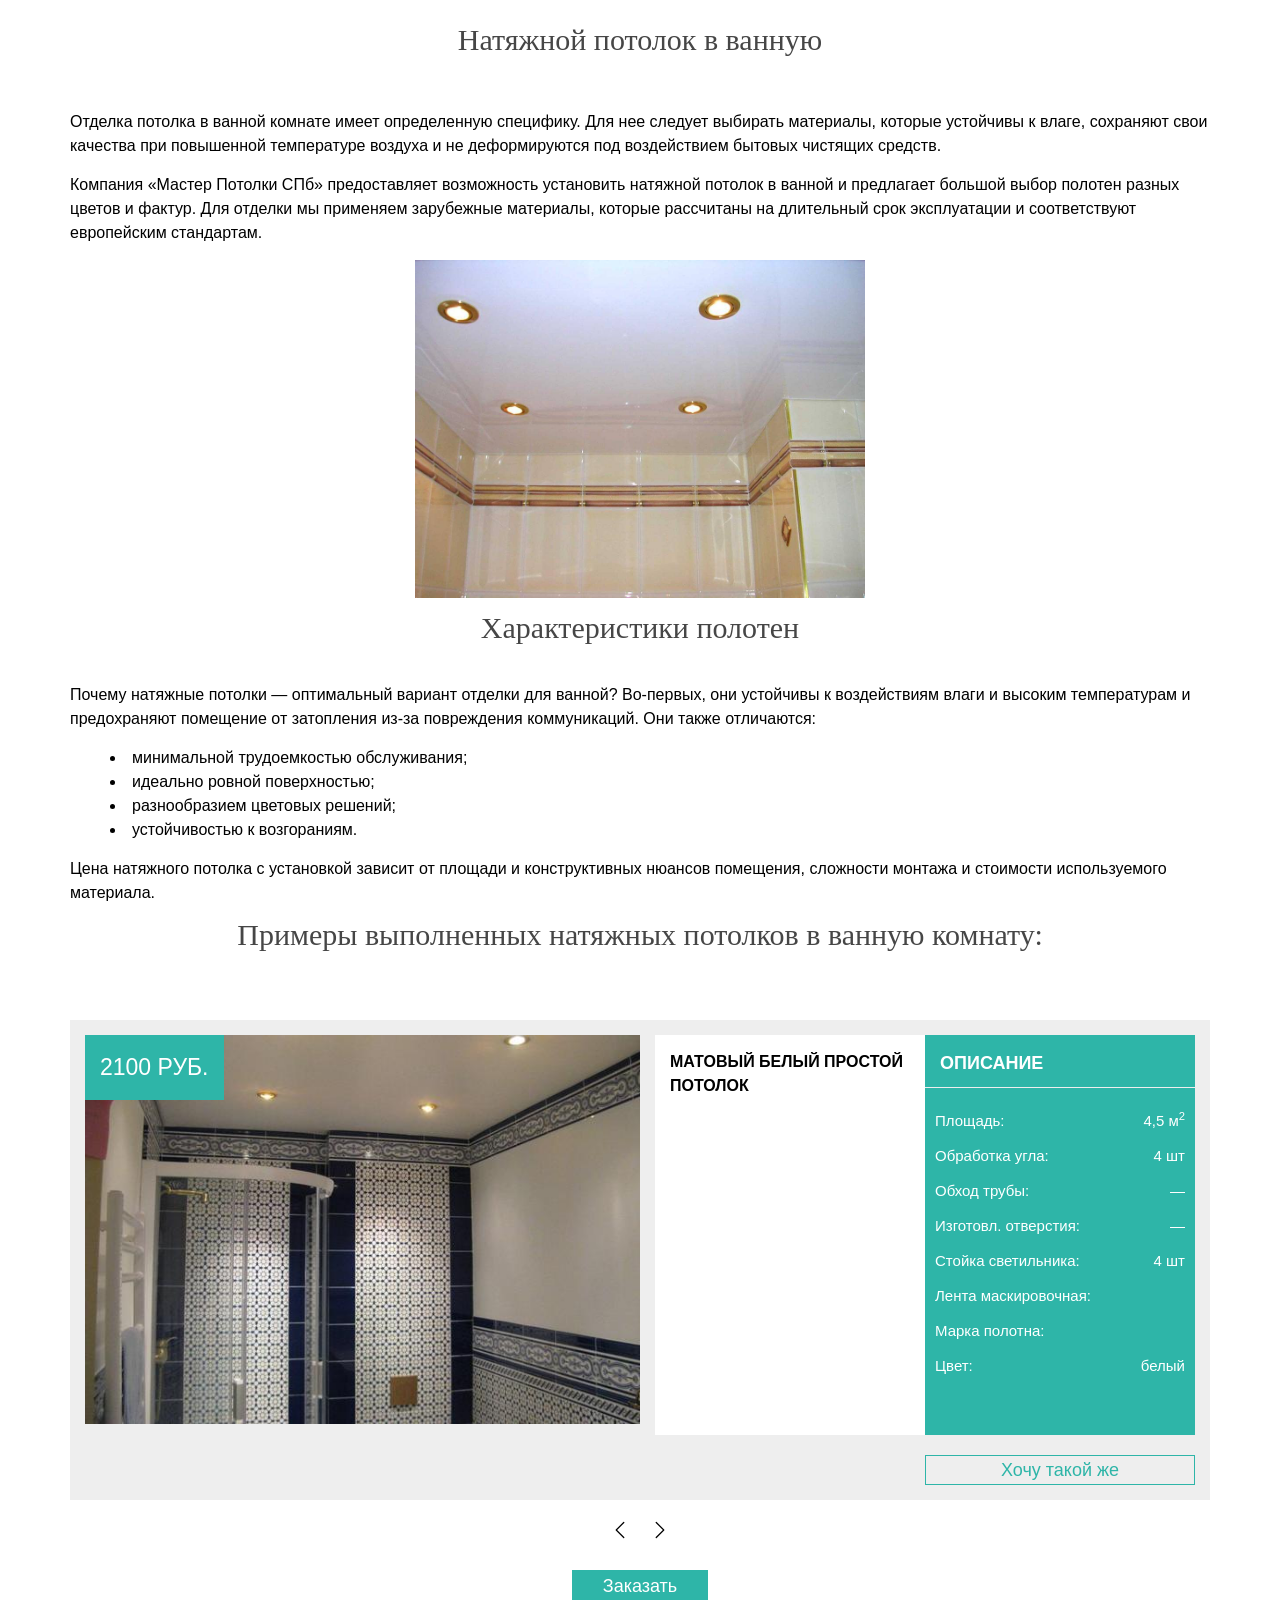
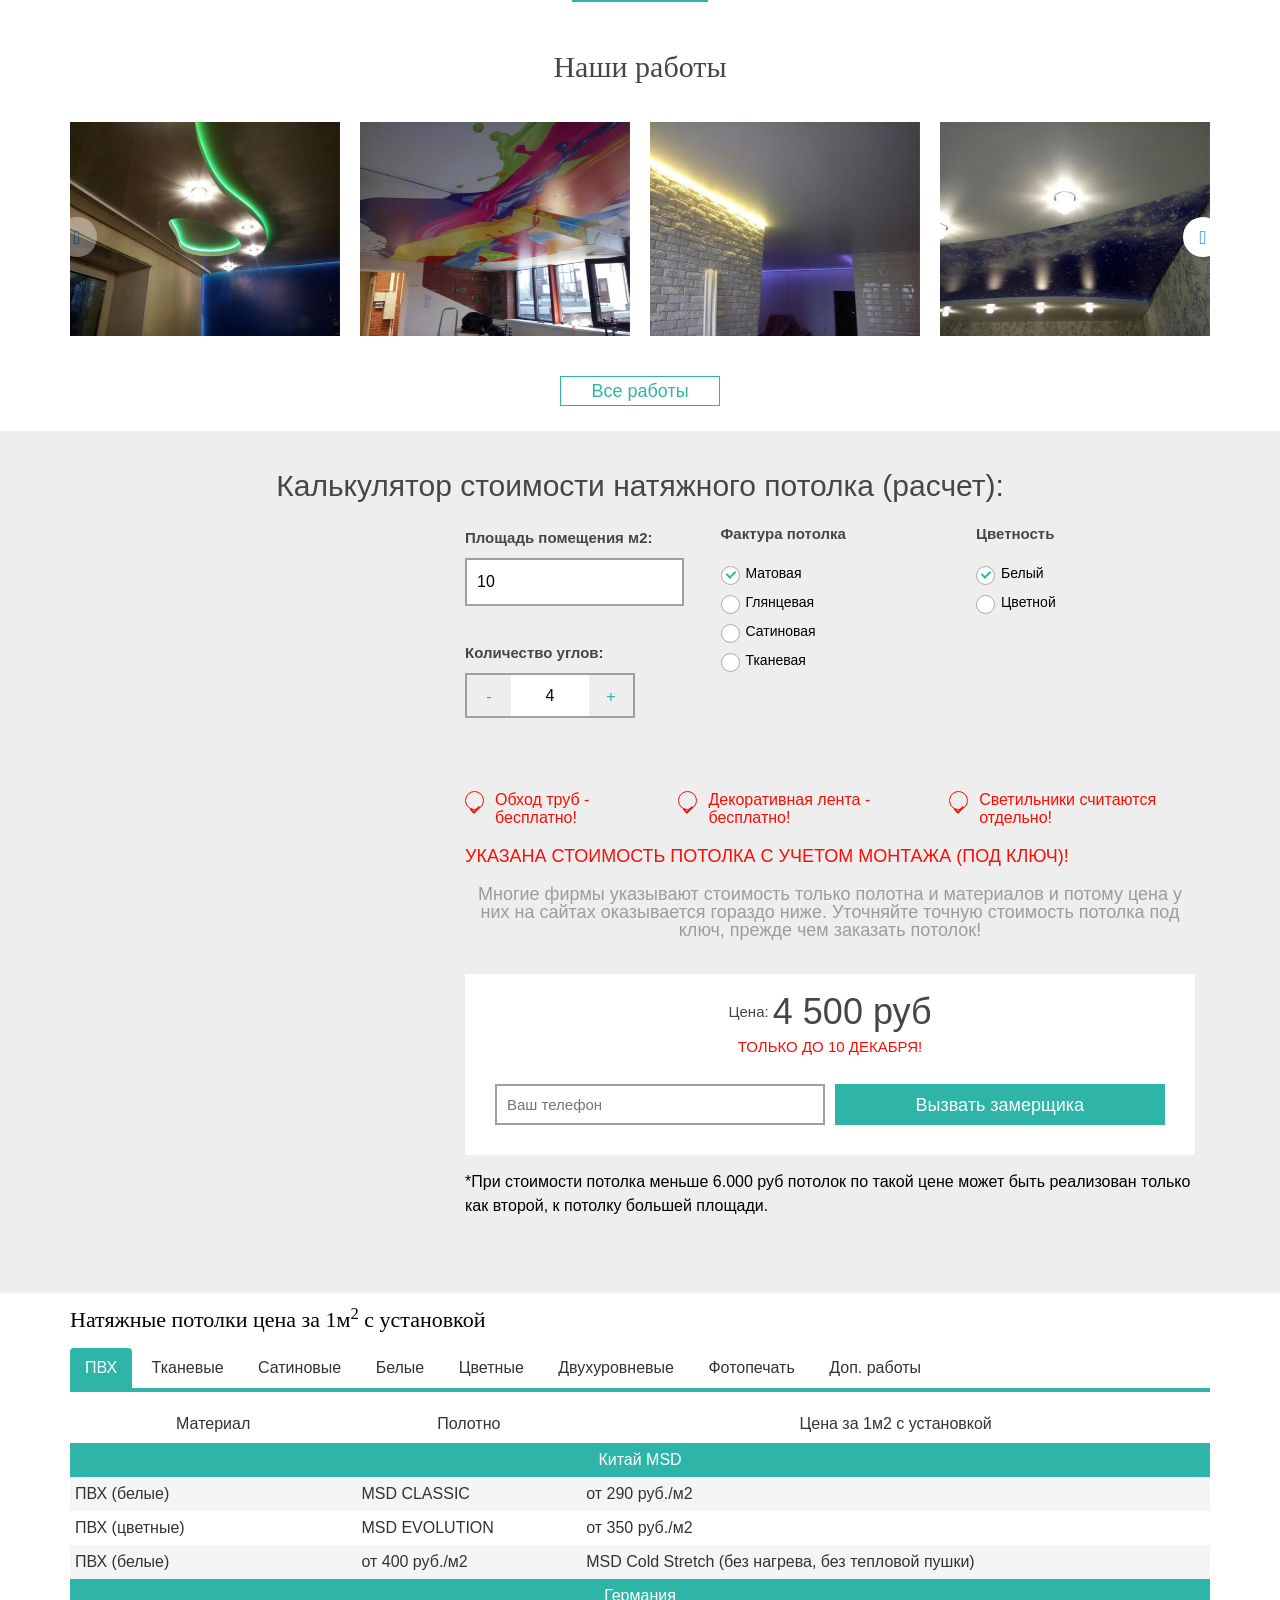
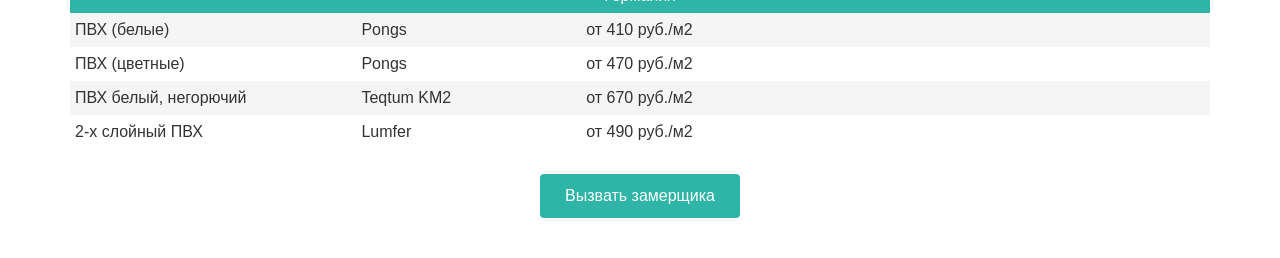
==== index.html @ 941442d9 "Initial commit" ====
<!DOCTYPE html>
<!-- saved from url=(0053)https://natyazhnoy-potolokpro.ru/pomeshheniya/vannaya -->
<html lang="ru" class="no-js">
  <head>
    <meta http-equiv="Content-Type" content="text/html; charset=UTF-8" />

    <meta content="IE=edge" http-equiv="X-UA-Compatible" />
    <meta
      name="viewport"
      content="width=device-width, initial-scale=1, maximum-scale=1, user-scalable=no"
    />
    <title>Натяжной потолок в ванную недорого в СПБ с установкой</title>
    <meta
      name="description"
      content="Цена за 1м2 натяжных потолков в ванную с установкой в СПБ недорого"
    />
    <meta name="keywords" content="" />
    <meta name="author" content="Redream" />
    <meta name="copyright" content="Redream" />

    <link href="https://natyazhnoy-potolokpro.ru/favicon.ico" rel="icon" />

    <link href="./index_files/bootstrap.min.css" rel="stylesheet" />
    <link href="./index_files/swiper.min.css" rel="stylesheet" />
    <link href="./index_files/style.min.css" rel="stylesheet" />
    <link href="./index_files/calc.css" rel="stylesheet" />
    <link href="./index_files/materialdesignicons.min.css" rel="stylesheet" />
    <link href="./index_files/magnific-popup.css" rel="stylesheet" />

    <!-- //// -->
    <link
      rel="stylesheet"
      href="https://cdn.jsdelivr.net/npm/@fancyapps/ui@5.0/dist/fancybox/fancybox.css"
    />
    <link rel="stylesheet" href="https://cdn.jsdelivr.net/npm/swiper@9/swiper-bundle.min.css" />
    <link href="./newEdits/newedits.css" rel="stylesheet" />

    <!--<base href="https://natyazhnoy-potolokpro.ru/">-->
    <base href="." />
    <meta name="yandex-verification" content="c0b6a944aae92f94" />
    <!-- Global site tag (gtag.js) - Google Analytics -->
    <script type="text/javascript" async="" src="./index_files/analytics.js.Без названия"></script>
    <script async="" src="./index_files/fbevents.js.Без названия"></script>
    <script type="text/javascript" async="" src="./index_files/watch.js.Без названия"></script>
    <script async="" src="./index_files/js"></script>
    <script>
      window.dataLayer = window.dataLayer || [];
      function gtag() {
        dataLayer.push(arguments);
      }
      gtag('js', new Date());

      gtag('config', 'UA-150911971-1');
    </script>

    <!-- Yandex.Metrika counter -->
    <script type="text/javascript">
      (function (d, w, c) {
        (w[c] = w[c] || []).push(function () {
          try {
            w.yaCounter45935634 = new Ya.Metrika({
              id: 45935634,
              clickmap: true,
              trackLinks: true,
              accurateTrackBounce: true,
              webvisor: true,
            });
          } catch (e) {}
        });

        var n = d.getElementsByTagName('script')[0],
          s = d.createElement('script'),
          f = function () {
            n.parentNode.insertBefore(s, n);
          };
        s.type = 'text/javascript';
        s.async = true;
        s.src = 'https://mc.yandex.ru/metrika/watch.js';

        if (w.opera == '[object Opera]') {
          d.addEventListener('DOMContentLoaded', f, false);
        } else {
          f();
        }
      })(document, window, 'yandex_metrika_callbacks');
    </script>
    <noscript
      ><div>
        <img
          src="https://mc.yandex.ru/watch/45935634"
          style="position: absolute; left: -9999px"
          alt=""
        /></div
    ></noscript>
    <!-- /Yandex.Metrika counter -->
    <script src="./index_files/MJZ4xuV2MN" async=""></script>
    <link rel="stylesheet" href="./index_files/default.css" type="text/css" />
    <link rel="stylesheet" href="./index_files/widget.css" class="jv-css" />
  </head>

  <body>
    <!-- Catalog category -->
    <section class="catalog_category">
      <div class="container">
        <h1>Натяжной потолок в ванную</h1>
        <div class="row mb-3">
          <div class="col-md-12">
            <p>
              Отделка потолка в ванной комнате имеет определенную специфику. Для нее следует
              выбирать материалы, которые устойчивы к влаге, сохраняют свои качества при повышенной
              температуре воздуха и не деформируются под воздействием бытовых чистящих средств.
            </p>
            <p>
              Компания «Мастер Потолки СПб» предоставляет возможность установить
              <span>натяжной потолок в ванной</span
              ><span>
                и предлагает большой выбор полотен разных цветов и фактур. Для отделки мы применяем
                зарубежные материалы, которые рассчитаны на длительный срок эксплуатации и
                соответствуют европейским стандартам.</span
              >
            </p>
            <p>
              <span
                ><img
                  style="margin: 10px auto; vertical-align: middle; display: block"
                  src="./index_files/v-vannuyu.jpg"
                  alt="Натяжной потолок в ванную недорого в Санкт-Петербурге"
                  width="450"
                  height="338"
              /></span>
            </p>
            <h2>Характеристики полотен</h2>
            <p>
              Почему натяжные потолки — оптимальный вариант отделки для ванной? Во-первых, они
              устойчивы к воздействиям влаги и высоким температурам и предохраняют помещение от
              затопления из-за повреждения коммуникаций. Они также отличаются:
            </p>
            <ul>
              <li>минимальной трудоемкостью обслуживания;</li>
              <li>идеально ровной поверхностью;</li>
              <li>разнообразием цветовых решений;</li>
              <li>устойчивостью к возгораниям.</li>
            </ul>
            <p>
              Цена натяжного потолка с установкой зависит от площади и конструктивных нюансов
              помещения, сложности монтажа и стоимости используемого материала.
            </p>
            <h2>Примеры выполненных натяжных потолков в ванную комнату:</h2>
          </div>
        </div>
        <div class="catalog-slider slider--js swiper">
          <div class="swiper-wrapper">
            <div class="catalog-slider__slide swiper-slide">
              <div class="row item">
                <div class="col-md-6 col-sm-7 col-xs-12 left">
                  <img
                    src="./index_files/4cfce6a7124fe1b1a6b019fbce377c91.63345ba8b0cc2a087f22432ecaa62e51.jpg"
                    alt="Цена за 1м2 натяжных потолков в ванную с установкой в СПБ недорого"
                  />

                  <div class="price">2100 РУБ.</div>
                </div>

                <div class="col-md-3 col-sm-5 col-xs-12 center">
                  <div class="inner">
                    <div class="header">Матовый белый простой потолок</div>

                    <div class="content">
                      <!--<div class="title">-->
                      <!--	Схема комнаты:-->
                      <!--</div>-->

                      <!--<img src="" alt="Цена за 1м2 натяжных потолков в ванную с установкой в СПБ недорого">-->

                      <!---->

                      <p></p>
                    </div>
                  </div>
                </div>

                <div class="col-md-3 col-sm-12 col-xs-12 right">
                  <div class="inner">
                    <div class="header">Описание</div>

                    <div class="content">
                      <table class="parameters">
                        <tbody>
                          <tr>
                            <td class="param">Площадь:</td>

                            <td class="val">4,5 м<sup>2</sup></td>
                          </tr>

                          <tr>
                            <td class="param">Обработка угла:</td>

                            <td class="val">4 шт</td>
                          </tr>

                          <tr>
                            <td class="param">Обход трубы:</td>

                            <td class="val">—</td>
                          </tr>

                          <tr>
                            <td class="param">Изготовл. отверстия:</td>

                            <td class="val">—</td>
                          </tr>

                          <tr>
                            <td class="param">Стойка светильника:</td>

                            <td class="val">4 шт</td>
                          </tr>

                          <tr>
                            <td class="param">Лента маскировочная:</td>

                            <td class="val"></td>
                          </tr>

                          <tr>
                            <td class="param">Марка полотна:</td>

                            <td class="val"></td>
                          </tr>

                          <tr>
                            <td class="param">Цвет:</td>

                            <td class="val">белый</td>
                          </tr>
                        </tbody>
                      </table>
                    </div>
                  </div>
                  <a href="#" class="btn">Хочу такой же</a>
                </div>
              </div>
            </div>
            <div class="catalog-slider__slide swiper-slide">
              <div class="row item">
                <div class="col-md-6 col-sm-7 col-xs-12 left">
                  <img
                    src="./index_files/4cfce6a7124fe1b1a6b019fbce377c91.63345ba8b0cc2a087f22432ecaa62e51.jpg"
                    alt="Цена за 1м2 натяжных потолков в ванную с установкой в СПБ недорого"
                  />

                  <div class="price">2100 РУБ.</div>
                </div>

                <div class="col-md-3 col-sm-5 col-xs-12 center">
                  <div class="inner">
                    <div class="header">Матовый белый простой потолок</div>

                    <div class="content">
                      <!--<div class="title">-->
                      <!--	Схема комнаты:-->
                      <!--</div>-->

                      <!--<img src="" alt="Цена за 1м2 натяжных потолков в ванную с установкой в СПБ недорого">-->

                      <!---->

                      <p></p>
                    </div>
                  </div>
                </div>

                <div class="col-md-3 col-sm-12 col-xs-12 right">
                  <div class="inner">
                    <div class="header">Описание</div>

                    <div class="content">
                      <table class="parameters">
                        <tbody>
                          <tr>
                            <td class="param">Площадь:</td>

                            <td class="val">4,5 м<sup>2</sup></td>
                          </tr>

                          <tr>
                            <td class="param">Обработка угла:</td>

                            <td class="val">4 шт</td>
                          </tr>

                          <tr>
                            <td class="param">Обход трубы:</td>

                            <td class="val">—</td>
                          </tr>

                          <tr>
                            <td class="param">Изготовл. отверстия:</td>

                            <td class="val">—</td>
                          </tr>

                          <tr>
                            <td class="param">Стойка светильника:</td>

                            <td class="val">4 шт</td>
                          </tr>

                          <tr>
                            <td class="param">Лента маскировочная:</td>

                            <td class="val"></td>
                          </tr>

                          <tr>
                            <td class="param">Марка полотна:</td>

                            <td class="val"></td>
                          </tr>

                          <tr>
                            <td class="param">Цвет:</td>

                            <td class="val">белый</td>
                          </tr>
                        </tbody>
                      </table>
                    </div>
                  </div>
                  <a href="#" class="btn">Хочу такой же</a>
                </div>
              </div>
            </div>
            <div class="catalog-slider__slide swiper-slide">
              <div class="row item">
                <div class="col-md-6 col-sm-7 col-xs-12 left">
                  <img
                    src="./index_files/4cfce6a7124fe1b1a6b019fbce377c91.63345ba8b0cc2a087f22432ecaa62e51.jpg"
                    alt="Цена за 1м2 натяжных потолков в ванную с установкой в СПБ недорого"
                  />

                  <div class="price">2100 РУБ.</div>
                </div>

                <div class="col-md-3 col-sm-5 col-xs-12 center">
                  <div class="inner">
                    <div class="header">Матовый белый простой потолок</div>

                    <div class="content">
                      <!--<div class="title">-->
                      <!--	Схема комнаты:-->
                      <!--</div>-->

                      <!--<img src="" alt="Цена за 1м2 натяжных потолков в ванную с установкой в СПБ недорого">-->

                      <!---->

                      <p></p>
                    </div>
                  </div>
                </div>

                <div class="col-md-3 col-sm-12 col-xs-12 right">
                  <div class="inner">
                    <div class="header">Описание</div>

                    <div class="content">
                      <table class="parameters">
                        <tbody>
                          <tr>
                            <td class="param">Площадь:</td>

                            <td class="val">4,5 м<sup>2</sup></td>
                          </tr>

                          <tr>
                            <td class="param">Обработка угла:</td>

                            <td class="val">4 шт</td>
                          </tr>

                          <tr>
                            <td class="param">Обход трубы:</td>

                            <td class="val">—</td>
                          </tr>

                          <tr>
                            <td class="param">Изготовл. отверстия:</td>

                            <td class="val">—</td>
                          </tr>

                          <tr>
                            <td class="param">Стойка светильника:</td>

                            <td class="val">4 шт</td>
                          </tr>

                          <tr>
                            <td class="param">Лента маскировочная:</td>

                            <td class="val"></td>
                          </tr>

                          <tr>
                            <td class="param">Марка полотна:</td>

                            <td class="val"></td>
                          </tr>

                          <tr>
                            <td class="param">Цвет:</td>

                            <td class="val">белый</td>
                          </tr>
                        </tbody>
                      </table>
                    </div>
                  </div>
                  <a href="#" class="btn">Хочу такой же</a>
                </div>
              </div>
            </div>
            <div class="catalog-slider__slide swiper-slide">
              <div class="row item">
                <div class="col-md-6 col-sm-7 col-xs-12 left">
                  <img
                    src="./index_files/4cfce6a7124fe1b1a6b019fbce377c91.63345ba8b0cc2a087f22432ecaa62e51.jpg"
                    alt="Цена за 1м2 натяжных потолков в ванную с установкой в СПБ недорого"
                  />

                  <div class="price">2100 РУБ.</div>
                </div>

                <div class="col-md-3 col-sm-5 col-xs-12 center">
                  <div class="inner">
                    <div class="header">Матовый белый простой потолок</div>

                    <div class="content">
                      <!--<div class="title">-->
                      <!--	Схема комнаты:-->
                      <!--</div>-->

                      <!--<img src="" alt="Цена за 1м2 натяжных потолков в ванную с установкой в СПБ недорого">-->

                      <!---->

                      <p></p>
                    </div>
                  </div>
                </div>

                <div class="col-md-3 col-sm-12 col-xs-12 right">
                  <div class="inner">
                    <div class="header">Описание</div>

                    <div class="content">
                      <table class="parameters">
                        <tbody>
                          <tr>
                            <td class="param">Площадь:</td>

                            <td class="val">4,5 м<sup>2</sup></td>
                          </tr>

                          <tr>
                            <td class="param">Обработка угла:</td>

                            <td class="val">4 шт</td>
                          </tr>

                          <tr>
                            <td class="param">Обход трубы:</td>

                            <td class="val">—</td>
                          </tr>

                          <tr>
                            <td class="param">Изготовл. отверстия:</td>

                            <td class="val">—</td>
                          </tr>

                          <tr>
                            <td class="param">Стойка светильника:</td>

                            <td class="val">4 шт</td>
                          </tr>

                          <tr>
                            <td class="param">Лента маскировочная:</td>

                            <td class="val"></td>
                          </tr>

                          <tr>
                            <td class="param">Марка полотна:</td>

                            <td class="val"></td>
                          </tr>

                          <tr>
                            <td class="param">Цвет:</td>

                            <td class="val">белый</td>
                          </tr>
                        </tbody>
                      </table>
                    </div>
                  </div>
                  <a href="#" class="btn">Хочу такой же</a>
                </div>
              </div>
            </div>
            <div class="catalog-slider__slide swiper-slide">
              <div class="row item">
                <div class="col-md-6 col-sm-7 col-xs-12 left">
                  <img
                    src="./index_files/4cfce6a7124fe1b1a6b019fbce377c91.63345ba8b0cc2a087f22432ecaa62e51.jpg"
                    alt="Цена за 1м2 натяжных потолков в ванную с установкой в СПБ недорого"
                  />

                  <div class="price">2100 РУБ.</div>
                </div>

                <div class="col-md-3 col-sm-5 col-xs-12 center">
                  <div class="inner">
                    <div class="header">Матовый белый простой потолок</div>

                    <div class="content">
                      <!--<div class="title">-->
                      <!--	Схема комнаты:-->
                      <!--</div>-->

                      <!--<img src="" alt="Цена за 1м2 натяжных потолков в ванную с установкой в СПБ недорого">-->

                      <!---->

                      <p></p>
                    </div>
                  </div>
                </div>

                <div class="col-md-3 col-sm-12 col-xs-12 right">
                  <div class="inner">
                    <div class="header">Описание</div>

                    <div class="content">
                      <table class="parameters">
                        <tbody>
                          <tr>
                            <td class="param">Площадь:</td>

                            <td class="val">4,5 м<sup>2</sup></td>
                          </tr>

                          <tr>
                            <td class="param">Обработка угла:</td>

                            <td class="val">4 шт</td>
                          </tr>

                          <tr>
                            <td class="param">Обход трубы:</td>

                            <td class="val">—</td>
                          </tr>

                          <tr>
                            <td class="param">Изготовл. отверстия:</td>

                            <td class="val">—</td>
                          </tr>

                          <tr>
                            <td class="param">Стойка светильника:</td>

                            <td class="val">4 шт</td>
                          </tr>

                          <tr>
                            <td class="param">Лента маскировочная:</td>

                            <td class="val"></td>
                          </tr>

                          <tr>
                            <td class="param">Марка полотна:</td>

                            <td class="val"></td>
                          </tr>

                          <tr>
                            <td class="param">Цвет:</td>

                            <td class="val">белый</td>
                          </tr>
                        </tbody>
                      </table>
                    </div>
                  </div>
                  <a href="#" class="btn">Хочу такой же</a>
                </div>
              </div>
            </div>
          </div>
          <div class="arrow-wrap">
            <div class="swiper-button-prev">
              <svg
                xmlns="http://www.w3.org/2000/svg"
                width="16"
                height="16"
                fill="currentColor"
                class="bi bi-chevron-left"
                viewBox="0 0 16 16"
              >
                <path
                  fill-rule="evenodd"
                  d="M11.354 1.646a.5.5 0 0 1 0 .708L5.707 8l5.647 5.646a.5.5 0 0 1-.708.708l-6-6a.5.5 0 0 1 0-.708l6-6a.5.5 0 0 1 .708 0z"
                />
              </svg>
            </div>
            <div class="swiper-button-next">
              <svg
                xmlns="http://www.w3.org/2000/svg"
                width="16"
                height="16"
                fill="currentColor"
                class="bi bi-chevron-right"
                viewBox="0 0 16 16"
              >
                <path
                  fill-rule="evenodd"
                  d="M4.646 1.646a.5.5 0 0 1 .708 0l6 6a.5.5 0 0 1 0 .708l-6 6a.5.5 0 0 1-.708-.708L10.293 8 4.646 2.354a.5.5 0 0 1 0-.708z"
                />
              </svg>
            </div>
          </div>
        </div>

        <div class="clearfix"></div>
        <div class="text-center">
          <a
            href="https://natyazhnoy-potolokpro.ru/#"
            data-target="#callMaster"
            data-toggle="modal"
            class="btn-inverse"
            >Заказать</a
          >
        </div>
      </div>
    </section>

    <section class="our_works_block">
      <div class="container">
        <div class="row">
          <div class="col-md-12">
            <h2>Наши работы</h2>

            <div class="main_gallery-items">
              <div id="our_works_block_slider" class="swiper gallery--js">
                <div class="swiper-wrapper">
                  <div class="swiper-slide">
                    <div class="main_gallery-item">
                      <div class="main_gallery-image">
                        <a
                          href="#"
                          data-src="./index_files/ce4563c3bd846f60669fdedd5b8ff0fe.0141cc71f81391c58540a6870e0c7f7e.jpeg"
                          data-fancybox="gallery"
                        >
                          <div class="overlay"></div>
                          <img
                            src="./index_files/ce4563c3bd846f60669fdedd5b8ff0fe.0141cc71f81391c58540a6870e0c7f7e.jpeg"
                            alt="Цена за 1м2 натяжных потолков в ванную с установкой в СПБ недорого"
                          />
                        </a>
                      </div>
                    </div>
                  </div>
                  <div class="swiper-slide">
                    <div class="main_gallery-item">
                      <div class="main_gallery-image">
                        <a
                          href="#"
                          data-src="./index_files/e0914fab1d094b6f2c1822d8d6fe92b2.0141cc71f81391c58540a6870e0c7f7e.jpeg"
                          data-fancybox="gallery"
                        >
                          <div class="overlay"></div>
                          <img
                            src="./index_files/e0914fab1d094b6f2c1822d8d6fe92b2.0141cc71f81391c58540a6870e0c7f7e.jpeg"
                            alt="Цена за 1м2 натяжных потолков в ванную с установкой в СПБ недорого"
                          />
                        </a>
                      </div>
                    </div>
                  </div>
                  <div class="swiper-slide">
                    <div class="main_gallery-item">
                      <div class="main_gallery-image">
                        <a
                          href="#"
                          data-src="./index_files/f602509c322f281b75539b0d3c6f5475.0141cc71f81391c58540a6870e0c7f7e.jpeg"
                          data-fancybox="gallery"
                        >
                          <div class="overlay"></div>
                          <img
                            src="./index_files/f602509c322f281b75539b0d3c6f5475.0141cc71f81391c58540a6870e0c7f7e.jpeg"
                            alt="Цена за 1м2 натяжных потолков в ванную с установкой в СПБ недорого"
                          />
                        </a>
                      </div>
                    </div>
                  </div>
                  <div class="swiper-slide swiper-slide-prev">
                    <div class="main_gallery-item">
                      <div class="main_gallery-image">
                        <a
                          href="#"
                          data-src="./index_files/3acfc786411c1feda73f85318f6a943b.0141cc71f81391c58540a6870e0c7f7e.jpeg"
                          data-fancybox="gallery"
                        >
                          <div class="overlay"></div>
                          <img
                            src="./index_files/3acfc786411c1feda73f85318f6a943b.0141cc71f81391c58540a6870e0c7f7e.jpeg"
                            alt="Цена за 1м2 натяжных потолков в ванную с установкой в СПБ недорого"
                          />
                        </a>
                      </div>
                    </div>
                  </div>
                  <div class="swiper-slide swiper-slide-active">
                    <div class="main_gallery-item">
                      <div class="main_gallery-image">
                        <a
                          href="#"
                          data-src="./index_files/de4a76f1b9fd52dbff403a83273be3df.0141cc71f81391c58540a6870e0c7f7e.jpeg"
                          data-fancybox="gallery"
                        >
                          <div class="overlay"></div>
                          <img
                            src="./index_files/de4a76f1b9fd52dbff403a83273be3df.0141cc71f81391c58540a6870e0c7f7e.jpeg"
                            alt="Цена за 1м2 натяжных потолков в ванную с установкой в СПБ недорого"
                          />
                        </a>
                      </div>
                    </div>
                  </div>
                  <div class="swiper-slide swiper-slide-next">
                    <div class="main_gallery-item">
                      <div class="main_gallery-image">
                        <a
                          href="#"
                          data-src="./index_files/7300c5b30916264d608248e9179e4140.0141cc71f81391c58540a6870e0c7f7e.jpeg"
                          data-fancybox="gallery"
                        >
                          <div class="overlay"></div>
                          <img
                            src="./index_files/7300c5b30916264d608248e9179e4140.0141cc71f81391c58540a6870e0c7f7e.jpeg"
                            alt="Цена за 1м2 натяжных потолков в ванную с установкой в СПБ недорого"
                          />
                        </a>
                      </div>
                    </div>
                  </div>
                  <div class="swiper-slide">
                    <div class="main_gallery-item">
                      <div class="main_gallery-image">
                        <a
                          href="#"
                          data-src="./index_files/3d0ccbb0332c4ecaf6edca7713f2d55d.6446edebc97d2d11dcd580a999b6dd2b.png"
                          data-fancybox="gallery"
                        >
                          <div class="overlay"></div>
                          <img
                            src="./index_files/3d0ccbb0332c4ecaf6edca7713f2d55d.6446edebc97d2d11dcd580a999b6dd2b.png"
                            alt="Цена за 1м2 натяжных потолков в ванную с установкой в СПБ недорого"
                          />
                        </a>
                      </div>
                    </div>
                  </div>
                  <div class="swiper-slide">
                    <div class="main_gallery-item">
                      <div class="main_gallery-image">
                        <a
                          href="#"
                          data-src="./index_files/262f10b68cfb868863eb3b930edc800a.0141cc71f81391c58540a6870e0c7f7e.jpeg"
                          data-fancybox="gallery"
                        >
                          <div class="overlay"></div>
                          <img
                            src="./index_files/262f10b68cfb868863eb3b930edc800a.0141cc71f81391c58540a6870e0c7f7e.jpeg"
                            alt="Цена за 1м2 натяжных потолков в ванную с установкой в СПБ недорого"
                          />
                        </a>
                      </div>
                    </div>
                  </div>
                  <div class="swiper-slide">
                    <div class="main_gallery-item">
                      <div class="main_gallery-image">
                        <a
                          href="#"
                          data-src="./index_files/3fe5df27f3e5cda6295c83e48b53dfe2.0f221ab419657ae5fa1dc0394efa7f09.jpg"
                          data-fancybox="gallery"
                        >
                          <div class="overlay"></div>
                          <img
                            src="./index_files/3fe5df27f3e5cda6295c83e48b53dfe2.0f221ab419657ae5fa1dc0394efa7f09.jpg"
                            alt="Цена за 1м2 натяжных потолков в ванную с установкой в СПБ недорого"
                          />
                        </a>
                      </div>
                    </div>
                  </div>
                  <div class="swiper-slide">
                    <div class="main_gallery-item">
                      <div class="main_gallery-image">
                        <a
                          href="#"
                          data-src="./index_files/dcecba4c6e6f00f40b487aca0460cefe.0141cc71f81391c58540a6870e0c7f7e.jpeg"
                          data-fancybox="gallery"
                        >
                          <div class="overlay"></div>
                          <img
                            src="./index_files/dcecba4c6e6f00f40b487aca0460cefe.0141cc71f81391c58540a6870e0c7f7e.jpeg"
                            alt="Цена за 1м2 натяжных потолков в ванную с установкой в СПБ недорого"
                          />
                        </a>
                      </div>
                    </div>
                  </div>
                </div>
                <div class="swiper-button-next"><i class="mdi mdi-arrow-right"></i></div>
                <div class="swiper-button-prev"><i class="mdi mdi-arrow-left"></i></div>
              </div>
            </div>

            <div class="more">
              <a href="https://natyazhnoy-potolokpro.ru/nashi-rabotyi" class="btn">Все работы</a>
            </div>
          </div>
        </div>
      </div>
    </section>
    <!-- # Our works carousel block -->

    <!--calculator-->
    <section class="calc" id="calculator">
      <div class="container">
        <div class="row">
          <div class="col-lg-12 col-sm-12 col-xs-12">
            <h5 class="section-title">Калькулятор стоимости натяжного потолка (расчет):</h5>

            <div class="col-lg-4 col-sm-6 col-xs-12">
              <div
                id="js-calc-image"
                class="calc__image"
                data="textureMatteWhite"
                style="background-image: url(/img/calc/textureMatteWhite.jpg)"
              ></div>
              <p class="calc__description">Пример потолка</p>
            </div>

            <div class="col-lg-8 col-sm-6 col-xs-12">
              <div class="calc__wrapper">
                <form id="js-calc-form" class="calc__form">
                  <div class="calc__row">
                    <div class="calc__input-wrap">
                      <label for="in1" class="calc__label">Площадь помещения м2:</label>
                      <input id="in1" value="10" class="calc__input" />
                    </div>

                    <div class="calc__amount js-corners" data-cost="80">
                      <label class="calc__label" for="in2">Количество углов:</label>
                      <input id="in2" value="4" class="calc__input" />
                      <a
                        href="https://natyazhnoy-potolokpro.ru/#"
                        onclick="calcMinus(this);return false"
                        class="calc__input-minus"
                        data="in2"
                        >-</a
                      >
                      <a
                        href="https://natyazhnoy-potolokpro.ru/#"
                        onclick="calcPlus(this);return false"
                        class="calc__input-plus"
                        data="in2"
                        >+</a
                      >
                    </div>
                  </div>
                  <div class="calc__row">
                    <label class="calc__label">Фактура потолка</label>
                    <div class="calc__radio">
                      <div class="calc__radio-wrapper">
                        <input
                          id="radMat1"
                          checked="checked"
                          type="radio"
                          name="texture"
                          value="textureMatte"
                        />
                        <label for="radMat1" class="calc__radio-label">Матовая</label>
                      </div>
                      <div class="calc__radio-wrapper">
                        <input id="radMat2" type="radio" name="texture" value="textureGloss" />
                        <label for="radMat2" class="calc__radio-label">Глянцевая</label>
                      </div>
                      <div class="calc__radio-wrapper">
                        <input id="radMat3" type="radio" name="texture" value="textureSatin" />
                        <label for="radMat3" class="calc__radio-label">Сатиновая</label>
                      </div>
                      <div class="calc__radio-wrapper">
                        <input id="radMat4" type="radio" name="texture" value="textureCloth" />
                        <label for="radMat4" class="calc__radio-label">Тканевая</label>
                      </div>
                    </div>
                  </div>

                  <div class="calc__row">
                    <label class="calc__label">Цветность</label>
                    <div class="calc__radio">
                      <div class="calc__radio-wrapper">
                        <input
                          id="radColor1"
                          checked="checked"
                          type="radio"
                          name="color"
                          value="White"
                        />
                        <label for="radColor1" class="calc__radio-label">Белый</label>
                      </div>

                      <div class="calc__radio-wrapper">
                        <input id="radColor2" type="radio" name="color" value="Color" />
                        <label for="radColor2" class="calc__radio-label">Цветной</label>
                      </div>
                    </div>
                  </div>
                </form>
              </div>
            </div>

            <div class="col-lg-8 col-lg-offset-4 col-sm-12 col-xs-12">
              <div class="calc__info">
                <ul>
                  <li>Обход труб - бесплатно!</li>
                  <li>Декоративная лента - бесплатно!</li>
                  <li>Светильники считаются отдельно!</li>
                </ul>

                <div class="calc__info-alarm">
                  УКАЗАНА СТОИМОСТЬ ПОТОЛКА С УЧЕТОМ МОНТАЖА (ПОД КЛЮЧ)!
                </div>

                <div class="calc__info-notice">
                  Многие фирмы указывают стоимость только полотна и материалов и потому цена у них
                  на сайтах оказывается гораздо ниже. Уточняйте точную стоимость потолка под ключ,
                  прежде чем заказать потолок!
                </div>
              </div>
              <div class="calc__res">
                <span class="calc__res-title">Цена:</span>
                <div class="calc__price">
                  <span id="js-calc-price">4&nbsp;500</span>
                  <span class="rub">руб</span>
                </div>
                <div class="calc__res-alarm">только до <span class="js-calc-date"></span>!</div>

                <div class="calc__res-form">
                  <form
                    action="https://natyazhnoy-potolokpro.ru/pomeshheniya/vannaya"
                    method="post"
                    class="calс_form ajax_form af_example"
                  >
                    <input type="hidden" name="area" value="10" />
                    <input type="hidden" name="corner" value="4" />
                    <input type="hidden" name="texture" value="Матовая" />
                    <input type="hidden" name="color" value="Белый" />
                    <input type="hidden" name="calc_price" value="4500" />

                    <span class="error_calc_form_phone"></span>
                    <input
                      type="text"
                      name="calc_form_phone"
                      id="af_phone"
                      placeholder="Ваш телефон"
                      class="phone"
                    />

                    <button type="submit" class="btn submit">Вызвать замерщика</button>

                    <input
                      type="hidden"
                      name="af_action"
                      value="001d5e4003ba6a51f0e6deab0a883cdb"
                    />
                  </form>
                </div>
              </div>
              <p>
                *При стоимости потолка меньше 6.000 руб потолок по такой цене может быть реализован
                только как второй, к потолку большей площади.
              </p>
              <p></p>
            </div>
          </div>
        </div>
      </div>
    </section>

    <div class="section-brand-name">
      <div class="container">
        <h3>Натяжные потолки цена за 1м<sup>2</sup> с установкой</h3>

        <div class="pricetable r-tabs tabs">
          <div class="toggle-show">
            <span class="show">Расскрыть</span>
            <span class="hide">Скрыть</span>
          </div>
          <ul class="r-tabs-nav tabs__caption">
            <li class="r-tabs-tab tabs__btn active">
              <div class="r-tabs-anchor">ПВХ</div>
            </li>
            <li class="r-tabs-tab r-tabs-state-default tabs__btn">
              <div class="r-tabs-anchor">Тканевые</div>
            </li>
            <li class="r-tabs-tab r-tabs-state-default tabs__btn">
              <div class="r-tabs-anchor">Сатиновые</div>
            </li>
            <li class="r-tabs-tab r-tabs-state-default tabs__btn">
              <div class="r-tabs-anchor">Белые</div>
            </li>
            <li class="r-tabs-tab r-tabs-state-default tabs__btn">
              <div class="r-tabs-anchor">Цветные</div>
            </li>
            <li class="r-tabs-state-default r-tabs-tab tabs__btn">
              <div class="r-tabs-anchor">Двухуровневые</div>
            </li>
            <li class="r-tabs-tab r-tabs-state-default tabs__btn">
              <div class="r-tabs-anchor">Фотопечать</div>
            </li>
            <li class="r-tabs-tab r-tabs-state-default tabs__btn">
              <div class="r-tabs-anchor">Доп. работы</div>
            </li>
          </ul>

          <div id="tab-1" class="r-tabs-panel tabs__content active" style="display: block">
            <div class="newpricetable">
              <div class="priceblock_left">
                <div class="tablewrap">
                  <table>
                    <thead>
                      <tr class="tableizer-firstrow">
                        <th>Материал</th>
                        <th>Полотно</th>
                        <th>Цена за 1м2 с установкой</th>
                      </tr>
                    </thead>
                    <tbody>
                      <tr class="subname">
                        <td colspan="4">Китай MSD</td>
                      </tr>
                      <tr class="grey_tr">
                        <td>ПВХ (белые)</td>
                        <td>MSD CLASSIC</td>
                        <td>от 290 руб./м2</td>
                      </tr>
                      <tr>
                        <td>ПВХ (цветные)</td>
                        <td>MSD EVOLUTION</td>
                        <td>от 350 руб./м2</td>
                      </tr>
                      <tr class="grey_tr">
                        <td>ПВХ (белые)</td>
                        <td>от 400 руб./м2</td>
                        <td>MSD Cold Stretch (без нагрева, без тепловой пушки)</td>
                      </tr>
                      <tr class="subname">
                        <td colspan="4">Германия</td>
                      </tr>
                      <tr class="grey_tr">
                        <td>ПВХ (белые)</td>
                        <td>Pongs</td>
                        <td>от 410 руб./м2</td>
                      </tr>
                      <tr>
                        <td>ПВХ (цветные)</td>
                        <td>Pongs</td>
                        <td>от 470 руб./м2</td>
                      </tr>
                      <tr class="grey_tr">
                        <td>ПВХ белый, негорючий</td>
                        <td>Teqtum KM2</td>
                        <td>от 670 руб./м2</td>
                      </tr>
                      <tr>
                        <td>2-х слойный ПВХ</td>
                        <td>Lumfer</td>
                        <td>от 490 руб./м2</td>
                      </tr>
                    </tbody>
                  </table>
                </div>

                <div class="pricer_link">
                  <a href="#" class="online focus" rel="form-modal">Вызвать замерщика</a>
                </div>
              </div>
            </div>
          </div>

          <div
            id="tab-2"
            class="r-tabs-panel r-tabs-state-default tabs__content"
            style="display: none"
          >
            <div class="newpricetable">
              <div class="priceblock_left">
                <div class="tablewrap">
                  <table class="tableizer-table">
                    <thead>
                      <tr class="tableizer-firstrow">
                        <th>Материал</th>
                        <th>Полотно</th>
                        <th>Цена за 1м2 с установкой</th>
                      </tr>
                    </thead>
                    <tbody>
                      <tr class="subname">
                        <td colspan="4">Германия</td>
                      </tr>
                      <tr class="grey_tr">
                        <td>Ткань</td>
                        <td>Descor</td>
                        <td>от 670 руб./м2</td>
                      </tr>
                      <tr class="subname">
                        <td colspan="4">Франция</td>
                      </tr>
                      <tr class="grey_tr">
                        <td>Ткань</td>
                        <td>Clipso</td>
                        <td>от 2590 руб./м2</td>
                      </tr>
                    </tbody>
                  </table>
                </div>
              </div>
            </div>
          </div>

          <div
            id="tab-3"
            class="r-tabs-panel r-tabs-state-default tabs__content"
            style="display: none"
          >
            <div class="newpricetable">
              <div class="priceblock_left">
                <div class="tablewrap">
                  <table class="tableizer-table">
                    <thead>
                      <tr class="tableizer-firstrow">
                        <th>Материал</th>
                        <th>Полотно</th>
                        <th>Цена за 1м2 с установкой</th>
                      </tr>
                    </thead>
                    <tbody>
                      <tr class="subname">
                        <td colspan="4">Китай</td>
                      </tr>
                      <tr class="grey_tr">
                        <td>ПВХ (белые)</td>
                        <td>MSD PREMIUM</td>
                        <td>от 290 руб./м2</td>
                      </tr>
                      <tr>
                        <td>ПВХ (цветные)</td>
                        <td>MSD EVOLUTION</td>
                        <td>от 350 руб./м2</td>
                      </tr>
                      <tr class="grey_tr">
                        <td>ПВХ (белые)</td>
                        <td>MSD Cold Stretch (без нагрева, без тепловой пушки)</td>
                        <td>от 400 руб./м2</td>
                      </tr>
                      <tr class="subname">
                        <td colspan="4">Германия</td>
                      </tr>
                      <tr class="grey_tr">
                        <td>ПВХ (белые)</td>
                        <td>Pongs</td>
                        <td>от 410 руб./м2</td>
                      </tr>
                      <tr>
                        <td>ПВХ (цветные)</td>
                        <td>Pongs</td>
                        <td>от 470 руб./м2</td>
                      </tr>
                    </tbody>
                  </table>
                </div>
              </div>
            </div>
          </div>

          <div
            id="tab-4"
            class="r-tabs-panel r-tabs-state-default tabs__content"
            style="display: none"
          >
            <div class="newpricetable">
              <div class="priceblock_left">
                <div class="tablewrap">
                  <table class="tableizer-table">
                    <thead>
                      <tr class="tableizer-firstrow">
                        <th>Материал</th>
                        <th>Полотно</th>
                        <th>Цена за 1м2 с установкой</th>
                      </tr>
                    </thead>
                    <tbody>
                      <tr class="subname">
                        <td colspan="4">Китай</td>
                      </tr>
                      <tr class="grey_tr">
                        <td>ПВХ (белые)</td>
                        <td>MSD Classic</td>
                        <td>от 290 руб./м2</td>
                      </tr>
                      <tr>
                        <td>ПВХ (белые)</td>
                        <td>MSD Evolution</td>
                        <td>от 350 руб./м2</td>
                      </tr>
                      <tr class="grey_tr">
                        <td>ПВХ (белые)</td>
                        <td>MSD Cold Stretch (без нагрева, без тепловой пушки)</td>
                        <td>от 400 руб./м2</td>
                      </tr>
                      <tr class="subname">
                        <td colspan="4">Германия</td>
                      </tr>
                      <tr class="grey_tr">
                        <td>ПВХ (белые)</td>
                        <td>Pongs</td>
                        <td>от 410 руб./м2</td>
                      </tr>
                      <tr>
                        <td>Ткань (белые, цветные)</td>
                        <td>Descor</td>
                        <td>от 590 руб./м2</td>
                      </tr>
                      <tr class="subname">
                        <td colspan="4">Франция</td>
                      </tr>
                      <tr class="grey_tr">
                        <td>Ткань (белые, цветные)</td>
                        <td>от 1290 руб./м2</td>
                        <td>Clipso</td>
                      </tr>
                    </tbody>
                  </table>
                </div>
              </div>
            </div>
          </div>

          <div
            id="tab-5"
            class="r-tabs-panel r-tabs-state-default tabs__content"
            style="display: none"
          >
            <div class="newpricetable">
              <div class="priceblock_left">
                <div class="tablewrap">
                  <table class="tableizer-table">
                    <thead>
                      <tr class="tableizer-firstrow">
                        <th>Материал</th>
                        <th>Полотно</th>
                        <th>Цена за 1м2 с установкой</th>
                      </tr>
                    </thead>
                    <tbody>
                      <tr class="subname">
                        <td colspan="4">Китай</td>
                      </tr>
                      <tr class="grey_tr">
                        <td>ПВХ (цветные)</td>
                        <td>MSD PREMIUM</td>
                        <td>от 350 руб./м2</td>
                      </tr>
                      <tr class="subname">
                        <td colspan="4">Германия</td>
                      </tr>
                      <tr class="grey_tr">
                        <td>ПВХ (цветные)</td>
                        <td>Pongs</td>
                        <td>от 470 руб./м2</td>
                      </tr>
                      <tr>
                        <td>Ткань (белые, цветные)</td>
                        <td>Descor</td>
                        <td>от 590 руб./м2</td>
                      </tr>
                      <tr class="subname">
                        <td colspan="4">Франция</td>
                      </tr>
                      <tr class="grey_tr">
                        <td>Ткань (белые, цветные)</td>
                        <td>Clipso</td>
                        <td>от 1290 руб./м2</td>
                      </tr>
                    </tbody>
                  </table>
                </div>
              </div>
            </div>
          </div>

          <div id="tab-6" class="r-tabs-state-default r-tabs-panel tabs__content">
            <div class="newpricetable">
              <div class="priceblock_left">
                <div class="tablewrap">
                  <table class="tableizer-table">
                    <thead>
                      <tr class="tableizer-firstrow">
                        <th>Конструкция</th>
                        <th>Цена за 1 м.п. с установкой</th>
                      </tr>
                    </thead>
                    <tbody>
                      <tr class="grey_tr">
                        <td>Парящий натяжной потолок с подсветкой</td>
                        <td>700 руб./м.п.</td>
                      </tr>
                      <tr>
                        <td>Переход на другой уровень без подсветки</td>
                        <td>1400 руб./м.п.</td>
                      </tr>
                      <tr class="grey_tr">
                        <td>Переход на другой уровень с подсветкой</td>
                        <td>1750 руб./м.п.</td>
                      </tr>
                    </tbody>
                  </table>
                </div>
              </div>
            </div>
          </div>

          <div
            id="tab-7"
            class="r-tabs-panel r-tabs-state-default tabs__content"
            style="display: none"
          >
            <div class="newpricetable">
              <div class="priceblock_left">
                <div class="tablewrap">
                  <table class="tableizer-table">
                    <thead>
                      <tr class="tableizer-firstrow">
                        <th>Вид полотна</th>
                        <th>Цена за 1м2 с установкой</th>
                      </tr>
                    </thead>
                    <tbody>
                      <tr class="grey_tr">
                        <td>Фотопечать на тканевых потолках</td>
                        <td>от 1500 руб.</td>
                      </tr>
                      <tr>
                        <td>Фотопечать на ПВХ</td>
                        <td>от 1500 руб.</td>
                      </tr>
                      <tr class="grey_tr">
                        <td>Фотопечать на глянцевых полотнах</td>
                        <td>от 1500 руб.</td>
                      </tr>
                      <tr>
                        <td>Фотопечать на матовых полотнах</td>
                        <td>от 1500 руб.</td>
                      </tr>
                    </tbody>
                  </table>
                </div>
              </div>
            </div>
          </div>

          <div
            id="tab-8"
            class="r-tabs-panel r-tabs-state-default tabs__content"
            style="display: none"
          >
            <div class="newpricetable">
              <div class="priceblock_left">
                <div class="tablewrap">
                  <table class="tableizer-table">
                    <tbody>
                      <tr>
                        <th>Наименование</th>

                        <th>Стоимость</th>
                      </tr>
                      <tr class="grey_tr">
                        <td>Обработка углов</td>

                        <td>от 52 руб./шт.</td>
                      </tr>
                      <tr>
                        <td>Закладная для точечного светильника</td>

                        <td>от 227 руб./шт.</td>
                      </tr>
                      <tr class="grey_tr">
                        <td>Крепление для люстры</td>

                        <td>от 162 руб./шт.</td>
                      </tr>
                      <tr>
                        <td>Разводка электропроводки</td>

                        <td>от 71 руб./м.п.</td>
                      </tr>
                      <tr class="grey_tr">
                        <td>Обвод трубы</td>

                        <td>от 195 руб./шт.</td>
                      </tr>
                      <tr>
                        <td>Установка вентиляционной решетки</td>

                        <td>от 227 руб./шт.</td>
                      </tr>
                      <tr class="grey_tr">
                        <td>Установка потолочного карниза</td>

                        <td>от 195 руб./м.п.</td>
                      </tr>
                      <tr>
                        <td>Крепление по плитке</td>

                        <td>от 162 руб./м.п.</td>
                      </tr>
                      <tr class="grey_tr">
                        <td>Установка точечного светильника</td>

                        <td>от 84 руб./шт.</td>
                      </tr>
                      <tr>
                        <td>Установка люстры</td>

                        <td>от 260 руб./шт.</td>
                      </tr>
                      <tr class="grey_tr">
                        <td>Установка светодиодной ленты</td>

                        <td>от 110 руб./м.п.</td>
                      </tr>

                      <tr>
                        <td>Обход кондиционера</td>

                        <td>от 170 руб./п.м.</td>
                      </tr>
                      <tr class="grey_tr">
                        <td>Натяжка потолка</td>

                        <td>от 150 руб./м2</td>
                      </tr>
                      <tr>
                        <td>Гардина ПК-5/установка</td>

                        <td>от 490 руб./п.м.</td>
                      </tr>
                      <tr class="grey_tr">
                        <td>Световые линии Flexy</td>

                        <td>от 1900 руб./2 п.м.</td>
                      </tr>
                    </tbody>
                  </table>
                  <div class="primech">
                    *ПОЛНАЯ СТОИМОСТЬ ВАШИХ ПОТОЛКОВ "ПОД КЛЮЧ" ОПРЕДЕЛЯЕТСЯ СПЕЦИАЛИСТОМ ПРИ ВЫЕЗДЕ
                    НА ОБЪЕКТ И ПРОВЕДЕНИЯ СООТВЕТСТВУЮЩИХ ЗАМЕРОВ
                  </div>
                </div>
              </div>
            </div>
          </div>
        </div>
      </div>
    </div>

    <!-- Modal callback window -->
    <div id="callback" class="callback_modal_window modal fade">
      <div class="modal-dialog">
        <div class="modal-content">
          <div class="modal-header">
            <button aria-hidden="true" class="close" data-dismiss="modal" type="button">×</button>
            <h4 class="modal-title">Заказать обратный звонок</h4>
          </div>
          <div class="modal-body">
            <form
              action="https://natyazhnoy-potolokpro.ru/pomeshheniya/vannaya"
              method="post"
              class="callback_modal_form ajax_form af_example"
            >
              <input
                type="text"
                id="af_callback_modal_name"
                class="name"
                name="name"
                value=""
                placeholder="Ваше имя"
              />

              <span class="error_callback_modal_form_name"></span>
              <input
                type="text"
                id="af_callback_modal_form_name"
                name="callback_modal_form_name"
                value=""
                placeholder="Ваше имя"
              />

              <span class="error_callback_modal_form_phone"></span>
              <input
                type="text"
                id="af_callback_modal_form_phone"
                name="callback_modal_form_phone"
                value=""
                placeholder="Ваш телефон"
                class="phone"
              />

              <button type="submit" class="btn-inverse submit">Отправить</button>

              <input type="hidden" name="af_action" value="24b4d84c610aa95347678549addcea8f" />
            </form>
          </div>
        </div>
      </div>
    </div>
    <!-- # Modal callback window -->

    <!-- Modal callMaster window -->
    <div id="callMaster" class="call_master_modal modal fade">
      <div class="modal-dialog">
        <div class="modal-content">
          <div class="modal-header">
            <button aria-hidden="true" class="close" data-dismiss="modal" type="button">×</button>
            <h4 class="modal-title">Вызов замерщика</h4>
          </div>
          <div class="modal-body">
            <form
              action="https://natyazhnoy-potolokpro.ru/pomeshheniya/vannaya"
              method="post"
              class="cost__form ajax_form af_example"
            >
              <!-- <input type="text" id="af_call_master_name" class="name" name="name" value="" placeholder="Ваше имя"/> -->

              <!-- <span class="error_call_master_modal_name"></span> -->
              <input
                type="text"
                id="af_call_master_modal_name"
                name="call_master_modal_name"
                value=""
                placeholder="Ваше имя"
              />

              <!-- <span class="error_call_master_modal_phone"></span> -->
              <input
                type="text"
                id="af_call_master_modal_phone"
                name="call_master_modal_phone"
                value=""
                placeholder="Ваш телефон"
                class="phone"
              />

              <button type="submit" class="submit">Отправить</button>

              <input type="hidden" name="af_action" value="bfb061ab81de4a3b482b9115364c5270" />
            </form>
          </div>
        </div>
      </div>
    </div>
    <!-- # Modal callMaster window -->

    <script src="https://cdn.jsdelivr.net/npm/@fancyapps/ui@5.0/dist/fancybox/fancybox.umd.js"></script>
    <script src="https://cdn.jsdelivr.net/npm/swiper@9/swiper-bundle.min.js"></script>
    <script src="./index_files/jquery-1.12.4.min.js.Без названия"></script>
    <script src="./index_files/bootstrap.min.js.Без названия"></script>
    <script src="./index_files/maskedinput.min.js.Без названия"></script>
    <!-- <script src="./index_files/swiper.min.js.Без названия"></script> -->
    <script src="./index_files/jquery.magnific-popup.min.js.Без названия"></script>
    <script src="./index_files/main.js.Без названия"></script>
    <script src="./index_files/calc.js.Без названия"></script>

    <!-- ////// -->
    <script src="./newEdits/newScripts.js"></script>
  </body>
</html>
---- index_files/style.min.css ----
@font-face{font-family:'Roboto Condensed';font-style:italic;font-weight:300;src:local('Roboto Condensed Light Italic'),local('RobotoCondensed-LightItalic'),url(https://fonts.gstatic.com/s/robotocondensed/v16/ieVg2ZhZI2eCN5jzbjEETS9weq8-19eDpCEYag.ttf) format('truetype')}
@font-face{font-family:'Roboto Condensed';font-style:italic;font-weight:400;src:local('Roboto Condensed Italic'),local('RobotoCondensed-Italic'),url(https://fonts.gstatic.com/s/robotocondensed/v16/ieVj2ZhZI2eCN5jzbjEETS9weq8-19e7CA.ttf) format('truetype')}
@font-face{font-family:'Roboto Condensed';font-style:italic;font-weight:700;src:local('Roboto Condensed Bold Italic'),local('RobotoCondensed-BoldItalic'),url(https://fonts.gstatic.com/s/robotocondensed/v16/ieVg2ZhZI2eCN5jzbjEETS9weq8-19eDtCYYag.ttf) format('truetype')}
@font-face{font-family:'Roboto Condensed';font-style:normal;font-weight:300;src:local('Roboto Condensed Light'),local('RobotoCondensed-Light'),url(https://fonts.gstatic.com/s/robotocondensed/v16/ieVi2ZhZI2eCN5jzbjEETS9weq8-33mZKCM.ttf) format('truetype')}
@font-face{font-family:'Roboto Condensed';font-style:normal;font-weight:400;src:local('Roboto Condensed'),local('RobotoCondensed-Regular'),url(https://fonts.gstatic.com/s/robotocondensed/v16/ieVl2ZhZI2eCN5jzbjEETS9weq8-59U.ttf) format('truetype')}
@font-face{font-family:'Roboto Condensed';font-style:normal;font-weight:700;src:local('Roboto Condensed Bold'),local('RobotoCondensed-Bold'),url(https://fonts.gstatic.com/s/robotocondensed/v16/ieVi2ZhZI2eCN5jzbjEETS9weq8-32meKCM.ttf) format('truetype')}
.pt-1{padding-top:10px}.pt-2{padding-top:20px}.pt-3{padding-top:30px}.pt-4{padding-top:40px}
.pt-5{padding-top:50px}.pt-6{padding-top:60px}.pt-7{padding-top:70px}.pt-8{padding-top:80px}
.pt-9{padding-top:90px}.pt-10{padding-top:100px}.pb-1{padding-bottom:10px}.pb-2{padding-bottom:20px}
.pb-3{padding-bottom:30px}.pb-4{padding-bottom:40px}.pb-5{padding-bottom:50px}.pb-6{padding-bottom:60px}
.pb-7{padding-bottom:70px}.pb-8{padding-bottom:80px}.pb-9{padding-bottom:90px}.pb-10{padding-bottom:100px}
.pl-1{padding-left:10px}.pl-2{padding-left:20px}.pl-3{padding-left:30px}.pl-4{padding-left:40px}
.pl-5{padding-left:50px}.pl-6{padding-left:60px}.pl-7{padding-left:70px}.pl-8{padding-left:80px}
.pl-9{padding-left:90px}.pl-10{padding-left:100px}.pr-1{padding-right:10px}.pr-2{padding-right:20px}
.pr-3{padding-right:30px}.pr-4{padding-right:40px}.pr-5{padding-right:50px}.pr-6{padding-right:60px}
.pr-7{padding-right:70px}.pr-8{padding-right:80px}.pr-9{padding-right:90px}.pr-10{padding-right:100px}
.mt-1{margin-top:10px}.mt-2{margin-top:20px}.mt-3{margin-top:30px}.mt-4{margin-top:40px}
.mt-5{margin-top:50px}.mt-6{margin-top:60px}.mt-7{margin-top:70px}.mt-8{margin-top:80px}
.mt-9{margin-top:90px}.mt-10{margin-top:100px}.mb-1{margin-bottom:10px}.mb-2{margin-bottom:20px}
.mb-3{margin-bottom:30px}.mb-4{margin-bottom:40px}.mb-5{margin-bottom:50px}.mb-6{margin-bottom:60px}
.mb-7{margin-bottom:70px}.mb-8{margin-bottom:80px}.mb-9{margin-bottom:90px}.mb-10{margin-bottom:100px}
.ml-1{margin-left:10px}.ml-2{margin-left:20px}.ml-3{margin-left:30px}.ml-4{margin-left:40px}
.ml-5{margin-left:50px}.ml-6{margin-left:60px}.ml-7{margin-left:70px}.ml-8{margin-left:80px}
.ml-9{margin-left:90px}.ml-10{margin-left:100px}.mr-1{margin-right:10px}.mr-2{margin-right:20px}
.mr-3{margin-right:30px}.mr-4{margin-right:40px}.mr-5{margin-right:50px}.mr-6{margin-right:60px}
.mr-7{margin-right:70px}.mr-8{margin-right:80px}.mr-9{margin-right:90px}.mr-10{margin-right:100px}
.subcategories{
	display: grid;
	grid-template-columns: repeat(4, 1fr);
	grid-gap: 38px;
	    padding-bottom: 50px;
		   padding-top: 50px;
}
.subcategory{
	padding:10px 0px 0 0px;
	    -webkit-box-shadow: 0 2px 10px rgba(0,0,0,0.2);
    box-shadow: 0 2px 10px rgba(0,0,0,0.2);
}
.subcategory img{
	width: 100%;
    padding: 10px;
}
.subcategory .subtitle {
    font-weight: bold;
	padding:0 10px;
}
.subcategory button{
	padding: 10px 20px;
	    border: none;
		 font-weight: bold;
    width: 100%;
	color:#60b2a8;
	background-color:#fff;
	 -webkit-box-shadow: 0 2px 10px rgba(0,0,0,0.2);
    box-shadow: 0 2px 10px rgba(0,0,0,0.2);
}
.subcategory.hide{
	display:none;
}
.containerItem{
	display:grid;
	    grid-gap: 50px;
	grid-template-columns: 2.5fr 1.5fr;
}
.containerItem .flex_spec{
	display:flex;
	justify-content:space-between;
	padding: 20px 0;
       border-bottom: 2px solid #f3f2f2;
}.containerItem .flex_spec div:first-child{
	color:#c5c5c5;
	
}.containerItem .specifications .titlee{
	font-weight:bold;
	font-size:1.5rem;
}.containerItem .block_price>div{
	    background-color: #eee;
		border-radius:5px;
		padding:30px 40px;
}.containerItem .block_price{
	    padding:17px;
}.containerItem .block_price .titlee{
	   padding:0;
	   margin:0;
}
.containerItem .price{
	font-weight:bold;
	font-size:3rem;
	margin: 0;
}.containerItem .subImg{
	display:grid;
	grid-template-columns: repeat(6, 1fr);
	grid-gap:7px;
	cursor:pointer;
}.containerItem .subImg img{
	width:100%;
}.containerItem .subImg div{
	border:1px solid #eee;
}.containerItem .mainImg{
	display: flex;
    justify-content: center;
}.containerItem .mainImg img{
	    width: 86%;
    height: 100%;
    padding-top: 21px;

}

.containerItem .grid_spec{
	display:grid;
	grid-template-columns: 30% 70%;
	padding: 20px 0;
       border-bottom: 2px solid #f3f2f2;
}.containerItem .grid_spec div:first-child{
	color:#c5c5c5;
	
}
.contt_add{
	    display: flex;
    -webkit-box-shadow: 0 2px 10px rgba(0,0,0,0.2);
    box-shadow: 0 2px 10px rgba(0,0,0,0.2);
    border: 0;
    margin-top: 25px;
}
.contt_add:first-child{
    margin-top: 0;
}.contt_add img{
        padding: 14px 19px;
}.contt_plus{
	    display: flex;
}
.contt_plus img{
        padding: 14px 20px 14px 0;
}
.containerItem .btn-inverse.reverse{
	    background-color: transparent;
    color: #000;
    border-color: #000;
}

.boldSed{
		font-weight:bold;
	font-size:1.5rem;
}
.containerItem .block_price button{
	    width:100%;
		    height: 50px;
    border-radius: 5px;
	    -webkit-box-shadow: 0 2px 10px rgba(0,0,0,0.2);
    box-shadow: 0 2px 10px rgba(0,0,0,0.2);
}
.reviews__page{display:-webkit-box;display:-ms-flexbox;display:flex}@media only screen and (max-width:991px){.reviews__page{-webkit-box-orient:vertical;-webkit-box-direction:normal;-ms-flex-direction:column;flex-direction:column}
}.reviews__page .reviews__item{-webkit-box-flex:0;-ms-flex:0 1 50%;flex:0 1 50%;margin-bottom:0}
.reviews__page .reviews__bottom{-webkit-box-orient:horizontal;-webkit-box-direction:normal;-ms-flex-direction:row;flex-direction:row}
.reviews__photos{padding:85px 0 110px;-webkit-box-flex:0;-ms-flex:0 1 50%;flex:0 1 50%;background-color:#f6f6f6;position:relative;overflow:hidden}
@media only screen and (max-width:991px){.reviews__photos{padding-top:0;padding-bottom:65px;border-radius:5px 5px 0 0}
}.reviews .reviews__blur-bg{position:absolute;background-repeat:no-repeat;height:calc(100% + 10px);top:-5px;left:-15px;width:calc(100% + 30px);background-size:cover;z-index:0;-webkit-filter:blur(11px);filter:blur(11px)}
.reviews__photos-main{height:320px}.reviews__photos-main .swiper-container{height:100%}
@media only screen and (max-width:767px){.reviews__photos-main{height:280px}}.reviews__photos-main img{height:100%;width:100%;-o-object-fit:cover;object-fit:cover}
.reviews__thumbs{position:absolute;bottom:15px;left:10px;width:calc(100% - 20px)}
.reviews__thumbs .swiper-slide{width:72px;margin-right:18px;border:2px solid transparent}
.reviews__thumbs .swiper-slide._active{border-color:#60b2a8}.reviews h1{font-family:Arial;font-size:36px;font-weight:bold;color:#000;text-align:left}
@media only screen and (max-width:767px){.reviews h1{font-size:26px}}.reviews__wrapper{margin-top:40px;-webkit-column-count:2;column-count:2;-webkit-column-gap:34px;column-gap:34px}
@media only screen and (max-width:767px){.reviews__wrapper{-webkit-column-count:1;column-count:1;-webkit-column-gap:0;column-gap:0;margin-top:20px}
}.reviews__item{background-color:#f6f6f6;-webkit-box-shadow:0 1px 2px 0 rgba(0,0,0,0.14);box-shadow:0 1px 2px 0 rgba(0,0,0,0.14);border-radius:5px;-webkit-column-break-inside:avoid;break-inside:avoid;padding:75px 35px 50px;margin-bottom:34px;position:relative;z-index:0}
.reviews__item--lg{padding-top:250px}.reviews__item--lg:after{content:"";position:absolute;z-index:-1;top:0;left:0;width:100%;height:337px;background-size:cover;background-image:-webkit-gradient(linear,left bottom,left top,from(#f6f6f6),to(rgba(238,238,238,0)));background-image:linear-gradient(to top,#f6f6f6,rgba(238,238,238,0))}
@media only screen and (max-width:991px){.reviews__item--lg{padding-top:220px}}@media only screen and (max-width:991px){.reviews__item{padding:60px 30px 40px}
}@media only screen and (max-width:767px){.reviews__item{margin-bottom:20px}}.reviews__bg{background-repeat:no-repeat;background-size:100% 335px;z-index:-2;position:absolute;width:calc(100% - 1px);height:calc(100% - 1px);top:1px;left:1px;border-radius:5px 5px 0 0}
.reviews__header{margin-bottom:30px;font-family:Arial;font-size:14px;font-weight:bold;font-style:normal;font-stretch:normal;line-height:1.3;color:#000;position:relative;display:-webkit-box;display:-ms-flexbox;display:flex;-webkit-box-align:end;-ms-flex-align:end;align-items:flex-end}
.reviews__quote{background:url(/assets/svg/quote.svg);background-size:cover;background-repeat:no-repeat;width:59px;-webkit-box-flex:0;-ms-flex:0 0 59px;flex:0 0 59px;height:46px;margin-right:18px}
.reviews__title{padding-top:8px}.reviews__text p{font-size:14px}.reviews__bottom{background:0;margin-top:30px;padding:0;display:-webkit-box;display:-ms-flexbox;display:flex;-webkit-box-align:center;-ms-flex-align:center;align-items:center;-webkit-box-pack:justify;-ms-flex-pack:justify;justify-content:space-between;-webkit-box-orient:horizontal;-webkit-box-direction:reverse;-ms-flex-direction:row-reverse;flex-direction:row-reverse}
@media only screen and (max-width:991px){.reviews__bottom{-webkit-box-orient:vertical;-webkit-box-direction:normal;-ms-flex-direction:column;flex-direction:column;-webkit-box-align:start;-ms-flex-align:start;align-items:flex-start}
}.reviews__link{font-family:Arial;font-size:14px;font-weight:normal;text-align:center;color:#5cb2a8}
.reviews__form-block{border-radius:5px;-webkit-box-shadow:0 1px 2px 0 rgba(0,0,0,0.14);box-shadow:0 1px 2px 0 rgba(0,0,0,0.14);background-color:#f6f6f6;padding:95px 80px;margin:30px 0}
@media only screen and (max-width:767px){.reviews__form-block{padding:38px 40px}}
.reviews__form-text{text-align:left}@media only screen and (max-width:991px){.reviews__form-text{text-align:center}
}.reviews__form-text h2{font-size:42px;font-weight:bold;margin-bottom:15px;text-align:left;line-height:1em;color:#000;font-family:Arial}
@media only screen and (max-width:767px){.reviews__form-text h2{font-size:22px;text-align:center}
}@media only screen and (max-width:991px){.reviews__form-text h2{text-align:center}
}.reviews__form-text p{line-height:1.6em}@media only screen and (max-width:991px){.reviews__form-text p{font-size:14px;line-height:1.4em}
}.reviews__form .submit{margin:20px 0 0 0;width:46%}@media only screen and (max-width:767px){.reviews__form .submit{margin-top:14px;width:100%}
}.reviews__form input{height:46px}.reviews__form input,.reviews__form textarea{border-radius:4px;background-color:#fff;font-size:12px;color:#000;margin:0;width:46%;display:block}
@media only screen and (max-width:767px){.reviews__form input,.reviews__form textarea{width:100%}
}.reviews__form input.error,.reviews__form textarea.error{border-color:#e95c53 !important}
.reviews__form textarea{position:absolute;right:0;top:0;height:180px;resize:none}
@media only screen and (max-width:767px){.reviews__form textarea{position:static;margin-top:14px;height:auto}
}.reviews__form input+input{margin:20px 0 0 0}@media only screen and (max-width:767px){.reviews__form input+input{margin-top:14px}
}.cost{background-color:#60b2a8;color:#fff;padding:140px 0;position:relative;overflow:hidden}
@media only screen and (max-width:991px){.cost{padding:60px 0 140px}}@media only screen and (max-width:767px){.cost{padding:40px 10px 100px}
}.cost .container{position:relative}.cost h2.cost__title{color:#fff;font-size:43px;font-weight:bold;line-height:normal;margin-bottom:20px;font-family:Arial;text-align:left}
@media only screen and (max-width:991px){.cost h2.cost__title{text-align:center;max-width:80%;margin:auto}
}@media only screen and (max-width:991px){.cost h2.cost__title{font-size:27px}}.cost__descr{font-size:19px}
@media only screen and (max-width:991px){.cost__descr{text-align:center;margin-bottom:30px}
}.cost__form{border-radius:6px;border:8px solid #429b91;display:-webkit-box;display:-ms-flexbox;display:flex;background-color:#429b91;margin-top:35px;max-width:460px;margin:0 auto}
@media only screen and (max-width:767px){.cost__form{display:-webkit-box;display:-ms-flexbox;display:flex;-webkit-box-orient:vertical;-webkit-box-direction:normal;-ms-flex-direction:column;flex-direction:column}
}.cost__form input{border-radius:4px;background-color:#fff;margin:0;max-width:160px;font-family:Arial;font-size:14px;color:#000;border-color:#d6d6d6}
.cost__form input.error{border-color:#e95c53 !important}.cost__form input:first-child{border-radius:4px 0 0 4px}
@media only screen and (max-width:767px){.cost__form input:first-child{border-radius:4px 4px 0 0;border-bottom:0}
}.cost__form input:nth-child(2){border-radius:0;border-left-width:0}@media only screen and (max-width:767px){.cost__form input:nth-child(2){border-radius:0;border-left-width:2px}
}@media only screen and (max-width:767px){.cost__form input{max-width:100%}}.cost__form button{background-color:#000;color:#fff;width:100%;border-radius:0 5px 5px 0;border:0;padding:10px 0;margin:0 !important}
@media only screen and (max-width:767px){.cost__form button{border-radius:0 0 5px 5px}
}.cost__text{font-family:Arial;font-size:23px;font-weight:bold;font-style:italic;line-height:1.26;letter-spacing:normal;color:#000;margin-bottom:20px;max-width:250px;position:relative;z-index:0}
.cost__text:after{content:"";position:absolute;background:url(/assets/svg/quote-italic.svg);background-size:cover;background-repeat:no-repeat;width:130px;height:86px;z-index:-1;top:-70px;right:-20px}
.cost__text p{color:#fff;font-weight:normal}@media only screen and (max-width:991px){.cost__text{margin-top:150px}
}@media only screen and (max-width:767px){.cost__text{margin-top:60px;max-width:200px;font-size:21px}
.cost__text:after{top:-35px;right:-40px}}.cost__img{position:absolute;bottom:-140px;right:0;height:470px;z-index:2}
@media only screen and (max-width:991px){.cost__img{height:355px;right:120px}}@media only screen and (max-width:767px){.cost__img{height:310px;right:-40px}
}.reviews-author{display:-webkit-box;display:-ms-flexbox;display:flex;-webkit-box-align:center;-ms-flex-align:center;align-items:center;position:relative}
@media only screen and (max-width:991px){.reviews-author{margin-top:30px}}.reviews-author:before{content:"";position:absolute;width:20px;height:20px;background-color:#fff;border-radius:50%;overflow:hidden;left:50px;top:0}
@media only screen and (max-width:767px){.reviews-author:before{left:40px}}.reviews-author:after{content:"";position:absolute;top:6px;background:url(/assets/svg/vk.svg);width:10px;height:10px;background-size:cover;background-repeat:no-repeat;left:55px;margin:auto}
@media only screen and (max-width:767px){.reviews-author:after{left:45px}}.reviews-author__img{width:64px;height:64px;-o-object-fit:cover;object-fit:cover;border-radius:50%;overflow:hidden;margin-right:20px;-webkit-box-flex:0;-ms-flex:0 0 64px;flex:0 0 64px}
@media only screen and (max-width:767px){.reviews-author__img{-webkit-box-flex:0;-ms-flex:0 0 53px;flex:0 0 53px;width:53px;height:53px}
}.reviews-author__data{display:-webkit-box;display:-ms-flexbox;display:flex;-webkit-box-orient:vertical;-webkit-box-direction:normal;-ms-flex-direction:column;flex-direction:column}
.reviews-author__name{color:#5cb2a8;font-size:14px;font-weight:bold;font-style:normal}
.reviews-author__date{opacity:.2;font-family:Arial;font-size:14px;font-weight:normal;color:#000}
.reviews-slider .mdi{color:#fff;font-size:36px;line-height:40px;font-weight:100;-webkit-transition:.3s;transition:.3s}
.reviews-slider .navigation{width:100%;height:40px;z-index:2;text-align:right;position:absolute;top:50%}
@media only screen and (max-width:767px){.reviews-slider .navigation{top:20%}}.reviews-slider .swiper-button-next,.reviews-slider .swiper-button-prev{position:absolute;top:0;right:0;background-image:none;color:#fff;font-size:19px;width:40px;height:40px;margin-top:0;text-align:center;line-height:40px;-webkit-transition:.3s;transition:.3s}
.reviews-slider__item{padding:100px 0;position:relative;z-index:0;height:510px}@media only screen and (max-width:767px){.reviews-slider__item{padding:40px 0;height:auto}
}.reviews-slider__item:after{content:"";position:absolute;z-index:-1;background-color:rgba(0,0,0,0.25);width:100%;height:100%;top:0;left:0}
.reviews-slider .reviews__blur-bg{height:calc(100% + 10px);position:absolute;top:-5px;left:-5px;width:calc(100% + 10px);background-size:cover;z-index:-1;-webkit-filter:blur(11px);filter:blur(11px)}
.reviews-slider__content{display:-webkit-box;display:-ms-flexbox;display:flex;-webkit-box-align:center;-ms-flex-align:center;align-items:center;-webkit-box-pack:justify;-ms-flex-pack:justify;justify-content:space-between}
@media only screen and (max-width:767px){.reviews-slider__content{-webkit-box-orient:vertical;-webkit-box-direction:normal;-ms-flex-direction:column;flex-direction:column;padding:0 40px}
}.reviews-slider__review{margin-left:100px;position:relative}.reviews-slider__review:after{content:"";position:absolute;top:25px;left:-105px;background:url(/assets/svg/quote.svg);background-size:cover;background-repeat:no-repeat;width:59px;height:46px;z-index:-1}
@media only screen and (max-width:767px){.reviews-slider__review:after{content:none}
}@media only screen and (max-width:767px){.reviews-slider__review{margin-left:0}}
.reviews-slider__img{border-radius:5px;background-color:#d8d8d8;height:290px;width:300px;-webkit-box-flex:0;-ms-flex:0 0 300px;flex:0 0 300px;-o-object-fit:cover;object-fit:cover}
@media only screen and (max-width:991px){.reviews-slider__img{-webkit-box-flex:0;-ms-flex:0 1 275px;flex:0 1 275px;width:275px}
}@media only screen and (max-width:767px){.reviews-slider__img{max-width:400px;width:100%;-webkit-box-flex:0;-ms-flex:0 0 240px;flex:0 0 240px}
}.reviews-slider__text{font-family:Arial;font-size:16px;font-weight:normal;font-style:normal;font-stretch:normal;line-height:1.56;letter-spacing:normal;color:#fff;position:relative}
@media only screen and (max-width:767px){.reviews-slider__text p{font-size:14px}}
.reviews-slider__link{color:#5cb2a8}@media only screen and (max-width:767px){.reviews-slider__link{font-size:14px}
}.reviews-slider__author .reviews-author__name{color:#fff}.reviews-slider__more{width:170px;margin:auto;position:absolute;bottom:40px;left:0;right:0}
.reviews-slider__more .btn{color:#fff;border-color:rgba(255,255,255,0.3);border-radius:3px;font-size:16px;font-family:Arial;padding:0 5px}
@media only screen and (max-width:767px){.reviews-slider__more .btn{display:none}
}html,body{font-family:"Arial","Times New Roman",Helvetica,sans-serif;font-size:16px;line-height:1.5;color:#000}
*::-moz-selection{background:#6d6d6d;color:#fff}*::selection{background:#6d6d6d;color:#fff}
*::-moz-selection{background:#6d6d6d;color:#fff}h1,h2,h3,h4{font-family:"Times New Roman"}
h1{font-size:24px;margin:15px 0}h2,h3,h4{font-size:22px;margin:15px 0}p{font-size:16px;line-height:1.5;margin:15px 0}
ul{margin:15px 0}ol,ul{list-style-position:inside}img{max-width:100%}a{text-decoration:none;outline:0;-webkit-transition:.3s;transition:.3s}
a:focus{text-decoration:none}a:active{text-decoration:none}a:hover{text-decoration:none}
.flex{display:-webkit-box;display:-ms-flexbox;display:flex;-webkit-box-pack:center;-ms-flex-pack:center;justify-content:center;-webkit-box-align:stretch;-ms-flex-align:stretch;align-items:stretch;-ms-flex-wrap:wrap;flex-wrap:wrap}
.clear:before{display:table;content:" "}.clear:after{display:table;content:" ";clear:both}
.content-block p{font-size:16px}p.justifyfull{text-align:justify}p.justifyright{text-align:right}
p.justifyleft{text-align:left}.content-block ol,ul li{font-size:16px}section{padding:25px 0}
.section-title,h1,h2{text-align:center;margin:0 0 25px 0;line-height:1;font-size:30px;font-weight:normal;color:#464646;position:relative}
.btn{display:inline-block;background:0;border:1px solid #2eb5a8;padding:0 30px;font-size:18px;-webkit-transition:.2s;transition:.2s;color:#2eb5a8;margin-top:20px;margin-bottom:0;font-weight:400;line-height:28px;text-align:center;white-space:nowrap;vertical-align:middle;cursor:pointer;-webkit-user-select:none;-moz-user-select:none;-ms-user-select:none;user-select:none;border-radius:0}
.btn:hover{background:#2eb5a8;color:#fff}.btn--flat{border-radius:5px;background-color:#60b2a8;text-transform:uppercase;font-size:14px;font-weight:bold;color:#fff;padding:8px 15px}
.btn-inverse{display:inline-block;background:#2eb5a8;border:1px solid #2eb5a8;padding:0 30px;font-size:18px;-webkit-transition:.2s;transition:.2s;color:#fff;margin-top:20px;margin-bottom:0;font-weight:400;line-height:30px;text-align:center;white-space:nowrap;vertical-align:middle;cursor:pointer;-webkit-user-select:none;-moz-user-select:none;-ms-user-select:none;user-select:none;border-radius:0}
.btn-inverse:hover{background:transparent;border:1px solid #2eb5a8;color:#2eb5a8}
.navbar{position:relative;min-height:50px;width:100%;margin-bottom:0;border-radius:0;background-color:#fff;border:0;-webkit-box-shadow:0 2px 10px rgba(0,0,0,0.2);box-shadow:0 2px 10px rgba(0,0,0,0.2)}
.navbar .navbar-header img.logo_nav{display:none;float:left;max-width:110px;margin:5px 5px 4px 10px}
.navbar .navbar-collapse{padding-right:0;padding-left:0}.navbar .navbar-collapse ul.nav>li>a:focus,.navbar .navbar-collapse ul.nav .nav>li>a:hover{text-decoration:none;color:#2eb5a8;background-color:transparent}
.navbar .navbar-collapse ul.nav.navbar-nav{margin:0}.navbar .navbar-collapse ul.nav.nav-justified li{float:none !important}
.navbar .navbar-collapse ul.nav.nav-justified li a a.mob-drop{display:none}.navbar .navbar-collapse ul.nav.nav-justified li.category{line-height:30px;font-size:14px;text-align:center}
.navbar .navbar-collapse ul.nav.nav-justified>li a.mob-drop{display:none}.navbar .navbar-collapse ul.nav.nav-justified>li>a{position:relative;color:#000;text-transform:uppercase;font-weight:600;padding:0 12px;line-height:60px;white-space:nowrap;font-size:15px}
.navbar .navbar-collapse ul.nav.nav-justified>li>a:hover{background:transparent;color:#2eb5a8}
.navbar .navbar-collapse ul.nav.nav-justified>li>a .mdi{font-size:36px;position:relative;top:5px}
.navbar .navbar-collapse ul.nav.nav-justified>li.active>a{background:transparent;color:#2eb5a8}
.navbar .navbar-collapse ul.nav.nav-justified>li.active>a:hover{background:transparent;color:#2eb5a8}
.navbar.to_top{position:fixed;top:0;left:0;width:100%;z-index:20;-webkit-box-shadow:0 2px 10px rgba(0,0,0,0.2);box-shadow:0 2px 10px rgba(0,0,0,0.2);border:0}
@media only screen and (max-width:767px){.navbar.to_top .navbar-header img.logo_nav{display:block}
}.navbar .nav-justified>.in>a,.navbar .nav-justified>.in>a:focus,.navbar .nav-justified>.in>a:hover{background-color:transparent;color:#2eb5a8}
.navbar .navbar-nav>.in>a,.navbar .navbar .navbar-nav>.in>a:focus,.navbar .navbar .navbar-nav>.in>a:hover{background:transparent;color:#2eb5a8}
.navbar .navbar-toggle{position:relative;float:right;padding:9px 10px;margin-top:8px;margin-right:15px;margin-bottom:8px;background-color:transparent;background-image:none;border:1px solid transparent;border-radius:4px;-webkit-transition:.3s;transition:.3s}
.navbar .navbar-toggle .icon-bar{background-color:#fff}.navbar .navbar-toggle:hover{background-color:transparent;color:#2eb5a8}
.navbar .dropdown-menu{position:absolute;top:100%;left:0;z-index:1000;visibility:hidden;opacity:0;float:left;min-width:200px;padding:0;margin:0;font-size:14px;text-align:left;list-style:none;background-color:transparent;background-clip:padding-box;border:0;border-radius:5px;-webkit-box-shadow:0 6px 12px rgba(0,0,0,0.175);box-shadow:0 6px 12px rgba(0,0,0,0.175)}
.navbar .has_children>.dropdown-menu>.has_children>.dropdown-menu{position:absolute;top:-2px;left:100%;z-index:1000;display:none;float:left;min-width:160px;padding:0;margin:0;font-size:14px;text-align:left;list-style:none;background-color:#eee;background-clip:padding-box;border:1px solid #ccc;border-radius:4px;-webkit-box-shadow:0 6px 12px rgba(0,0,0,0.175);box-shadow:0 6px 12px rgba(0,0,0,0.175)}
.navbar .has_children.in>.dropdown-menu{display:block;visibility:visible;opacity:1}
.navbar .dropdown-menu>li>a{display:block;padding:3px 20px;clear:both;font-weight:400;color:#1c1c1c;white-space:nowrap;line-height:2}
.navbar .dropdown-menu li{border-bottom:1px solid #cecece;background:#eee}.navbar .dropdown-menu li.active{background:#393939;pointer-events:none}
.navbar .dropdown-menu li.active>a{color:#fff;background:#2eb5a8}.navbar .dropdown-menu li.active>a:hover{color:#fff;background:#2eb5a8}
.navbar .dropdown-menu li:last-child{border-bottom:0}.navbar .dropdown-menu>li>a:focus,.navbar .dropdown-menu>li>a:hover{text-decoration:none;background-color:#2eb5a8;color:#fff}
.navbar li.has_children ul.dropdown-menu>li span{-webkit-transform:rotate(270deg);transform:rotate(270deg)}
@media only screen and (max-width:1199px){.navbar .navbar-collapse ul.nav.nav-justified>li>a{font-size:14px;padding:0 5px}
}@media only screen and (max-width:991px){.navbar .navbar-collapse ul.nav.nav-justified>li>a{font-size:11px;padding:0 5px}
}@media only screen and (max-width:767px){.navbar .navbar-collapse{max-height:83vh}
.navbar .navbar-collapse ul.nav.nav-justified{padding-top:10px;background:#2eb5a8}
.navbar .navbar-collapse ul.nav.nav-justified>li>a{font-size:12px;line-height:40px;color:#fff}
.navbar .navbar-collapse ul.nav.nav-justified>li>a:hover{background:transparent;color:#6d6d6d}
.navbar .navbar-collapse ul.nav.nav-justified>li a.mob-drop{display:block;position:absolute;width:40px;top:0;right:0;border-left:1px solid #33c9bb}
.navbar .navbar-collapse ul.nav.nav-justified>li.has_children>a.dropdown-toggle{padding:0 40px}
.navbar .navbar-collapse ul.nav.nav-justified>li.has_children>a.dropdown-toggle span.caret{display:none}
.navbar .navbar-collapse ul.nav.nav-justified>li.active>a{background:transparent;color:#6d6d6d}
.navbar .navbar-collapse ul.nav.nav-justified>li.active>a:hover{background:transparent;color:#6d6d6d}
.navbar .navbar-toggle{background-color:#2eb5a8 !important}.navbar .navbar-toggle .icon-bar{background-color:#fff}
.navbar .navbar-toggle:hover{background-color:#19645d !important}.navbar .dropdown-menu:before{display:none}
.navbar-nav .in .dropdown-menu{background-color:#eee;position:static;float:none;width:auto;margin-top:0;border:0;-webkit-box-shadow:none;box-shadow:none;top:auto;left:auto}
.navbar .navbar-nav .in .dropdown-menu>li>a{color:#9f9f9f;font-size:14px}.navbar .navbar-nav .in .dropdown-menu>li>a:hover{background-color:#fff}
.navbar .navbar-nav .in .dropdown-menu>li.active>a:hover{background-color:#393939}
}.header_top{height:30px;line-height:30px;background:#2eb5a8}.header_top ul{padding-left:9px;margin:0;list-style:none}
.header_top ul li{display:inline-block;margin-right:15px;color:#fff;font-size:14px}
.header_top ul li:last-child{margin-right:0}.header_top ul li .mdi{font-size:24px;display:block;float:left;line-height:30px;height:30px;margin-right:7px}
.header_top ul li a{color:inherit}.header_top ul li a:hover{text-decoration:underline}
@media only screen and (max-width:767px){.header_top ul{padding-left:9px;margin:0;list-style:none}
.header_top ul li{font-size:12px;margin-right:7px}.header_top ul li .mdi{margin-right:5px;font-size:18px}
}.header_mid{background:#eee;min-height:100px}.header_mid .container{position:relative}
.header_mid .logo{padding:12px 10px 0 20px}.header_mid .cost_calculation{text-align:center;padding-top:15px}
.header_mid .cost_calculation span{display:block;color:#6d6d6d;font-weight:500}.header_mid .cost_calculation .btn-inverse{margin:15px 0}
.header_mid .info{padding-top:12px;text-align:right}.header_mid .info ul{list-style:none;margin:0;padding:0}
.header_mid .info ul li.phone a{font-size:25px;font-weight:bold;color:#464646}.header_mid .info ul li.phone a:hover{color:#2eb5a8}
.header_mid .info ul li.phone .mdi{font-size:24px;color:#2eb5a8}.header_mid .info ul li .callback{color:#2eb5a8;display:inline-block;padding-bottom:2px;border-bottom:2px dashed #2eb5a8;font-weight:bold}
.header_mid .info ul li .callback:hover{border-bottom:2px solid #2eb5a8}@media only screen and (max-width:1199px){.header_mid .info{padding-top:20px}
.header_mid .info ul li.phone a{font-size:20px}}@media only screen and (max-width:991px){.header_mid .logo{padding:29px 10px 0 20px}
.header_mid .cost_calculation span{line-height:1}.header_mid .info{padding-top:26px}
.header_mid .info ul li.phone a{font-size:19px}}@media only screen and (max-width:767px){.header_mid .logo{padding:5px 15px 0 15px}
.header_mid .logo img{margin:0 auto;max-width:160px}.header_mid .cost_calculation{padding-top:12px}
.header_mid .cost_calculation span{line-height:1}.header_mid .cost_calculation .btn-inverse{margin:10px 0;padding:0 15px;font-size:15px;line-height:24px}
.header_mid .info{padding-top:5px;padding-bottom:11px;text-align:center}.header_mid .info ul li.phone a{font-size:16px}
}section.banner{padding:20px 0;color:#000;border-bottom:1px solid #9f9f9f}section.banner h1{font-size:32px;font-weight:500;padding:0 10px}
section.banner ul.B_crumbBox{list-style:none;padding:0 10px;margin:0;color:#1c1c1c}
section.banner ul.B_crumbBox li{display:inline-block;color:#2eb5a8;font-size:16px}
section.banner ul.B_crumbBox li a{color:#1c1c1c}section.banner ul.B_crumbBox li a:hover{text-decoration:underline}
section.main_slider_block{padding:0}section.main_slider_block .swiper-container{width:100%;height:350px}
section.main_slider_block .swiper-container .swiper-slide{text-align:center;background:#eee;display:-webkit-box;display:-ms-flexbox;display:flex;-webkit-box-pack:center;-ms-flex-pack:center;justify-content:center;-webkit-box-align:center;-ms-flex-align:center;align-items:center}
section.main_slider_block .swiper-container .swiper-slide .caption{color:#fff;font-weight:bold;text-align:left;padding:0 40px}
section.main_slider_block .swiper-container .swiper-slide .caption .title{font-size:30px;text-transform:uppercase}
section.main_slider_block .swiper-container .swiper-slide .caption .sub_title{font-size:18px;max-width:600px;margin-top:35px}
section.main_slider_block .swiper-container .swiper-slide .caption .btn{background:transparent;border:1px solid #fff;line-height:38px;color:#fff;text-transform:uppercase}
section.main_slider_block .swiper-container .swiper-slide .caption .btn:hover{border:1px solid #2eb5a8;color:#2eb5a8}
section.main_slider_block .swiper-container .swiper-button-next,section.main_slider_block .swiper-container .swiper-button-prev{background-image:none;display:block;width:50px;height:50px;text-align:center}
section.main_slider_block .swiper-container .swiper-button-next .mdi,section.main_slider_block .swiper-container .swiper-button-prev .mdi{color:#fff;font-size:36px;line-height:48px;font-weight:100;-webkit-transition:.3s;transition:.3s}
section.main_slider_block .swiper-container .swiper-button-next .mdi:hover,section.main_slider_block .swiper-container .swiper-button-prev .mdi:hover{color:#2eb5a8}
section.main_slider_block .swiper-container .swiper-button-prev{left:20px}section.main_slider_block .swiper-container .swiper-button-next{right:20px}
section.products_types{padding:25px 0}section.products_types .item{margin-bottom:30px}
section.products_types .item .des{position:absolute;bottom:0;left:0;width:100%;text-align:center;text-transform:uppercase;padding:0 15px}
section.products_types .item .des .title{height:30px;line-height:30px;background:#eee}
section.products_types .item .des .title a{color:#000}section.products_types .item .des .title a:hover{text-decoration:underline}
section.products_types .item .des .price{height:30px;line-height:30px;background:#2eb5a8;color:#fff;position:relative}
section.products_types .item .des .price:before{content:"";display:block;width:10px;height:10px;position:absolute;left:50%;bottom:100%;margin-left:-8px;border:8px solid transparent;border-bottom:7px solid #2eb5a8}
.offer-one{margin:25px 0;padding:70px 0;text-align:center;background:url(/img/offer-one-bg.jpg);position:relative}
.offer-one:before{content:"";display:block;width:100%;height:40px;position:absolute;top:0;left:0;background:url(/img/ruler_top.png) repeat-x}
.offer-one:after{content:"";display:block;width:100%;height:40px;position:absolute;bottom:0;left:0;background:url(/img/ruler_btm.png) repeat-x}
.offer-one h2{font-size:28px;font-weight:bold;font-family:Arial}.offer-one h3{font-family:Arial;color:#1c1c1c;font-size:18px}
section.products_types_btn_block{padding:25px 0}section.products_types_btn_block .products_types_btn_block-nav{padding-left:15px;text-align:center}
section.products_types_btn_block .products_types_btn_block-nav a.products_types_btn_block-nav-item{display:inline-block;margin-right:20px;color:#2eb5a8;line-height:28px;padding:0 20px;border:2px solid #2eb5a8;background:transparent;margin-bottom:20px}
section.products_types_btn_block .products_types_btn_block-nav a.products_types_btn_block-nav-item:hover,section.products_types_btn_block .products_types_btn_block-nav a.products_types_btn_block-nav-item:focus{background:#2eb5a8;color:#fff}
section.products_types_btn_block .products_types_btn_block-nav a.products_types_btn_block-nav-item:last-child{margin-right:0}
section.products_types_btn_block .products_types_btn_block-nav a.products_types_btn_block-nav-item.active{background:#2eb5a8;color:#fff}
@media only screen and (max-width:991px){section.products_types_btn_block .products_types_btn_block-nav{margin-bottom:30px}
section.products_types_btn_block .products_types_btn_block-nav a.products_types_btn_block-nav-item{margin-right:15px;margin-bottom:10px}
}@media only screen and (max-width:767px){section.products_types_btn_block .products_types_btn_block-nav{margin-bottom:15px}
section.products_types_btn_block .products_types_btn_block-nav a.products_types_btn_block-nav-item{margin-right:10px;line-height:22px;padding:0 20px;margin-bottom:10px;font-size:14px}
}section.our_works_block{padding:25px 0}section.our_works_block .section-title,section.our_works_block h1,section.our_works_block h2{margin-bottom:40px}
section.our_works_block .swiper-container{width:100%}section.our_works_block .swiper-container .swiper-slide{width:25%;padding-left:15px;padding-right:15px}
section.our_works_block .swiper-container .swiper-button-next,section.our_works_block .swiper-container .swiper-button-prev{background-image:none;background:#fff;font-size:19px;width:40px;height:40px;border-radius:50%;text-align:center;line-height:40px;-webkit-transition:.3s;transition:.3s}
section.our_works_block .swiper-container .swiper-button-next .mdi,section.our_works_block .swiper-container .swiper-button-prev .mdi{color:#6d6d6d;font-size:36px;line-height:40px;font-weight:100;-webkit-transition:.3s;transition:.3s}
section.our_works_block .swiper-container .swiper-button-next .mdi:hover,section.our_works_block .swiper-container .swiper-button-prev .mdi:hover{color:#2eb5a8}
section.our_works_block .swiper-container .swiper-button-prev{right:auto;left:0}section.our_works_block .swiper-container .swiper-button-next{right:0;left:auto}
section.our_works_block .swiper-container .swiper-button-next.swiper-button-disabled,section.our_works_block .swiper-container .swiper-button-prev.swiper-button-disabled{opacity:.8}
section.our_works_block .swiper-container .swiper-button-next.swiper-button-disabled:hover .mdi,section.our_works_block .swiper-container .swiper-button-prev.swiper-button-disabled:hover .mdi{color:#2eb5a8}
section.our_works_block .main_gallery-items{padding:0;margin:0;list-style:none}section.our_works_block .main_gallery-items .main_gallery-item{margin-bottom:20px}
section.our_works_block .main_gallery-items .main_gallery-item .main_gallery-image{position:relative}
section.our_works_block .main_gallery-items .main_gallery-item .main_gallery-image a .overlay{position:absolute;top:0;left:0;bottom:0;right:0;background:rgba(89,89,89,0.8);-webkit-transition:all 350ms ease-in;transition:all 350ms ease-in;opacity:0}
section.our_works_block .main_gallery-items .main_gallery-item .main_gallery-image a:hover{opacity:.6}
section.our_works_block .more{text-align:center}@media only screen and (max-width:991px){section.our_works_block .swiper-container .swiper-slide{width:33.333%}
}@media only screen and (max-width:767px){section.our_works_block .swiper-container .swiper-slide{width:100%}
}section.main_testimonials{margin:25px 0;padding:70px 0;background:url(/img/testimonials/testimonials_bg.jpg) center center no-repeat}
section.main_testimonials .swiper-container{width:100%}section.main_testimonials .swiper-container .swiper-slide{text-align:left;display:-webkit-box;display:-ms-flexbox;display:flex;-webkit-box-pack:center;-ms-flex-pack:center;justify-content:center;-webkit-box-align:center;-ms-flex-align:center;align-items:center}
section.main_testimonials .swiper-container .navigation{width:100%;height:40px;z-index:2;text-align:right;position:relative}
section.main_testimonials .swiper-container .navigation .swiper-button-next,section.main_testimonials .swiper-container .navigation .swiper-button-prev{position:absolute;top:0;right:0;background-image:none;color:#fff;font-size:19px;width:40px;height:40px;margin-top:0;text-align:center;line-height:40px;-webkit-transition:.3s;transition:.3s}
section.main_testimonials .swiper-container .navigation .swiper-button-next .mdi,section.main_testimonials .swiper-container .navigation .swiper-button-prev .mdi{color:#fff;font-size:36px;line-height:40px;font-weight:100;-webkit-transition:.3s;transition:.3s}
section.main_testimonials .swiper-container .navigation .swiper-button-next .mdi:hover,section.main_testimonials .swiper-container .navigation .swiper-button-prev .mdi:hover{color:#2eb5a8}
section.main_testimonials .swiper-container .navigation .swiper-button-prev{right:40px;left:auto}
section.main_testimonials .swiper-container .navigation .swiper-button-next{right:0;left:auto}
section.main_testimonials .item{color:#fff}section.main_testimonials .item .photo_block .photo{width:160px;height:160px;border-radius:50%;overflow:hidden}
section.main_testimonials .item .des .text{position:relative;margin-bottom:30px}section.main_testimonials .item .des .text p{color:inherit}
section.main_testimonials .item .des .text:after{content:"";display:block;height:2px;width:60px;position:absolute;top:100%;left:0;margin-top:15px;background:#2eb5a8}
section.main_testimonials .item .des .author{margin-bottom:10px;font-weight:bold}
@media only screen and (max-width:991px){section.main_testimonials{margin:30px 0;padding:30px 0}
section.main_testimonials .item .photo_block .photo{width:140px;height:140px}section.main_testimonials .item .des .text p{font-size:14px}
}@media only screen and (max-width:767px){section.main_testimonials{margin:15px 0;padding:15px 0}
section.main_testimonials .swiper-container{width:100%}section.main_testimonials .swiper-container .swiper-slide{text-align:left;display:-webkit-box;display:-ms-flexbox;display:flex;-webkit-box-pack:center;-ms-flex-pack:center;justify-content:center;-webkit-box-align:center;-ms-flex-align:center;align-items:center}
section.main_testimonials .swiper-container .navigation{width:100%;height:40px;z-index:2;text-align:right;position:relative}
section.main_testimonials .swiper-container .navigation .swiper-button-next,section.main_testimonials .swiper-container .navigation .swiper-button-prev{position:absolute;top:0;right:0;background-image:none;color:#fff;font-size:19px;width:40px;height:40px;margin-top:0;text-align:center;line-height:40px;-webkit-transition:.3s;transition:.3s}
section.main_testimonials .swiper-container .navigation .swiper-button-next .mdi,section.main_testimonials .swiper-container .navigation .swiper-button-prev .mdi{color:#fff;font-size:36px;line-height:40px;font-weight:100;-webkit-transition:.3s;transition:.3s}
section.main_testimonials .swiper-container .navigation .swiper-button-next .mdi:hover,section.main_testimonials .swiper-container .navigation .swiper-button-prev .mdi:hover{color:#2eb5a8}
section.main_testimonials .swiper-container .navigation .swiper-button-prev{right:40px;left:auto}
section.main_testimonials .swiper-container .navigation .swiper-button-next{right:0;left:auto}
section.main_testimonials .item{color:#fff}section.main_testimonials .item .photo_block .photo{width:160px;height:160px;border-radius:50%;overflow:hidden}
section.main_testimonials .item .des .text{position:relative;margin-bottom:30px}section.main_testimonials .item .des .text p{color:inherit}
section.main_testimonials .item .des .text:after{content:"";display:block;height:2px;width:60px;position:absolute;top:100%;left:0;margin-top:15px;background:#2eb5a8}
section.main_testimonials .item .des .author{margin-bottom:10px;font-weight:bold}
}section.testimonials{padding:25px 0}section.testimonials .item{padding:20px 5px 20px 5px;border:1px solid #eee;margin-bottom:40px;-webkit-box-shadow:0 2px 10px rgba(0,0,0,0.2);box-shadow:0 2px 10px rgba(0,0,0,0.2)}
section.testimonials .item .photo_block{position:relative}section.testimonials .item .des .text p{color:inherit}
section.testimonials .item .des .author{margin-bottom:25px;color:#2eb5a8;font-size:18px}
section.testimonials .item .des .author .avatar{float:left;width:80px;height:80px;margin-right:30px;border-radius:50%;overflow:hidden;border:2px solid #fff;-webkit-box-shadow:0 2px 10px rgba(0,0,0,0.4);box-shadow:0 2px 10px rgba(0,0,0,0.4)}
section.testimonials .item .des .author span.name{display:inline-block;margin-top:10px;text-transform:uppercase;color:#2eb5a8;font-weight:bold}
section.testimonials .item .des .author .addition{display:block;font-size:16px;color:#9f9f9f}
section.testimonials .item .btn{margin-top:10px}section.testimonials .write_testimonial form.write_testimonial_form input{border-radius:0;border:2px solid #9f9f9f}
section.testimonials .write_testimonial form.write_testimonial_form input:focus{border:2px solid #2eb5a8}
section.testimonials .write_testimonial form.write_testimonial_form textarea{border-radius:0;border:2px solid #9f9f9f}
section.testimonials .write_testimonial form.write_testimonial_form textarea:focus{border:2px solid #2eb5a8}
@media only screen and (max-width:991px){section.testimonials .item .photo_block{margin-bottom:15px}
}@media only screen and (max-width:767px){section.testimonials .item .photo_block{margin-bottom:15px}
section.testimonials .item .des .text p{font-size:14px}section.testimonials .item .des .author{font-size:16px;margin-bottom:20px}
section.testimonials .item .des .author .avatar{width:70px;height:70px;margin-right:20px}
section.testimonials .item .des .author span.name{font-size:16px}section.testimonials .item .des .author .addition{font-size:14px;line-height:1}
}section.testimonials_item{padding:25px 0}section.testimonials_item .section-title,section.testimonials_item h1,section.testimonials_item h2{margin-bottom:40px}
section.testimonials_item .top{background:#eee;padding-top:10px;padding-bottom:10px;margin-bottom:30px}
section.testimonials_item .top .avatar{float:left;width:80px;height:80px;margin-right:30px;border-radius:50%;overflow:hidden;border:2px solid #fff;-webkit-box-shadow:0 2px 10px rgba(0,0,0,0.4);box-shadow:0 2px 10px rgba(0,0,0,0.4)}
section.testimonials_item .top span.name{display:inline-block;margin-top:10px;text-transform:uppercase;color:#2eb5a8;font-weight:bold}
section.testimonials_item .top span.date{display:inline-block;margin-top:10px;color:#6d6d6d}
section.testimonials_item .top .work_type .header{font-weight:bold;text-transform:uppercase;margin-top:5px}
section.testimonials_item .gallery{margin-bottom:30px}section.testimonials_item .gallery .header{font-weight:bold;text-transform:uppercase}
section.testimonials_item .gallery ul.thumbs{padding:0;margin:15px 0;list-style:none}
section.testimonials_item .gallery ul.thumbs li{display:inline-block;max-width:100px;margin-right:15px;padding:3px;border:1px solid #eee}
section.testimonials_item .gallery ul.thumbs li a img{max-width:100px;opacity:.8}
section.testimonials_item .gallery ul.thumbs li a:hover img{opacity:1}section.testimonials_item .text{margin-bottom:30px}
section.testimonials_item .text .title{text-transform:uppercase}@media only screen and (max-width:767px){section.testimonials_item .top .author{margin-bottom:20px}
section.testimonials_item .top .work_type .header{margin-top:0}section.testimonials_item .gallery{margin-bottom:30px}
section.testimonials_item .gallery .header{font-weight:bold;text-transform:uppercase}
section.testimonials_item .gallery ul.thumbs{padding:0;margin:15px 0;list-style:none}
section.testimonials_item .gallery ul.thumbs li{margin-right:8px;margin-bottom:10px}
section.testimonials_item .gallery ul.thumbs li a img{max-width:100%}}section.our_works{padding:25px 0}
section.our_works .section-title,section.our_works h1,section.our_works h2{margin-bottom:40px}
section.our_works .item{margin-bottom:30px}section.our_works .item .our_works_block{position:relative;display:inline-block}
section.our_works .item .our_works_block a .overlay{position:absolute;top:0;left:0;bottom:0;right:0;background:rgba(89,89,89,0.8);-webkit-transition:all 350ms ease-in;transition:all 350ms ease-in;opacity:0}
section.our_works .item .our_works_block a:hover{opacity:.6}section.our_works .item .our_works_block .title{position:absolute;left:0;bottom:0;width:100%;height:45px;line-height:1.2;background:#1c1c1c;color:#eee;padding:5px 10px}
section.our_works .item .our_works_block .title a{color:inherit}section.our_works .back_to_catalog{padding:0 15px 15px 15px}
section.our_works .back_to_catalog a{color:#2eb5a8;cursor:pointer}section.our_works .back_to_catalog a:hover{color:#1e786f}
section.price{padding:25px 0}section.price .section-title,section.price h1,section.price h2{margin-bottom:40px}
section.price table.price{width:48%;margin:0 15px 30px 15px}section.price table.price tr:nth-child(2n+1){background:#eee}
section.price table.price tr th{padding:5px;text-align:center;background:#2eb5a8;color:#fff;text-transform:uppercase}
section.price table.price tr td{padding:5px;font-size:18px}@media only screen and (max-width:991px){section.price table.price{width:100%;margin:0 0 30px 0}
}section.catalog{padding:25px 0}section.catalog .section-title,section.catalog h1,section.catalog h2{margin-bottom:40px}
section.catalog_category{padding:25px 0}section.catalog_category .section-title,section.catalog_category h1,section.catalog_category h2{margin-bottom:40px}
section.catalog_category .item{background:#eee;padding-top:15px;padding-bottom:15px;margin-bottom:30px}
section.catalog_category .item .left{padding-right:0;position:relative}section.catalog_category .item .left .price{position:absolute;top:0;left:15px;padding:15px;background:#2eb5a8;color:#fff;font-size:23px}
section.catalog_category .item .center{padding-right:0}section.catalog_category .item .center .inner{background:#fff;height:400px;padding:15px}
section.catalog_category .item .center .inner .header{font-weight:bold;margin-bottom:30px;text-transform:uppercase}
section.catalog_category .item .center .inner .content .title{margin-bottom:15px}
section.catalog_category .item .right{padding-left:0}section.catalog_category .item .right .inner{background:#2eb5a8;height:400px;color:#fff}
section.catalog_category .item .right .inner .header{background:#2eb5a8;padding:15px;font-size:18px;color:#fff;text-transform:uppercase;font-weight:bold;padding-bottom:10px;border-bottom:1px solid #eee}
section.catalog_category .item .right .inner .content{padding:15px 10px}section.catalog_category .item .right .inner .content table{width:100%;table-layout:fixed}
section.catalog_category .item .right .inner .content table tr td{font-size:15px;line-height:35px}
section.catalog_category .item .right .inner .content table tr td.param{white-space:nowrap;overflow:hidden;text-overflow:ellipsis}
section.catalog_category .item .right .inner .content table tr td.val{text-align:right;width:85px}
@media only screen and (max-width:1199px){section.catalog_category .item .center .inner{height:330px}
section.catalog_category .item .center .inner .header{font-size:14px;margin-bottom:20px}
section.catalog_category .item .center .inner .content .title{margin-bottom:15px}
section.catalog_category .item .right .inner{height:330px}section.catalog_category .item .right .inner .header{font-size:16px}
section.catalog_category .item .right .inner .content table tr td{line-height:26px;font-size:14px}
}@media only screen and (max-width:991px){section.catalog_category .item .center{padding-right:15px;padding-bottom:15px}
section.catalog_category .item .center .inner{height:297px}section.catalog_category .item .center .inner .header{font-size:14px;margin-bottom:20px}
section.catalog_category .item .center .inner .content .title{margin-bottom:15px}
section.catalog_category .item .right{padding-left:15px}section.catalog_category .item .right .inner{height:330px}
section.catalog_category .item .right .inner .header{font-size:16px}section.catalog_category .item .right .inner .content table tr{border-bottom:1px solid #46d0c3}
section.catalog_category .item .right .inner .content table tr td{line-height:26px;font-size:14px}
section.catalog_category .item .right .inner .content table tr td.val{width:auto}
}@media only screen and (max-width:767px){section.catalog_category .item .left{padding-right:15px}
section.catalog_category .item .center{padding-right:15px;padding-bottom:15px}section.catalog_category .item .center .inner{height:265px}
section.catalog_category .item .center .inner .header{font-size:14px;margin-bottom:20px}
section.catalog_category .item .center .inner .content .title{margin-bottom:15px}
section.catalog_category .item .right{padding-left:15px}section.catalog_category .item .right .inner{height:330px}
section.catalog_category .item .right .inner .header{font-size:16px}section.catalog_category .item .right .inner .content table tr{border-bottom:1px solid #46d0c3}
section.catalog_category .item .right .inner .content table tr td{line-height:26px;font-size:14px}
}section.articles{padding:25px 0}section.articles .section-title,section.articles h1,section.articles h2{margin-bottom:40px}
section.articles .article_items{display:-webkit-box;display:-ms-flexbox;display:flex;-ms-flex-wrap:wrap;flex-wrap:wrap}
section.articles .article_items .article_item{margin-bottom:20px}section.articles .article_items .article_item .body h4{font-size:18px;margin:10px 0;font-weight:bold}
section.articles .article_items .article_item .body h4 a{color:#6d6d6d}section.articles .article_items .article_item .body h4 a:hover{color:#2eb5a8}
section.articles .article_items .article_item .body .annotation{font-size:14px}section.articles .article_items .article_item .body p{margin:10px 0}
section.article_item{padding:25px 0}section.article_item .section-title,section.article_item h1,section.article_item h2{margin-bottom:40px}
section.article_item .content p:first-of-type{margin-top:0}section.article_item .content img.photo{display:block;float:left;padding:4px 20px 10px 0;max-width:400px}
@media only screen and (max-width:767px){section.article_item img.photo{max-width:100%}
}section.map{padding:25px 0;background:url(/img/offer-one-bg.jpg)}section.map #map{margin:25px 0;height:300px}
section.contact{padding:25px 0}section.contact .header{font-size:18px;text-transform:uppercase;margin-bottom:30px;color:#2eb5a8}
section.contact .contact_info{margin-bottom:30px}section.contact .contact_info ul{list-style:none;padding:0;margin:0}
section.contact .contact_info ul li a{color:inherit}section.contact .contact_info ul li a:hover{color:#2eb5a8}
section.contact .contact_info .info_block{margin-bottom:20px}section.contact .contact_info .info_block .title{text-transform:uppercase;font-family:Arial;color:#9f9f9f;font-weight:bold;font-size:16px}
section.contact .write_us .header{margin-bottom:10px}section.contact .write_us form.contact_form input{border-radius:0;border:2px solid #9f9f9f}
section.contact .write_us form.contact_form input:focus{border:2px solid #2eb5a8}
section.contact .write_us form.contact_form textarea{border-radius:0;border:2px solid #9f9f9f}
section.contact .write_us form.contact_form textarea:focus{border:2px solid #2eb5a8}
form input{height:auto;margin:0 0 5px;padding:10px;border-radius:0;border:2px solid #9f9f9f;width:100%;outline:0;-webkit-transition:.3s;transition:.3s}
form input:focus{border:2px solid #2eb5a8}form input.name{display:none !important}
form textarea{height:auto;margin:0 0 5px;padding:10px;border-radius:0;border:2px solid #9f9f9f;width:100%;outline:0;resize:vertical;-webkit-transition:.3s;transition:.3s}
form textarea:focus{border:2px solid #2eb5a8}form .submit{-webkit-transition:.3s;transition:.3s;display:block;margin:15px auto 0}
.ajax_form .error{color:#e95c53 !important}.ajax_form span{height:20px;display:block}
.callback_modal_window .modal-dialog{max-width:450px}.callback_modal_window .modal-dialog form .submit{margin:15px auto}
.call_master_modal .modal-dialog{max-width:400px}.call_master_modal .modal-dialog form .submit{margin:15px auto}
.back-to-top{cursor:pointer;position:fixed;width:50px;height:50px;bottom:20px;right:20px;display:none;font-size:27px;border-radius:100%;opacity:.8;background:#fff;color:#6d6d6d;border:2px solid #6d6d6d;-webkit-transition:.3s;transition:.3s;padding:0}
.back-to-top:hover{background:#6d6d6d;opacity:1;color:#fff;border:2px solid #a0a0a0}
.back-to-top span{line-height:47px;width:47px;margin:0 auto}.back-to-topfocus{color:#6d6d6d}
.footer{background-color:#3e4141;overflow:hidden}.footer__top{padding:55px 0;display:-webkit-box;display:-ms-flexbox;display:flex;-webkit-box-pack:justify;-ms-flex-pack:justify;justify-content:space-between}
@media only screen and (max-width:991px){.footer__top{-ms-flex-wrap:wrap;flex-wrap:wrap;padding:35px 0}
}@media only screen and (max-width:767px){.footer__top{-webkit-box-orient:vertical;-webkit-box-direction:normal;-ms-flex-direction:column;flex-direction:column}
}@media only screen and (max-width:991px){.footer__block:first-child{width:50%}.footer__block:last-child{width:100%}
.footer__block:last-child .footer__title{display:none}}@media only screen and (max-width:767px){.footer__block{width:100% !important}
}@media only screen and (max-width:767px){.footer__block+.footer__block{margin-top:25px}
}.footer__title{color:rgba(255,255,255,0.3);margin-bottom:30px;font-size:13px;font-weight:bold;letter-spacing:1.1px;text-transform:uppercase}
@media only screen and (max-width:767px){.footer__title{margin-bottom:20px}}.footer__menu{-webkit-column-count:2;column-count:2;-webkit-column-gap:80px;column-gap:80px}
.footer__menu-link{color:#fff;display:block;margin-bottom:15px;font-family:Arial;font-size:14px;font-weight:normal}
.footer__menu-link:hover{color:#2eb5a8}.footer__socials{-webkit-box-orient:vertical;-webkit-box-direction:normal;-ms-flex-direction:column;flex-direction:column;display:-webkit-box;display:-ms-flexbox;display:flex}
@media only screen and (max-width:767px){.footer__socials{-webkit-box-orient:horizontal;-webkit-box-direction:normal;-ms-flex-direction:row;flex-direction:row}
}.footer__social-item{height:55px;border-radius:5px;border:1px solid rgba(255,255,255,0.2);padding:15px;display:-webkit-box;display:-ms-flexbox;display:flex;-webkit-box-align:center;-ms-flex-align:center;align-items:center;-webkit-box-pack:justify;-ms-flex-pack:justify;justify-content:space-between;width:160px}
.footer__social-item img{width:30px;margin-right:15px}.footer__social-item:hover{border-color:#fff}
.footer__social-item+.footer__social-item{margin-top:10px}@media only screen and (max-width:767px){.footer__social-item+.footer__social-item{margin-top:0;margin-left:10px}
}.footer__social-text{color:#fff;font-size:12px;margin:0;line-height:1em}.footer__wrapper{display:-webkit-box;display:-ms-flexbox;display:flex;-webkit-box-align:center;-ms-flex-align:center;align-items:center;-webkit-box-pack:justify;-ms-flex-pack:justify;justify-content:space-between}
@media only screen and (max-width:767px){.footer__wrapper{-webkit-box-orient:vertical;-webkit-box-direction:normal;-ms-flex-direction:column;flex-direction:column}
}.footer__wrapper img{width:120px}.footer__copy{color:rgba(255,255,255,0.3);font-family:Arial;font-size:14px;font-weight:normal}
@media only screen and (max-width:767px){.footer__copy{margin-top:20px;text-align:center}
}.footer__bottom{padding:25px 0;border-top:1px solid #555}.footer__contacts{display:-webkit-box;display:-ms-flexbox;display:flex;-webkit-box-orient:vertical;-webkit-box-direction:normal;-ms-flex-direction:column;flex-direction:column}
@media only screen and (max-width:767px){.footer__contacts{-webkit-box-align:center;-ms-flex-align:center;align-items:center}
}@media only screen and (max-width:991px){.footer__contacts-wrap{padding-top:35px;margin-top:35px;display:-webkit-box;display:-ms-flexbox;display:flex;-webkit-box-pack:justify;-ms-flex-pack:justify;justify-content:space-between;-webkit-box-align:center;-ms-flex-align:center;align-items:center;position:relative}
.footer__contacts-wrap:before{content:"";width:200%;left:-50%;top:0;background-color:#555;height:1px;position:absolute}
}@media only screen and (max-width:767px){.footer__contacts-wrap{-webkit-box-orient:vertical;-webkit-box-direction:normal;-ms-flex-direction:column;flex-direction:column;margin-top:0;padding-top:15px}
.footer__contacts-wrap:before{content:none}}.footer__phone{font-family:Arial;font-size:24px;font-weight:bold;color:#fff}
.footer__phone:hover{color:rgba(255,255,255,0.6)}.footer__address{font-family:Arial;font-size:14px;color:#fff;margin:0}
.footer__email{font-family:Arial;font-size:14px;color:#5cb2a8;text-decoration:underline}
.footer__email:hover{color:#5cb2a8}.footer__btn{text-transform:none;font-weight:normal;height:44px}
@media only screen and (max-width:991px){.footer__btn{margin-top:0}}@media only screen and (max-width:767px){.footer__btn{margin-top:20px}
}
---- index_files/calc.css ----
.calc {
  padding: 40px 0 60px;
  background-color: #eeeeee; }
  .calc__image {
    background-repeat: no-repeat;
    background-size: cover;
    background-position: center center;
    min-height: 350px;
    height: 100%;
    width: 100%; }
  .calc__description {
    color: #9b9ba3;
    font: italic 17px/1em Arial;
    margin: 14px 0;
    text-align: center;
    display: none; }
  .calc__form {
    display: -webkit-box;
    display: -ms-flexbox;
    display: flex;
    -webkit-box-pack: justify;
        -ms-flex-pack: justify;
            justify-content: space-between; }
    @media screen and (max-width: 1200px) {
      .calc__form {
        -webkit-box-orient: vertical;
        -webkit-box-direction: normal;
            -ms-flex-direction: column;
                flex-direction: column;
        margin-bottom: 40px; } }
  .calc__row {
    display: -webkit-box;
    display: -ms-flexbox;
    display: flex;
    -webkit-box-orient: vertical;
    -webkit-box-direction: normal;
        -ms-flex-direction: column;
            flex-direction: column;
    -ms-flex-line-pack: center;
        align-content: center;
    -webkit-box-pack: start;
        -ms-flex-pack: start;
            justify-content: flex-start;
    width: 30%; }
    @media screen and (max-width: 1200px) {
      .calc__row {
        width: 100%; } 
    }
  @media screen and (max-width: 1200px) {
    .calc__row + .calc__row {
      margin-top: 20px; } }
  .calc__label {
    font: bold 15px/1em Arial;
    color: #464646; }
  .calc__input {
    display: block;
    border: 2px solid #9f9f9f;
    padding: 10px;
    text-align: left;
    margin-top: 8px;
    -webkit-transition: .3s ease-in;
    transition: .3s ease-in;
    background-color: #fff; }
    .calc__input:active {
      border-color: #b9b9b9; }
  .calc__amount {
    width: 170px;
    position: relative;
    margin-top: 30px; }
    .calc__amount input {
      text-align: center;
      padding: 13px 60px;
      height: 45px; }
  .calc__input-plus {
    background-color: #eeeeee;
    padding: 10px;
    color: #2eb5a8;
    position: absolute;
    top: 34px;
    width: 44px;
    right: 2px;
    height: 41px;
    text-align: center;
    cursor: pointer; }
  .calc__input-minus {
    position: absolute;
    top: 34px;
    width: 44px;
    left: 2px;
    height: 41px;
    text-align: center;
    background-color: #eeeeee;
    padding: 10px;
    color: #2eb5a8;
    cursor: pointer; }
  .calc__radio {
    margin-top: 10px; }
  .calc__radio-wrapper {
    margin: 5px 0; }
    .calc__radio-wrapper input {
      position: absolute;
      left: -9999px; }
      .calc__radio-wrapper input:checked ~ label:after {
        opacity: 1; }
  .calc__radio-label {
    font: 14px/1em Arial;
    padding-left: 25px;
    position: relative;
    cursor: pointer;
    margin: 2px 0; }
    .calc__radio-label:before {
      content: '';
      position: absolute;
      display: inline-block;
      vertical-align: middle;
      width: 19px;
      height: 19px;
      left: 0;
      background-color: #fff;
      border-radius: 50%;
      cursor: pointer;
      border: 1px solid #ababab; }
    .calc__radio-label:after {
      content: '';
      position: absolute;
      top: calc(50% - 4px);
      width: 6px;
      left: 7px;
      height: 9px;
      border: solid #2eb5a8;
      border-width: 0 2px 2px 0;
      -webkit-transform: rotate(45deg);
              transform: rotate(45deg);
      opacity: 0; }
  .calc__info {
    margin: -100px 0 35px 0;
    color: #fa0e04;
    font: 18px/1em Arial; }
    .calc__info ul {
      padding: 0;
      display: -webkit-box;
      display: -ms-flexbox;
      display: flex;
      -webkit-box-align: center;
          -ms-flex-align: center;
              align-items: center;
      -webkit-box-pack: start;
          -ms-flex-pack: start;
              justify-content: flex-start; }
      .calc__info ul li + li {
        margin-left: 30px; }
      .calc__info ul li {
        list-style: none;
        padding-left: 30px;
        position: relative; }
        .calc__info ul li:after {
          content: '';
          left: 0;
          top: 0;
          position: absolute;
          border-radius: 50%;
          border: 1px solid #fa0e04;
          width: 19px;
          height: 19px; }
        .calc__info ul li:before {
          content: '';
          position: absolute;
          top: calc(50% - 5px);
          width: 6px;
          left: 7px;
          height: 9px;
          border: solid #fa0e04;
          border-width: 0 2px 2px 0;
          -webkit-transform: rotate(45deg);
                  transform: rotate(45deg); }
                  
                  
    @media screen and (max-width: 1200px) {
        .calc__info {
            margin-top: 0;
        }
      .calc__info ul {
        display: block; }
        .calc__info ul li + li {
          margin-left: 0;
          margin-top: 10px; } }
  .calc__info-alarm {
    text-transform: uppercase;
    margin: 20px 0; }
  .calc__info-notice {
    color: #9b9ba3;
    text-align: center; }
    @media screen and (max-width: 768px) {
      .calc__info-notice {
        text-align: left; } }
  .calc__res {
    background-color: #fff;
    padding: 30px;
    color: #464646;
    text-align: center;
    font: 15px/1em Arial; }
  .calc__res-title {
    display: inline-block;
    vertical-align: bottom; }
  .calc__price {
    display: inline-block;
    vertical-align: bottom;
    font-size: 36px; }
  .calc__res-alarm {
    text-transform: uppercase;
    color: #fa0e04;
    margin-top: 20px; }
  .calc__res-form .ajax_form {
    margin-top: 30px;
    display: -webkit-box;
    display: -ms-flexbox;
    display: flex;
    -webkit-box-pack: justify;
        -ms-flex-pack: justify;
            justify-content: space-between;
    -webkit-box-align: center;
        -ms-flex-align: center;
            align-items: center; }
    .calc__res-form .ajax_form input[type="text"] {
      width: 50%;
      margin: 0; }
    .calc__res-form .ajax_form button {
      background-color: #2eb5a8;
      color: #fff;
      border: 1px solid #2eb5a8;
      height: 41px;
      width: 50%;
      margin: 0 0 0 10px; }
      .calc__res-form .ajax_form button:hover {
        color: #fff; }
    @media screen and (max-width: 768px) {
      .calc__res-form .ajax_form {
        -webkit-box-orient: vertical;
        -webkit-box-direction: normal;
            -ms-flex-direction: column;
                flex-direction: column;
        margin-top: 10px; }
        .calc__res-form .ajax_form button {
          margin-top: 30px;
          margin-left: 0;
          width: 100%; }
        .calc__res-form .ajax_form input[type="text"] {
          width: 100%; } }
          
  

.advantages {
  margin: 40px 0; }
  .advantages__item {
    display: -webkit-box;
    display: -ms-flexbox;
    display: flex;
    -webkit-box-align: center;
        -ms-flex-align: center;
            align-items: center;
    -webkit-box-pack: start;
        -ms-flex-pack: start;
            justify-content: flex-start;
    padding: 10px;
    height: 110px;
    border: 1px solid #e6e6e6; }
  .advantages__icon {
    -webkit-box-flex: 0;
        -ms-flex: 0 0 80px;
            flex: 0 0 80px;
    margin-right: 10px; }
    .advantages__icon img {
      max-width: 70px;
      max-height: 100%;
      margin:auto;
      display: block; }
  .advantages__text {
    font-size: 19px;
        line-height: 1.1em;
    color: #464646; }  
    @media screen and (max-width: 768px) {
        .main_slider_block .swiper-slide {
            background: none!important;
        }
        .advantages__item {
            margin-top: 20px;
        }
    }
---- newEdits/newedits.css ----
.catalog-slider {
  padding-bottom: 50px;
}

.catalog-slider__slide {
  background-color: #eee;
  padding-top: 15px;
  padding-bottom: 15px;
  margin-bottom: 30px;
  padding-right: 15px;
  padding-left: 15px;
  margin-bottom: 0;
}

.catalog-slider__slide a {
  width: 100%;
}

section.catalog_category .item {
  background: transparent;
  padding-top: 0;
  padding-bottom: 0;
  margin-bottom: 0;
}

.arrow-wrap {
  display: flex;
  align-items: center;
  justify-content: center;
  position: absolute;
  left: 50%;
  transform: translateX(-50%);
  bottom: 0;
}

.arrow-wrap .swiper-button-prev,
.arrow-wrap .swiper-button-next {
  position: static;
  display: flex;
  align-items: center;
  justify-content: center;
  margin-top: 0;
  color: #000;
  font-size: 20px;
  background-image: none;
  transition: all 0.36s ease-in-out;
  width: 40px;
  height: 40px;
}

.arrow-wrap .swiper-button-prev:after,
.arrow-wrap .swiper-button-next:after {
  content: 'unset';
}

.arrow-wrap .swiper-button-prev svg,
.arrow-wrap .swiper-button-next svg {
  fill: currentColor;
  display: inline-block;
  height: 1em;
  width: 1em;
}

.arrow-wrap .swiper-button-prev:hover,
.arrow-wrap .swiper-button-next:hover {
  color: #fff;
  background-color: #2eb5a8;
}

/*newtabs*/
.r-tabs .r-tabs-nav {
  margin: 0;
  padding: 0;
  border-bottom: 4px #2eb5a8 solid;
  display: none;
}

.r-tabs .r-tabs-tab {
  display: inline-block;
  margin: 0;
  list-style: none;
}

.r-tabs .r-tabs-panel {
  padding: 15px 0;
  display: none;
}

.r-tabs .r-tabs-accordion-title {
  display: none;
}

.r-tabs .r-tabs-panel.r-tabs-state-active {
  display: block;
}

.toggle-show {
  transition: all 0.36s ease-in-out;
  display: none;
  padding: 8px 15px;
  border-radius: 4px 4px 0 0;
  text-decoration: none;
  background: transparent;
  color: #333;
  cursor: pointer;
  border-bottom: 2px solid #2eb5a8;
  position: relative;
}

.toggle-show:after {
  content: '';
  position: absolute;
  display: block;
  right: 10px;
  top: 50%;
  width: 14px;
  height: 14px;
  transform: translateY(-50%);
  background-image: url("data:image/svg+xml,%3Csvg xmlns='http://www.w3.org/2000/svg' width='16' height='16' fill='currentColor' class='bi bi-chevron-down' viewBox='0 0 16 16'%3E%3Cpath fill-rule='evenodd' d='M1.646 4.646a.5.5 0 0 1 .708 0L8 10.293l5.646-5.647a.5.5 0 0 1 .708.708l-6 6a.5.5 0 0 1-.708 0l-6-6a.5.5 0 0 1 0-.708z'/%3E%3C/svg%3E");
  background-repeat: no-repeat;
  background-position: center;
  background-size: contain;
  transition: all 0.36s ease-in-out;
}

.toggle-show:hover,
.toggle-show.active {
  background-color: #2eb5a8;
  color: #fff;
}

.toggle-show.active:after {
  transform: translateY(-50%) rotateX(180deg);
}

/* Accordion responsive breakpoint */
@media only screen and (max-width: 768px) {
  .toggle-show {
    display: block;
  }
  .r-tabs .r-tabs-nav li {
    width: 100%;
  }
  .r-tabs .r-tabs-nav li .r-tabs-anchor {
    border-radius: 0;
  }
  .r-tabs .r-tabs-accordion-title {
    display: block;
  }
}

@media only screen and (min-width: 768px) {
  .r-tabs-nav {
    display: block !important;
  }
}

.r-tabs .r-tabs-nav li div {
  display: block;
  padding: 8px 15px;
  border-radius: 4px 4px 0 0;
  text-decoration: none;
  background: transparent;
  color: #333;
  cursor: pointer;
}

.r-tabs .r-tabs-nav li.active div {
  color: #fff;
  background: #2eb5a8;
}

.newpricetable:after {
  display: table;
  clear: both;
  content: '';
}

.priceblock_left {
  float: left;
  width: 100%;
}

.priceblock_left table {
  width: 100%;
}

.priceblock_left td,
.priceblock_left th {
  padding: 5px;
  font-size: 16px;
  color: #333;
  vertical-align: top;
  text-align: left;
}

.priceblock_left th {
  text-align: center;
  background: transparent;
  color: #333;
  font-weight: normal;
  border-bottom: 2px #fff solid;
  vertical-align: middle;
}

@media only screen and (max-width: 768px) {
  .priceblock_left td,
  .priceblock_left th {
    font-size: 14px;
  }
}

.subname {
  text-align: center;
}

.priceblock_left .subname td {
  text-align: center;
  color: #fff;
  background: #2eb5a8;
}

.priceblock_left tr.grey_tr {
  background-color: #f5f5f5;
}

.pricer_link {
  text-align: center;
  margin: 25px 0;
}

.pricer_link a {
  display: inline-block;
  background: #2eb5a8;
  border-radius: 4px;
  text-decoration: none;
  padding: 10px 25px;
  color: #fff;
}

.pricewrap {
  position: absolute;
  top: 110px;
  left: 50px;
  z-index: 100;
  text-shadow: 0px 4px 4px rgba(0, 0, 0, 0.25);
  color: #000;
  font-size: 20px;
  font-weight: 900;
  text-transform: uppercase;
}

.pricenum {
  color: #ff0000;
  text-shadow: 0px 4px 4px rgba(0, 0, 0, 0.25);
  font-size: 36px;
  font-weight: 700;
  line-height: 50px;
}

.pricenum span {
  font-size: 48px;
}

@media only screen and (max-width: 768px) {
  .priceblock_left,
  .priceblock_right {
    width: 100%;
  }

  .r-tabs-accordion-title > a {
    margin: 0 0 5px;
    border-radius: 4px;
    display: block;
    padding: 8px 15px;
    text-decoration: none;
    background: transparent;
    color: #333;
  }

  .r-tabs-state-active > a {
    color: #fff;
    background: #2eb5a8;
  }

  .r-tabs .r-tabs-panel {
    padding: 5px 0;
  }
}

.main_gallery-items .swiper-button-prev,
.main_gallery-items .swiper-button-next {
  background: #fff;
  font-size: 19px;
  width: 40px;
  height: 40px;
  border-radius: 50%;
}

.main_gallery-items .swiper-button-prev:after,
.main_gallery-items .swiper-button-next:after {
  content: unset;
}

.main_gallery-items .swiper-button-prev {
  right: auto;
  left: -13px;
}
.main_gallery-items .swiper-button-next {
  right: -13px;
  left: auto;
}
---- index_files/default.css ----
@import url('./lib/jquery.jgrowl.min.css');
.af-message-success { background-color: green !important; }
.af-message-error { background-color: brown !important; }
.af-message-info { background-color: black !important; }
.ajax_form.af_example {
    width: 100%;
}
.ajax_form.af_example .controls input,
.ajax_form.af_example .controls textarea {
    width: 100%;
}
.ajax_form .error {
    color: brown;
}
@media screen and (min-width: 320px) {
    .ajax_form.af_example .controls button[type="submit"] {
        float: right;
    }
}
@media screen and (max-width: 320px) {
    .ajax_form.af_example .controls button {
        width: 100%;
        margin-top: 5px;
    }
}
---- index_files/widget.css ----
jdiv,jdiv *{font-family:system-ui,-apple-system,Arial,sans-serif}jdiv *{font-feature-settings:normal!important}jdiv button,jdiv input,jdiv optgroup,jdiv option,jdiv select,jdiv textarea{font-family:system-ui,-apple-system,Arial,sans-serif}body.jivo-block-scroll{zoom:1!important;max-width:100%;overflow:hidden;overflow-x:hidden!important}.jivo-tablet-overlay body:after{background-color:hsla(0,0%,100%,.8);bottom:0;content:"";display:block;height:100%!important;left:0;position:fixed;right:0;top:0;width:100%!important;z-index:2147483646!important}div#jivo-iframe-container{-webkit-backface-visibility:hidden;backface-visibility:hidden;background:transparent!important;bottom:0!important;height:0!important;margin:0;max-height:100%!important;min-height:0!important;overflow:hidden!important;padding:0;position:fixed!important;top:auto;transition:none;width:0!important}html.jivo-site-full-block{zoom:1!important;height:100%!important;max-width:100%;overflow-x:hidden;position:relative!important;width:100%!important}html.jivo-site-full-block body{zoom:1!important;height:auto!important;margin:0!important;max-width:100%!important;overflow-x:hidden!important;padding:0!important;position:relative!important;z-index:auto!important}iframe#jivo_container{background:transparent!important;bottom:0!important;display:block!important;height:0!important;opacity:0;position:relative!important;top:0!important;visibility:hidden;width:0!important;z-index:0!important}div#jivo_action{-webkit-touch-callout:none!important;bottom:0!important;direction:ltr!important;display:block;left:-10px!important;max-height:none!important;overflow:visible;position:absolute!important;right:0!important;top:0!important;user-select:none!important;-webkit-user-select:none!important;-moz-user-select:none!important;-ms-user-select:none!important}div#jivo_action:hover{opacity:.9!important}.jivo_cobrowsing_element{border:6px solid #c8f70c;border-radius:6px;box-shadow:0 3px 11px rgba(0,0,0,.2);-webkit-box-shadow:0 3px 11px rgba(0,0,0,.2);box-sizing:content-box!important;min-height:auto!important;pointer-events:none;position:absolute;z-index:199998}.jivo_cobrowsing_element .jivo_cobrowsing_element_inner{background-color:rgba(200,247,12,.15);height:100%;width:100%}.jivo_cobrowsing_tooltip{display:block;min-height:auto!important;position:absolute;width:300px;z-index:199999}.jivo_cobrowsing_tooltip #jivo_action{display:block;height:15px!important;left:-30px;position:absolute;top:0;z-index:auto}.jivo_cobrowsing_tooltip #jivo_action #jivo_close_button{cursor:pointer;display:block;height:25px;width:25px}.jivo_cobrowsing_tooltip>jdiv{background-color:#18c139;border:0;border-radius:8px!important;color:#fff;display:block;font-size:13px;padding:10px}.jivo_cobrowsing_tooltip>jdiv:after{border-left:9px solid transparent;border-right:9px solid transparent;border-top:9px solid #3cb868;bottom:-9px;content:" ";height:0;left:50%;margin-left:-9px;position:absolute;width:0}.jivo_cobrowsing_tooltip>jdiv.jivo-top:after{border-bottom:9px solid #3cb868;border-top-color:transparent;bottom:auto;top:-17px}.jivo_cobrowsing_tooltip>jdiv.jivo-top.jivo-left #jivo_action{left:auto;right:-45px!important}.jivo_cobrowsing_tooltip>jdiv.jivo-left #jivo_action{left:auto;right:-30px!important}.jivo_cobrowsing_tooltip>jdiv.jivo-left:after{left:20px;margin:0}.jivo_cobrowsing_tooltip>jdiv.jivo-right:after{left:auto;margin:0;right:20px}.jivo_cobrowsing_tooltip>jdiv .jivo_cobrowsing_tooltip_agent{color:#fff!important;display:block;font-weight:700;padding-bottom:2px}.jivo_cobrowsing_tooltip>jdiv .jivo_cobrowsing_tooltip_text{word-wrap:break-word;color:#fff!important;display:block;overflow:hidden}.jivo_cobrowsing_tooltip>jdiv .jivo_cobrowsing_tooltip_avatar{float:left;width:40px}.jivo_cobrowsing_tooltip>jdiv .jivo_cobrowsing_tooltip_avatar>jdiv{float:left}#jivo_copyright{-webkit-font-smoothing:antialiased;-moz-font-smoothing:antialiased;font-smoothing:antialiased;background-color:#414243;border-radius:4px;color:#fff;cursor:pointer;display:none;font-size:12px;font-weight:400;line-height:14px;min-height:18px!important;padding:11px 15px;position:fixed;z-index:2147483647}#jivo_copyright a{color:#54d181;text-decoration:none}#jivo_copyright #jivosite-copyright{display:inline-block;height:18px;margin:0 0 -4px 5px;width:26px}#jivo_copyright #jivo_copyright_corner{height:0;position:absolute;width:0}#jivo_copyright #jivo_copyright_corner.jivo-top{border-bottom:5px solid #414243;border-left:5px solid transparent;border-right:5px solid transparent;left:10px;top:-5px}#jivo_copyright #jivo_copyright_corner.jivo-bottom{border-left:5px solid transparent;border-right:5px solid transparent;border-top:5px solid #414243;bottom:-5px;right:10px}#jivo_copyright #jivo_copyright_corner.jivo-left{border-bottom:5px solid transparent;border-right:5px solid #414243;border-top:5px solid transparent;left:-5px;margin-top:-3px;top:50%}#jivo_copyright #jivo_copyright_corner.jivo-right{border-bottom:5px solid transparent;border-left:5px solid #414243;border-top:5px solid transparent;margin-top:-3px;right:-5px;top:50%}.globalClass_b4d0 a,.globalClass_b4d0 form,.globalClass_b4d0 iframe,.globalClass_b4d0 input,.globalClass_b4d0 svg,.globalClass_b4d0 textarea{clip:auto!important;word-wrap:normal!important;zoom:normal!important;animation:0s none!important;-webkit-backface-visibility:visible!important;backface-visibility:visible!important;background:none!important;border:0!important;bottom:auto!important;box-shadow:none!important;box-sizing:content-box!important;caption-side:top!important;clear:none!important;cursor:auto!important;direction:ltr!important;display:inline!important;filter:none!important;flex:none!important;font-style:normal!important;font-weight:400!important;height:auto!important;-webkit-hyphens:manual!important;hyphens:manual!important;image-rendering:auto!important;justify-content:flex-start!important;left:auto!important;letter-spacing:normal!important;line-height:normal!important;margin:0!important;max-height:none!important;max-width:none!important;min-height:0!important;min-width:0!important;-o-object-fit:fill!important;object-fit:fill!important;opacity:1!important;order:1!important;orphans:2!important;outline:0 none!important;overflow:visible!important;padding:0!important;perspective:none!important;pointer-events:auto!important;position:static!important;resize:none!important;right:auto!important;text-align:left!important;text-decoration:none!important;text-indent:0!important;text-overflow:clip!important;text-shadow:none!important;text-transform:none!important;top:auto!important;transform:none!important;transition:all 0s ease 0s!important;unicode-bidi:normal!important;-webkit-user-select:auto!important;-moz-user-select:auto!important;user-select:auto!important;vertical-align:baseline!important;white-space:normal!important;width:auto!important;word-break:normal!important;word-spacing:normal!important;z-index:auto!important}.globalClass_b4d0 form jdiv{z-index:auto!important}.globalClass_b4d0 a{-webkit-text-size-adjust:inherit!important}.globalClass_b4d0 :after,.globalClass_b4d0 :before{content:none}@supports (-ms-ime-align:auto) and (color:unset){.globalClass_b4d0{position:-ms-device-fixed}}jdiv{clip:auto;word-wrap:normal;zoom:normal;font-feature-settings:normal!important;-webkit-text-size-adjust:inherit;-webkit-font-smoothing:antialiased;-webkit-text-fill-color:currentColor;animation:0s none;-webkit-backface-visibility:visible;backface-visibility:visible;background:none;border:0;bottom:auto;box-shadow:none;box-sizing:content-box;caption-side:top;clear:none;cursor:auto;direction:ltr;display:inline;filter:none!important;flex:none;font-weight:400;height:auto;-webkit-hyphens:manual;hyphens:manual;image-rendering:auto;justify-content:flex-start;left:auto;letter-spacing:normal;line-height:normal;margin:0;max-height:none;max-width:none;min-height:0;min-width:0;-o-object-fit:fill;object-fit:fill;opacity:1;order:1;orphans:2;outline:0 none;overflow:visible;padding:0;perspective:none;position:static;resize:none;right:auto;text-align:left;text-decoration:none;text-indent:0;text-overflow:clip;text-shadow:none;text-transform:none;top:auto;transform:none;transition:all 0s ease 0s;unicode-bidi:normal;-webkit-user-select:none;-moz-user-select:none;user-select:none;vertical-align:baseline;white-space:normal;width:auto;word-break:normal;word-spacing:normal;z-index:auto}jdiv:after,jdiv:before{box-sizing:inherit}.globalClass_b4d0 input[type=text]:focus{background-color:transparent!important}.pseudoHeight_f77b{bottom:0;left:0;position:fixed;right:0;top:0;visibility:hidden;width:auto}jdiv.jivoMouseTrack_d00f{-webkit-touch-callout:none!important;background-color:transparent!important;bottom:0!important;display:none;height:auto!important;left:-300px!important;max-height:none!important;opacity:0!important;position:fixed!important;right:-300px!important;top:-200px!important;transform:none!important;-webkit-user-select:none!important;-moz-user-select:none!important;-o-user-select:none!important;user-select:none!important;width:auto!important;z-index:2147483647!important}.player_bd85{display:block;height:0;opacity:0;overflow:hidden;position:absolute;width:0}@keyframes WidgetContainer_OPEN_WIDGET_aa10{0%{bottom:0;display:block;height:var(--jheight,496px);left:var(--jlabelleft,auto);opacity:0;position:fixed;right:var(--jlabelright,auto);transform:translateY(calc(100% - 40px));width:var(--jlabelwidth);z-index:2147483646}10%{bottom:0;display:block;height:var(--jheight,496px);left:var(--jlabelleft,auto);opacity:1;position:fixed;right:var(--jlabelright,auto);transform:translateY(calc(100% - 40px));width:var(--jlabelwidth);z-index:2147483646}99%{width:336px}to{bottom:0;display:block;height:var(--jheight,496px);left:var(--jlabelleft,auto);opacity:1;position:fixed;right:var(--jright,--jlabelright);transform:translateY(0);width:336px;z-index:2147483646}}@keyframes WidgetContainer_CLOSE_WIDGET_d5ec{0%{bottom:0;display:block;height:var(--jheight,496px);left:var(--jlabelleft,auto);opacity:1;position:fixed;right:var(--jright,--jlabelright);transform:translateY(0);width:336px;z-index:2147483646}90%{bottom:0;display:block;height:var(--jheight,496px);left:var(--jlabelleft,auto);opacity:1;position:fixed;right:var(--jlabelright,auto);transform:translateY(calc(100% - 40px));width:var(--jlabelwidth,336px);z-index:2147483646}to{bottom:0;display:block;height:var(--jheight,496px);left:var(--jlabelleft,auto);opacity:0;position:fixed;right:var(--jlabelright,auto);transform:translateY(100%);width:var(--jlabelwidth);z-index:2147483646}}@keyframes Label_MINIMIZE_WIDGET_d179{0%{opacity:0}to{opacity:0}}@keyframes Label_MAXIMIZE_WIDGET_afc6{0%{opacity:0}to{opacity:0}}@keyframes Label_OPEN_WIDGET_bad3{0%{opacity:1}10%{opacity:0}to{opacity:0}}@keyframes Label_CLOSE_WIDGET_abc3{0%{opacity:0}60%{opacity:0}to{opacity:1}}@keyframes WidgetContainer_MAXIMIZE_WIDGET_a1fd{0%{bottom:0;height:var(--jheight,496px);left:var(--jleft,auto);position:fixed;right:var(--jright,auto);transform:translateY(calc(100% - 70px));width:336px;z-index:2147483646}to{bottom:0;height:var(--jheight,496px);left:var(--jleft,auto);position:fixed;right:var(--jright,auto);transform:translateY(0);width:336px;z-index:2147483646}}@keyframes WidgetContainer_MINIMIZE_WIDGET_c918{0%{bottom:0;height:var(--jheight,496px);left:var(--jleft,auto);position:fixed;right:var(--jright,auto);transform:translateY(0);width:336px;z-index:2147483646}to{bottom:0;height:var(--jheight,496px);left:var(--jleft,auto);position:fixed;right:var(--jright,auto);transform:translateY(calc(100% - 70px));width:336px;z-index:2147483646}}@keyframes WidgetContainer_MIN_WIDGET_a4a8{0%{bottom:0;height:var(--jheight,496px);left:var(--jleft,auto);position:fixed;right:var(--jright,auto);transform:translateY(calc(100% - 70px));width:336px;z-index:2147483646}to{bottom:0;height:var(--jheight,496px);left:var(--jleft,auto);position:fixed;right:var(--jright,auto);transform:translateY(calc(100% - 70px));width:336px;z-index:2147483646}}@keyframes WidgetContainer_OPEN_WIDGET_efad{0%{bottom:0;display:block;height:var(--jheight,496px);left:var(--jlabelleft,auto);opacity:0;position:fixed;right:var(--jlabelright,auto);transform:translateY(calc(100% - 40px));width:var(--jlabelwidth);z-index:2147483646}10%{bottom:0;display:block;height:var(--jheight,496px);left:var(--jlabelleft,auto);opacity:1;position:fixed;right:var(--jlabelright,auto);transform:translateY(calc(100% - 40px));width:var(--jlabelwidth);z-index:2147483646}to{bottom:0;display:block;height:var(--jheight,496px);left:var(--jleft,--jlabelleft);opacity:1;position:fixed;right:var(--jlabelright,auto);transform:translateY(0);width:336px;z-index:2147483646}}@keyframes WidgetContainer_CLOSE_WIDGET_ee3f{0%{bottom:0;display:block;height:var(--jheight,496px);left:var(--jleft,--jlabelleft);opacity:1;position:fixed;right:var(--jlabelright,auto);transform:translateY(0);width:336px;z-index:2147483646}90%{bottom:0;display:block;height:var(--jheight,496px);left:var(--jlabelleft,auto);opacity:1;position:fixed;right:var(--jlabelright,auto);transform:translateY(calc(100% - 40px));width:var(--jlabelwidth);z-index:2147483646}to{bottom:0;display:block;height:var(--jheight,496px);left:var(--jlabelleft,auto);opacity:0;position:fixed;right:var(--jlabelright,auto);transform:translateY(100%);width:var(--jlabelwidth);z-index:2147483646}}@keyframes Label_MINIMIZE_WIDGET_cc59{0%{opacity:0}to{opacity:0}}@keyframes Label_MAXIMIZE_WIDGET_db60{0%{opacity:0}to{opacity:0}}@keyframes Label_OPEN_WIDGET_b7af{0%{opacity:1}10%{opacity:0}to{opacity:0}}@keyframes Label_CLOSE_WIDGET_e94d{0%{opacity:0}60%{opacity:0}to{opacity:1}}@keyframes WidgetContainer_MAXIMIZE_WIDGET_d944{0%{bottom:0;height:var(--jheight,496px);left:var(--jleft,auto);position:fixed;right:var(--jright,auto);transform:translateY(calc(100% - 70px));width:336px;z-index:2147483646}to{bottom:0;height:var(--jheight,496px);left:var(--jleft,auto);position:fixed;right:var(--jright,auto);transform:translateY(0);width:336px;z-index:2147483646}}@keyframes WidgetContainer_MINIMIZE_WIDGET_ee18{0%{bottom:0;height:var(--jheight,496px);left:var(--jleft,auto);position:fixed;right:var(--jright,auto);transform:translateY(0);width:336px;z-index:2147483646}to{bottom:0;height:var(--jheight,496px);left:var(--jleft,auto);position:fixed;right:var(--jright,auto);transform:translateY(calc(100% - 70px));width:336px;z-index:2147483646}}@keyframes WidgetContainer_MIN_WIDGET_c27a{0%{bottom:0;height:var(--jheight,496px);left:var(--jleft,auto);position:fixed;right:var(--jright,auto);transform:translateY(calc(100% - 70px));width:336px;z-index:2147483646}to{bottom:0;height:var(--jheight,496px);left:var(--jleft,auto);position:fixed;right:var(--jright,auto);transform:translateY(calc(100% - 70px));width:336px;z-index:2147483646}}@keyframes Label_OPEN_WIDGET_eba4{0%{opacity:1}10%{opacity:0}to{opacity:0}}@keyframes Label_CLOSE_WIDGET_cecd{0%{opacity:0}50%{opacity:0}to{opacity:1}}@keyframes Label_MINIMIZE_WIDGET_bdf7{0%{opacity:0}to{opacity:0}}@keyframes Label_MIN_WIDGET_ccbf{0%{opacity:0}to{opacity:0}}@keyframes Label_MAXIMIZE_WIDGET_c020{0%{opacity:0}to{opacity:0}}@keyframes WidgetContainer_OPEN_WIDGET_a659{0%{bottom:var(--jbottom,auto);height:var(--jlabelwidth,496px);left:var(--jlabelleft,auto);opacity:0;position:fixed;right:var(--jright,auto);transform:translateX(-120%) translateY(0);width:var(--jlabelwidth,336px);z-index:2147483646}10%{bottom:var(--jbottom,auto);height:var(--jlabelwidth,496px);left:var(--jlabelleft,auto);opacity:1;position:fixed;right:var(--jright,auto);transform:translateX(-100%) translateY(0);width:var(--jlabelwidth,336px);z-index:2147483646}to{bottom:0;height:var(--jheight,496px);left:var(--jleft,auto);opacity:1;position:fixed;right:var(--jright,auto);transform:translateX(0) translateY(0);width:336px;z-index:2147483646}}@keyframes WidgetContainer_CLOSE_WIDGET_ab8d{0%{bottom:0;height:var(--jheight,496px);left:var(--jleft,auto);opacity:1;position:fixed;right:var(--jright,auto);transform:translateX(0) translateY(0);width:336px;z-index:2147483646}90%{bottom:var(--jbottom,auto);height:var(--jlabelwidth,496px);left:var(--jlabelleft,auto);opacity:0;position:fixed;right:var(--jright,auto);transform:translateX(-100%) translateY(0);width:var(--jlabelwidth,336px);z-index:2147483646}99%{height:40px}to{bottom:var(--jbottom,auto);height:40px;left:var(--jlabelleft,auto);opacity:0;position:fixed;right:var(--jright,auto);transform:translateX(-120%) translateY(0);width:var(--jlabelwidth,336px);z-index:2147483646}}@keyframes WidgetContainer_MAXIMIZE_WIDGET_ef76{0%{bottom:0;height:var(--jheight,496px);left:var(--jleft,auto);position:fixed;right:var(--jright,auto);transform:translateY(calc(100% - 70px));width:336px;z-index:2147483646}to{bottom:0;height:var(--jheight,496px);left:var(--jleft,auto);position:fixed;right:var(--jright,auto);transform:translateY(0);width:336px;z-index:2147483646}}@keyframes WidgetContainer_MINIMIZE_WIDGET_ccac{0%{bottom:0;height:var(--jheight,496px);left:var(--jleft,auto);position:fixed;right:var(--jright,auto);transform:translateY(0);width:336px;z-index:2147483646}to{bottom:0;height:var(--jheight,496px);left:var(--jleft,auto);position:fixed;right:var(--jright,auto);transform:translateY(calc(100% - 70px));width:336px;z-index:2147483646}}@keyframes WidgetContainer_MIN_WIDGET_d723{0%{bottom:0;height:var(--jheight,496px);left:var(--jleft,auto);position:fixed;right:var(--jright,auto);transform:translateY(calc(100% - 70px));width:336px;z-index:2147483646}to{bottom:0;height:var(--jheight,496px);left:var(--jleft,auto);position:fixed;right:var(--jright,auto);transform:translateY(calc(100% - 70px));width:336px;z-index:2147483646}}@keyframes Label_OPEN_WIDGET_e275{0%{opacity:1}10%{opacity:0}to{opacity:0}}@keyframes Label_CLOSE_WIDGET_d6c0{0%{opacity:0}60%{opacity:0}to{opacity:1}}@keyframes Label_MINIMIZE_WIDGET_ae1c{0%{opacity:0}to{opacity:0}}@keyframes Label_MIN_WIDGET_b79b{0%{opacity:0}to{opacity:0}}@keyframes Label_MAXIMIZE_WIDGET_be75{0%{opacity:0}to{opacity:0}}@keyframes WidgetContainer_OPEN_WIDGET_c2f5{0%{bottom:var(--jbottom,auto);height:var(--jlabelwidth,496px);left:var(--jleft,auto);opacity:0;position:fixed;right:var(--jlabelright,auto);transform:translateX(120%) translateY(0);width:var(--jlabelwidth,336px);z-index:2147483646}10%{bottom:var(--jbottom,auto);height:var(--jlabelwidth,496px);left:var(--jleft,auto);opacity:1;position:fixed;right:var(--jlabelright,auto);transform:translateX(100%) translateY(0);width:var(--jlabelwidth,336px);z-index:2147483646}to{bottom:0;height:var(--jheight,496px);left:var(--jleft,auto);opacity:1;position:fixed;right:var(--jright,auto);transform:translateX(0) translateY(0);width:336px;z-index:2147483646}}@keyframes WidgetContainer_CLOSE_WIDGET_bfe2{0%{bottom:0;height:var(--jheight,496px);left:var(--jleft,auto);opacity:1;position:fixed;right:var(--jright,auto);transform:translateX(0) translateY(0);width:336px;z-index:2147483646}90%{bottom:var(--jbottom,auto);height:var(--jlabelwidth,496px);left:var(--jleft,auto);opacity:0;position:fixed;right:var(--jlabelright,auto);transform:translateX(100%) translateY(0);width:var(--jlabelwidth,336px);z-index:2147483646}to{bottom:var(--jbottom,auto);height:var(--jlabelwidth,496px);left:var(--jleft,auto);opacity:0;position:fixed;right:var(--jlabelright,-100%);transform:translateX(120%) translateY(0);width:var(--jlabelwidth,336px);z-index:2147483646}}@keyframes WidgetContainer_MAXIMIZE_WIDGET_e2eb{0%{bottom:0;height:var(--jheight,496px);left:auto;position:fixed;right:var(--jright,auto);transform:translateY(calc(100% - 70px));width:336px;z-index:2147483646}to{bottom:0;height:var(--jheight,496px);left:auto;position:fixed;right:var(--jright,auto);transform:translateY(0);width:336px;z-index:2147483646}}@keyframes WidgetContainer_MINIMIZE_WIDGET_d9f0{0%{bottom:0;height:var(--jheight,496px);left:var(--jleft,auto);position:fixed;right:var(--jright,auto);transform:translateY(0);width:336px;z-index:2147483646}to{bottom:0;height:var(--jheight,496px);left:var(--jleft,auto);position:fixed;right:var(--jright,auto);transform:translateY(calc(100% - 70px));width:336px;z-index:2147483646}}@keyframes WidgetContainer_MIN_WIDGET_f5e0{0%{bottom:0;height:var(--jheight,496px);left:var(--jleft,auto);position:fixed;right:var(--jright,auto);transform:translateY(calc(100% - 70px));width:336px;z-index:2147483646}to{bottom:0;height:var(--jheight,496px);left:var(--jleft,auto);position:fixed;right:var(--jright,auto);transform:translateY(calc(100% - 70px));width:336px;z-index:2147483646}}@keyframes WidgetContainer_OPEN_WIDGET_da3a{0%{bottom:0;height:var(--jheight,496px);left:var(--jleft,auto);opacity:0;position:fixed;right:var(--jright,30px);transform:translateY(0);width:336px;z-index:2147483646}to{bottom:0;height:var(--jheight,496px);left:var(--jleft,auto);opacity:1;position:fixed;right:var(--jright,30px);transform:translateY(0);width:336px;z-index:2147483646}}@keyframes WidgetContainer_CLOSE_WIDGET_c284{0%{bottom:0;height:var(--jheight,496px);left:var(--jleft,auto);opacity:1;position:fixed;right:var(--jright,30px);transform:translateY(0);width:336px;z-index:2147483646}90%{bottom:0;height:var(--jheight,496px);left:var(--jleft,auto);opacity:0;position:fixed;right:var(--jright,30px);transform:translateY(0);width:336px;z-index:2147483646}to{bottom:0;height:var(--jheight,496px);left:var(--jleft,auto);opacity:0;position:fixed;right:var(--jright,30px);transform:translateY(120%);width:336px;z-index:2147483646}}@keyframes WidgetContainer_MAXIMIZE_WIDGET_da38{0%{bottom:0;height:var(--jheight,496px);left:var(--jleft,auto);position:fixed;right:var(--jright,30px);transform:translateY(calc(100% - 70px));width:336px;z-index:2147483646}to{bottom:0;height:var(--jheight,496px);left:var(--jleft,auto);position:fixed;right:var(--jright,30px);transform:translateY(0);width:336px;z-index:2147483646}}@keyframes WidgetContainer_MINIMIZE_WIDGET_e89a{0%{bottom:0;height:var(--jheight,496px);left:var(--jleft,auto);opacity:0;position:fixed;right:var(--jright,30px);transform:translateY(0);width:336px;z-index:2147483646}to{bottom:0;height:var(--jheight,496px);left:var(--jleft,auto);opacity:0;position:fixed;right:var(--jright,30px);transform:translateY(100%);width:336px;z-index:2147483646}}@keyframes WidgetContainer_MIN_WIDGET_e04b{0%{bottom:0;height:var(--jheight,496px);left:var(--jleft,auto);opacity:0;position:fixed;right:var(--jright,30px);transform:translateY(100%);width:336px;z-index:2147483646}to{bottom:0;height:var(--jheight,496px);left:var(--jleft,auto);opacity:0;position:fixed;right:var(--jright,30px);transform:translateY(100%);width:336px;z-index:2147483646}}@keyframes WidgetContainer_OPEN_WIDGET_a7e7{0%{bottom:0;display:block;opacity:1;position:fixed;transform:translateY(0);width:336px;z-index:2147483646}to{bottom:0;display:block;opacity:1;position:fixed;transform:translateY(0);width:336px;z-index:2147483646}}@keyframes WidgetContainer_CLOSE_WIDGET_c6ca{0%{bottom:0;opacity:0;position:fixed;transform:translateY(120%);width:336px;z-index:2147483646}to{bottom:0;opacity:0;position:fixed;transform:translateY(120%);width:336px;z-index:2147483646}}@keyframes WidgetContainer_MAXIMIZE_WIDGET_f5fa{0%{bottom:0;position:fixed;transform:translateY(0);width:336px;z-index:2147483646}to{bottom:0;position:fixed;transform:translateY(0);width:336px;z-index:2147483646}}@keyframes WidgetContainer_MINIMIZE_WIDGET_d189{0%{bottom:0;position:fixed;transform:translateY(426px);transform:translateY(calc(100% - 70px));width:336px;z-index:2147483646}to{bottom:0;position:fixed;transform:translateY(426px);transform:translateY(calc(100% - 70px));width:336px;z-index:2147483646}}@keyframes Label_OPEN_WIDGET_cd86{0%{opacity:0}to{opacity:0}}@keyframes Label_CLOSE_WIDGET_cc98{0%{opacity:1}to{opacity:1}}.container_b7ed{display:block;position:relative}.wrapper_c8cd{height:32px;overflow:hidden;position:absolute;width:100%;z-index:-1}.wrapper_c8cd.__show_e97c{z-index:0}.main_aec4{align-items:center;display:flex;font-size:14px;height:32px;justify-content:center;transform:translateY(-32px);transition:transform .45s ease-in-out}.offline_f9ab{background:#91a1af;color:#e4ebf0;transform:translateY(0);transition-delay:.2s}.reconnect_a37a{background:#f1f0f0;color:#222d38;transform:translateY(-32px);transition-delay:.8s}.reconnect_a37a .icon_e41b{background-position:50%;background-repeat:no-repeat;height:12px;margin-left:3px;width:14px}.vkIcon_e17c path,.vkIcon_e17c svg{fill:#507299!important}.fbIcon_a91b path,.fbIcon_a91b svg{fill:#0084ff!important}.telegramIcon_bbd8 path,.telegramIcon_bbd8 svg{fill:#39afe2!important}.viberIcon_abe8 path,.viberIcon_abe8 svg{fill:#fff!important}.message-textIcon_ad67 path,.message-textIcon_ad67 svg{fill:#05b24b!important}.phone-outgoingIcon_c14a path,.phone-outgoingIcon_c14a svg{fill:#4185f2!important}.phoneIcon_defc path,.phoneIcon_defc svg{fill:#0076ff!important}.stand_a6e3{height:19px;width:19px}.standBig_d15b,.stand_a6e3{background-position:50% 50%;background-repeat:no-repeat;background-size:100% 100%;display:block}.standBig_d15b{height:40px;width:40px}@keyframes showmessage_f1d0{0%{opacity:0}to{opacity:1}}.main_f6df{-webkit-font-smoothing:antialiased;-moz-osx-font-smoothing:antialiased;display:block;font-size:15px!important}.main_f6df .message_b213:last-child{animation:showmessage_f1d0 .2s forwards;opacity:0}.main_f6df a{color:#fff;-webkit-user-select:text;-moz-user-select:text;user-select:text}.main_f6df.__mobile_dc2f .message_b213{animation:none}.main_f6df.__mobile_dc2f .message_b213 .text_fae5{font-size:16px!important}.main_f6df.__mobile_dc2f .message_b213:last-child{max-height:inherit;opacity:1}.message_b213{word-wrap:break-word;display:flex;line-height:0;margin-bottom:2px;max-width:100%;min-width:40px;overflow:hidden;position:relative;text-indent:0;-webkit-user-select:text;-moz-user-select:text;user-select:text}.message_b213:after,.message_b213:before{content:""!important;display:table}.message_b213.__alone_dd2f{background-color:transparent!important;padding-right:0}.message_b213.__alone_dd2f .text_fae5{display:block;height:66px}.message_b213.__alone_dd2f .textWrap_b2b8{margin-bottom:20px;max-width:100%;padding-bottom:0;padding-left:0}.textWrap_b2b8{-webkit-text-size-adjust:inherit;-moz-text-size-adjust:inherit;text-size-adjust:inherit;display:inline-block;line-height:19.6px;max-width:100%;padding:12px 16px}.textWrap_b2b8,.textWrap_b2b8 .text_fae5{word-wrap:break-word;box-sizing:border-box}.textWrap_b2b8 .text_fae5{-webkit-text-size-adjust:inherit;-moz-text-size-adjust:inherit;text-size-adjust:inherit;font-size:15px!important;line-height:inherit;overflow:hidden;text-indent:0;-webkit-user-select:text;-moz-user-select:text;user-select:text;vertical-align:middle}.__client_d184 .message_b213{border-radius:12px!important;clear:both;color:#fff!important;float:right}.__client_d184 .message_b213 .textWrap_b2b8,.__client_d184 .message_b213 .text_fae5{color:#fff!important;text-align:left}.__client_d184 .message_b213 a{color:#fff!important}.__client_d184 ._green_ce4e{background-color:#18c139}.__client_d184 ._grey_b245{background-color:#445669}.__client_d184 ._blue_bc72{background-color:#0b82f7}.__agent_deea .message_b213{background-color:#f1f0f0;border-radius:12px!important;clear:both;color:#222d38!important;float:left;text-align:left}.__agent_deea .message_b213 .text_fae5{color:#222d38!important}.__agent_deea .message_b213.__alone_dd2f .textWrap_b2b8{margin-bottom:0;padding-right:50px}.__agent_deea .message_b213.__alone_dd2f .time_b7db{bottom:0;right:5px}.__agent_deea a,.__agent_deea a em,.__agent_deea a strong{color:#0044d3!important}.__agent_deea .time_b7db,.__client_d184 .time_b7db{bottom:-8px;display:inline-flex;float:right;font-size:12px;padding-left:6px;position:relative}.__agent_deea .message_b213 a,.__client_d184 .message_b213 a{cursor:pointer!important;display:inline-block!important;max-width:100%!important;text-decoration:underline!important;text-overflow:ellipsis!important;-webkit-user-select:text!important;-moz-user-select:text!important;user-select:text!important;word-break:break-all!important}.__agent_deea .message_b213 a:has(img),.__client_d184 .message_b213 a:has(img){display:block!important}.__agent_deea .message_b213 strong,.__client_d184 .message_b213 strong{color:#222d38!important;font-weight:700!important}.__agent_deea .message_b213 em,.__client_d184 .message_b213 em{color:#222d38!important;font-style:italic!important}.__agent_deea .message_b213.__deleted_e826 .text_fae5,.__client_d184 .message_b213.__deleted_e826 .text_fae5{color:#959da5!important}.__agent_deea .message_b213.__edited_db4e .text_fae5,.__client_d184 .message_b213.__edited_db4e .text_fae5{min-width:100px}.editedText_dbdf{color:#9fabb7;display:inline-block;font-size:12px;margin-left:5px;vertical-align:middle}.time_b7db{color:#fff9;font-size:11px;white-space:nowrap}.__agent_deea .time_b7db{color:#9d9e9f}.__alone_dd2f .time_b7db{background:rgba(0,0,0,.5);border-radius:6px!important;bottom:2px;color:#fff;padding:3px 5px;position:absolute;right:6px}.avatar_be3a{box-sizing:content-box!important;display:table-cell;line-height:15px;padding-right:10px;position:relative;vertical-align:middle;width:40px}.avatar_be3a._chatStyle_e0c5{border:none;display:block;padding:0!important;width:32px}.avatar_be3a._chatStyle_e0c5 .avatarItem_c75f{border:none}.avatar_be3a._chatStyle_e0c5 .avatarListImg_f13a{display:block;opacity:1!important}.avatar_be3a._chatStyle_e0c5 .avatarImg_f5ad,.avatar_be3a._chatStyle_e0c5 .darkAvatar_c8a8,.avatar_be3a._chatStyle_e0c5 .lightAvatar_dddc{height:32px;width:32px}.avatar_be3a._width1_dcd0{width:32px}.avatar_be3a._width2_bf7c{width:49px}.avatar_be3a._width3_e100{width:56px}.avatar_be3a._connected_e7b9:after{background:url("data:image/svg+xml;charset=utf-8,%3Csvg width='20' height='20' xmlns='http://www.w3.org/2000/svg'%3E%3Cg fill='none' fill-rule='evenodd'%3E%3Ccircle fill='%2300D376' cx='10' cy='10' r='10'/%3E%3Cpath d='M13.67 11.326a1.341 1.341 0 0 0-.97-.396c-.38 0-.752.145-1.032.42a2.264 2.264 0 0 0-.581.906c-.458-.046-1.241-.282-2.165-1.212-.892-.907-1.124-1.7-1.178-2.164.356-.1.682-.29.946-.542a1.43 1.43 0 0 0 .457-.983 1.307 1.307 0 0 0-.372-.983l-.993-1.006A1.223 1.223 0 0 0 6.898 5a1.36 1.36 0 0 0-.938.381l-.156.153c-.209.19-.372.419-.48.67-.016.038-.45.991-.288 1.708.032.106.768 2.583 2.576 4.405 1.8 1.83 4.266 2.6 4.382 2.637.124.03.264.046.411.046.628 0 1.295-.267 1.319-.274.263-.107.496-.26.706-.45l.155-.153c.52-.495.558-1.303.077-1.79l-.993-1.007z' fill='%23FFF' fill-rule='nonzero'/%3E%3C/g%3E%3C/svg%3E") 0 0 no-repeat;background-size:20px 20px;bottom:13px;content:""!important;height:20px;position:absolute;right:8px;width:20px;z-index:4}.avatar_be3a._expanded_decc{display:table-cell;height:54px;line-height:15px;position:relative;vertical-align:middle}.avatar_be3a._expanded_decc .darkAvatar_c8a8._width1_dcd0,.avatar_be3a._expanded_decc .lightAvatar_dddc._width1_dcd0{background-repeat:no-repeat;border-radius:50%!important;float:none;height:35px;margin-right:10px;margin-top:1px;width:35px}.avatar_be3a._expanded_decc .avatarImg_f5ad{border-radius:50%!important;float:none;height:40px;margin-right:10px;width:40px}.avatar_be3a._mobile_c1ce{padding:18px 0;vertical-align:top}.avatar_be3a._mobile_c1ce .darkAvatar_c8a8,.avatar_be3a._mobile_c1ce .lightAvatar_dddc{height:32px;margin-top:0;width:32px}.avatar_be3a._mobile_c1ce .avatarImg_f5ad{height:32px;width:32px}.avatar_be3a._mobile_c1ce._width3_e100{padding-right:6px!important}.avatar_be3a._tablet_f1e0{padding-right:16px}.avatarListImg_f13a{display:block;height:32px;width:32px}.avatarImg_f5ad,.avatarListImg_f13a{background-position:50% 50%;background-size:100% 100%}.avatarImg_f5ad{border-radius:50%!important;display:inline-block;float:none;height:40px;margin-right:10px;width:40px}.avatarImg_f5ad.__isBot_e4ab{background:#fff url([data-uri]) 50% 50% no-repeat;background-size:contain;border-radius:100%}.darkAvatar_c8a8,.lightAvatar_dddc{background-repeat:no-repeat;background-size:contain;border-radius:20px!important;display:block;float:none;height:40px;position:relative;width:40px}.lightAvatar_dddc{background-image:url("data:image/svg+xml;charset=utf-8,%3Csvg xmlns='http://www.w3.org/2000/svg' xmlns:xlink='http://www.w3.org/1999/xlink' width='36' height='36'%3E%3Cdefs%3E%3Ccircle id='a' cx='18' cy='18' r='18'/%3E%3C/defs%3E%3Cg fill='none' fill-rule='evenodd'%3E%3Cmask id='b' fill='%23fff'%3E%3Cuse xlink:href='%23a'/%3E%3C/mask%3E%3Cuse fill='%23FFF' opacity='.12' xlink:href='%23a'/%3E%3Cpath fill='%23FFF' fill-rule='nonzero' d='M27.588 29.805h-1.891a3.783 3.783 0 0 1-3.783-3.783v-1.215c.837-.995 1.437-2.171 1.81-3.414.039-.21.24-.313.375-.457.724-.725.866-1.946.323-2.816-.074-.132-.207-.247-.2-.41 0-1.11.006-2.22-.001-3.329-.03-1.338-.412-2.73-1.35-3.72-.758-.801-1.798-1.278-2.87-1.482-1.357-.259-2.775-.246-4.118.096-1.163.294-2.257.975-2.933 1.986-.598.878-.86 1.945-.905 2.996-.017 1.128-.004 2.26-.007 3.39.025.227-.167.38-.253.568-.512.928-.287 2.192.535 2.867.209.144.248.407.324.633a9.148 9.148 0 0 0 1.704 3.051v1.256a3.783 3.783 0 0 1-3.782 3.783H8.674S5.246 30.751 3 35.479v1.892a1.89 1.89 0 0 0 1.891 1.89h26.48a1.89 1.89 0 0 0 1.891-1.89v-1.892c-2.246-4.728-5.674-5.674-5.674-5.674z' mask='url(%23b)' opacity='.18'/%3E%3C/g%3E%3C/svg%3E")}.darkAvatar_c8a8{background-image:url("data:image/svg+xml;charset=utf-8,%3Csvg xmlns='http://www.w3.org/2000/svg' xmlns:xlink='http://www.w3.org/1999/xlink' width='36' height='36'%3E%3Cdefs%3E%3Ccircle id='a' cx='18' cy='18' r='18'/%3E%3C/defs%3E%3Cg fill='none' fill-rule='evenodd'%3E%3Cmask id='b' fill='%23fff'%3E%3Cuse xlink:href='%23a'/%3E%3C/mask%3E%3Cuse fill='%23191D2E' opacity='.1' xlink:href='%23a'/%3E%3Cpath fill='%23BFC0C5' fill-rule='nonzero' d='M27.588 29.805h-1.891a3.783 3.783 0 0 1-3.783-3.783v-1.215c.837-.995 1.437-2.171 1.81-3.414.039-.21.24-.313.375-.457.724-.725.866-1.946.323-2.816-.074-.132-.207-.247-.2-.41 0-1.11.006-2.22-.001-3.329-.03-1.338-.412-2.73-1.35-3.72-.758-.801-1.798-1.278-2.87-1.482-1.357-.259-2.775-.246-4.118.096-1.163.294-2.257.975-2.933 1.986-.598.878-.86 1.945-.905 2.996-.017 1.128-.004 2.26-.007 3.39.025.227-.167.38-.253.568-.512.928-.287 2.192.535 2.867.209.144.248.407.324.633a9.148 9.148 0 0 0 1.704 3.051v1.256a3.783 3.783 0 0 1-3.782 3.783H8.674S5.246 30.751 3 35.479v1.892a1.89 1.89 0 0 0 1.891 1.89h26.48a1.89 1.89 0 0 0 1.891-1.89v-1.892c-2.246-4.728-5.674-5.674-5.674-5.674z' mask='url(%23b)'/%3E%3C/g%3E%3C/svg%3E")}.darkAvatar_c8a8 .onlineBadge_dca4{border-color:#fff}.avatarList_d730{display:block;padding-left:17px;position:relative;width:71px}.avatarList_d730 .avatarItem_c75f{background-size:100% 100%;border:2px solid #383345;border-radius:50%!important;box-sizing:border-box;float:left;height:32px;margin-left:-19px;overflow:hidden;position:relative;width:32px;z-index:2}.avatarList_d730 .avatarItem_c75f .avatarListImg_f13a{height:28px;opacity:.75;width:28px}.avatarList_d730 .avatarItem_c75f:first-child{z-index:3}.avatarList_d730 .avatarItem_c75f:first-child .avatarListImg_f13a{opacity:1}.avatarList_d730 .avatarItem_c75f:last-child{z-index:1}.avatarList_d730 .avatarItem_c75f:last-child .avatarListImg_f13a{opacity:.5}.dotsItem_a944{background:none;background-color:hsla(0,0%,100%,.3);border:2px solid #383345;border-radius:50%!important;color:#fff;float:left;height:32px;line-height:32px;margin-left:-19px;overflow:hidden;position:relative;text-align:center;vertical-align:middle;width:32px;z-index:1}.dotsItem_a944 jdiv{color:#fff;display:inline-block;font-size:18px;line-height:0;opacity:1;padding-left:7px;padding-top:11px;vertical-align:top}.dotsItem_a944._light_b1f6{background-color:rgba(0,0,0,.2)}.dotsItem_a944._light_b1f6 jdiv{opacity:.7}.dotsItem_a944._dark_a651{background-color:hsla(0,0%,100%,.3)}.botIcon_b5bd{background:#fff url([data-uri]) 50% 50% no-repeat;background-size:contain;border-radius:100%;display:block;height:32px;margin-left:-2px;overflow:hidden;position:relative;width:32px}.botIcon_b5bd.__header_bf25{background-position:0 50%;background-repeat:no-repeat;background-size:40px 40px;border-radius:50%!important;display:table-cell;height:40px;margin-left:0;vertical-align:middle;width:50px}.botIcon_b5bd.__header_bf25 .img_ddfb{background-size:40px 40px;height:40px;width:40px}.botIcon_b5bd .img_ddfb{background-size:100% 100%;border-radius:50px!important;display:inline-block;height:32px;width:32px}.onlineBadge_dca4{background-color:#18c139;border:2px solid #676767;border-radius:999px;height:8px;position:absolute;right:0;top:1px;width:8px;z-index:1}.container_d3c9{display:block;position:relative}.countryMobileWrap_dbc2,.inputWrap_b840{background-color:transparent;border:1px solid;border-radius:4px!important;box-sizing:border-box!important;color:#222d38;display:block;white-space:nowrap}.countryMobileWrap_dbc2 .iconSelect_f3d1{position:absolute;right:6px;top:0;z-index:-1}.__alone_eb03 .flagIcon_e6ed,.__alone_eb03 .flagWrap_c3dc,.__alone_eb03 .inputWrap_b840 .flagIcon_e6ed{cursor:default}.flagWrap_c3dc{position:relative;vertical-align:top}.flagIcon_e6ed,.flagWrap_c3dc{cursor:pointer;display:inline-block}.flagIcon_e6ed{background-position:50%;background-repeat:no-repeat;background-size:20px 20px;border:1px solid #d5e1e9;box-sizing:border-box;height:15px;line-height:45px;margin-left:10px;vertical-align:middle;width:20px}.flagIcon_e6ed:first-child{margin-top:0!important}.flagIcon_e6ed.list_e9f8{margin-top:7px!important;vertical-align:top}.flagArrow_f28f{cursor:pointer;font-size:9px;margin-left:3px}.flagArrow_f28f,.phoneCodeWrap_f3cb{color:#222d38;display:inline-block;vertical-align:top}.phoneCodeWrap_f3cb{cursor:text;font-size:15px;margin-right:2px;padding:0 5px}.phoneInput_a953{border:none!important;display:inline-block;float:none!important;height:100%;margin:0 0 0 -4px;outline:none;padding:0;vertical-align:top;width:130px}.phoneInput_a953::-moz-placeholder{-webkit-text-fill-color:#9fabb7!important;color:#9fabb7!important;font-size:100%!important;opacity:1!important;text-align:left!important}.phoneInput_a953::placeholder{-webkit-text-fill-color:#9fabb7!important;color:#9fabb7!important;font-size:100%!important;opacity:1!important;text-align:left!important}.phoneInput_a953:focus{background-color:initial!important}.phoneInput_a953:focus,.phoneInput_a953:hover{border:none!important;box-shadow:none!important;color:#292b35!important}.phoneInput_a953::-ms-clear{display:none}.countryWrap_cd22{background-color:#fff;border:1px solid #dee4e9;border-radius:3px!important;box-shadow:0 5px 10px 0 rgba(0,0,0,.17);display:none;height:auto;left:0;max-height:125px;padding-bottom:5px;padding-top:5px;position:absolute;-webkit-user-select:none;-moz-user-select:none;user-select:none}.countrySelect_dc77{color:rgba(0,0,0,.87)}.countrySelect_dc77,.countryTabletSelect_bc05{-webkit-appearance:none;background:transparent;border:none;font-size:16px;height:40px;line-height:2em;outline:0 none;padding:6px 0 4px;width:100%}.countryTabletSelect_bc05{color:transparent;left:0;position:absolute;top:0}.rail_afd2{width:4px!important}._isScroll_aea3{height:125px}.listItem_db23{cursor:pointer;display:block;font-size:0;height:32px;line-height:32px}.listItem_db23:hover{background-color:#f2f2f2}.countryName_cd63{color:#3b3c3d;margin-left:10px;max-width:135px;overflow:hidden;text-overflow:ellipsis;white-space:nowrap}.countryCode_f1c0,.countryName_cd63{cursor:pointer;display:inline-block;font-size:13px;line-height:32px}.countryCode_f1c0{color:#bfbfbf;margin-left:5px;vertical-align:top}.__singleMod_d4ee{padding-top:43px}.__singleMod_d4ee .inputWrap_b840{border-color:transparent transparent #ccc;border-radius:0!important;height:43px;position:relative}.__singleMod_d4ee .inputWrap_b840.__error_a0cb{border-bottom-color:#f01420!important}.__singleMod_d4ee .inputWrap_b840.__focused_dc08:not(.__error_a0cb),.__singleMod_d4ee .inputWrap_b840:hover:not(.__error_a0cb){border-bottom-color:#18c139!important}.__singleMod_d4ee .inputWrap_b840.__focused_dc08:not(.__error_a0cb)._grey_df66,.__singleMod_d4ee .inputWrap_b840:hover:not(.__error_a0cb)._grey_df66{border-bottom-color:#445669!important}.__singleMod_d4ee .inputWrap_b840.__focused_dc08:not(.__error_a0cb)._blue_bb06,.__singleMod_d4ee .inputWrap_b840:hover:not(.__error_a0cb)._blue_bb06{border-bottom-color:#0b82f7!important}.__singleMod_d4ee .inputWrap_b840.__focused_dc08:not(.__error_a0cb) .phoneInput_a953,.__singleMod_d4ee .inputWrap_b840:hover:not(.__error_a0cb) .phoneInput_a953{box-shadow:none}.__singleMod_d4ee .inputWrap_b840.__error_a0cb{border-color:transparent transparent #d00202}.__singleMod_d4ee .listItem_db23 .flagIcon_e6ed{margin-left:10px}.__singleMod_d4ee .flagIcon_e6ed{margin-left:2px}.__singleMod_d4ee .__alone_eb03 .flagIcon_e6ed{margin-top:0!important}.__singleMod_d4ee .flagWrap_c3dc{height:45px;line-height:41px;padding-right:7px}.__singleMod_d4ee .flagWrap_c3dc:before{content:"";display:inline-block;height:100%;vertical-align:middle}.__singleMod_d4ee .flagArrow_f28f{line-height:45px;margin-top:0;vertical-align:middle}.__singleMod_d4ee .phoneCodeWrap_f3cb{font-size:18px;line-height:45px;margin-right:4px}.__singleMod_d4ee .phoneInput_a953{-webkit-text-fill-color:#292b35!important;color:#292b35!important;float:none!important;font-size:18px!important;height:45px!important;-webkit-user-select:text!important;-moz-user-select:text!important;user-select:text!important}.__singleMod_d4ee .phoneInput_a953:-ms-input-placeholder{-webkit-text-fill-color:#9fabb7!important;color:#9fabb7!important}.__singleMod_d4ee .countryWrap_cd22{color:#292b35;left:-2px;right:-2px;top:41px}.__mobile_dca3 .countryMobileWrap_dbc2,.__mobile_dca3 .inputWrap_b840{background-color:transparent;border-radius:0!important;border-width:0 0 1px;border-bottom:1px solid #ccc;box-shadow:none;height:40px;margin-bottom:12px}.__mobile_dca3 .countryMobileWrap_dbc2.__focused_dc08:not(.__error_a0cb),.__mobile_dca3 .countryMobileWrap_dbc2:hover:not(.__error_a0cb),.__mobile_dca3 .inputWrap_b840.__focused_dc08:not(.__error_a0cb),.__mobile_dca3 .inputWrap_b840:hover:not(.__error_a0cb){border-color:#03aa38;box-shadow:none}.__mobile_dca3 .countryMobileWrap_dbc2.__focused_dc08:not(.__error_a0cb) .phoneInput_a953,.__mobile_dca3 .countryMobileWrap_dbc2:hover:not(.__error_a0cb) .phoneInput_a953,.__mobile_dca3 .inputWrap_b840.__focused_dc08:not(.__error_a0cb) .phoneInput_a953,.__mobile_dca3 .inputWrap_b840:hover:not(.__error_a0cb) .phoneInput_a953{box-shadow:none}.__mobile_dca3 .flagWrap_c3dc{height:40px;line-height:50px}.__mobile_dca3 .flagArrow_f28f{float:right;margin-right:5px}.__mobile_dca3 .phoneCodeWrap_f3cb{font-size:16px;line-height:40px;margin:0;padding:0 5px 0 0}.__mobile_dca3 .phoneInput_a953{background:transparent;color:rgba(0,0,0,.87)!important;float:none!important;font-size:16px;height:40px!important;margin:0;-webkit-user-select:text!important;-moz-user-select:text!important;user-select:text!important;width:100%}.__inFormMod_d1a3{background:#fff;border-radius:4px!important}.__inFormMod_d1a3 .inputWrap_b840{border-color:#ccc;display:flex;font-size:15px;height:40px;line-height:40px}.__inFormMod_d1a3 .inputWrap_b840.__focused_dc08,.__inFormMod_d1a3 .inputWrap_b840:focus,.__inFormMod_d1a3 .inputWrap_b840:hover{border-color:#18c139}.__inFormMod_d1a3 .inputWrap_b840.__focused_dc08._grey_df66,.__inFormMod_d1a3 .inputWrap_b840:focus._grey_df66,.__inFormMod_d1a3 .inputWrap_b840:hover._grey_df66{border-color:#445669}.__inFormMod_d1a3 .inputWrap_b840.__focused_dc08._blue_bb06,.__inFormMod_d1a3 .inputWrap_b840:focus._blue_bb06,.__inFormMod_d1a3 .inputWrap_b840:hover._blue_bb06{border-color:#0b82f7}.__inFormMod_d1a3 .inputWrap_b840.__focused_dc08.__error_a0cb,.__inFormMod_d1a3 .inputWrap_b840:focus.__error_a0cb,.__inFormMod_d1a3 .inputWrap_b840:hover.__error_a0cb{border-color:#f01420!important;color:#f01420}.__inFormMod_d1a3 .inputWrap_b840.__error_a0cb{border-color:#f01420;color:#f01420}.__inFormMod_d1a3 .flagIcon_e6ed{margin-top:12px!important;vertical-align:top}.__inFormMod_d1a3 .flagIcon_e6ed.list_e9f8{margin-top:7px!important}.__inFormMod_d1a3 .flagArrow_f28f{margin-top:14px}.__inFormMod_d1a3 .phoneCodeWrap_f3cb{align-content:center;display:inline-flex;flex-wrap:wrap;height:38px}.__inFormMod_d1a3 .phoneInput_a953{background:transparent!important;color:#222d38!important;float:none!important;font-size:15px!important;height:38px!important;line-height:normal;-webkit-user-select:text!important;-moz-user-select:text!important;user-select:text!important;width:calc(100% - 77px)!important}.__inFormMod_d1a3 .phoneInput_a953:-ms-input-placeholder{-webkit-text-fill-color:#9fabb7!important;color:#9fabb7!important}.__inFormMod_d1a3 .countryWrap_cd22{right:34px;top:40px;z-index:5}.__smallTextSize_a30c .phoneCodeWrap_f3cb,.__smallTextSize_a30c .phoneInput_a953{font-size:15px}.__smallTextSize_a30c .flagWrap_c3dc{line-height:51px}.__error_a0cb.inputWrap_b840{border-color:#f84743;box-shadow:0 0 0 rgba(248,71,67,.5)}.__error_a0cb .phoneInput_a953{box-shadow:none}.iconSelect_f3d1{background-position:-2px 50%;background-repeat:no-repeat;cursor:pointer;display:inline-block;height:24px;height:42px;vertical-align:middle;width:16px}.__inFormMod_d1a3 .iconSelect_f3d1{background-position:-5px -7px;height:16px}.button_c0c3{background-color:#18c139;border-radius:4px!important;color:#fff;cursor:pointer;display:block;font-size:15px!important;height:40px;line-height:40px;text-align:center;width:100%}.button_c0c3:hover{background-color:#12a730;box-sizing:border-box}.button_c0c3._disabled_bb5f{cursor:default;opacity:.5}.button_c0c3._medium_c692{font-size:18px;height:48px;line-height:48px}.button_c0c3._medium_c692 .text_a324{font-size:18px;padding-top:14px}.button_c0c3._blue_f64a{background-color:#0b82f7}.button_c0c3._blue_f64a:hover{background-color:#086bcd}.button_c0c3._grey_b699{background-color:#445669}.button_c0c3._grey_b699:hover{background-color:#303f4e}.button_c0c3 .text_a324{color:#fff;cursor:pointer;display:inline-block;font-size:15px;font-weight:400;padding-top:11px}.button_c0c3.__ios_ef4c{line-height:normal}.inputButton_d4c0{border-bottom-right-radius:4px!important;border-top-right-radius:4px!important;cursor:pointer;height:40px;position:absolute;right:0;top:0;width:40px}.inputButton_d4c0.__mobileChat_bc0c{right:3px;top:3px}.inputButton_d4c0.__mobileChat_bc0c,.inputButton_d4c0.__mobileChat_bc0c .buttonIcon_fed7{border-radius:100%!important;height:32px;width:32px}.inputButton_d4c0._disabled_bb5f{cursor:default;opacity:.5}.inputButton_d4c0._disabled_bb5f jdiv{cursor:default}.inputButton_d4c0._green_f6cf{background-color:#18c139}.inputButton_d4c0._green_f6cf:hover{background-color:#12a730}.inputButton_d4c0._blue_f64a{background-color:#0b82f7}.inputButton_d4c0._blue_f64a:hover{background-color:#086bcd}.inputButton_d4c0._grey_b699{background-color:#445669}.inputButton_d4c0._grey_b699:hover{background-color:#303f4e}.inputButton_d4c0._error_a706{background-color:#fff}.buttonIcon_fed7{background-position:50% 50%;background-repeat:no-repeat;background-size:20px 20px;cursor:pointer;display:block;height:40px;position:absolute;width:40px}.closeButton_c51d{cursor:pointer!important;display:block;height:23px!important;margin-left:-34px!important;margin-top:0!important;opacity:1;overflow:visible!important;transition:all .3s cubic-bezier(.39,.24,.21,.99)!important;transition-delay:.3s;width:23px!important}.closeIcon_a2c2{background-repeat:no-repeat;cursor:pointer;display:block;height:28px;opacity:.85;width:28px}.closeIcon_a2c2:hover{opacity:1}.action_dffd{-webkit-touch-callout:none!important;bottom:auto!important;direction:ltr!important;display:block;max-height:none!important;overflow:visible;right:0!important}.action_dffd,.drag_f872{left:0!important;position:absolute!important;top:0!important;-webkit-user-select:none!important;-moz-user-select:none!important;user-select:none!important}.drag_f872{background-color:transparent!important;cursor:move!important;height:70px!important;width:93%!important;z-index:2147483647!important}.drag_f872.__call_e41d{width:79%!important}.popupClose_c9ae{background-position:50% 50%;background-repeat:no-repeat;cursor:pointer;display:block;height:24px;position:absolute;right:14px;top:13px;width:24px}.selectWrap_be29{position:relative}.selectWrap_be29.disabled_a934{opacity:.5}.styledSelectWrap_f98d{display:block;margin-bottom:10px;-webkit-user-select:none;-moz-user-select:none;user-select:none}.nativeSelectWrap_d158{background-color:transparent;border-radius:0;border-width:0 0 1px;border-bottom:1px solid #ccc;box-shadow:none;display:block;height:40px;margin-bottom:12px}.nativeSelectWrap_d158:focus,.nativeSelectWrap_d158:hover{box-shadow:none}.nativeSelectWrap_d158.invalid_b193{border-color:#f84743}.nativeSelectWrap_d158:not(.invalid_b193):focus,.nativeSelectWrap_d158:not(.invalid_b193):hover{border-color:#03aa38}.selectWrap_be29:hover.__green_b6c8 .label_db1a{border-color:#18c139}.selectWrap_be29:hover.__blue_b250 .label_db1a{border-color:#0b82f7}.selectWrap_be29:hover.__grey_c614 .label_db1a{border-color:#445669}.__dark_f5eb .item_d370,.__dark_f5eb .items_bca9,.__dark_f5eb .label_db1a{background:#18171c!important;border:none!important;color:#fff}.label_db1a{color:#222d38;display:block;overflow:hidden;padding-right:32px;text-overflow:ellipsis;white-space:nowrap}.selectWrap_be29:not(.disabled_a934) .label_db1a:hover{cursor:pointer}.heightSmall_d4a5 .label_db1a{font-size:15px;height:39px;line-height:39px}.heightMiddle_fea0 .label_db1a{font-size:15px;height:40px;line-height:40px}.themeFlat_ed65 .label_db1a{border-bottom:1px solid #ccc}.themeInset_f5c9 .label_db1a{background:#fff;border:1px solid #ccc;border-radius:4px!important;padding-left:10px}.themeInset_f5c9 .label_db1a .labelArrow_e626{line-height:40px;right:7px}.themeInset_f5c9 .label_db1a .labelArrow_e626 .iconSelect_d239{height:38px}.invalid_b193 .label_db1a{border-color:#f84743}.selectIsOpen_b2ea .label_db1a{border-bottom-color:transparent}.label_db1a .labelArrow_e626{display:inline-block;font-size:9px;line-height:40px;position:absolute;right:0}.nativeSelect_f06f{-webkit-text-fill-color:#222d38;-webkit-appearance:none;background:transparent;border:none;color:#222d38!important;display:block;font-size:16px;height:40px;line-height:2em;outline:0 none;padding:6px 0 4px;width:100%}.nativeSelect_f06f option{color:#222d38}.items_bca9{background-color:#fff;border:1px solid #dee4e9;border-radius:4px!important;box-shadow:0 5px 10px 0 rgba(0,0,0,.17);box-sizing:border-box!important;display:none;max-height:108px;padding-bottom:5px;padding-top:5px;position:absolute;z-index:99}.items_bca9 .item_d370{color:#222d38!important}.themeFlat_ed65 .items_bca9{border-bottom:1px solid #ccc;left:0;right:0}.themeFlat_ed65 .items_bca9:hover{border-bottom-color:#00c05a}.themeInset_f5c9 .items_bca9{left:0;width:100%}.heightSmall_d4a5 .items_bca9{top:39px}.heightMiddle_fea0 .items_bca9{top:40px}.selectIsOpen_b2ea .items_bca9{display:block}.scroll_e182 .items_bca9{height:108px}.isCallbackPopup_d2b1 .items_bca9{min-width:120px}.item_d370{cursor:pointer;display:block;font-size:15px;height:32px;line-height:32px;overflow:hidden;padding:0 10px;text-overflow:ellipsis;white-space:nowrap}.item_d370:hover{background-color:#f2f2f2}.rail_dd27{width:4px!important}.iconSelect_d239{background-position:0 50%;background-repeat:no-repeat;cursor:pointer;display:inline-block;height:24px;height:40px;vertical-align:middle;width:24px}.nativeSelectWrap_d158 .iconSelect_d239{position:absolute;right:0;top:3px;z-index:-1}.button_a027{background-color:#18c139;border:none;border-radius:4px!important;box-sizing:border-box;color:#fff;display:block;margin:0 auto;min-width:193px;outline:none;overflow:hidden;padding:0 14px;text-align:center;text-decoration:none;text-overflow:ellipsis;-webkit-user-select:none;-moz-user-select:none;user-select:none;vertical-align:top}.button_a027:hover{background-color:#12a730}.button_a027:hover:not(.disabled_bb1c){border-color:#8dc09f;cursor:pointer}.button_a027.disabled_bb1c{cursor:default;opacity:.5}.button_a027.widthFixed_f689{width:272px}.button_a027.widthFluid_e996{box-sizing:border-box;min-width:100%;width:100%}.button_a027.heightSmall_e75b{font-size:15px;height:40px;line-height:40px}.button_a027.heightMiddle_d2ab{font-size:18px;font-weight:400;height:48px;line-height:48px}.button_a027.__green_bc2d{background-color:#18c139}.button_a027.__green_bc2d:hover{background-color:#12a730}.button_a027.__blue_fdde{background-color:#0b82f7}.button_a027.__blue_fdde:hover{background-color:#086bcd}.button_a027.__grey_ad02{background-color:#445669}.button_a027.__grey_ad02:hover{background-color:#303f4e}.nativeButton_c938{background-color:#03aa38;border:0;border-radius:3px;box-shadow:0 2px 2px 0 rgba(3,170,56,.2),0 0 2px 0 rgba(3,170,56,.3);box-sizing:border-box;color:#fff;display:block;font-size:16px;height:50px;outline:0 none;width:100%}.header_da8c{align-items:center;color:#fff;display:flex!important;flex-direction:column;font-size:18px;height:133px;justify-content:center;line-height:24px;max-width:300px;text-align:center;vertical-align:middle;width:300px}.bodyInfo_c880,.body_ed1f{color:#222d38;display:block;padding-top:32px;width:100%}.bodyInfo_c880{display:block;min-height:230px}.bodyInfoChat_a983,.bodyInfo_c880{box-sizing:border-box;margin:auto;position:relative;text-align:center}.bodyInfoChat_a983{height:100%;min-height:100px}.bodyInfoChatText_f4dd{display:block;padding:0 28px}.bodyInfoChatText_f4dd,.bodyInfoText_a23f{font-size:19px;line-height:26px;text-align:center}.bodyInfoText_a23f{left:0;padding:0 12px;position:absolute;top:50%;transform:translateY(-50%)}.periodSelectWrap_c510{display:block;margin-bottom:5px}.inputPhone_dad5{margin-bottom:16px;padding-top:0;z-index:1}.successHeaderIcon_e5dc{background-position:50%;background-repeat:no-repeat;display:block!important;height:100%;width:100%}.tryAgainText_dd7a{color:#545d6b}.tryAgainLink_c4da{display:inline-block;text-decoration:underline}.tryAgainLink_c4da:hover{cursor:pointer;text-decoration:none}.body_b3c3{display:block;width:auto}.message_a9d2{color:#222d38;display:block;font-size:15px;line-height:19.6px;padding-bottom:16px;padding-right:32px;text-align:left}.classNameInputPhone_b50c{margin-bottom:10px;z-index:1}.main_d646{background-color:#f1f0f0;border-bottom:1px solid #d5dade;display:block;padding:16px}.text_ae16{color:#222d38;display:block;font-size:15px;line-height:19.6px;padding-bottom:16px;padding-right:32px}.callBox_e757{display:block;position:relative}.waitBox_a588{text-align:center}.timerBox_a59f,.waitText_bf4c{display:block;text-align:center}.timerBox_a59f{background-color:#18c139;border-radius:25px!important;height:42px;line-height:0;margin:16px auto;width:85px}.timerBox_a59f:before{content:""!important;display:inline-block;height:100%;vertical-align:middle}.timerBox_a59f .count_a24a{color:#222d38;color:#fff;display:inline-block;font-size:15px;font-size:24px;line-height:0;text-align:center;vertical-align:middle}.connectBox_bf4b{margin:16px auto;position:relative}.connectBox_bf4b,.connectIcon_bc57{display:block;height:40px;width:50px}.connectIcon_bc57{background-position:50% 50%;background-repeat:no-repeat;background-size:contain}.pin_f957{background:url("data:image/svg+xml;charset=utf-8,%3Csvg xmlns='http://www.w3.org/2000/svg' width='17' height='9'%3E%3Cpath d='m8.498-.005 8.502 9-16.995.01 8.493-9.01z' fill-rule='evenodd' fill='%23f0eff4'/%3E%3C/svg%3E") 0 0 no-repeat;display:block;height:9px;position:absolute;right:35px;top:-8px;width:17px}@keyframes ochange_fa4f{0%{opacity:0}50%{opacity:1}to{opacity:0}}.pinBox_c90f{left:20px;top:12px;width:50px}.pinBoxBig_e8f5,.pinBox_c90f{display:block;position:absolute}.pinBoxBig_e8f5{left:33px;top:17px;width:75px}.pinBoxBig_e8f5 .pin2_f035{left:20px}.pinBoxBig_e8f5 .pin3_b909{left:35px}.pinBoxBig_e8f5 .pin1_f6b5,.pinBoxBig_e8f5 .pin2_f035,.pinBoxBig_e8f5 .pin3_b909{height:10px;width:10px}.pin1_f6b5,.pin2_f035,.pin3_b909{background:#18c139;border-radius:1000px!important;height:5px;position:absolute;width:5px}.pin1_f6b5{animation-delay:0s;animation-iteration-count:infinite;left:5px}.pin1_f6b5,.pin2_f035{animation-duration:1.5s;animation-name:ochange_fa4f;opacity:0}.pin2_f035{animation-delay:.3s;animation-iteration-count:infinite;left:15px}.pin3_b909{animation-delay:.6s;animation-duration:1.5s;animation-iteration-count:infinite;animation-name:ochange_fa4f;left:25px;opacity:0}.copyright_fb22{background-color:#414243;border-radius:4px!important;box-shadow:0 0 12px 3px rgba(0,0,0,.17);cursor:pointer;display:block;height:40px;line-height:40px!important;padding:0 16px!important;position:absolute}.copyright_fb22._bottom_b698{bottom:50px;right:45px}.copyright_fb22._bottom_b698.__ru_fbdf{right:37px}.copyright_fb22._bottom_b698 :after{background:transparent;bottom:-10px;content:""!important;display:block;height:10px;left:0;right:0}.copyright_fb22._right_e9a6{right:7px;top:33px}.copyright_fb22._right_e9a6.__ru_fbdf{top:26px}.copyright_fb22._right_e9a6 :after{background:transparent;bottom:-5px;content:""!important;display:block;position:absolute;right:-13px;top:-25px;width:15px}.copyright_fb22._left_ce86{left:45px;top:30px}.copyright_fb22._left_ce86.__ru_fbdf{top:26px}.copyright_fb22._left_ce86 :after{background:transparent;bottom:-5px;content:""!important;display:block;position:absolute;right:-13px;top:-25px;width:15px}.hide_e7a8{display:block;height:40px;line-height:40px;padding:0 16px;position:absolute}.logoIcon_ea11{background-repeat:no-repeat;background-size:contain;display:inline-block;height:18px;width:51px}.logoIcon_ea11.__ru_fbdf{width:27px!important}jdiv a.link_d125{box-sizing:border-box!important;color:currentColor;cursor:pointer!important;display:inline-block!important;font-size:13px!important;font-weight:400!important;height:18px!important;line-height:18px!important;margin:11px 0 4px 2px!important;transition:none!important;vertical-align:top!important;white-space:nowrap!important;width:auto!important}jdiv a.link_d125.__ru_fbdf{margin:10px 0 4px!important}jdiv a.link_d125.__ru_fbdf .logoIcon_ea11{margin-top:-1px;width:27px!important}jdiv a.link_d125:hover,jdiv a.link_d125:visited{color:currentColor}jdiv a.link_d125 .logoIcon_ea11{box-sizing:border-box!important;margin-left:2px;vertical-align:top!important}jdiv a.link_d125 .logoIcon_ea11:hover{cursor:pointer!important}.__mobile_df9b jdiv a.link_d125{line-height:normal!important}.text_d6ae{-webkit-font-smoothing:antialiased;color:#fff;cursor:default!important;display:inline-block!important;font-size:13px!important;font-weight:400;line-height:40px!important;transform:translateZ(0)!important;vertical-align:middle!important;white-space:nowrap}.corner_c457{height:0;position:absolute;width:0}._bottom_b698 .corner_c457{border-left:5px solid transparent;border-right:5px solid transparent;border-top:5px solid #414243;bottom:-4px;right:10px}._left_ce86 .corner_c457{border-right:5px solid #414243;left:-4px}._left_ce86 .corner_c457,._right_e9a6 .corner_c457{border-bottom:5px solid transparent;border-top:5px solid transparent;margin-top:-4px;top:50%}._right_e9a6 .corner_c457{border-left:5px solid #414243;right:-4px}.chatCopyright_be17{background:#fff;color:#9fabb7;height:30px;left:0;line-height:30px;overflow:hidden;position:absolute;right:0;text-align:right;top:0;width:100%;z-index:3}.chatCopyright_be17 .text_d6ae{color:#9fabb7;line-height:30px!important}.chatCopyright_be17 a.link_d125{margin-left:2px!important;margin-right:16px!important;margin-top:6px!important}.chatCopyright_be17 a.link_d125.__ru_fbdf{margin-right:15px!important;margin-top:5px!important}.chatCopyright_be17.__tablet_b639{left:0;right:0;width:auto}.chatCopyright_be17.__tablet_b639.__call_c76a{left:0;position:absolute!important;right:0}.chatCopyright_be17.__mobile_df9b{position:fixed}.chatCopyright_be17.__mobile_df9b.__chat_bc53{position:absolute;text-align:center;top:-30px}.chatCopyright_be17.__mobile_df9b.__chat_bc53 a.link_d125{margin-right:0!important}.chatCopyright_be17.__mobile_df9b.__offline_fb75{text-align:right;top:0}.chatCopyright_be17.__mobile_df9b.__offline_fb75 a.link_d125{margin-right:16px!important}.chatCopyright_be17.__mobile_df9b.chatCopyright_be17{top:-30px!important}.chatCopyright_be17.__mobile_df9b.chatCopyright_be17.__top_fac1{bottom:auto;top:70px!important}.chatCopyright_be17.__mobile_df9b.__call_c76a{background:#fff;bottom:0;position:fixed;text-align:center;top:auto!important}.chatCopyright_be17.__mobile_df9b.__call_c76a a.link_d125{margin-right:0!important}.chatCopyright_be17.__mobile_df9b .text_d6ae{line-height:normal!important;padding-top:7px}.chatCopyright_be17.__mobile_df9b a.link_d125{margin-top:-2px!important}.chatCopyright_be17.__hidden_bcd4{opacity:0!important}.customWrap_f87b{display:inline-block;vertical-align:top}.customWrap_f87b a.link_d125.__ru_fbdf{margin:11px 0 4px 2px!important}.main_d516{border-top:1px solid #e6e6e6;bottom:0;box-sizing:border-box;color:#222d38;display:block;font-size:15px;overflow-y:auto;position:absolute;top:0;width:100%}.main_d516.__logo_f8d8{top:30px}.main_d516.__mobile_e72b{position:relative;top:0}.main_d516.__mobile_e72b.__logo_f8d8{padding-bottom:30px}.department_dea2{border-bottom:1px solid #e6e6e6;color:#222d38!important;cursor:pointer;display:block;font-size:15px!important;line-height:normal;overflow:hidden;padding:16px 36px 15px;position:relative;text-overflow:ellipsis}.__mobile_e72b .department_dea2{font-size:16px!important}.department_dea2:hover{background-color:#f5f5f5}.circle_bb5a{border-radius:100px!important;display:block;height:8px;left:17px;margin-top:-4px!important;position:absolute;top:50%;width:8px}.__green_dcf6 .circle_bb5a,.circle_bb5a{background-color:#18c139}.__grey_b698 .circle_bb5a{background-color:#445669}.__blue_ee9f .circle_bb5a{background-color:#0b82f7}.text_bb74{display:block;padding-bottom:12px}.eulaPopup_ff08{-webkit-backface-visibility:hidden;backface-visibility:hidden;background-color:#fff;bottom:0;font-size:15px;left:0;opacity:1;padding:32px;position:absolute;right:0;text-align:center;top:0;transition:top .3s cubic-bezier(.39,.24,.21,.99);z-index:23}.eulaPopup_ff08 jdiv{display:block}.eulaPopup_ff08._mobile_f060{padding:0 0 60px;top:0;transition:none}.eulaPopup_ff08.__static_fcc0{position:relative}.eulaPopup_ff08.__static_fcc0.__call_d184{min-height:auto;position:absolute}.eulaPopup_ff08._tablet_c769{margin:0 auto}.eulaPopup_ff08._tablet_c769.__call_d184{top:70px}.eulaPopup_ff08._tablet_c769 .text_f876{font-size:14px;margin:0 20%;padding-right:0}.eulaPopup_ff08._tablet_c769 .title_e052{margin:0 20%}.eulaPopup_ff08._tablet_c769 .formText_c6cc{font-size:16px!important}.eulaPopup_ff08._tablet_c769 .popupContent_db16{padding-left:0;padding-right:0}.eulaPopup_ff08._tablet_c769 .popupCheckbox_cc77{margin-left:-30px;position:absolute}.eulaPopup_ff08.show-popup_a97a{opacity:1;top:0}.eulaPopup_ff08._mobile_f060{background-color:#f5f9ff;padding-bottom:50px;text-align:center}.eulaPopup_ff08._mobile_f060.__call_d184,.eulaPopup_ff08._mobile_f060.__offlineForm_b8bd{top:70px}.eulaPopup_ff08._mobile_f060.show-popup_a97a{top:-70px}.title_e052{color:#222d38;font-size:18px;line-height:28px;padding-bottom:18px}.formText_c6cc{color:#222d38!important;font-size:15px!important;line-height:18px;padding-bottom:12px}.text_f876{color:#9fabb7;font-size:13px!important;height:100%;line-height:17px;padding:2px 2px 16px 16px;position:relative;text-align:left}.text_f876 a{-webkit-text-fill-color:#579ce0!important;color:#579ce0!important;white-space:nowrap!important}.text_f876 a:focus,.text_f876 a:hover{cursor:pointer!important;text-decoration:underline!important}.popupCheckbox_cc77{float:left;margin-right:14px;padding-bottom:25px}.checkbox_b95c{background-size:16px 16px;border:1px solid #3cb868;border-radius:2px!important;box-shadow:0 0 0 2px rgba(24,193,57,.2);cursor:pointer;height:16px;margin-top:1px;vertical-align:text-bottom;width:16px}.checkbox_b95c._checked_be7e{background:url("data:image/svg+xml;charset=utf-8,%3Csvg xmlns='http://www.w3.org/2000/svg' xmlns:xlink='http://www.w3.org/1999/xlink' width='16' height='16'%3E%3Cdefs%3E%3Cfilter id='a' width='168.8%25' height='178.6%25' x='-34.4%25' y='-25%25' filterUnits='objectBoundingBox'%3E%3CfeMorphology in='SourceAlpha' operator='dilate' radius='.75' result='shadowSpreadOuter1'/%3E%3CfeOffset dy='1' in='shadowSpreadOuter1' result='shadowOffsetOuter1'/%3E%3CfeMorphology in='SourceAlpha' radius='1' result='shadowInner'/%3E%3CfeOffset dy='1' in='shadowInner' result='shadowInner'/%3E%3CfeComposite in='shadowOffsetOuter1' in2='shadowInner' operator='out' result='shadowOffsetOuter1'/%3E%3CfeGaussianBlur in='shadowOffsetOuter1' result='shadowBlurOuter1' stdDeviation='.5'/%3E%3CfeColorMatrix in='shadowBlurOuter1' values='0 0 0 0 0 0 0 0 0 0 0 0 0 0 0 0 0 0 0.15 0'/%3E%3C/filter%3E%3Cpath id='b' d='M4 8.5 7.556 12 12 5'/%3E%3C/defs%3E%3Cg stroke-linecap='round' stroke-linejoin='round' fill='none' fill-rule='evenodd'%3E%3Cuse fill='%23000' filter='url(%23a)' xlink:href='%23b'/%3E%3Cuse stroke='%23FFF' stroke-width='1.5' xlink:href='%23b'/%3E%3C/g%3E%3C/svg%3E") 0 -1px no-repeat;background-color:#3cb868;background-size:contain}._grey_e78a .checkbox_b95c{border-color:#445669;box-shadow:0 0 0 2px hsla(0,4%,67%,.2)}._grey_e78a .checkbox_b95c._checked_be7e{background-color:#445669}._blue_a63f .checkbox_b95c{border-color:#0b82f7;box-shadow:0 0 0 2px rgba(16,155,172,.2)}._blue_a63f .checkbox_b95c._checked_be7e{background-color:#0b82f7}.popupContent_db16{height:100%;min-width:264px;text-align:left}.cancel_c586{bottom:25px;color:#9fabb7;cursor:pointer;display:inline-block;font-size:13px;left:50%;margin-left:-23px;position:absolute;text-decoration:underline}.cancel_c586:hover{color:#303f4e}._mobile_f060 .popupContent_db16{box-sizing:border-box;height:100%;overflow-y:auto;padding:32px 32px 0;text-align:left}._mobile_f060 .formText_c6cc{font-size:16px!important;line-height:22px}._mobile_f060 .checkbox_b95c{height:20px;padding-left:2px;padding-top:0;position:relative;top:-1px;vertical-align:bottom;width:18px}._mobile_f060 .checkbox_b95c svg{height:12px;margin-top:-1px;padding-top:0;width:15px}._mobile_f060 .text_f876{font-size:16px!important;height:auto;line-height:24px;padding-bottom:20px;padding-right:0}._mobile_f060 .title_e052{padding-right:0}._mobile_f060 .cancel_c586{border-bottom:1px dashed #9fabb7;bottom:20px;display:inline-block;font-size:16px;position:absolute;text-decoration:none}._mobile_f060 .scrollText_d41e{height:auto;max-height:none}.__hidden_ec5e{height:0;overflow:hidden;padding:0}.textBlock_ba90{bottom:40px;clear:both;color:#222d38!important;display:block;height:auto;position:absolute;top:50px;width:100%}.textBlock_ba90.__call_d184{top:120px}.scrollText_d41e{color:#222d38!important;display:block;height:100%;padding-right:12px;-webkit-user-select:text;-moz-user-select:text;user-select:text}.rail_adce{width:4px!important}.leaf_fe4d{height:33px;overflow:hidden;position:absolute;width:32px;z-index:6}.leaf_fe4d._bottom_ce01,.leaf_fe4d._left_f5e9,.leaf_fe4d._right_d807{border-radius:0 24px 0 0!important;right:0;top:0;width:33px}.leaf_fe4d._bottom_ce01 .cssLeaf_ea59,.leaf_fe4d._left_f5e9 .cssLeaf_ea59,.leaf_fe4d._right_d807 .cssLeaf_ea59{height:34px!important;overflow:visible;position:absolute;right:0;top:0;width:32px!important}.leaf_fe4d._left_f5e9{height:40px;right:0;top:0;transform:scaleY(-1)}.leaf_fe4d._offline_bc82._left_f5e9,.leaf_fe4d._offline_bc82._right_d807{background:none}.topBox_c59e{display:block;float:right;margin-right:40px;position:relative}.topBox_c59e.__chat_ff34{margin-right:0}.topBox_c59e a,.topBox_c59e jdiv{font-size:14px!important;line-height:19.6px!important}.topBox_c59e a{cursor:pointer!important;text-decoration:underline!important}.topBox_c59e:hover .topPopup_ddc9{display:block}.topIcon_cf85{background-position:50%;background-repeat:no-repeat;background-size:contain;display:block;height:35px;width:54px}.topPopup_ddc9{border-radius:10px;bottom:40px;display:none;padding:8px 12px;position:absolute;right:-11px;width:258px}.topPopup_ddc9.__call_b3e7{right:-49px}.topPopup_ddc9:hover{display:block}.topPopup_ddc9:after{bottom:-15px;content:"";display:block;height:15px;left:0;position:absolute;right:0}.headerBox_ec39{border-top-left-radius:8px!important;border-top-right-radius:35px!important;display:block;height:70px;position:absolute;width:100%}.headerBox_ec39.__mobile_c8f2{border-top-left-radius:0!important;border-top-right-radius:0!important}.hideCorners_d2d2{border-top-left-radius:36px!important;border-top-right-radius:12px!important}.header_c1c0{border-top-right-radius:30px!important;height:70px;line-height:70px;margin:0 16px;opacity:0;position:absolute;right:0;transition:height .15s ease-in,opacity .15s ease;width:304px;z-index:6}.header_c1c0._fadeOut_e454{opacity:0;transition:opacity .15s linear}.header_c1c0 .info_f7a0{float:none;font-size:14px!important;line-height:18px;transition:height .15s ease-in}.header_c1c0._expanded_b517,.header_c1c0._expanded_b517 jdiv{cursor:pointer}.header_c1c0 ._light_c856 .title_b1b2,.header_c1c0._light_c856,.header_c1c0._light_c856 .agentName_da11,.header_c1c0._light_c856 .title_b1b2{color:#f0f1f1!important}.header_c1c0 ._dark_ea4d .title_b1b2,.header_c1c0._dark_ea4d,.header_c1c0._dark_ea4d .agentName_da11,.header_c1c0._dark_ea4d .title_b1b2{color:#222!important}.header_c1c0._offline_c692 .agentName_da11{margin-bottom:0;padding-bottom:0}.header_c1c0._offline_c692 .callMe_c604{right:12px;top:18px}.header_c1c0._offline_c692._mobile_d30f .info_f7a0{max-width:100%}.header_c1c0._offline_c692._mobile_d30f .agentName_da11{display:inline-block;line-height:70px;margin-bottom:0;max-height:100%;max-width:100%;padding-bottom:0}.header_c1c0._offline_c692._mobile_d30f.__ios_b637 .agentName_da11{line-height:normal}.header_c1c0._mobile_d30f{border-radius:0!important;display:block;height:70px;margin:0;top:0;width:100%}.header_c1c0._mobile_d30f._fadeOut_e454{opacity:1;transition:none}.header_c1c0._mobile_d30f .headerContainer_f30a{margin-left:60px;width:calc(100% - 60px)}.header_c1c0._mobile_d30f .headerContainer_f30a.__chatpage_fb0f{margin-left:18px;width:calc(100% - 18px)}.header_c1c0._mobile_d30f._tablet_c126 .closeBox_bd3d{padding-left:9px}.header_c1c0._mobile_d30f .info_f7a0{height:70px;width:auto}.header_c1c0._mobile_d30f .agentName_da11{font-size:16px!important;line-height:normal;margin-bottom:0;overflow:hidden;padding-bottom:3px;width:100%}.header_c1c0._mobile_d30f .agentName_da11.__call_cde7{width:calc(100% - 50px)}.header_c1c0._mobile_d30f .agentName_da11.__call_cde7.__top100_ab9c{width:calc(100% - 95px)}.header_c1c0._mobile_d30f .agentName_da11.__top100_ab9c{width:calc(100% - 70px)}.header_c1c0._mobile_d30f .title_b1b2{font-size:13px!important;line-height:normal;width:calc(100% - 50px)}.header_c1c0._mobile_d30f .callMe_c604{display:block!important;position:absolute!important;right:16px!important;top:16px!important;width:34px!important}.header_c1c0._mobile_d30f .callMe_c604 .callIcon_f070{-webkit-tap-highlight-color:transparent;background-position:50% 50%;background-repeat:no-repeat;background-size:24px 24px;cursor:pointer;outline:0 none}.showContent_d960{opacity:1}.headerContainer_f30a{display:table;table-layout:fixed;top:70px;transition:top .15s linear,opacity .15s linear;width:100%;will-change:top,opacity}.headerContainer_f30a._fade-in_f1dc{opacity:1;top:0}.headerContainer_f30a._fade-out_ef44{opacity:0;top:70px}.agentName_da11{-webkit-line-clamp:2;-webkit-box-orient:vertical;display:-webkit-box;float:none;font-size:15px!important;line-height:18px;margin-bottom:4px;max-height:56px;overflow:hidden;width:95%}.agentName_da11.__agents_b4a9{margin-bottom:0;padding-bottom:0!important;padding-right:12px}.agentName_da11.__call_cde7{padding-right:0!important;width:77%}.agentName_da11.__call_cde7.__top100_ab9c{width:58%}.agentName_da11.__top100_ab9c{width:75%}.info_f7a0{display:table-cell;height:70px;vertical-align:middle}.info_f7a0 .title_b1b2{display:block;font-size:13px!important;line-height:14px;max-height:41px;opacity:.5;overflow:hidden;text-overflow:ellipsis;width:100%}.info_f7a0 .title_b1b2.__call_cde7{width:calc(100% - 50px)}._mobile_d30f .info_f7a0 .title_b1b2{max-height:31px}.callMe_c604{-webkit-tap-highlight-color:transparent;cursor:pointer;display:block;height:34px;outline:0 none;position:absolute;right:12px;top:17px;width:34px;z-index:1}.callMe_c604:hover jdiv{background-image:url("data:image/svg+xml;charset=utf-8,%3Csvg width='34' height='34' xmlns='http://www.w3.org/2000/svg'%3E%3Cg transform='translate(1 1)' fill='none' fill-rule='evenodd'%3E%3Ccircle stroke-opacity='.3' stroke='%23FFF' fill-opacity='.4' fill='%2319212E' cx='16' cy='16' r='16'/%3E%3Cpath d='M4 4h24v24H4z'/%3E%3Cpath d='M22.137 18.857a1.878 1.878 0 0 0-1.357-.555c-.532 0-1.053.203-1.444.587a3.17 3.17 0 0 0-.815 1.27c-.64-.064-2.737-1.395-4.03-2.697-1.248-1.27-2.574-3.38-2.65-4.03.5-.14.956-.406 1.325-.758.39-.374.619-.854.64-1.377a1.83 1.83 0 0 0-.52-1.376l-1.39-1.409A1.713 1.713 0 0 0 10.656 8c-.488 0-.955.192-1.314.534l-.217.213a2.736 2.736 0 0 0-.673.939c-.022.053-.63 1.387-.402 2.39.044.15 1.262 4 4.605 7.168 3.344 3.168 6.973 4.639 7.136 4.692.173.043.369.064.575.064.88 0 1.814-.373 1.846-.384.37-.15.695-.363.988-.63l.218-.213c.727-.694.781-1.825.108-2.508l-1.39-1.408z' fill='%23FFF' fill-rule='nonzero'/%3E%3C/g%3E%3C/svg%3E")}._mobile_d30f .callMe_c604:hover jdiv,._tablet_c126 .callMe_c604:hover jdiv{background-image:url("data:image/svg+xml;charset=utf-8,%3Csvg width='34' height='34' xmlns='http://www.w3.org/2000/svg'%3E%3Cg fill='none' fill-rule='evenodd'%3E%3Cg transform='translate(1 1)'%3E%3Ccircle stroke-opacity='.2' stroke='%23FFF' fill-opacity='.25' fill='%2319212E' cx='16' cy='16' r='16'/%3E%3Cpath d='M4 4h24v24H4z'/%3E%3C/g%3E%3Cpath d='M23.137 19.857a1.878 1.878 0 0 0-1.357-.555c-.532 0-1.053.203-1.444.587a3.17 3.17 0 0 0-.815 1.27c-.64-.064-2.737-1.395-4.03-2.697-1.248-1.27-2.574-3.38-2.65-4.03.5-.14.956-.406 1.325-.758.39-.374.619-.854.64-1.377a1.83 1.83 0 0 0-.52-1.376l-1.39-1.409A1.713 1.713 0 0 0 11.656 9c-.488 0-.955.192-1.314.534l-.217.213a2.736 2.736 0 0 0-.673.939c-.022.053-.63 1.387-.402 2.39.044.15 1.262 4 4.605 7.168 3.344 3.168 6.973 4.639 7.136 4.692.173.043.369.064.575.064.88 0 1.814-.373 1.846-.384.37-.15.695-.363.988-.63l.218-.213c.727-.694.781-1.825.108-2.508l-1.39-1.408z' fill-rule='nonzero' fill='%23FFF'/%3E%3C/g%3E%3C/svg%3E")}._mobile_d30f .callMe_c604:after{bottom:-17px;content:""!important;left:-10px;position:absolute;right:-10px;top:-17px}.callMe_c604 .callIcon_f070{-webkit-tap-highlight-color:transparent;background-image:url("data:image/svg+xml;charset=utf-8,%3Csvg width='34' height='34' xmlns='http://www.w3.org/2000/svg'%3E%3Cg fill='none' fill-rule='evenodd'%3E%3Cg transform='translate(1 1)'%3E%3Ccircle stroke-opacity='.2' stroke='%23FFF' fill-opacity='.25' fill='%2319212E' cx='16' cy='16' r='16'/%3E%3Cpath d='M4 4h24v24H4z'/%3E%3C/g%3E%3Cpath d='M23.137 19.857a1.878 1.878 0 0 0-1.357-.555c-.532 0-1.053.203-1.444.587a3.17 3.17 0 0 0-.815 1.27c-.64-.064-2.737-1.395-4.03-2.697-1.248-1.27-2.574-3.38-2.65-4.03.5-.14.956-.406 1.325-.758.39-.374.619-.854.64-1.377a1.83 1.83 0 0 0-.52-1.376l-1.39-1.409A1.713 1.713 0 0 0 11.656 9c-.488 0-.955.192-1.314.534l-.217.213a2.736 2.736 0 0 0-.673.939c-.022.053-.63 1.387-.402 2.39.044.15 1.262 4 4.605 7.168 3.344 3.168 6.973 4.639 7.136 4.692.173.043.369.064.575.064.88 0 1.814-.373 1.846-.384.37-.15.695-.363.988-.63l.218-.213c.727-.694.781-1.825.108-2.508l-1.39-1.408z' fill-rule='nonzero' fill='%23FFF'/%3E%3C/g%3E%3C/svg%3E");background-position:50% 50%;background-repeat:no-repeat;background-size:100%;cursor:pointer;display:block;height:34px;outline:0 none;width:34px}.closeBox_bd3d{bottom:auto;right:0;width:60px;z-index:4}.closeBox_bd3d,.mobileBack_af33{display:block;height:70px;left:0;position:absolute;top:0}.mobileBack_af33{background-position:50% 50%;background-repeat:no-repeat;background-size:14px 14px;width:100%}.pattern_d0f6{background-position:0 0;background-repeat:repeat;border-top-left-radius:12px!important;border-top-right-radius:36px!important;display:block;height:100%}.visibilityHack_b7f2{visibility:hidden}.menuWrap_f037{display:flex;position:absolute;right:0}.menuButtonWrap_e358{align-items:center;display:flex;height:34px;justify-content:center;position:absolute;right:16px;top:17px;z-index:1}.menuButtonWrap_e358,.menuButtonWrap_e358 .menuIcon_ab66{-webkit-tap-highlight-color:transparent;cursor:pointer;outline:0 none;width:24px}.menuButtonWrap_e358 .menuIcon_ab66{background-position:50% 50%;background-repeat:no-repeat;background-size:100%;display:block;height:24px}.corner_fd5f{border-top-color:#fff;right:13px;top:1px;z-index:2147483647}.corner_fd5f,.corner_fd5f:after{height:0;position:absolute;width:0}.corner_fd5f:after{border-color:transparent transparent #fff #fff;border-style:solid;border-width:10px;box-shadow:-3px 3px 5px 0 rgba(0,0,0,.07);box-sizing:border-box;content:""!important;transform:rotate(135deg);transform-origin:0 0}.topIcon_ea05{display:block;position:absolute;right:16px;top:0;width:54px}.topIcon_ea05.__call_cde7{right:55px}.toDebugPanel_b271{height:24px;left:0;position:absolute;top:0;width:100%}.toDebugPanel_b271._leftButton_a3ed{left:60px;width:calc(100% - 60px)}.toDebugPanel_b271._leftButton_a3ed._rightButton_a6dc{width:calc(100% - 120px)}.toDebugPanel_b271._leftButton_a3ed._topButton_ff9e{width:calc(100% - 170px)}.toDebugPanel_b271._rightButton_a6dc{width:calc(100% - 60px)}.toDebugPanel_b271._topButton_ff9e{width:calc(100% - 110px)}.emojiIcon_f966{background-color:transparent;background-repeat:no-repeat;color:transparent;cursor:pointer;display:inline-block;height:40px;text-align:center;width:40px}.emojiIcon_f966::-moz-selection{background:#81c0ff;color:transparent}.emojiIcon_f966::selection{background:#81c0ff;color:transparent}.emojiIcon_f966:hover{background-color:#f1f0f0}.emojiIcon_f966.emojiMessages_e3a1{cursor:default;height:18px;margin-top:-4px!important;-webkit-user-select:text;-moz-user-select:text;user-select:text;width:18px}.emojiIcon_f966.emojiMessages_e3a1:hover{background-color:transparent}.emojiIcon_f966.__alone_e3e5{font-size:60px;height:60px;line-height:60px;margin-top:0!important;width:60px}.emojiIcon_f966.iconSuccess_deba{background-size:100% 100%;cursor:default;height:20px;margin-left:6px;vertical-align:text-bottom;width:20px}.emojiIcon_f966.iconSuccess_deba,.icon_d18b{background-repeat:no-repeat;display:inline-block}.icon_d18b{-webkit-backface-visibility:hidden;backface-visibility:hidden;background-color:transparent;color:transparent;height:25px;margin-top:8px;overflow:hidden;pointer-events:none;text-indent:0;-webkit-user-select:text;-moz-user-select:text;user-select:text;width:25px}.icon_d18b::-moz-selection{background:#81c0ff;color:transparent!important}.icon_d18b::selection{background:#81c0ff;color:transparent!important}.emojiMessages_e3a1{display:inline-block;font-size:18px;line-height:18px;margin:0 2px;padding:0;vertical-align:middle}.emojiMessages_e3a1 .icon_d18b{color:transparent;height:100%;margin-top:0;overflow:hidden;text-indent:0;-webkit-user-select:text;-moz-user-select:text;user-select:text;width:100%}.main_d171{background-color:#fff;bottom:0;display:block;height:28px;left:0;position:absolute;right:0;z-index:4}.main_d171.__mobile_c3dd{height:30px;text-align:center;top:-30px}.text_d4df{color:#9fabb7;display:inline-block;font-size:13px;padding:7px 16px 5px}.__mobile_c3dd .text_d4df{padding:7px 0 0}.input_fadc{background:#fff;border-top:1px solid #d8dee3;display:block;min-height:106px}.input_fadc.__mobile_b85d{border-top:none;min-height:44px;padding-bottom:6px;padding-right:8px;padding-top:6px}.input_fadc::-ms-clear{display:none;opacity:0}.tdTextarea_cd26{display:block;padding-bottom:45px;position:relative}textarea.inputField_fc58{word-wrap:break-word!important;-webkit-text-fill-color:#222d38!important;border:none!important;border-radius:0!important;box-sizing:border-box!important;display:block!important;float:none!important;height:auto;line-height:20px!important;max-height:90px!important;min-height:40px!important;outline:none!important;overflow:hidden!important;overflow-y:hidden!important;padding:18px 58px 0 16px!important;position:relative;resize:none!important;scrollbar-width:thin!important;-webkit-user-select:text!important;-moz-user-select:text!important;user-select:text!important;white-space:pre-wrap!important;width:336px!important;z-index:2}textarea.inputField_fc58,textarea.inputField_fc58:focus{color:#222d38!important;font-size:15px!important}textarea.inputField_fc58:focus::-moz-placeholder{-webkit-text-fill-color:#9fabb7!important;color:#9fabb7!important;font-size:15px!important;opacity:1!important}textarea.inputField_fc58:focus::placeholder{-webkit-text-fill-color:#9fabb7!important;color:#9fabb7!important;font-size:15px!important;opacity:1!important}textarea.inputField_fc58::-moz-placeholder{-webkit-text-fill-color:#697582!important;color:#697582!important;font-size:15px!important;opacity:1!important}textarea.inputField_fc58::placeholder{-webkit-text-fill-color:#697582!important;color:#697582!important;font-size:15px!important;opacity:1!important}textarea.inputField_fc58::-webkit-scrollbar{width:6px}textarea.inputField_fc58::-webkit-scrollbar-thumb{background-color:#d9d6d6;border-radius:4px!important;cursor:pointer;width:6px}textarea.inputField_fc58::-webkit-scrollbar-button{display:block;height:100%;width:6px}textarea.inputField_fc58::-webkit-input-placeholder{font-size:15px;line-height:inherit;margin:0;padding-top:0}.__mobile_b85d .inputField_fc58{background-color:#f1f0f0!important;border-radius:28px!important;font-size:16px!important;height:38px!important;line-height:normal!important;min-height:44px!important;padding-left:20px!important;padding-top:12px!important;width:100%!important}.__mobile_b85d .inputField_fc58:focus{font-size:16px!important}.__mobile_b85d .inputField_fc58:focus::-moz-placeholder{font-size:16px!important}.__mobile_b85d .inputField_fc58:focus::placeholder{font-size:16px!important}.__mobile_b85d .inputField_fc58::-webkit-scrollbar{width:0}.__mobile_b85d .inputField_fc58::-moz-placeholder{font-size:16px!important}.__mobile_b85d .inputField_fc58::placeholder{font-size:16px!important}.__mobile_b85d .inputField_fc58::-webkit-input-placeholder{font-size:16px!important;line-height:inherit;margin:0;padding-top:0}.__mobile_b85d .sendButton_d4ad{margin-top:-18px!important;right:14px;top:50%}.__mobile_b85d .tdTextarea_cd26{display:block;padding-bottom:0;padding-left:40px;position:relative}.__mobile_b85d .tdTextarea_cd26.__filedisabled_e6c8{padding-left:8px}.windowsPhone_df58{zoom:1}.windowsPhone_df58 .inputField_fc58{background:#d7d7d9;color:#414243;display:inline-block;font-weight:400;margin:0 0 0 10px;padding:10px;text-transform:capitalize;vertical-align:top}.windowsPhone_df58 .inputField_fc58:disabled{color:#414243}.windowsPhone_df58 .input-field_b8d3{line-height:20px;padding:0 10px}.sendButton_d4ad{background-repeat:no-repeat;background-size:98%;cursor:pointer;height:34px;position:absolute;right:13px;top:12px;width:34px;z-index:10}.sendButton_d4ad.__disabled_f671{cursor:default}.socialPanel_b6c4{bottom:16px;height:20px;position:absolute;right:16px}.iconEmoji_c4a1{background-position:cover;background-repeat:no-repeat;cursor:pointer;display:inline-block;height:24px;margin-left:10px;width:24px}.wrapMargin_f3c6,.wrap_f65a{display:block;position:relative}.wrap_f65a{cursor:pointer;height:24px;margin-right:7px;width:24px}.wrap_f65a:hover{background-color:#f1f0f0;border-radius:5px}.wrap_f65a.__disabled_b437{background-color:transparent;cursor:default}.iconFile_f5c6{background-position:cover;background-repeat:no-repeat;cursor:pointer;display:block;height:24px;left:0;position:absolute;top:0;width:24px}.iconFile_f5c6:hover{background-color:#000}.iconAttach2_fa5d{cursor:pointer;display:block;height:24px;left:0;position:relative;position:absolute;top:0;width:24px}.__disabled_b437 .iconAttach2_fa5d{cursor:default!important}.uploadFwrap_e80b{height:100%;left:0;position:relative;position:absolute;top:0;width:24px}input.uploadButton_e200{display:block!important;font-size:0!important;height:100%!important;left:0;margin:0!important;opacity:0!important;padding:0!important;position:absolute;top:0;width:100%!important}input.uploadButton_e200:hover{cursor:pointer!important}.__disabled_b437 input.uploadButton_e200:hover{cursor:default!important}input.uploadButton_e200::-webkit-file-upload-button{cursor:pointer;display:block!important;height:100%!important;left:0;margin:0!important;padding:0!important;position:absolute;top:0;width:100%!important}.__disabled_b437 input.uploadButton_e200::-webkit-file-upload-button{cursor:default!important}.iconEmoji_c814{background-position:50%;background-repeat:no-repeat;cursor:pointer;display:inline-block;height:24px;width:24px}.iconEmoji_c814:hover{background-color:#f1f0f0;border-radius:5px}.iconEmoji_c814.__disabled_eb17{cursor:auto}.iconEmoji_c814.__disabled_eb17:hover{background-color:unset;border-radius:0}.emojiWrap_a178{cursor:pointer;display:block;height:24px;width:24px}@keyframes showPopup_c912{0%{opacity:0;transform:translateY(30px)}to{opacity:1;transform:translateY(0)}}@keyframes hidePopup_aeb9{0%{opacity:1;transform:translateY(0);visibility:visible}to{opacity:0;transform:translateY(30px)}}.popup_acc9{animation:hidePopup_aeb9 .1s;background-color:#fff;border:1px solid #e0e4ed;border-radius:3px!important;box-shadow:0 7px 14px 0 rgba(0,0,0,.12);box-sizing:border-box;display:none;opacity:0;padding:10px;position:relative;text-align:center;top:-220px;transform:translateY(30px);-webkit-user-select:none;-moz-user-select:none;user-select:none;visibility:hidden}.popup_acc9.show_c67c{animation:showPopup_c912 .1s;display:block;opacity:1;transform:translateY(0);visibility:visible}.childrenWrap_cb81{display:block;height:100%;overflow:hidden;width:100%}.pip_de55{border-color:transparent transparent #fff #fff;border-style:solid;border-width:6px;bottom:-11px;box-sizing:border-box;height:0;position:absolute;transform:rotate(-45deg);transform-origin:0 0 0;width:0}.iconMenu_fbe8{background-position:50%;background-repeat:no-repeat;cursor:pointer;display:inline-block;height:24px;margin-right:10px;transform:rotate(180deg);width:24px}.iconMenu_fbe8:hover{background-color:#f1f0f0;border-radius:5px}.iconMenu_fbe8.__disabled_c5fe{cursor:auto!important}.iconMenu_fbe8.__disabled_c5fe:hover{background-color:unset;border-radius:0}.menuWrap_f845{cursor:pointer;display:block;height:24px;width:24px}@keyframes showPopup_c73c{0%{opacity:0;transform:translateY(30px)}to{opacity:1;transform:translateY(0)}}@keyframes hidePopup_a256{0%{opacity:1;transform:translateY(0);visibility:visible}to{opacity:0;transform:translateY(30px)}}.menu_eacc{animation:hidePopup_a256 .1s;background-color:#fff;border:1px solid #e0e4ed;border-radius:3px!important;bottom:34px;box-shadow:0 7px 14px 0 rgba(0,0,0,.12);display:none;left:0;opacity:0;position:absolute;text-align:center;transform:translateY(30px);-webkit-user-select:none;-moz-user-select:none;user-select:none;visibility:hidden;width:255px}.menu_eacc .menuItem_d416{box-sizing:border-box;cursor:pointer!important;display:block;padding:8px 12px;width:255px}.menu_eacc .menuItem_d416 a{color:#222d38;cursor:pointer!important;display:block!important;font-size:15px!important;height:100%!important;line-height:18px!important;text-decoration:none!important;width:100%!important}.menu_eacc .menuItem_d416:hover{background-color:#f1f0f0}.menu_eacc .menuItem_d416:hover+.pip_ab28{border-color:transparent transparent #f1f0f0 #f1f0f0}.menu_eacc.show_d1c9{align-items:center;animation:showPopup_c73c .1s;display:flex;flex-direction:column;justify-content:center;opacity:1;transform:translateY(0);visibility:visible}.pip_ab28{border-color:transparent transparent #fff #fff;border-style:solid;border-width:6px;bottom:-11px;box-sizing:border-box;height:0;left:2px;position:absolute;transform:rotate(-45deg);transform-origin:0 0 0;width:0}.iconPanel_d18f{bottom:16px;display:flex;flex-direction:row;left:10px;position:absolute;width:120px;z-index:10}.iconPanel_d18f.__mobile_bb4a{left:9px;overflow:hidden;width:32px}.socialPanel_cb2a{bottom:16px;height:20px;position:absolute;right:16px}.wrap_cac3{display:block}.socialLink_eb3d{color:#9fabb7;cursor:pointer;display:block;font-size:13px;line-height:normal;text-decoration:none;z-index:1}.socialLink_eb3d:hover{color:#545d6b}.infoText_c77f{color:#222d38;display:block;font-size:15px;line-height:19.6px;padding-bottom:14px;text-align:left}.iconVk_ed6c{background-repeat:no-repeat;cursor:pointer;height:25px;width:25px}.iconFb_a775,.iconSb_dfe7,.iconVk_ed6c{background-position:0 0;background-repeat:no-repeat;background-size:contain;cursor:pointer;display:inline-block;height:16px;width:16px}.iconFb_a775,.iconSb_dfe7{vertical-align:bottom}.iconVk_ed6c{vertical-align:text-top}.box_b9a6 .iframe_da3d{display:block!important;height:74px!important;margin-left:-16px!important;overflow:hidden!important}.box_b9a6 .iframe_da3d.__vk_c1eb{height:30px!important;margin-left:-58px!important}.main_abf8{display:block}.fieldWrap_bc88{display:block;padding-bottom:16px;position:relative}.fieldWrap_bc88 .hint_b59b{color:#697582;font-size:12px;padding-left:11px;position:absolute;top:-8px}jdiv * .inputField_c9e7,jdiv input.inputField_c9e7,jdiv input[type=email].inputField_c9e7,jdiv input[type=tel].inputField_c9e7,jdiv input[type=text].inputField_c9e7{-webkit-text-fill-color:#222d38!important;background-color:#fff!important;border:1px solid #ccc!important;border-radius:4px!important;box-shadow:inset 0 1px 3px 0 rgba(0,0,0,.1)!important;box-sizing:border-box!important;color:#222d38!important;display:block!important;float:none!important;font-size:15px!important;height:40px!important;line-height:normal!important;outline:none!important;padding:0 11px!important;transition:none!important;-webkit-user-select:text!important;-moz-user-select:text!important;user-select:text!important;width:100%!important}jdiv * .inputField_c9e7.__bluredEmpty_c2a1,jdiv input.inputField_c9e7.__bluredEmpty_c2a1,jdiv input[type=email].inputField_c9e7.__bluredEmpty_c2a1,jdiv input[type=tel].inputField_c9e7.__bluredEmpty_c2a1,jdiv input[type=text].inputField_c9e7.__bluredEmpty_c2a1{color:#697582!important}jdiv * .inputField_c9e7.__bluredEmpty_c2a1:-ms-input-placeholder,jdiv input.inputField_c9e7.__bluredEmpty_c2a1:-ms-input-placeholder,jdiv input[type=email].inputField_c9e7.__bluredEmpty_c2a1:-ms-input-placeholder,jdiv input[type=tel].inputField_c9e7.__bluredEmpty_c2a1:-ms-input-placeholder,jdiv input[type=text].inputField_c9e7.__bluredEmpty_c2a1:-ms-input-placeholder{-webkit-text-fill-color:#697582!important;color:#697582!important}jdiv * .inputField_c9e7:focus,jdiv input.inputField_c9e7:focus,jdiv input[type=email].inputField_c9e7:focus,jdiv input[type=tel].inputField_c9e7:focus,jdiv input[type=text].inputField_c9e7:focus{background-color:#fff!important;color:#222d38!important}jdiv * .inputField_c9e7:focus::-moz-placeholder,jdiv input.inputField_c9e7:focus::-moz-placeholder,jdiv input[type=email].inputField_c9e7:focus::-moz-placeholder,jdiv input[type=tel].inputField_c9e7:focus::-moz-placeholder,jdiv input[type=text].inputField_c9e7:focus::-moz-placeholder{-webkit-text-fill-color:#697582!important;color:#697582!important;font-size:15px!important;opacity:1!important}jdiv * .inputField_c9e7:focus::placeholder,jdiv input.inputField_c9e7:focus::placeholder,jdiv input[type=email].inputField_c9e7:focus::placeholder,jdiv input[type=tel].inputField_c9e7:focus::placeholder,jdiv input[type=text].inputField_c9e7:focus::placeholder{-webkit-text-fill-color:#697582!important;color:#697582!important;font-size:15px!important;opacity:1!important}jdiv * .inputField_c9e7::-moz-placeholder,jdiv input.inputField_c9e7::-moz-placeholder,jdiv input[type=email].inputField_c9e7::-moz-placeholder,jdiv input[type=tel].inputField_c9e7::-moz-placeholder,jdiv input[type=text].inputField_c9e7::-moz-placeholder{-webkit-text-fill-color:#697582!important;color:#697582!important;font-size:15px!important;opacity:1!important;text-align:left!important;-moz-transition:none!important;transition:none!important}jdiv * .inputField_c9e7::placeholder,jdiv input.inputField_c9e7::placeholder,jdiv input[type=email].inputField_c9e7::placeholder,jdiv input[type=tel].inputField_c9e7::placeholder,jdiv input[type=text].inputField_c9e7::placeholder{-webkit-text-fill-color:#697582!important;color:#697582!important;font-size:15px!important;opacity:1!important;text-align:left!important;transition:none!important}jdiv * .inputField_c9e7:focus,jdiv * .inputField_c9e7:hover,jdiv input.inputField_c9e7:focus,jdiv input.inputField_c9e7:hover,jdiv input[type=email].inputField_c9e7:focus,jdiv input[type=email].inputField_c9e7:hover,jdiv input[type=tel].inputField_c9e7:focus,jdiv input[type=tel].inputField_c9e7:hover,jdiv input[type=text].inputField_c9e7:focus,jdiv input[type=text].inputField_c9e7:hover{border-color:#18c139!important}jdiv * .inputField_c9e7:focus._grey_bdfe,jdiv * .inputField_c9e7:hover._grey_bdfe,jdiv input.inputField_c9e7:focus._grey_bdfe,jdiv input.inputField_c9e7:hover._grey_bdfe,jdiv input[type=email].inputField_c9e7:focus._grey_bdfe,jdiv input[type=email].inputField_c9e7:hover._grey_bdfe,jdiv input[type=tel].inputField_c9e7:focus._grey_bdfe,jdiv input[type=tel].inputField_c9e7:hover._grey_bdfe,jdiv input[type=text].inputField_c9e7:focus._grey_bdfe,jdiv input[type=text].inputField_c9e7:hover._grey_bdfe{border-color:#445669!important}jdiv * .inputField_c9e7:focus._blue_d714,jdiv * .inputField_c9e7:hover._blue_d714,jdiv input.inputField_c9e7:focus._blue_d714,jdiv input.inputField_c9e7:hover._blue_d714,jdiv input[type=email].inputField_c9e7:focus._blue_d714,jdiv input[type=email].inputField_c9e7:hover._blue_d714,jdiv input[type=tel].inputField_c9e7:focus._blue_d714,jdiv input[type=tel].inputField_c9e7:hover._blue_d714,jdiv input[type=text].inputField_c9e7:focus._blue_d714,jdiv input[type=text].inputField_c9e7:hover._blue_d714{border-color:#0b82f7!important}._error_bd65 jdiv * .inputField_c9e7,._error_bd65 jdiv input.inputField_c9e7,._error_bd65 jdiv input[type=email].inputField_c9e7,._error_bd65 jdiv input[type=tel].inputField_c9e7,._error_bd65 jdiv input[type=text].inputField_c9e7,jdiv * .inputField_c9e7._error_bd65,jdiv * .inputField_c9e7:focus._error_bd65,jdiv * .inputField_c9e7:hover._error_bd65,jdiv input.inputField_c9e7._error_bd65,jdiv input.inputField_c9e7:focus._error_bd65,jdiv input.inputField_c9e7:hover._error_bd65,jdiv input[type=email].inputField_c9e7._error_bd65,jdiv input[type=email].inputField_c9e7:focus._error_bd65,jdiv input[type=email].inputField_c9e7:hover._error_bd65,jdiv input[type=tel].inputField_c9e7._error_bd65,jdiv input[type=tel].inputField_c9e7:focus._error_bd65,jdiv input[type=tel].inputField_c9e7:hover._error_bd65,jdiv input[type=text].inputField_c9e7._error_bd65,jdiv input[type=text].inputField_c9e7:focus._error_bd65,jdiv input[type=text].inputField_c9e7:hover._error_bd65{border-color:#f01420!important;color:#f01420!important}jdiv * .inputField_c9e7.__textarea_e2b6,jdiv input.inputField_c9e7.__textarea_e2b6,jdiv input[type=email].inputField_c9e7.__textarea_e2b6,jdiv input[type=tel].inputField_c9e7.__textarea_e2b6,jdiv input[type=text].inputField_c9e7.__textarea_e2b6{word-wrap:break-word!important;height:78px!important;line-height:20px!important;overflow-y:auto!important;padding:11px!important;resize:none!important;scrollbar-width:thin!important;white-space:pre-wrap!important}jdiv * .inputField_c9e7._disabled_c02e,jdiv input.inputField_c9e7._disabled_c02e,jdiv input[type=email].inputField_c9e7._disabled_c02e,jdiv input[type=tel].inputField_c9e7._disabled_c02e,jdiv input[type=text].inputField_c9e7._disabled_c02e{cursor:default!important;opacity:.5!important}jdiv * .inputField_c9e7.__inputChat_e313,jdiv input.inputField_c9e7.__inputChat_e313,jdiv input[type=email].inputField_c9e7.__inputChat_e313,jdiv input[type=tel].inputField_c9e7.__inputChat_e313,jdiv input[type=text].inputField_c9e7.__inputChat_e313{border-left:none!important;border-radius:0!important;border-right:none!important;border-top:none!important;box-shadow:none!important;color:#000!important;line-height:normal!important;-webkit-user-select:text!important;-moz-user-select:text!important;user-select:text!important}jdiv * .inputField_c9e7.__inputChat_e313._error_bd65,jdiv input.inputField_c9e7.__inputChat_e313._error_bd65,jdiv input[type=email].inputField_c9e7.__inputChat_e313._error_bd65,jdiv input[type=tel].inputField_c9e7.__inputChat_e313._error_bd65,jdiv input[type=text].inputField_c9e7.__inputChat_e313._error_bd65{color:#000!important}jdiv * .inputField_c9e7.__ios_af5e,jdiv input.inputField_c9e7.__ios_af5e,jdiv input[type=email].inputField_c9e7.__ios_af5e,jdiv input[type=tel].inputField_c9e7.__ios_af5e,jdiv input[type=text].inputField_c9e7.__ios_af5e{font-size:16px!important}jdiv * .inputField_c9e7.__emailChat_c197,jdiv input.inputField_c9e7.__emailChat_c197,jdiv input[type=email].inputField_c9e7.__emailChat_c197,jdiv input[type=tel].inputField_c9e7.__emailChat_c197,jdiv input[type=text].inputField_c9e7.__emailChat_c197{padding-right:40px!important}jdiv * .inputField_c9e7.__mobile_dda7,jdiv input.inputField_c9e7.__mobile_dda7,jdiv input[type=email].inputField_c9e7.__mobile_dda7,jdiv input[type=tel].inputField_c9e7.__mobile_dda7,jdiv input[type=text].inputField_c9e7.__mobile_dda7{border-left:none!important;border-radius:0!important;border-right:none!important;border-top:none!important;box-shadow:none!important;font-size:16px!important;line-height:normal!important;-webkit-user-select:text!important;-moz-user-select:text!important;user-select:text!important}jdiv * .inputField_c9e7.__mobile_dda7.__inputChat_e313,jdiv input.inputField_c9e7.__mobile_dda7.__inputChat_e313,jdiv input[type=email].inputField_c9e7.__mobile_dda7.__inputChat_e313,jdiv input[type=tel].inputField_c9e7.__mobile_dda7.__inputChat_e313,jdiv input[type=text].inputField_c9e7.__mobile_dda7.__inputChat_e313{background-color:#fff!important;color:#000!important}jdiv * .inputField_c9e7.__mobile_dda7.__inputChat_e313::-moz-placeholder,jdiv input.inputField_c9e7.__mobile_dda7.__inputChat_e313::-moz-placeholder,jdiv input[type=email].inputField_c9e7.__mobile_dda7.__inputChat_e313::-moz-placeholder,jdiv input[type=tel].inputField_c9e7.__mobile_dda7.__inputChat_e313::-moz-placeholder,jdiv input[type=text].inputField_c9e7.__mobile_dda7.__inputChat_e313::-moz-placeholder{-webkit-text-fill-color:#8e8e8e!important;color:#8e8e8e!important;font-size:16px!important;opacity:1!important}jdiv * .inputField_c9e7.__mobile_dda7.__inputChat_e313::placeholder,jdiv input.inputField_c9e7.__mobile_dda7.__inputChat_e313::placeholder,jdiv input[type=email].inputField_c9e7.__mobile_dda7.__inputChat_e313::placeholder,jdiv input[type=tel].inputField_c9e7.__mobile_dda7.__inputChat_e313::placeholder,jdiv input[type=text].inputField_c9e7.__mobile_dda7.__inputChat_e313::placeholder{-webkit-text-fill-color:#8e8e8e!important;color:#8e8e8e!important;font-size:16px!important;opacity:1!important}jdiv * .inputField_c9e7.__valid_db07,jdiv input.inputField_c9e7.__valid_db07,jdiv input[type=email].inputField_c9e7.__valid_db07,jdiv input[type=tel].inputField_c9e7.__valid_db07,jdiv input[type=text].inputField_c9e7.__valid_db07{padding-right:30px!important;text-overflow:ellipsis!important;white-space:nowrap!important}jdiv * .inputField_c9e7::-ms-clear,jdiv input.inputField_c9e7::-ms-clear,jdiv input[type=email].inputField_c9e7::-ms-clear,jdiv input[type=tel].inputField_c9e7::-ms-clear,jdiv input[type=text].inputField_c9e7::-ms-clear{color:transparent;display:none;opacity:0}.currentItem_e9bb{background-color:#fff;border:1px solid #ccc;border-radius:4px!important;box-shadow:inset 0 2px 3px 0 rgba(0,0,0,.1);color:#222d38;display:block;font-size:15px;height:40px;line-height:40px;overflow:hidden;padding-left:11px;padding-right:30px;position:relative;text-overflow:ellipsis;white-space:nowrap}.currentItem_e9bb:hover{cursor:pointer}.currentItem_e9bb:hover._green_d14f{border-color:#18c139}.currentItem_e9bb:hover._grey_bdfe{border-color:#445669}.currentItem_e9bb:hover._blue_d714{border-color:#0b82f7}.currentItem_e9bb._open_f3a0{border-bottom-color:transparent;border-bottom-left-radius:0!important;border-bottom-right-radius:0!important}.currentItem_e9bb.__mobile_dda7{border-left:none;border-radius:0!important;border-right:none;border-top:none;box-shadow:none;line-height:normal;padding-top:12px}.selectPopup_c9d3{background-color:#fff;border:1px solid #e0e4ed;border-radius:4px!important;box-shadow:0 7px 14px 0 rgba(0,0,0,.12);display:block;left:0;overflow:hidden;position:absolute;right:0;top:0}.selectPopup_c9d3 .itemSelected_d9cf{font-weight:700}.selectPopup_c9d3 .itemSelected_d9cf:last-child,.selectPopup_c9d3 .item_c88b:last-child{border-bottom-left-radius:4px!important;border-bottom-right-radius:4px!important}.selectPopup_c9d3.__scroll_db08{height:126px;max-height:126px;overflow-y:auto}.itemSelected_d9cf,.item_c88b{box-sizing:border-box;color:#222d38;display:block;font-size:15px;height:42px;line-height:22px;max-width:100%;overflow:hidden;padding:10px 16px 10px 11px;text-overflow:ellipsis;white-space:nowrap}.__ios_af5e .itemSelected_d9cf,.__ios_af5e .item_c88b{line-height:normal}.itemSelected_d9cf:hover,.item_c88b:hover{background-color:#f5f5f5;cursor:pointer}.iconSelect_e94d{cursor:pointer;display:block;height:24px;position:absolute;right:5px;top:8px;width:24px}.rail_e859{width:4px!important}.iconValid_e1e6{background-image:url("data:image/svg+xml;charset=utf-8,%3Csvg xmlns='http://www.w3.org/2000/svg' xmlns:xlink='http://www.w3.org/1999/xlink' width='24' height='24'%3E%3Cdefs%3E%3Cpath id='a' d='M0 0h24v24H0z'/%3E%3C/defs%3E%3Cg fill='none' fill-rule='evenodd' transform='rotate(-90 12 12)'%3E%3Cmask id='b' fill='%23fff'%3E%3Cuse xlink:href='%23a'/%3E%3C/mask%3E%3Cg stroke='%2318C139' stroke-linecap='round' stroke-width='1.5' mask='url(%23b)'%3E%3Cpath d='m16.343 17.814-7.657-5.657L12.343 8.5'/%3E%3C/g%3E%3C/g%3E%3C/svg%3E")!important;background-position:50% 50%;background-repeat:no-repeat!important;background-size:24px;display:block;height:24px;position:absolute;right:4px;top:8px;width:24px}.main_b876{display:block;padding:32px 16px 16px;position:relative}.main_b876 form{margin:0}.avatarBox_b810{display:block;margin-bottom:16px;min-height:100px;min-width:100px;position:relative}.iconAnonymous_b965{background-repeat:no-repeat;background-size:100% 100%;bottom:0;display:block;position:absolute;top:0;width:100%}.caption_d844{color:#222d38;display:block;font-size:15px;padding-bottom:16px;padding-left:16px;padding-right:16px;text-align:center}.introducePopup_c55f{background-color:#f1f0f0;border-bottom:1px solid #d5dade;display:block;font-size:15px!important;height:69px;overflow:hidden;padding:16px;position:relative;transition:height .15s cubic-bezier(.39,.24,.21,.99)}.introduceText_ca66{color:#222d38;display:block;font-size:15px!important;padding-bottom:12px}.popupContent_d333{display:block}.__mobile_fbea{padding-bottom:46px}.filled_d4b1{border-color:transparent;color:#fff}.filled_d4b1.__green_a6d4{background-color:#18c139}.filled_d4b1.__blue_a4f1{background-color:#0b82f7}.filled_d4b1.__grey_a6e3{background-color:#445669}.filled_d4b1:hover.__green_a6d4{background-color:#12a730}.filled_d4b1:hover.__blue_a4f1{background-color:#086bcd}.filled_d4b1:hover.__grey_a6e3{background-color:#303f4e}.light_a3f3{border-color:transparent}.light_a3f3.__green_a6d4{background-color:#eafae4;color:#18c139}.light_a3f3.__blue_a4f1{background-color:#e4e9fa;color:#0b82f7}.light_a3f3.__grey_a6e3{background-color:#eee;color:#445669}.light_a3f3:hover.__green_a6d4{border-color:#18c139}.light_a3f3:hover.__blue_a4f1{border-color:#0b82f7}.light_a3f3:hover.__grey_a6e3{border-color:#445669}.outline_a623{background-color:transparent}.outline_a623.__green_a6d4{border-color:#18c139;color:#18c139}.outline_a623.__blue_a4f1{border-color:#0b82f7;color:#0b82f7}.outline_a623.__grey_a6e3{border-color:#445669;color:#445669}.outline_a623:hover.__green_a6d4{background-color:#eafae4}.outline_a623:hover.__blue_a4f1{background-color:#e4e9fa}.outline_a623:hover.__grey_a6e3{background-color:#eee}.subtle_ea37{background-color:#fff;border-color:transparent}.subtle_ea37.__green_a6d4{color:#18c139}.subtle_ea37.__blue_a4f1{color:#0b82f7}.subtle_ea37.__grey_a6e3{color:#445669}.subtle_ea37:hover.__green_a6d4{background-color:#eafae4}.subtle_ea37:hover.__blue_a4f1{background-color:#e4e9fa}.subtle_ea37:hover.__grey_a6e3{background-color:#eee}.white_e756{background-color:#fff;border-color:transparent;color:#222d38}.white_e756.__green_a6d4{color:#18c139}.white_e756.__blue_a4f1{color:#0b82f7}.white_e756.__grey_a6e3{color:#445669}.__xsSize_cde7{font-size:12px;height:30px;padding:0 14px}.__xsSize_cde7.__compact_e128{font-size:12px;height:22px;padding:0 7px}.__smSize_e90b{font-size:14px;height:36px;padding:0 18px}.__smSize_e90b.__compact_e128{font-size:14px;height:26px;padding:0 8px}.__mdSize_a40b{font-size:16px;height:42px;padding:0 22px}.__mdSize_a40b.__compact_e128{font-size:16px;height:30px;padding:0 10px}.__lgSize_ad3d{font-size:18px;height:50px;padding:0 26px}.__lgSize_ad3d.__compact_e128{font-size:18px;height:34px;padding:0 12px}.__xlSize_bac9{font-size:20px;height:60px;padding:0 32px}.__xlSize_bac9.__compact_e128{font-size:20px;height:40px;padding:0 14px}.__xsRadius_d606{border-radius:2px!important}.__smRadius_fa1b{border-radius:4px!important}.__mdRadius_c96e{border-radius:8px!important}.__lgRadius_d367{border-radius:16px!important}.__xlRadius_ed62{border-radius:32px!important}.__uppercase_a451{text-transform:uppercase}.__fullWidth_dbdc{width:100%}.root_bb59{border:1px solid transparent;box-sizing:border-box;cursor:pointer;display:inline-block;line-height:1;position:relative;-webkit-user-select:none;-moz-user-select:none;user-select:none}.root_bb59.__disabled_bf6e,.root_bb59:disabled{background-color:#eee;border-color:transparent;color:#697582;cursor:not-allowed}.root_bb59.__disabled_bf6e:hover,.root_bb59:disabled:hover{background-color:#eee;border-color:transparent}.root_bb59.__disabled_bf6e{pointer-events:none}.root_bb59.__ios_ffe2{line-height:normal}.content_de2d{color:inherit;height:100%;justify-content:center;overflow:hidden;white-space:nowrap}.content_de2d,.icon_aaef{align-items:center;display:flex}.icon_aaef.__left_d72d{margin-right:10px}.icon_aaef.__right_b6c3{margin-left:10px}.default_a4bc{background-color:#fff;border-color:#445669;color:#222d38}.default_a4bc:hover{background-color:#eee}.wrapper_a561{display:inline-block;position:relative;width:100%}jdiv input.root_b4f3,jdiv select.root_b4f3{border-color:rgba(0,0,0,.12)!important;box-sizing:border-box!important;color:rgba(0,0,0,.87)!important;display:block!important;margin-top:8px!important;padding-top:1px!important;text-align:left!important;transition:border-color .1s ease!important;-webkit-user-select:text!important;-moz-user-select:text!important;user-select:text!important;width:100%!important}jdiv input.root_b4f3:-webkit-autofill,jdiv select.root_b4f3:-webkit-autofill{background-color:transparent!important;box-shadow:inset 0 0 0 50px #fff!important}jdiv input.root_b4f3:focus,jdiv select.root_b4f3:focus{outline:none!important}jdiv input.root_b4f3:focus.__green_ad83,jdiv select.root_b4f3:focus.__green_ad83{border-color:#18c139!important}jdiv input.root_b4f3:focus.__grey_d7f5,jdiv select.root_b4f3:focus.__grey_d7f5{border-color:#445669!important}jdiv input.root_b4f3:focus.__blue_a365,jdiv select.root_b4f3:focus.__blue_a365{border-color:#0b82f7!important}jdiv input.root_b4f3:disabled,jdiv select.root_b4f3:disabled{background-color:#f1f3f5!important;color:#909296!important;cursor:not-allowed!important;opacity:.6!important}jdiv input.root_b4f3.__withLabel_a353,jdiv select.root_b4f3.__withLabel_a353{padding-top:4px!important}jdiv input.root_b4f3.__smSize_bb3e,jdiv select.root_b4f3.__smSize_bb3e{font-size:14px!important;height:36px!important;line-height:34px!important;padding-left:12px!important;padding-right:12px!important}jdiv input.root_b4f3.__mdSize_dede,jdiv select.root_b4f3.__mdSize_dede{font-size:16px!important;height:42px!important;line-height:40px!important;padding-left:14px!important;padding-right:14px!important}jdiv input.root_b4f3.__lgSize_cf40,jdiv select.root_b4f3.__lgSize_cf40{font-size:18px!important;height:50px!important;line-height:48px!important;padding-left:16px!important;padding-right:16px!important}jdiv input.root_b4f3.__xlSize_aa7e,jdiv select.root_b4f3.__xlSize_aa7e{font-size:20px!important;height:60px!important;line-height:58px!important;padding-left:20px!important;padding-right:20px!important}jdiv input.root_b4f3.__xsSize_d48f,jdiv select.root_b4f3.__xsSize_d48f{font-size:12px!important;height:30px!important;line-height:28px!important;padding-left:10px!important;padding-right:10px!important}jdiv input.root_b4f3.__xsRadius_c959,jdiv select.root_b4f3.__xsRadius_c959{border-radius:2px!important}jdiv input.root_b4f3.__smRadius_cce0,jdiv select.root_b4f3.__smRadius_cce0{border-radius:4px!important}jdiv input.root_b4f3.__mdRadius_c291,jdiv select.root_b4f3.__mdRadius_c291{border-radius:8px!important}jdiv input.root_b4f3.__lgRadius_a000,jdiv select.root_b4f3.__lgRadius_a000{border-radius:16px!important}jdiv input.root_b4f3.__xlRadius_c4c4,jdiv select.root_b4f3.__xlRadius_c4c4{border-radius:32px!important}jdiv input.root_b4f3.default_ae1a,jdiv select.root_b4f3.default_ae1a{background-color:#fff!important;border:1px solid #ced4da!important}jdiv input.root_b4f3.filled_ee9a,jdiv select.root_b4f3.filled_ee9a{background-color:#f1f3f5!important;border:1px solid transparent!important}jdiv input.root_b4f3.unstyled_e163,jdiv select.root_b4f3.unstyled_e163{background-color:transparent!important;border-width:0!important}jdiv input.root_b4f3.inset_fe07,jdiv select.root_b4f3.inset_fe07{background-color:#fff!important;border-bottom-style:solid!important;border-radius:0!important;border-width:0 0 2px!important}jdiv input.root_b4f3.__active_dd5e+.label_f024,jdiv select.root_b4f3.__active_dd5e+.label_f024{background:#fff;font-size:80%;top:0;transform:translateY(0)}jdiv input.root_b4f3.__active_dd5e:focus+.label_f024.__green_ad83,jdiv select.root_b4f3.__active_dd5e:focus+.label_f024.__green_ad83{color:#18c139}jdiv input.root_b4f3.__active_dd5e:focus+.label_f024.__grey_d7f5,jdiv select.root_b4f3.__active_dd5e:focus+.label_f024.__grey_d7f5{color:#445669}jdiv input.root_b4f3.__active_dd5e:focus+.label_f024.__blue_a365,jdiv select.root_b4f3.__active_dd5e:focus+.label_f024.__blue_a365{color:#0b82f7}jdiv input.root_b4f3.__active_dd5e:focus+.label_f024.__invalid_abb9,jdiv select.root_b4f3.__active_dd5e:focus+.label_f024.__invalid_abb9{border-color:#e54c44!important;color:#e54c44!important}jdiv input.root_b4f3.__invalid_abb9,jdiv input.root_b4f3.__invalid_abb9:focus,jdiv select.root_b4f3.__invalid_abb9,jdiv select.root_b4f3.__invalid_abb9:focus{border-color:#e54c44!important}.label_f024{color:rgba(0,0,0,.6);display:block;font-weight:400;margin:0;max-width:78%;overflow:hidden;padding:0 4px;pointer-events:none;position:absolute;text-overflow:ellipsis;transition:all .25s;white-space:nowrap}.label_f024.__smSize_bb3e{font-size:14px;left:8px;top:18px}.label_f024.__mdSize_dede{font-size:16px;left:10px;top:20px}.label_f024.__lgSize_cf40{font-size:18px;left:14px;top:22px}.label_f024.__xlSize_aa7e{font-size:20px;left:18px;top:24px}.label_f024.__xsSize_d48f{font-size:12px;left:8px;top:16px}.rightSection_b937{align-items:center;bottom:0;display:flex;justify-content:center;pointer-events:none;position:absolute;right:0;top:8px}.error_fb9f{color:#e54c44;display:inline-block;font-size:80%;letter-spacing:.03em;margin-top:4px;position:relative}.error_fb9f.__smSize_bb3e{left:12px}.error_fb9f.__mdSize_dede{left:14px}.error_fb9f.__lgSize_cf40{left:16px}.error_fb9f.__xlSize_aa7e{left:20px}.error_fb9f.__xsSize_d48f{left:10px}.select_f071{-moz-appearance:none;-webkit-appearance:none;cursor:pointer!important}.dropIcon_e725{height:24px;width:24px}.arrow_f713{position:absolute;transform:rotate(45deg);z-index:1}.arrow_f713.__top_c0a6{border-bottom:1px solid transparent;border-left-width:0;border-right:1px solid transparent;border-top-width:0}.arrow_f713.__left_d098{border-bottom-width:0;border-left-width:0;border-right:1px solid transparent;border-top:1px solid transparent}.arrow_f713.__bottom_f15b{border-bottom-width:0;border-left:1px solid transparent;border-right-width:0;border-top:1px solid transparent}.arrow_f713.__right_bcc3{border-bottom:1px solid transparent;border-left:1px solid transparent;border-right-width:0;border-top-width:0}.root_bf36{background-color:#fff;color:#222d38;display:block;outline:0;overflow:hidden;text-decoration:none}.root_bf36.__withBorder_d89c{border:1px solid #e9ecef}.__xsShadow_b577{box-shadow:0 1px 3px rgba(0,0,0,.05),0 1px 2px rgba(0,0,0,.1)}.__smShadow_c0d9{box-shadow:0 1px 3px rgba(0,0,0,.05),0 10px 15px -5px rgba(0,0,0,.05),0 7px 7px -5px rgba(0,0,0,.04)}.__mdShadow_d83c{box-shadow:0 1px 3px rgba(0,0,0,.05),0 20px 25px -5px rgba(0,0,0,.05),0 10px 10px -5px rgba(0,0,0,.04)}.__lgShadow_aab4{box-shadow:0 1px 3px rgba(0,0,0,.05),0 28px 23px -7px rgba(0,0,0,.05),0 12px 12px -7px rgba(0,0,0,.04)}.__xlShadow_b5a3{box-shadow:0 1px 3px rgba(0,0,0,.05),0 36px 28px -7px rgba(0,0,0,.05),0 17px 17px -7px rgba(0,0,0,.04)}.__xsRadius_a445{border-radius:2px!important}.__smRadius_db20{border-radius:4px!important}.__mdRadius_cbbe{border-radius:8px!important}.__lgRadius_f0f4{border-radius:16px!important}.__xlRadius_e503{border-radius:32px!important}.__xsPadding_c61d{padding:10px}.__smPadding_c19f{padding:12px}.__mdPadding_c417{padding:16px}.__lgPadding_c239{padding:20px}.__xlPadding_ce67{padding:24px}input.input_a3f0{cursor:pointer!important}.dropIcon_ac09{height:24px;width:24px}.dropDown_ea7a::-webkit-scrollbar{width:4px}.dropDown_ea7a::-webkit-scrollbar-track{background-color:transparent}.dropDown_ea7a::-webkit-scrollbar-thumb{border-radius:30px;box-shadow:inset 0 0 4px #c4c4c4}.root_a7cf{border-radius:4px;cursor:pointer}.root_a7cf.__hovered_aa2e{background-color:#f5f5f5}.__blue_bbc2{color:#0b82f7}.__blue_bbc2.__selected_d42d,.__blue_bbc2:not(.__withinSelected_a3fb).__hovered_aa2e{background-color:#e4e9fa}.__green_d83b{color:#18c139}.__green_d83b.__selected_d42d,.__green_d83b:not(.__withinSelected_a3fb).__hovered_aa2e{background-color:#eafae4}.__grey_ab4f{color:#445669}.__grey_ab4f.__selected_d42d,.__grey_ab4f:not(.__withinSelected_a3fb).__hovered_aa2e{background-color:#eee}.__disabled_d797{background-color:#f1f3f5;color:#909296;cursor:not-allowed;opacity:.6}.__xsSize_f6f2{font-size:12px;padding:6px 10px}.__smSize_e6d8{font-size:14px;padding:8px 12px}.__mdSize_fb68{font-size:16px;padding:10px 16px}.__lgSize_c486{font-size:18px;padding:12px 20px}.__xlSize_f375{font-size:20px;padding:16px 24px}.__xsRadius_f735{border-radius:2px}.__smRadius_ce30{border-radius:4px}.__mdRadius_d842{border-radius:8px}.__lgRadius_c3c2{border-radius:16px}.__xlRadius_c14d{border-radius:32px}.wrapper_f031{display:block;overflow:hidden;position:relative}.wrapper_f031.__mobile_b31b{position:unset}.container_fbba{display:block;padding:32px 16px 16px;position:relative}.helloBox_cc33{display:flex;justify-content:center;margin-bottom:20px;margin-top:20px}.__mobile_b31b{padding-bottom:46px}form.form_b32d{display:block!important;margin-bottom:2px!important}form.form_b32d>*{margin-bottom:18px}form.form_b32d>:last-child{margin-bottom:0}.selectItem_bc19{color:#222d38;cursor:pointer;font-size:14px;max-width:100%;overflow:hidden;padding:8px 12px;text-overflow:ellipsis;white-space:nowrap}.selectItem_bc19.__selected_d59e{font-weight:700}.selectItem_bc19.__hovered_d717{background-color:#f5f5f5}.icon_c437{background-color:#fff;background-repeat:no-repeat;background-size:100% 100%;height:32px;width:32px}.overriddenTextareaRightSection_e956{top:12px!important}jdiv textarea.root_f49c{word-wrap:break-word!important;-webkit-text-fill-color:unset!important;border-color:rgba(0,0,0,.12)!important;box-sizing:border-box!important;color:rgba(0,0,0,.87)!important;display:block!important;line-height:1.2!important;margin-top:8px!important;min-height:36px!important;overflow-y:auto!important;padding:10px 14px!important;resize:none!important;text-align:left!important;transition:border-color .1s ease!important;-webkit-user-select:text!important;-moz-user-select:text!important;user-select:text!important;white-space:pre-wrap!important;width:100%!important}jdiv textarea.root_f49c::-webkit-scrollbar{width:4px}jdiv textarea.root_f49c::-webkit-scrollbar-track{background-color:transparent}jdiv textarea.root_f49c::-webkit-scrollbar-thumb{border-radius:30px;box-shadow:inset 0 0 4px #c4c4c4}jdiv textarea.root_f49c:not(.__isIos_f781){-webkit-text-size-adjust:none!important}jdiv textarea.root_f49c:disabled{background-color:#f1f3f5!important;color:#909296!important;cursor:not-allowed!important;opacity:.6!important}jdiv textarea.root_f49c:focus{outline:none!important}jdiv textarea.root_f49c:focus.__green_e7ef{border-color:#18c139!important}jdiv textarea.root_f49c:focus.__grey_a02a{border-color:#445669!important}jdiv textarea.root_f49c:focus.__blue_a25b{border-color:#0b82f7!important}jdiv textarea.root_f49c.__xsRadius_b0fd{border-radius:2px!important}jdiv textarea.root_f49c.__smRadius_bf99{border-radius:4px!important}jdiv textarea.root_f49c.__mdRadius_ea51{border-radius:8px!important}jdiv textarea.root_f49c.__lgRadius_fba7{border-radius:16px!important}jdiv textarea.root_f49c.__xlRadius_e839{border-radius:32px!important}jdiv textarea.root_f49c.__xsSize_ca11{font-size:12px!important}jdiv textarea.root_f49c.__smSize_e23b{font-size:14px!important}jdiv textarea.root_f49c.__mdSize_a15b{font-size:16px!important}jdiv textarea.root_f49c.__lgSize_e028{font-size:18px!important}jdiv textarea.root_f49c.__xlSize_ab21{font-size:20px!important}jdiv textarea.root_f49c.default_ee8f{background-color:#fff!important;border:1px solid #ced4da!important}jdiv textarea.root_f49c.filled_d69f{background-color:#f1f3f5!important;border:1px solid transparent!important}jdiv textarea.root_f49c.unstyled_f52b{background-color:transparent!important;border-width:0!important;min-height:28px!important}jdiv textarea.root_f49c.unstyled_f52b.label_e834{width:100%}jdiv textarea.root_f49c.inset_bddc{background-color:#fff!important;border-bottom-style:solid!important;border-radius:0!important;border-width:0 0 2px!important}jdiv textarea.root_f49c.__active_a558+.label_e834{background:#fff;font-size:80%;left:10px;padding:0 4px;top:0;transform:translateY(0)}jdiv textarea.root_f49c.inset_bddc.__active_a558+.label_e834,jdiv textarea.root_f49c.unstyled_f52b.__active_a558+.label_e834{width:100%}jdiv textarea.root_f49c.__active_a558:focus+.label_e834.__green_e7ef{color:#18c139}jdiv textarea.root_f49c.__active_a558:focus+.label_e834.__grey_a02a{color:#445669}jdiv textarea.root_f49c.__active_a558:focus+.label_e834.__blue_a25b{color:#0b82f7}jdiv textarea.root_f49c.__active_a558:focus+.label_e834.__invalid_c8eb{border-color:#e54c44!important;color:#e54c44!important}jdiv textarea.root_f49c.__invalid_c8eb,jdiv textarea.root_f49c.__invalid_c8eb:focus{border-color:#e54c44!important}.label_e834{color:rgba(0,0,0,.6);display:block;font-weight:400;margin:0;max-width:88%;overflow:hidden;pointer-events:none;position:absolute;text-overflow:ellipsis;transition:all .25s;white-space:nowrap}.label_e834.__smSize_e23b{font-size:14px;left:14px;top:18px}.label_e834.__mdSize_a15b{font-size:16px;left:14px;top:20px}.label_e834.__lgSize_e028{font-size:18px;left:18px;top:22px}.label_e834.__xlSize_ab21{font-size:20px;left:22px;top:24px}.label_e834.__xsSize_ca11{font-size:12px;left:12px;top:16px}.rightSection_cb69{align-items:flex-start;bottom:0;display:flex;justify-content:center;pointer-events:none;position:absolute;right:0;top:18px}.error_c317{color:#e54c44;display:inline-block;font-size:80%;letter-spacing:.03em;margin-top:4px;position:relative}.error_c317.__xsSize_ca11{left:12px}.error_c317.__smSize_e23b{left:14px}.error_c317.__mdSize_a15b{left:16px}.error_c317.__lgSize_e028{left:18px}.error_c317.__xlSize_ab21{left:22px}.main_ba3b{box-sizing:border-box;position:absolute;top:0;transition:opacity .1s ease-in;width:100%;will-change:opacity}.main_ba3b .container_e684{padding-top:10px}.main_ba3b.__ad_d27e .container_e684{padding-top:40px}.main_ba3b.__mobile_ea5b{height:auto}.main_ba3b.__mobile_ea5b .container_e684{padding-bottom:0;padding-top:16px}.main_ba3b.__mobile_ea5b .container_e684.__ad_d27e{padding-bottom:16px}.wrap_a15a{bottom:0;height:100%;max-height:100%;overflow:hidden;position:absolute;width:100%}.container_e684{bottom:0;display:block;padding-bottom:10px;position:relative;transform:translateY(0);transition:transform .2s cubic-bezier(0,.76,.28,1);will-change:transform}.container_e684.__tablet_c3a1{padding-bottom:30px}.scroll_a22b .rail_e1b7{background-color:#f1f0f0;opacity:1;z-index:5}.scroll_a22b .rail_e1b7:hover jdiv{background-color:#d6d4d4!important}.scrollWrap_ed9d{background:linear-gradient(180deg,#fff,#f2f1f4)}.avatarShadow_dfa6{bottom:34px;display:none;height:32px;margin-left:16px;position:fixed;width:32px;z-index:1}.avatarShadow_dfa6.__show_a8e4{display:block}.avatarShadow_dfa6.__mobile_ea5b{bottom:24px;margin-left:16px}.moreBox_a36d{background:#fff;border:1px solid #e0e5e9;border-radius:36px!important;bottom:-40px;box-shadow:0 2px 10px rgba(0,0,0,.2);display:block;height:35px;opacity:.5;position:absolute;right:12px;transition:bottom .15s ease,opacity .15s ease;width:35px;z-index:10}.moreBox_a36d.__show_dbdd{bottom:12px;opacity:1}.moreBox_a36d.__mobile_f963.__show_dbdd{bottom:24px}.moreBtn_ccf0{background-position:5px 6px;background-repeat:no-repeat;background-size:24px 24px;cursor:pointer;display:block;height:35px;width:35px}.moreBadge_b3d3{background-color:#f61414;border:2px solid #fff;border-radius:8px!important;display:none;height:8px;position:absolute;right:0;top:1px;width:8px}.main_f372,.moreBadge_b3d3.__show_dbdd{display:block}.main_f372{color:#697582;font-size:15px;margin:24px 0;text-align:center}.main_b169{box-sizing:border-box;clear:both;color:#fff;display:block;margin-bottom:16px;padding-right:10px;position:relative}.main_b169._mobile_b82e{-webkit-text-size-adjust:none;-moz-text-size-adjust:none;text-size-adjust:none;margin-bottom:16px;margin-left:60px;margin-right:10px;padding:0}.main_b169._transparent_ef5e .content_cc09{background:transparent}.main_b169._noagent_f46a{margin-left:0;padding-right:20px}.main_b169._noagent_f46a .content_cc09{float:none;margin-left:16px;max-width:none}._mobile_b82e .main_b169._noagent_f46a .content_cc09{max-width:80%}.main_b169:after{clear:both;content:" "!important;display:block;font-size:0;height:0;visibility:hidden}.main_b169.__fullWidth_b033 .content_cc09{max-width:80%!important}.content_cc09{border-radius:12px!important;display:block;float:left;margin-left:55px;max-width:248px;position:relative;width:80%}._mobile_b82e .content_cc09{margin-left:0}.avatarBox_a3de{bottom:8px;display:block;left:16px;position:absolute}.avatarBox_a3de.__isAnimated_a645{visibility:hidden}.time_c492{color:#9fabb7;font-size:11px;line-height:0;position:absolute;right:23px;top:50%}._mobile_b82e._agentName_dc30{margin-top:7px}._mobile_b82e .agentName_c0e7{margin-left:0}._mobile_b82e .avatarBox_a3de{bottom:8px;left:-44px}._mobile_b82e .time_c492{bottom:-13px;display:block;left:0;margin-left:20px;max-width:80%;right:auto;text-align:right;top:auto;width:80%}._mobile_b82e .content_cc09{max-width:100%}.agentName_c0e7{-webkit-box-orient:vertical;-webkit-line-clamp:2;color:#9fabb7;display:-webkit-box;font-size:13px;margin-bottom:5px;margin-left:62px;max-width:70%;overflow:hidden;text-overflow:ellipsis;word-break:break-word}.botBadge_bfb0{background-color:#b7b7b7;border-radius:3px;color:#fff;display:inline-block;font-size:11px;margin-left:6px;padding:2px 6px;vertical-align:top}.main_c55a{-webkit-text-size-adjust:none;-moz-text-size-adjust:none;text-size-adjust:none;box-sizing:border-box;clear:both;color:#414243;display:block;margin-bottom:16px!important;padding-right:14px;position:relative}.main_c55a._mobile_f0fa{margin-left:65px}.main_c55a:after{clear:both;content:" "!important;display:block;font-size:0;height:0;visibility:hidden}.main_c55a.__fullWidth_eccc .content_eea3{max-width:80%!important}.content_eea3{float:right;max-width:253px;width:80%}._mobile_f0fa .content_eea3{margin-right:6px;max-width:auto;width:100%}.__green_ed2f .message_ea42{background-color:#18c139}.__grey_a17c .message_ea42{background-color:#445669}.__blue_aa85 .message_ea42{background-color:#0b82f7}.time_aa95{color:#9fabb7;font-size:11px;left:20px;line-height:0;position:absolute;top:50%}.time_aa95._mobile_f0fa{bottom:-13px;left:auto;right:20px;top:auto}jdiv.baseBox_cfcc{align-items:flex-end;display:flex}.icon_b3c5{background-position:50%;background-repeat:no-repeat;height:12px;margin-bottom:1px;margin-left:3px;width:14px}.sendErrorMessage_da63{clear:both;color:#f01420;display:block;font-size:13px;margin-right:12px;padding-bottom:9px;text-align:right}.resend_b978{color:#f01420;cursor:pointer;font-size:13px;text-decoration:underline}a.imageLink_dc30{display:block!important;margin-bottom:5px!important;margin-top:5px!important;min-width:120px!important;position:relative!important}a.imageLink_dc30 .image_e165{border-radius:12px!important;cursor:pointer;max-height:500px;max-width:100%}a.imageLink_dc30 .mediaType_c9af{background:rgba(0,0,0,.5);border-radius:6px!important;color:#fff;display:block;font-size:11px;left:5px;padding:3px 5px;position:absolute;text-decoration:none!important;top:5px}.list_e4a5{color:inherit;display:flex;width:100%}.list_e4a5 jdiv{color:inherit;-webkit-user-select:text;-moz-user-select:text;user-select:text}.list_e4a5 .bullet_ebb6{display:inline-flex;padding-right:4px}.list_e4a5 .listText_d61c{display:inline-flex;max-width:-moz-fit-content;max-width:fit-content;padding-right:8px}.title_bc2f{color:inherit;display:block;font-size:16px;font-weight:700;overflow:hidden;text-overflow:ellipsis}.title_bc2f+br{display:none}.block_dca3{border-left:2px solid rgba(0,0,0,.38);display:block;padding-left:4px}.strong_dc38{font-weight:700}.em_bc83{font-style:italic}.em_bc83,.strong_dc38{color:inherit;display:inline;-webkit-user-select:text;-moz-user-select:text;user-select:text}.main_eeaf{background-color:#f1f0f0;border-radius:12px!important;display:block;padding:16px}.message_f1ce{display:block;position:relative}.successIcon_fb79{background-image:url("data:image/svg+xml;charset=utf-8,%3Csvg id='img.icon.svg' xmlns='http://www.w3.org/2000/svg' viewBox='0 0 24 31'%3E%3Cstyle%3E.st4{fill:%23bc9d24}%3C/style%3E%3Cpath id='Rounded_Rectangle_41' d='M2 0h20c1.1 0 2 .9 2 2v27c0 1.1-.9 2-2 2H2c-1.1 0-2-.9-2-2V2C0 .9.9 0 2 0z' style='fill:%23ffdb4d'/%3E%3Cpath d='M6 6h12M6 9h12M6 12h7' style='fill:none;stroke:%23d8b119'/%3E%3Cpath d='m13 22 3 3 5-5' style='fill:none;stroke:%23bc9d24'/%3E%3Cpath class='st4' d='M8 21.1v3.4H6.8V16h3.3c.9 0 1.6.2 2.1.7s.8 1.1.8 1.9c0 .8-.3 1.4-.8 1.9s-1.2.7-2.1.7H8zm0-.9h2.1c.6 0 1-.2 1.3-.5s.4-.7.4-1.2-.1-.9-.4-1.2c-.3-.3-.7-.5-1.3-.5H8v3.4z' style='enable-background:new'/%3E%3Cpath class='st4' d='M6 22.1h3.9v1.1H6z'/%3E%3C/svg%3E");display:block;display:none;height:31px;left:0;position:absolute;top:0;width:24px}.rubleIcon_b68a{background-repeat:no-repeat;background-size:contain;display:inline-block;height:11px;margin-left:2px;width:11px}.text_ed02{color:#697582;display:inline-block;margin-right:.3em}.info_b2ae{font-size:15px;line-height:18px}.productName_b0ec{color:#222d38;display:inline-block;max-width:100%;text-overflow:ellipsis;word-break:break-word}.amountWrap_d30e{color:#222d38;display:inline-block;margin-right:3px;white-space:nowrap}.amount_e714{display:inline-block;margin-left:3px}.amountWrap_d30e,.amount_e714,.productName_b0ec,.text_ed02{-webkit-user-select:text;-moz-user-select:text;user-select:text}a.actionBtn_fdac{background-color:#ffd633!important;border-radius:4px!important;color:#000!important;cursor:pointer!important;display:block!important;font-size:20px!important;margin:16px auto!important;outline:0!important;text-align:center!important;text-decoration:none!important;transition:all .1s ease-out 0s!important;width:168px!important}a.actionBtn_fdac jdiv{cursor:pointer}a.actionBtn_fdac:hover{background-color:#f7c708!important}a.actionBtn_fdac:active{background-color:#fc0!important}a.actionBtn_fdac.__error_ef84{opacity:.6!important}._tinkoff_bce9 .actionBtn_fdac{margin-bottom:0!important}._tinkoff_bce9 .actionText_db66{padding-bottom:12px!important}.actionText_db66{display:block;font-size:20px;padding-bottom:2px;padding-top:12px;text-align:center}.successText_cff2{display:none}.__success_b45a .info_b2ae{display:block;padding-left:35px}.__success_b45a .successIcon_fb79{display:block}.__success_b45a .actionBtn_fdac{display:none!important}.__success_b45a .successText_cff2{color:#222d38;display:inline-block}.main_e70c{background-color:#f1f0f0;border-radius:12px!important;display:block;padding:16px 16px 20px}.main_e70c.__mobile_c33e{padding:13px 16px 20px}.main_e70c.__mobile_c33e .text_e1be{font-size:16px;line-height:normal}.main_e70c .error_cb6a{color:#f01420;padding-bottom:0;padding-top:8px}.error_cb6a,.text_e1be{word-wrap:break-word;color:#222d38;display:block;font-size:14px;line-height:18px;padding-bottom:10px;-webkit-user-select:text;-moz-user-select:text;user-select:text}.showBtn_b480{border-radius:4px!important;box-sizing:content-box!important;color:#fff;cursor:pointer;display:block;font-size:15px;height:30px;padding-top:10px;text-align:center;width:100%}.showBtn_b480.__disabled_b6ad{background-color:#939da3!important;cursor:default}.__green_b82f .showBtn_b480{background-color:#18c139}.__green_b82f .showBtn_b480:hover{background-color:#12a730}.__blue_f0f7 .showBtn_b480{background-color:#0b82f7}.__blue_f0f7 .showBtn_b480:hover{background-color:#086bcd}.__grey_c99a .showBtn_b480{background-color:#445669}.__grey_c99a .showBtn_b480:hover{background-color:#303f4e}.time_fe2f{bottom:6px;color:#9d9e9f;font-size:11px;position:absolute;right:6px}.main_bc5c{display:block;padding-bottom:32px;padding-top:16px}.main_bc5c~.main_bc5c{padding-bottom:16px;padding-top:0}.main_bc5c+:not(.main_bc5c){padding-top:16px}.avatar_e4d7{background:#eef1f5;background:url("data:image/svg+xml;charset=utf-8,%3Csvg xmlns='http://www.w3.org/2000/svg' xmlns:xlink='http://www.w3.org/1999/xlink' width='36' height='36'%3E%3Cdefs%3E%3Ccircle id='a' cx='18' cy='18' r='18'/%3E%3C/defs%3E%3Cg fill='none' fill-rule='evenodd'%3E%3Cmask id='b' fill='%23fff'%3E%3Cuse xlink:href='%23a'/%3E%3C/mask%3E%3Cuse fill='%23191D2E' opacity='.1' xlink:href='%23a'/%3E%3Cpath fill='%23BFC0C5' fill-rule='nonzero' d='M27.588 29.805h-1.891a3.783 3.783 0 0 1-3.783-3.783v-1.215c.837-.995 1.437-2.171 1.81-3.414.039-.21.24-.313.375-.457.724-.725.866-1.946.323-2.816-.074-.132-.207-.247-.2-.41 0-1.11.006-2.22-.001-3.329-.03-1.338-.412-2.73-1.35-3.72-.758-.801-1.798-1.278-2.87-1.482-1.357-.259-2.775-.246-4.118.096-1.163.294-2.257.975-2.933 1.986-.598.878-.86 1.945-.905 2.996-.017 1.128-.004 2.26-.007 3.39.025.227-.167.38-.253.568-.512.928-.287 2.192.535 2.867.209.144.248.407.324.633a9.148 9.148 0 0 0 1.704 3.051v1.256a3.783 3.783 0 0 1-3.782 3.783H8.674S5.246 30.751 3 35.479v1.892a1.89 1.89 0 0 0 1.891 1.89h26.48a1.89 1.89 0 0 0 1.891-1.89v-1.892c-2.246-4.728-5.674-5.674-5.674-5.674z' mask='url(%23b)'/%3E%3C/g%3E%3C/svg%3E") 50% 0 no-repeat;border-radius:24px!important;display:block;height:43px;margin:0 auto 4px;overflow:hidden;text-align:center;width:43px}.avatar_e4d7 .img_bef3{background-position:50% 50%;background-size:100% 100%;display:inline-block;height:43px;width:43px}.text_b154{color:#697582;display:block;font-size:15px;line-height:20px;margin:0 auto;max-width:260px;text-align:center;word-break:break-word}._mobile_cf44 .text_b154{font-size:16px;max-width:80%}.main_f0a0{display:block;margin-left:16px;margin-right:16px;padding-bottom:16px;text-align:center}.text_d059{-webkit-font-smoothing:antialiased;box-sizing:content-box!important;color:#697582;display:inline-block;font-size:15px;line-height:normal;max-width:250px;padding-left:30px;padding-right:30px;text-align:center;-webkit-user-select:text;-moz-user-select:text;user-select:text}.__mobile_c019{margin:0 auto;width:100%}.__mobile_c019 .text_d059{-webkit-text-size-adjust:auto;-moz-text-size-adjust:auto;text-size-adjust:auto;color:#697582;display:inline-block;font-size:16px;margin:0;max-width:auto;padding:0 30px;text-align:center}.__mobile_c019.__callEnd_c2d5,.__mobile_c019.__callMessageStart_dff8,.__mobile_c019.__delayedCallSuccess_a6b0{background:none transparent}.__mobile_c019.__callMessageStart_dff8 .callIcon_b5df,.__mobile_c019.__delayedCallSuccess_a6b0 .callIcon_b5df{margin-top:-2px;vertical-align:middle;width:14px}.callIcon_b5df{display:inline-block;height:16px;margin-right:5px;vertical-align:middle;width:16px}.main_c11d{clear:both;display:block;padding-bottom:16px;text-align:center}.main_c11d.__mobile_ed6b .text_ea2b{font-size:16px;max-width:70%;padding:18px 15px}.main_c11d.__mobile_ed6b .text_ea2b.__bot_c0d0{padding-bottom:0}.__social_a405{background:transparent;color:#48494a}.__social_a405 .text_ea2b{max-width:275px;padding:8px}.text_ea2b{color:#697582;display:inline-block;font-size:15px;line-height:18px;line-height:20px;max-width:250px;padding-left:30px;padding-right:30px;text-align:center;-webkit-user-select:text;-moz-user-select:text;user-select:text;word-break:break-word}.text_ea2b,.text_ea2b:hover{box-sizing:content-box!important}.text_ea2b a{color:#0044d3!important;cursor:pointer!important;text-decoration:none;-webkit-user-select:text!important;-moz-user-select:text!important;user-select:text!important;word-break:break-all!important}.text_ea2b a:focus,.text_ea2b a:hover{color:#0044d3;text-decoration:underline!important}.wrapper_bfb0{background-color:#f1f0f0;border-radius:12px!important;color:#222d38;margin-bottom:16px;margin-left:22px;margin-right:22px}.spacer_a88c{display:block}.__xsH_a27d{height:10px;min-height:10px}.__smH_dde2{height:12px;min-height:12px}.__mdH_b501{height:16px;min-height:16px}.__lgH_dcd3{height:20px;min-height:20px}.__xlH_e13f{height:24px;min-height:24px}.__xsW_cc5d{min-width:10px;width:10px}.__smW_d9d6{min-width:12px;width:12px}.__mdW_be45{min-width:16px;width:16px}.__lgW_cd51{min-width:20px;width:20px}.__xlW_ab20{min-width:24px;width:24px}.wrapper_fe5b{border-radius:12px!important;color:#222d38;margin-bottom:16px;margin-left:22px;margin-right:22px}.wrapper_fe5b.__green_c5bd{box-shadow:0 3px 10px 0 rgba(0,0,0,.08),0 0 1px 0 rgba(0,0,0,.22),inset 0 2px 0 0 #18c139!important}.wrapper_fe5b.__blue_b8bc{box-shadow:0 3px 10px 0 rgba(0,0,0,.08),0 0 1px 0 rgba(0,0,0,.22),inset 0 2px 0 0 #0b82f7!important}.wrapper_fe5b.__grey_e4b6{box-shadow:0 3px 10px 0 rgba(0,0,0,.08),0 0 1px 0 rgba(0,0,0,.22),inset 0 2px 0 0 #445669!important}.validateIcon_b573{background-color:#fff;background-repeat:no-repeat;background-size:100% 100%;height:32px;width:32px}.text_aacd{-webkit-text-size-adjust:none;-moz-text-size-adjust:none;text-size-adjust:none;color:#222d38!important;display:inline-block;font-size:15px;line-height:18px;-webkit-user-select:text!important;-moz-user-select:text!important;user-select:text!important}.main_af61{background-color:#f1f0f0;border-radius:12px!important;box-sizing:border-box;color:#222d38;display:block;min-height:71px;min-width:234px;padding:16px;position:relative;text-align:left}.main_af61 .time_eca9{background:none;bottom:4px;color:#9d9e9f;left:auto;right:6px;top:auto}.main_af61._preview_fcf7{background-color:transparent!important;min-height:20px;padding:0}.main_af61._preview_fcf7 .time_eca9{background:rgba(0,0,0,.5);color:#fff}.main_af61._client_f698{background-color:#18c139;text-align:right}.main_af61._client_f698 .time_eca9{color:#fff}.main_af61._client_f698._green_be12{background-color:#18c139}.main_af61._client_f698._grey_add5{background-color:#445669}.main_af61._client_f698._blue_c724{background-color:#0b82f7}.main_af61._client_f698 .previewLink_cb41{float:right}.main_af61 video{background:#f1f0f0;border-radius:12px!important;overflow:hidden}.mediaIcon_c68f{background-color:#fff;border-radius:100px!important;display:block;float:left;height:38px;opacity:1;overflow:hidden;width:38px}.mediaIcon_c68f._uploading_c282{cursor:pointer;opacity:.5}.mediaIcon_c68f .iconMedia_f7e5{position:relative}.mediaIcon_c68f .iconMedia_f7e5 svg{left:50%;margin-left:-12px;position:absolute;top:7px}.mediaComplete_de02{display:block;font-size:13px;line-height:18px;padding-right:8px;-webkit-user-select:text;-moz-user-select:text;user-select:text}.mediaComplete_de02 a{color:#fff!important;text-decoration:underline!important}.mediaComplete_de02 a:hover{cursor:pointer!important}.mediaComplete_de02._agent_ccdc a{color:#222d38!important}._mobile_a332 .mediaComplete_de02{font-size:13px;line-height:normal}._mobile_a332 .mediaComplete_de02 a{font-size:15px}.mediaText_d7bc{display:block;padding-left:52px;text-align:left}.mediaFname_b08a{display:block;font-size:15px;line-height:18px;max-width:95%;overflow:hidden;padding-bottom:4px;text-overflow:ellipsis;-webkit-user-select:text;-moz-user-select:text;user-select:text;white-space:nowrap}._mobile_a332 .mediaFname_b08a{font-size:16px;line-height:normal}.locationLink_eb1d{display:block;font-size:15px;line-height:16px;padding-bottom:4px;-webkit-user-select:text;-moz-user-select:text;user-select:text}.locationLink_eb1d>a{cursor:pointer!important;word-break:break-all!important}.mediaPerc_f7f1{color:#545d6b;font-size:11px;min-height:17px;padding-bottom:12px}._client_f698 .mediaComplete_de02,._client_f698 .mediaFname_b08a,._client_f698 .mediaPerc_f7f1{color:#fff}.iconError_ee37,.iconUpload_f744{display:block;height:24px;width:24px}.iconError_ee37,.iconError_ee37:first-child,.iconUpload_f744,.iconUpload_f744:first-child{margin-left:7px!important;margin-top:7px!important}.iconError_ee37._hidden_ca38,.iconUpload_f744._hidden_ca38{display:none}.iconLoading_f5c8{cursor:pointer;display:block;height:24px;left:9px;margin-left:0!important;margin-top:0!important;position:absolute;top:9px;width:24px}.loaderCont_f568{border-radius:100%!important;display:none;height:42px;margin:-2px auto 0 -2px;position:relative;transform:rotate(-90deg);transform-origin:50% 50%;width:42px}.loaderCont_f568._uploading_c282{display:block}.loaderCont_f568 circle{stroke-dashoffset:0;stroke-width:4px;stroke-dashoffset:119;transition:stroke-dashoffset .1s linear}.loaderCont_f568 circle.loaderBar_b24d{zoom:1}a.previewLink_cb41{display:inline-block!important;font-size:0!important;line-height:0!important;max-width:100%!important;position:relative!important;text-align:right}a.previewLink_cb41 .time_eca9{bottom:6px;left:auto;right:6px;top:auto}.previewMediaPhoto_a614{border:1px solid #e6ebf2;border-radius:12px!important;cursor:pointer;display:inline-block;margin:0 auto;max-height:500px;max-width:100%}.mediaWrapper_f86b{background:#fff;display:inline-flex;min-height:40px;min-width:80px;position:relative}.mediaWrapper_f86b a.previewLink_cb41{cursor:pointer!important;position:static!important}.clientMediaWrapper_b540{display:flex;justify-content:flex-end;min-height:45px;position:relative}.overlayText_f770,.time_eca9{background:rgba(0,0,0,.5);border-radius:6px!important;color:#fff;display:block;font-size:11px;left:5px;padding:3px 5px;position:absolute;top:5px;z-index:1}.playIcon_fcb5{background:url("data:image/svg+xml;charset=utf-8,%3Csvg xmlns='http://www.w3.org/2000/svg' fill='none' viewBox='0 0 56 56'%3E%3Ccircle cx='28' cy='28' r='28' fill='%23000' opacity='.5'/%3E%3Cpath fill='%23fff' d='M21.36 16.36 39.64 28 21.36 39.64V16.36z'/%3E%3C/svg%3E") 50% 50% no-repeat;background-size:50px 50px;cursor:pointer;display:block;height:100%;position:absolute;top:0;width:100%;z-index:2}.linkWrap_d387{display:block;padding-bottom:12px;position:relative}.linkWrap_d387 .link_d738 a{color:#0044d3!important;cursor:pointer!important;text-decoration:underline!important;word-break:break-all!important}.link_d738,.text_b57c,.title_d740{color:rgba(0,0,0,.87);display:block;font-size:15px;line-height:19.6px;margin-bottom:8px!important}.text_b57c{font-size:12px}.contentWrap_bf31{display:block;position:relative}.contentWrap_bf31:before{background-color:rgba(0,0,0,.38);border-radius:10px;bottom:0;content:"";display:block;position:absolute;top:0;width:2px}a.content_f48b{cursor:pointer!important;display:block!important;margin-bottom:8px!important;padding-left:12px!important}a.content_f48b jdiv{cursor:pointer}.imgWrap_b9b8{background-color:grey;border-radius:10px;cursor:pointer!important}.imgWrap_b9b8 img{display:block;max-height:200px;max-width:100%}.time_e3cd{bottom:-8px;color:rgba(0,0,0,.6);float:right;font-size:12px;padding-left:6px;position:relative}@keyframes fadeOut_bfe1{0%{display:block;height:40px;opacity:1}99%{height:40px;opacity:0}}.box_f3ca{clear:both;display:block;margin:0 26px}.box_f3ca:after,.box_f3ca:before{clear:both;content:" ";display:block;font-size:0;height:0;visibility:hidden}.box_f3ca.__tablet_bc54{margin:0 auto;max-width:70%}.box_f3ca.__noanim_db0d .content_bfce,.box_f3ca.__noanim_db0d .introduceText_ad04,.box_f3ca.__noanim_db0d .mainWrap_fa36,.box_f3ca.__noanim_db0d .main_ba94,.box_f3ca.__noanim_db0d .socialText_f2ac,.box_f3ca.__noanim_db0d .successMessage_f307{animation:none;transition:none}.overlay_dab5{cursor:pointer;display:block;height:60px;left:0;position:absolute;right:0;top:0;z-index:2}.main_ba94,.successMessage_f307{border-radius:12px!important;padding:14px 16px;position:relative}.mainWrap_fa36{background-color:#fff;border-radius:12px!important;display:block;margin-left:-10px;margin-right:-10px;opacity:1;overflow:hidden;padding-bottom:12px!important;padding-left:10px;padding-right:10px;position:relative;will-change:height,opacity}.mainWrap_fa36.__show_dbdc{display:block;height:auto}.mainWrap_fa36.__focus_b63b{height:auto}.mainWrap_fa36.__submited_a00f{transition:none}.main_ba94{background-color:#fff;border-radius:12px!important;box-sizing:content-box!important;display:block;height:41px;margin-bottom:14px;overflow:hidden;padding:16px 16px 14px;transition:height .2s ease-out;will-change:height,transform,opacity}.main_ba94.__show_dbdc{display:block;transform:translateY(0)}.main_ba94.__focus_b63b{height:auto}.main_ba94.__submited_a00f{animation:none;color:#222d38;overflow:visible;transform:none}.main_ba94.__green_bc92{box-shadow:0 3px 10px 0 rgba(0,0,0,.08),0 0 1px 0 rgba(0,0,0,.22),inset 0 2px 0 0 #18c139}.main_ba94.__blue_e445{box-shadow:0 3px 10px 0 rgba(0,0,0,.08),0 0 1px 0 rgba(0,0,0,.22),inset 0 2px 0 0 #0b82f7}.main_ba94.__grey_fbc4{box-shadow:0 3px 10px 0 rgba(0,0,0,.08),0 0 1px 0 rgba(0,0,0,.22),inset 0 2px 0 0 #445669}.successMessage_f307{color:#697582;font-size:15px;line-height:20px;padding-bottom:12px}.introduceText_ad04,.successMessage_f307{background:transparent;display:block;text-align:center}.introduceText_ad04{will-change:height}.introduceText_ad04 .content_bfce{color:#697582;display:block;font-size:15px;line-height:20px;padding:0 16px 14px;text-align:center}.introduceText_ad04.__show_dbdc,.introduceText_ad04.__submited_a00f{display:block}.socialText_f2ac{color:#697582;font-size:15px;line-height:19.6px;padding:0 16px 14px;text-align:center;-webkit-user-select:text!important;-moz-user-select:text!important;user-select:text!important}.socialText_f2ac,.socialText_f2ac.__show_dbdc{display:block;opacity:1}.socialText_f2ac .link_a9f3{color:#0044d3!important}.socialText_f2ac .link_a9f3:hover{cursor:pointer!important;text-decoration:underline!important}.boxFb_c55c{border-radius:4px!important;color:#222d38!important;display:inline-block;font-size:15px;padding:3px 5px;vertical-align:middle}.boxFb_c55c:hover{background-color:#dcdcdc;border-radius:4px;cursor:pointer}.boxFb_c55c:first-of-type{margin-right:8px!important}.step_bbab{color:#9fabb7;display:block;font-size:12px;height:21px;text-align:right}.inputWrap_e224{display:block;position:relative}.iconFb_fb7a,.iconVk_a38f{cursor:pointer;display:inline-block;height:15px;vertical-align:text-top;width:16px}.iconFb_fb7a{margin-top:1px!important}.animateBlock_e421{background:transparent;display:block;height:0;overflow:hidden;text-align:center;transition:height .2s ease-out 0s;will-change:height}.buttonWrapper_d80e{bottom:14px;display:none;height:40px;left:16px;opacity:0;overflow:hidden;position:relative;position:absolute;right:16px;transition:opacity .2s ease-out;will-change:opacity;z-index:1}.buttonWrapper_d80e.__show_dbdc{bottom:14px;display:block;opacity:1}.buttonWrapper_d80e.__fadeOut_f59c{display:block;height:0}.submitSuccess_ed2b{align-items:center;background-color:#f4f4f4;border:none;border-radius:4px!important;box-sizing:border-box;color:#697582;display:flex;font-size:15px!important;height:40px;justify-content:center;margin:0 auto;min-width:193px;outline:none;overflow:hidden;padding:0 14px;text-align:center;text-decoration:none;text-overflow:ellipsis;-webkit-user-select:none;-moz-user-select:none;user-select:none;width:100%;z-index:1}.submitSuccess_ed2b jdiv:first-child{margin-left:4px;margin-top:0!important}.main_edc0{display:block;margin-bottom:12px;padding:0 16px;text-align:right}.main_edc0:after{clear:both;content:"";display:table}.main_edc0.__hide_d467{display:none!important}.button_c60e{background:#fff;border-radius:20px!important;box-shadow:0 10px 15px -3px rgba(0,0,0,.1),0 0 6px -2px rgba(0,0,0,.05);box-sizing:border-box;color:rgba(0,0,0,.87);cursor:pointer;display:inline-block;font-size:15px!important;line-height:19.6px;margin-bottom:6px;margin-left:8px;max-width:98%;min-height:34px;overflow:hidden;padding:8px 16px;position:relative;text-align:right;text-overflow:ellipsis;-webkit-user-select:text;-moz-user-select:text;user-select:text;white-space:pre}.button_c60e jdiv{cursor:pointer!important}.__ios_ce7a .button_c60e{line-height:normal}.__green_d4d1 .button_c60e{box-shadow:0 10px 15px -3px rgba(0,0,0,.1),0 0 6px -2px rgba(0,0,0,.05),inset 0 0 0 1px #12a730;color:#12a730}.__green_d4d1 .button_c60e:hover{background:linear-gradient(315deg,#12a730,#36df57);box-shadow:0 10px 15px -3px rgba(0,0,0,.1),0 0 6px -2px rgba(0,0,0,.05);color:#fff}.__blue_ef6a .button_c60e{box-shadow:0 10px 15px -3px rgba(0,0,0,.1),0 0 6px -2px rgba(0,0,0,.05),inset 0 0 0 1px #086bcd;color:#086bcd}.__blue_ef6a .button_c60e:hover{background:linear-gradient(315deg,#086bcd,#29a0ff);box-shadow:0 10px 15px -3px rgba(0,0,0,.1),0 0 6px -2px rgba(0,0,0,.05);color:#fff}.__grey_c96f .button_c60e{box-shadow:0 10px 15px -3px rgba(0,0,0,.1),0 0 6px -2px rgba(0,0,0,.05),inset 0 0 0 1px #445669;color:#445669}.__grey_c96f .button_c60e:hover{background:linear-gradient(315deg,#304255,#6c7e91);box-shadow:0 10px 15px -3px rgba(0,0,0,.1),0 0 6px -2px rgba(0,0,0,.05);color:#fff}.__mobile_a924 .button_c60e{font-size:16px!important}.button_c60e>jdiv{cursor:pointer!important}.button_c60e:hover{border:none;cursor:pointer;outline:none}.button_c60e.__bot_aa55{overflow:visible;white-space:normal}.text_fa04,.wrap_ca2c{display:block}.text_fa04{word-wrap:break-word;line-height:19.6px;max-width:100%;padding:12px 16px;-webkit-user-select:text;-moz-user-select:text;user-select:text}.buttonsWrap_b788{display:block;text-align:right}.button_aab1{background-color:#18c139;border-radius:4px;box-sizing:border-box;color:#fff;cursor:pointer;display:inline-block;font-size:15px;margin-bottom:6px;padding:8px;position:relative;text-align:center;-webkit-user-select:text;-moz-user-select:text;user-select:text;width:100%}.button_aab1._disabled_f552{cursor:default;opacity:.5}.linkIcon_b597{display:inline-block;height:16px;position:relative;top:4px;width:16px}.linkIcon_b597 .icon_adc8{background-size:100% 100%;cursor:pointer;display:block;height:16px;width:16px}.main_addf{background-color:#fff;border-radius:12px!important;box-sizing:content-box!important;display:block;margin-bottom:16px!important;margin:0 26px 14px;overflow:hidden;padding:16px;transition:all .2s ease-out;will-change:height,transform,opacity}.main_addf.__green_b2ab{box-shadow:0 3px 10px 0 rgba(0,0,0,.08),0 0 1px 0 rgba(0,0,0,.22),inset 0 2px 0 0 #18c139}.main_addf.__blue_a760{box-shadow:0 3px 10px 0 rgba(0,0,0,.08),0 0 1px 0 rgba(0,0,0,.22),inset 0 2px 0 0 #0b82f7}.main_addf.__grey_cbf8{box-shadow:0 3px 10px 0 rgba(0,0,0,.08),0 0 1px 0 rgba(0,0,0,.22),inset 0 2px 0 0 #445669}.main_addf jdiv{color:#222d38;display:block!important;font-size:15px;line-height:19.6px}.main_addf.__ios_dd10 .text_a6fa,.main_addf.__ios_dd10 .title_fc3c,.main_addf.__ios_dd10 textarea{-webkit-text-size-adjust:inherit!important;-moz-text-size-adjust:inherit!important;text-size-adjust:inherit!important;line-height:inherit!important}.main_addf.__ios_dd10 .label_d4e0{line-height:normal!important}.main_addf.__tablet_e43a{box-sizing:border-box!important;margin:0 auto;max-width:70%;min-width:284px}.main_addf.__hide_a2ad{opacity:0}.main_addf a{cursor:pointer!important;text-decoration:underline!important}.title_fc3c{font-weight:700;padding-bottom:8px}.text_a6fa{padding-bottom:0;-webkit-user-select:text;-moz-user-select:text;user-select:text;word-break:break-word}.formBlock_d71a{margin-top:16px;position:relative}.formBlock_d71a .label_d4e0{background:#fff!important;color:#697582;font-size:13px;left:8px;opacity:0;position:absolute;top:-10px;width:100%;z-index:1}.formBlock_d71a .label_d4e0.__show_ebd9{opacity:1}.formBlock_d71a .button_b3cd{color:#fff}.rateBlock_dcb1{height:40px}.close_a536{position:absolute;right:8px;top:10px}.closeIcon_ceb2{background-position:50%;background-repeat:no-repeat;cursor:pointer;height:24px;width:24px}.iconBox_f35b{height:33px;padding-top:8px}.iconBox_f35b .icon_df0b{cursor:pointer;display:inline-block!important;height:33px;opacity:.8;padding-right:21px;transform:scale(1);width:33px}.iconBox_f35b .icon_df0b.__star_bf5f{filter:grayscale(0)!important}.iconBox_f35b .icon_df0b.__selected_fce6{cursor:default}.iconBox_f35b .icon_df0b.__selected_fce6,.iconBox_f35b .icon_df0b:focus,.iconBox_f35b .icon_df0b:hover{filter:none!important;opacity:1}.iconBox_f35b .icon_df0b.__selected_fce6.__star_bf5f~.icon_df0b>jdiv,.iconBox_f35b .icon_df0b:focus.__star_bf5f~.icon_df0b>jdiv,.iconBox_f35b .icon_df0b:hover.__star_bf5f~.icon_df0b>jdiv{filter:grayscale(1)!important}.iconBox_f35b .icon_df0b.__selected_fce6 .iconDown_f784,.iconBox_f35b .icon_df0b.__selected_fce6 .iconSmile_bfe3,.iconBox_f35b .icon_df0b.__selected_fce6 .iconUp_d889,.iconBox_f35b .icon_df0b:focus .iconDown_f784,.iconBox_f35b .icon_df0b:focus .iconSmile_bfe3,.iconBox_f35b .icon_df0b:focus .iconUp_d889,.iconBox_f35b .icon_df0b:hover .iconDown_f784,.iconBox_f35b .icon_df0b:hover .iconSmile_bfe3,.iconBox_f35b .icon_df0b:hover .iconUp_d889{opacity:1;transform:scale(1.1)}.iconBox_f35b .icon_df0b:last-child{padding-right:0}.iconDown_f784,.iconSmile_bfe3,.iconUp_d889{background-repeat:no-repeat;background-size:contain;cursor:pointer;height:33px;transition:transform .1s ease-out;width:33px}.__mobile_be7d .iconDown_f784,.__mobile_be7d .iconSmile_bfe3,.__mobile_be7d .iconUp_d889,.__tablet_e43a .iconDown_f784,.__tablet_e43a .iconSmile_bfe3,.__tablet_e43a .iconUp_d889{transition:none}.iconUp_d889{background-position:center 0}.iconDown_f784{margin-top:8px!important}.formBlock_d71a textarea.inputField_c012{-webkit-text-fill-color:#222d38!important;-webkit-text-size-adjust:none;-moz-text-size-adjust:none;text-size-adjust:none;border-bottom:1px solid #ccc!important;box-sizing:border-box!important;display:block!important;font-size:15px!important;line-height:19.6px!important;margin-bottom:12px!important;max-height:45px!important;padding:12px 8px!important;scrollbar-width:thin!important;white-space:pre-wrap!important;width:100%!important;word-break:break-all!important}.formBlock_d71a textarea.inputField_c012::-moz-placeholder{-webkit-text-fill-color:#8e8e8e!important;color:#8e8e8e!important;opacity:1!important}.formBlock_d71a textarea.inputField_c012::placeholder{-webkit-text-fill-color:#8e8e8e!important;color:#8e8e8e!important;opacity:1!important}.formBlock_d71a textarea.inputField_c012::-webkit-scrollbar{width:6px}.formBlock_d71a textarea.inputField_c012::-webkit-scrollbar-thumb{background-color:#d9d6d6;border-radius:4px!important;cursor:pointer;width:6px}.formBlock_d71a textarea.inputField_c012::-webkit-scrollbar-button{display:block;height:100%;width:6px}.formBlock_d71a textarea.inputField_c012::-webkit-input-placeholder{font-size:15px;line-height:inherit;margin:0;padding-top:0}.__mobile_be7d .formBlock_d71a textarea.inputField_c012{font-size:16px!important;line-height:normal!important}.scrollForm_a409{height:37px;left:16px;line-height:36px;margin:0 auto;opacity:1;position:absolute;right:16px;text-align:center;top:16px;transition:top .15s linear 0s,opacity .15s linear 0s!important;vertical-align:middle;will-change:top,opacity;z-index:4}.scrollForm_a409.__ad_cc52{top:36px}.scrollForm_a409.__hide_facf{opacity:0;top:-40px!important}.scrollForm_a409.__mobile_d6dc,.scrollForm_a409.__mobile_d6dc.__ad_cc52{top:12px}.scrollForm_a409.__mobile_d6dc .textToForm_a655{line-height:normal}.textToForm_a655{background-color:#fff;border-radius:20px!important;box-shadow:0 4px 8px 0 rgba(0,0,0,.1),0 0 1px 0 rgba(0,0,0,.25);color:#0044d3;cursor:pointer;display:inline-block;font-size:15px;line-height:19px;padding:8px 16px;text-align:center}.wrap_c9a0{background:#fff;bottom:0;display:block;left:0;min-width:336px;padding-top:45px;position:absolute;right:0;text-align:center;top:0;z-index:23}.wrap_c9a0 iframe{border:none;height:74px!important;margin:0 auto}.textBox_edbd{display:flex;flex-wrap:wrap;justify-content:center}.text_efb4{color:#24292e;display:block;font-size:15px;line-height:19px;max-width:260px;padding-bottom:16px;text-align:center}.iconHeader_bcb9{background-size:100%!important;display:block;height:52px;margin-left:151px;padding-bottom:26px;width:54px}.iconHeader_bcb9.__vk_f7f6{background:url("data:image/svg+xml;charset=utf-8,%3Csvg id='vk_icon.svg' xmlns='http://www.w3.org/2000/svg' width='63.906' height='61'%3E%3Cstyle%3E.cls-1{fill:%23d3d8de;fill-rule:evenodd}%3C/style%3E%3Cpath class='cls-1' fill='%23d3d8de' d='M534.7 460.039a1.206 1.206 0 0 1 0-2.411h8.6a1.218 1.218 0 0 1 1.2 1.205 1.158 1.158 0 0 1-1.2 1.206h-8.6ZM555.8 464v-7.076a3.448 3.448 0 0 0-1-2.512 4.1 4.1 0 0 0-2.8-1.1h-26a3.348 3.348 0 0 0-3.7 3.617v42.905h33.5V495h2.2v10.958a5.936 5.936 0 0 1-1.7 4.22 5.8 5.8 0 0 1-4.3 1.809c-10.4-.1-18.4-.1-25.9 0h-.1a6.113 6.113 0 0 1-4.3-1.709 6 6 0 0 1-1.7-4.32v-49.034a5.63 5.63 0 0 1 5.9-5.924h26a6.446 6.446 0 0 1 4.4 1.809 5.936 5.936 0 0 1 1.7 4.22V464h-2.2Zm-33.5 41.958a3.649 3.649 0 0 0 1 2.713 3.919 3.919 0 0 0 2.8 1.105c7.5 0 15.5-.1 25.9 0a3.855 3.855 0 0 0 2.7-1.105 3.57 3.57 0 0 0 1-2.613v-3.918h-33.4v3.818Zm16.7 1.708a1.608 1.608 0 1 1 1.6-1.608 1.583 1.583 0 0 1-1.6 1.608Z' transform='translate(-520 -451)'/%3E%3Cpath id='icon_vk.svg' class='cls-1' fill='%23d3d8de' d='M572.925 483.226a1.05 1.05 0 0 0-.047-.091 7.22 7.22 0 0 0-1.393-1.614l-.014-.015-.007-.007-.008-.007h-.007c-.311-.3-.508-.5-.59-.6a.562.562 0 0 1-.1-.592 5.489 5.489 0 0 1 .656-.957q.3-.387.473-.62 1.262-1.68 1.094-2.147l-.044-.073a.425.425 0 0 0-.226-.121 1.158 1.158 0 0 0-.466-.018l-2.1.015a.268.268 0 0 0-.146 0l-.1.022-.036.018-.029.022a.33.33 0 0 0-.081.077.479.479 0 0 0-.072.128 12.049 12.049 0 0 1-.78 1.643q-.27.453-.5.785a3.724 3.724 0 0 1-.379.489 2.542 2.542 0 0 1-.277.252.27.27 0 0 1-.189.081l-.124-.03a.481.481 0 0 1-.164-.179.794.794 0 0 1-.084-.284c-.015-.115-.023-.213-.026-.3s0-.2 0-.351.007-.253.007-.307c0-.185 0-.385.011-.6s.014-.388.019-.515.007-.26.007-.4a1.683 1.683 0 0 0-.026-.332 1.163 1.163 0 0 0-.076-.234.4.4 0 0 0-.149-.175.852.852 0 0 0-.245-.1 6.989 6.989 0 0 0-2.726.08.988.988 0 0 0-.277.219c-.087.107-.1.166-.036.175a.893.893 0 0 1 .619.314l.044.088a1.392 1.392 0 0 1 .1.336 3.433 3.433 0 0 1 .066.533 5.757 5.757 0 0 1 0 .913q-.036.379-.069.591a1.18 1.18 0 0 1-.1.344 1.638 1.638 0 0 1-.087.16.125.125 0 0 1-.037.037.55.55 0 0 1-.2.036.46.46 0 0 1-.247-.1 1.778 1.778 0 0 1-.3-.281 3.771 3.771 0 0 1-.353-.5q-.2-.323-.408-.76l-.117-.212c-.073-.136-.172-.334-.3-.595s-.238-.512-.335-.756a.478.478 0 0 0-.175-.233l-.036-.022a.507.507 0 0 0-.117-.062.774.774 0 0 0-.168-.048l-2 .015a.508.508 0 0 0-.415.138l-.029.044a.235.235 0 0 0-.022.117.562.562 0 0 0 .044.2q.437 1.031.951 1.987t.892 1.54q.379.585.773 1.1c.262.346.436.567.521.665s.152.17.2.219l.182.175a4.256 4.256 0 0 0 .514.42 8.782 8.782 0 0 0 .75.482 4.084 4.084 0 0 0 .959.387 3.313 3.313 0 0 0 1.064.121h.838a.582.582 0 0 0 .386-.161l.029-.037a.47.47 0 0 0 .055-.135.739.739 0 0 0 .026-.2 2.374 2.374 0 0 1 .047-.566 1.487 1.487 0 0 1 .124-.38.923.923 0 0 1 .156-.215.606.606 0 0 1 .125-.106.366.366 0 0 1 .058-.026.463.463 0 0 1 .412.113 2.418 2.418 0 0 1 .444.424q.209.252.5.566a3.439 3.439 0 0 0 .511.467l.145.088a1.84 1.84 0 0 0 .379.161.818.818 0 0 0 .409.036l1.865-.029a.852.852 0 0 0 .43-.091.366.366 0 0 0 .183-.2.575.575 0 0 0 0-.249.91.91 0 0 0-.029-.19Z' transform='translate(-520 -451)'/%3E%3Cpath fill='none' stroke='%23d3d8de' stroke-width='2' d='M580.9 491h-29.969a2 2 0 0 1-2-2v-5.154l-4.391-4.511 4.391-3.759V470a2 2 0 0 1 2-2H580.9a2 2 0 0 1 2 2v19a2 2 0 0 1-2 2Z' transform='translate(-520 -451)' style='fill:none;stroke:%23d3d8de;stroke-width:2px;fill-rule:evenodd'/%3E%3C/svg%3E") 0 0 no-repeat}.iconHeader_bcb9.__fb_add8{background:url("data:image/svg+xml;charset=utf-8,%3Csvg xmlns='http://www.w3.org/2000/svg' width='63.906' height='61'%3E%3Cpath d='M534.7 460.039a1.206 1.206 0 0 1 0-2.411h8.6a1.218 1.218 0 0 1 1.2 1.205 1.158 1.158 0 0 1-1.2 1.206h-8.6ZM555.8 464v-7.076a3.448 3.448 0 0 0-1-2.512 4.1 4.1 0 0 0-2.8-1.1h-26a3.348 3.348 0 0 0-3.7 3.617v42.905h33.5V495h2.2v10.958a5.936 5.936 0 0 1-1.7 4.22 5.8 5.8 0 0 1-4.3 1.809c-10.4-.1-18.4-.1-25.9 0h-.1a6.113 6.113 0 0 1-4.3-1.709 6 6 0 0 1-1.7-4.32v-49.034a5.63 5.63 0 0 1 5.9-5.924h26a6.446 6.446 0 0 1 4.4 1.809 5.936 5.936 0 0 1 1.7 4.22V464h-2.2Zm-33.5 41.958a3.649 3.649 0 0 0 1 2.713 3.919 3.919 0 0 0 2.8 1.105c7.5 0 15.5-.1 25.9 0a3.855 3.855 0 0 0 2.7-1.105 3.57 3.57 0 0 0 1-2.613v-3.918h-33.4v3.818Zm16.7 1.708a1.608 1.608 0 1 1 1.6-1.608 1.583 1.583 0 0 1-1.6 1.608Z' transform='translate(-520 -451)' style='fill-rule:evenodd;fill:%23d3d8de'/%3E%3Cpath d='m556 484 9.714-7.467 2.286 3.734 8-4.267-9.714 8-2.429-3.467Z' transform='translate(-520 -451)' style='fill:%23c6ccd3;fill-rule:evenodd'/%3E%3Cpath d='M580.9 491h-29.969a2 2 0 0 1-2-2v-5.154l-4.391-4.511 4.391-3.759V470a2 2 0 0 1 2-2H580.9a2 2 0 0 1 2 2v19a2 2 0 0 1-2 2Z' transform='translate(-520 -451)' style='fill:none;stroke:%23d3d8de;stroke-width:2px;fill-rule:evenodd'/%3E%3C/svg%3E") 0 no-repeat}.linkBox_d907{bottom:20px;left:0;position:absolute;right:0;text-align:center}.link_ed5d{color:#959da5;cursor:pointer;display:inline-block;font-size:15px;text-decoration:underline}.link_ed5d:focus,.link_ed5d:hover{color:#697582}.qrWrap_af62{align-content:center;align-items:center;border:2px solid #fff;cursor:pointer;display:flex;height:188px;justify-content:center;text-align:center;transform:scale(1);transition:transform .2s ease-in;width:188px;z-index:1}.qrWrap_af62 canvas{height:100%!important;width:100%!important}.qrWrap_af62.__zoomed_f157{transform:scale(1.5) translateY(-20px)}.main_ac38{background-color:#fff;border-top-left-radius:10px!important;border-top-right-radius:33px!important;box-shadow:0 20px 40px 8px rgba(0,0,0,.25);display:block;height:100%;position:relative;width:100%}.main_ac38.__static_ea58{height:auto!important}.main_ac38.__static_ea58 .header_e042{position:static}.main_ac38.__static_ea58 .body_dab6{position:relative;top:0}.noShadow_bda4{box-shadow:none}.mobile_b810{background-color:#fff;bottom:0;display:block;height:100%;left:0;position:absolute!important;right:0;top:0;width:100%}.mobile_b810 .header_e042{width:100%}.mobile_b810 .body_dab6{bottom:0;height:auto!important;left:0;opacity:1;overflow-y:auto;position:absolute!important;top:70px;width:100%}.mobile_b810 .input_b200{opacity:0;width:100%;z-index:3}.mobile_b810 .popup_b19c{width:100%}.header_e042{border-top-left-radius:8px!important;border-top-right-radius:33px!important;height:70px;top:0;z-index:5}.body_dab6,.header_e042{left:0;position:absolute;width:100%}.body_dab6{bottom:0;height:auto!important;opacity:0;top:70px;transition:opacity .3s cubic-bezier(.39,.24,.21,.99)}.body_dab6 .show_e56a{opacity:1}.input_b200{background-color:#fff;bottom:0;height:auto!important;left:0;opacity:0;position:absolute;width:336px;z-index:4}.input_b200 .show_e56a{opacity:1}.popup_b19c{height:auto;width:336px}.popupFull_adcb,.popup_b19c{position:absolute;top:70px;z-index:20}.popupFull_adcb{bottom:0;width:100%}.show_e56a{opacity:1!important}.hide_de26{opacity:0!important}.headerBox_dfe1{height:70px!important}.fadeIn_faa0{opacity:1}.fadeIn_faa0,.fadeOut_f2b1{transition:opacity .3s cubic-bezier(.39,.24,.21,.99)}.fadeOut_f2b1{opacity:0}.loading_b4c5{align-items:center;display:flex;flex-direction:column;height:100%;justify-content:center;width:100%}.wrap_d725{background-color:transparent!important;cursor:move!important;height:70px!important;left:0!important;position:absolute!important;top:0!important;-webkit-user-select:none!important;-moz-user-select:none!important;user-select:none!important;width:93%!important;z-index:2147483647!important}.wrap_d725.__short_cbcd{width:79%!important}.wrap_d725.__short_cbcd.__abTop_d9b0{width:60%!important}.wrap_d725.__abTop_d9b0{width:74%!important}.wrap_d725.__active_d22f{bottom:-1000px!important;height:auto!important;left:-1000px!important;right:-1000px!important;top:-1000px!important;width:auto!important}.wrap_d725.__active_d22f.__abTop_d9b0{width:auto!important}.wrap_ed47{-webkit-touch-callout:none!important;bottom:auto!important;direction:ltr!important;display:none;height:70px;left:0!important;max-height:none!important;overflow:visible;position:absolute!important;right:0!important;top:0!important;-webkit-user-select:none!important;-moz-user-select:none!important;user-select:none!important}.wrap_ed47.__call_d140{height:31px!important}.wrap_ed47.__show_cdf0{display:block}.closeButton_cb37{cursor:pointer!important;display:block;height:23px!important;margin-left:-34px!important;margin-top:0!important;opacity:1;overflow:visible!important;transition:opacity .3s cubic-bezier(.39,.24,.21,.99)!important;transition-delay:.3s;width:23px!important}.closeIcon_b96b{background-repeat:no-repeat;cursor:pointer;display:block;height:28px;opacity:.85;width:28px}.closeIcon_b96b:hover{opacity:1}.contentWrapper_dfb3{display:block;height:100%;width:100%}.loadingWrap_fb87{align-items:center;background:#fff;border-top-left-radius:8px!important;border-top-right-radius:33px!important;box-shadow:0 12px 25px 8px rgba(0,0,0,.17);display:flex;height:496px;justify-content:center;transition:height .3s;width:100%}.loadingWrap_fb87.__mobile_d533{border-top-left-radius:0!important;border-top-right-radius:0!important;bottom:0;height:auto;position:fixed;top:0}.wrap_fcea{background-color:#fff;border:1px solid #a0a0a0;bottom:0;box-sizing:border-box;display:block;left:0;position:fixed;right:0;top:0;z-index:2147483647}.substrate_ec5c{background:url("data:image/svg+xml;charset=utf-8,%3Csvg width='273' height='273' xmlns='http://www.w3.org/2000/svg' xmlns:xlink='http://www.w3.org/1999/xlink'%3E%3Cdefs%3E%3Cmask id='f' x='0' y='0' width='16.5' height='16.5' fill='%23fff'%3E%3Cuse xlink:href='%23a'/%3E%3C/mask%3E%3Cmask id='g' x='0' y='0' width='20.25' height='20.25' fill='%23fff'%3E%3Cuse xlink:href='%23b'/%3E%3C/mask%3E%3Cmask id='h' x='0' y='0' width='23.25' height='23.25' fill='%23fff'%3E%3Cuse xlink:href='%23c'/%3E%3C/mask%3E%3Cmask id='i' x='0' y='0' width='13.5' height='13.5' fill='%23fff'%3E%3Cuse xlink:href='%23d'/%3E%3C/mask%3E%3Cmask id='j' x='0' y='0' width='14.289' height='16.5' fill='%23fff'%3E%3Cuse xlink:href='%23e'/%3E%3C/mask%3E%3Cpath id='b' d='m77.625 89.25 9.63 6.996-3.68 11.32h-11.9l-3.68-11.32z'/%3E%3Cpath id='d' d='M237 84.75h13.5v13.5H237z'/%3E%3Cpath id='e' d='m128.645 36 7.144 4.125v8.25l-7.145 4.125-7.145-4.125v-8.25z'/%3E%3Ccircle id='a' cx='271.5' cy='18' r='8.25'/%3E%3Ccircle id='c' cx='216.375' cy='195.375' r='11.625'/%3E%3C/defs%3E%3Cg transform='translate(-7 -9)' fill='none' fill-rule='evenodd' opacity='.3'%3E%3Cpath d='M0 0h291.75v294.75H0z'/%3E%3Cuse stroke='%23AEB4BF' mask='url(%23f)' stroke-width='3' xlink:href='%23a'/%3E%3Cpath stroke='%23AEB4BF' stroke-width='1.5' d='m79.313 162.75-2.063-8.25 7.688 4.125zM202.367 21.375 199.5 10.5l10.688 5.438z'/%3E%3Cuse stroke='%23AEB4BF' mask='url(%23g)' stroke-width='3' xlink:href='%23b'/%3E%3Cpath d='m21.75 165.563 5.438-17.813M51 205.5l4.875 2.625-3.563 3.938 4.876 2.25-3.376 3.562M7.5 82.5s8.25 6 4.125 16.125m163.13 61.5S174.005 147 191.63 142.5' stroke='%23AEB4BF' stroke-width='1.5'/%3E%3Cuse stroke='%23AEB4BF' mask='url(%23h)' stroke-width='3' xlink:href='%23c'/%3E%3Cpath stroke='%23AEB4BF' stroke-width='1.5' d='M251.25 276.03v-9.406h9.01v-9.374h11.267'/%3E%3Cuse stroke='%23AEB4BF' mask='url(%23i)' stroke-width='3' xlink:href='%23d'/%3E%3Cuse stroke='%23AEB4BF' mask='url(%23j)' stroke-width='3' xlink:href='%23e'/%3E%3Cpath d='M81.375 15.75 69 9.75' stroke='%23AEB4BF' stroke-width='1.5'/%3E%3Ccircle fill='%23AEB4BF' cx='188.25' cy='68.25' r='2.25'/%3E%3Ccircle fill='%23AEB4BF' cx='197.25' cy='239.25' r='2.25'/%3E%3Ccircle fill='%23AEB4BF' cx='260.625' cy='148.875' r='1.875'/%3E%3Ccircle fill='%23D8D8D8' cx='127.875' cy='206.625' r='1.875'/%3E%3Ccircle fill='%23AEB4BF' cx='69.375' cy='266.625' r='1.875'/%3E%3Ccircle fill='%23AEB4BF' cx='149.625' cy='114.375' r='1.875'/%3E%3Ccircle fill='%23AEB4BF' cx='33.375' cy='37.875' r='1.875'/%3E%3Cpath stroke='%23AEB4BF' stroke-width='1.5' d='m8.405 274.706 5.97-14.456 4.775 12.268zM127.5 280.35s11.25-10.5 24.375 1.125'/%3E%3C/g%3E%3C/svg%3E");height:150%;width:150%}.iconContainer_d4e0,.substrate_ec5c{display:block;left:0;position:absolute;top:0}.iconContainer_d4e0{height:100%;width:100%;z-index:2147483646}.iconWrap_a349{display:block;margin:auto}.iconWrapContainer_b7d0,.iconWrap_a349{bottom:0;height:100px;left:0;position:absolute;right:0;top:0;width:100px}.handIcon_a2f0{display:block;height:150px;width:150px}.handIcon_a2f0 svg{height:150px!important;width:150px!important}.arrow1_df42{bottom:-40px;display:block;height:60px;left:-60px;position:absolute;width:50px}.arrow1_df42 svg{height:60px!important;width:50px!important}.arrow2_a40a{bottom:120px;display:block;height:60px;left:15px;position:absolute;width:50px}.arrow2_a40a svg{height:60px!important;width:50px!important}._tablet_d448 .substrate_ec5c{height:100%;width:100%}.viewWrap_f190,.zoom_b12f{bottom:0;left:0;position:absolute;right:0;top:0}.zoom_b12f{z-index:2147483647}.box_f198{display:block;height:100px;left:50%;margin-left:-50px;margin-top:-50px;position:absolute;top:50%;width:100px}.wrap_b4ab{background-color:#333;display:block;height:100%;left:0;opacity:.9;position:fixed;top:0;width:100%}.wrap_b4ab._extraPadding_b97a{margin:-1px;padding:3px}.wrap_b4ab._aboveAll_c616{z-index:2147483647}.image_d1c9{background:url([data-uri]) 50% no-repeat;bottom:0;display:block;height:100%;left:0;margin:auto;position:absolute;right:0;top:0;width:125px}.mobileContainer_ed4e{bottom:0!important;display:block;left:0!important;margin:0!important;opacity:1!important;padding:0!important;position:fixed!important;right:0!important;top:0!important;transform:none!important;transition:none!important;visibility:visible!important;z-index:2147483647!important}.mobileContainer_ed4e.__tablet_f720{box-shadow:0 0 100px 0 rgba(0,0,0,.22);display:block;margin:auto!important;max-width:700px!important;min-width:360px!important;width:60%!important}.mobileContainer_ed4e.__tablet_f720.__cpFull_ab29{max-width:100%!important;width:100%!important}.logo_c75f{display:block;position:relative}.logo_c75f .fallback_f8e1,.logo_c75f._no-copyright_de24{display:none;visibility:hidden}.logo_c75f._bottom_ea29 .hoverBox_fe7c{background-color:transparent;bottom:-5px;height:48px;left:-10px;max-height:38px!important;right:-10px;top:-20px}.logo_c75f._right_a76b .hoverBox_fe7c{bottom:-8px;left:-10px;max-height:48px!important;right:-10px;top:-20px}.logo_c75f._left_f68e .hoverBox_fe7c{bottom:-12px;height:48px;left:-10px;right:-10px;top:-10px}.hoverBox_fe7c{background:transparent;bottom:0;cursor:pointer;left:0;opacity:0;position:absolute;right:0;top:0;z-index:5}.logoIcon_e3e3{background-position:50%;background-repeat:no-repeat;background-size:contain;display:block;height:18px;width:51px}.logoIcon_e3e3.__ru_db8e{width:27px}.label_d9f3{-webkit-backface-visibility:hidden;backface-visibility:hidden;box-shadow:0 12px 14px 8px rgba(0,0,0,.17);display:block;filter:blur(0);height:40px;opacity:0;position:fixed;z-index:2147483648}.label_d9f3.__show_f83e{opacity:1}.label_d9f3:hover{cursor:pointer}.label_d9f3 .leafCont_cf66{position:absolute}.label_d9f3._bottom_da79{border-top-left-radius:8px!important;border-top-right-radius:34px!important;min-width:300px}.label_d9f3._bottom_da79._designer_f0dd,.label_d9f3._left_b17b._designer_f0dd,.label_d9f3._right_b4ba._designer_f0dd{transition:none!important}.label_d9f3._bottom_da79 .leafCont_cf66,.label_d9f3._left_b17b .leafCont_cf66,.label_d9f3._right_b4ba .leafCont_cf66{right:0;top:0}.label_d9f3._bottom_da79 .copyContainer_a270,.label_d9f3._left_b17b .copyContainer_a270,.label_d9f3._right_b4ba .copyContainer_a270{bottom:0;right:0}.label_d9f3._bottom_da79 .text_f283,.label_d9f3._left_b17b .text_f283,.label_d9f3._right_b4ba .text_f283{margin:0 37px 0 16px;min-width:160px;transform:translateZ(0);visibility:visible}.label_d9f3._bottom_da79 .text_f283._noAd_aa7e,.label_d9f3._left_b17b .text_f283._noAd_aa7e,.label_d9f3._right_b4ba .text_f283._noAd_aa7e{margin:0 33px 0 16px}.label_d9f3._bottom_da79 .text_f283:hover,.label_d9f3._left_b17b .text_f283:hover,.label_d9f3._right_b4ba .text_f283:hover{cursor:pointer}.label_d9f3._right_b4ba{border-top-left-radius:8px!important;border-top-right-radius:34px!important}.label_d9f3._right_b4ba .leafCont_cf66{top:0;transform:translateZ(0)!important}.label_d9f3._right_b4ba .copyContainer_a270{bottom:40px;filter:blur(0);right:0;transform:rotate(90deg) translate3d(-100%,4px,0)!important;transform-origin:bottom left}.label_d9f3._left_b17b{border-radius:0 0 36px 8px!important;box-shadow:0 0 14px 8px rgba(0,0,0,.17)}.label_d9f3._left_b17b .leafCont_cf66{top:0}.label_d9f3._left_b17b .copyContainer_a270{bottom:38px;right:0;transform:rotate(90deg) translate(-100%,4px)!important;transform-origin:bottom left}.label_d9f3 .text_f283{-webkit-font-smoothing:antialiased;-webkit-backface-visibility:hidden;backface-visibility:hidden;font:inherit;line-height:40px;text-indent:0;vertical-align:top;visibility:visible}.label_d9f3 .text_f283:hover{cursor:pointer}.label_d9f3 .text_f283._offline_c079{margin-left:8px}.label_d9f3 .hoverl_ccc6{bottom:0;cursor:pointer;left:0;position:absolute;right:0;top:0;z-index:4}.label_d9f3._custom_c506{display:none}.copy_d867{display:block;float:right;height:18px!important;padding-left:7px;padding-right:36px;padding-top:10px;position:relative}.leafBottom_a652{position:absolute;right:0;top:0}.labelStatus_b604{background-position:100% 50%;background-repeat:no-repeat;cursor:pointer;float:left;height:40px;width:36px}.copy_d867:hover~.copyContainer_a270{display:block}.copyContainer_a270{display:none;position:absolute}.copyContainer_a270:hover,.hoverl_ccc6:hover .omnichannel_ed00{display:block}.omnichannel_ed00{display:none;height:0}.omnichannel_ed00:after{content:"";display:block;left:0;position:absolute;right:0}.omnichannel_ed00.left_e430:after{bottom:-16px;top:40px}.omnichannel_ed00.bottom_a6c5:after,.omnichannel_ed00.right_f053:after{bottom:40px;top:-16px}.pattern_e396{display:block;height:100%;width:100%}.contentTransitionWrap_d9b3{animation-duration:.15s;animation-fill-mode:backwards;animation-name:fadeIn_ef29;animation-timing-function:ease}@keyframes fadeIn_ef29{0%{opacity:.4}to{opacity:1}}.popupWrap_bce0{bottom:20px;display:block;height:0;position:fixed;right:0;text-align:right;width:0;z-index:1}.popupWrap_bce0.__show_f3f4{display:block;z-index:2147483646}.popupBlock_e10c{background-color:#fff;border-radius:8px!important;bottom:-120px;box-shadow:0 0 30px 0 hsla(0,0%,62%,.44),0 2px 4px 0 rgba(0,0,0,.07);box-sizing:border-box;color:#222d38!important;cursor:pointer;display:block;max-width:270px;min-width:270px;opacity:0;padding:16px 20px;position:absolute;right:20px;text-overflow:ellipsis;transition:bottom .2s cubic-bezier(.075,.82,.165,1),opacity .3s linear;will-change:bottom,opacity}.popupBlock_e10c jdiv{cursor:pointer}.popupBlock_e10c.__show_f3f4{bottom:0;opacity:1}.popupBlock_e10c.__short_dff9{min-width:200px}.popupBlock_e10c.__longText_d40c{padding-bottom:26px}.popupBlock_e10c .moreIcon_bd27{background-position:0 0;background-repeat:no-repeat;bottom:-22px;content:"";display:block;height:30px;left:17px;position:absolute;transform:rotate(-90deg);transform-origin:0 0;width:12px}.text_ad69{display:inline-block;max-height:204px;max-width:100%;overflow:hidden;text-overflow:ellipsis;vertical-align:bottom}.text_ad69 .textBox_ab89{-webkit-text-fill-color:#222d38;color:#222d38!important;display:block;font-size:15px;line-height:19px}.text_ad69 .textBox_ab89 a{color:#222d38!important;cursor:pointer!important;display:inline-block!important;max-width:100%!important;text-decoration:underline!important;text-overflow:ellipsis!important;-webkit-user-select:text!important;-moz-user-select:text!important;user-select:text!important;word-break:break-all!important}.text_ad69 .textBox_ab89 strong{color:#222d38!important;font-weight:700!important}.text_ad69 .textBox_ab89 em{color:#222d38!important;font-style:italic!important}.avatar_fe22{display:block;padding-bottom:7px;position:relative}.avatarImg_c886{background-image:url("data:image/svg+xml;charset=utf-8,%3Csvg xmlns='http://www.w3.org/2000/svg' xmlns:xlink='http://www.w3.org/1999/xlink' width='36' height='36'%3E%3Cdefs%3E%3Ccircle id='a' cx='18' cy='18' r='18'/%3E%3C/defs%3E%3Cg fill='none' fill-rule='evenodd'%3E%3Cmask id='b' fill='%23fff'%3E%3Cuse xlink:href='%23a'/%3E%3C/mask%3E%3Cuse fill='%23191D2E' opacity='.1' xlink:href='%23a'/%3E%3Cpath fill='%23BFC0C5' fill-rule='nonzero' d='M27.588 29.805h-1.891a3.783 3.783 0 0 1-3.783-3.783v-1.215c.837-.995 1.437-2.171 1.81-3.414.039-.21.24-.313.375-.457.724-.725.866-1.946.323-2.816-.074-.132-.207-.247-.2-.41 0-1.11.006-2.22-.001-3.329-.03-1.338-.412-2.73-1.35-3.72-.758-.801-1.798-1.278-2.87-1.482-1.357-.259-2.775-.246-4.118.096-1.163.294-2.257.975-2.933 1.986-.598.878-.86 1.945-.905 2.996-.017 1.128-.004 2.26-.007 3.39.025.227-.167.38-.253.568-.512.928-.287 2.192.535 2.867.209.144.248.407.324.633a9.148 9.148 0 0 0 1.704 3.051v1.256a3.783 3.783 0 0 1-3.782 3.783H8.674S5.246 30.751 3 35.479v1.892a1.89 1.89 0 0 0 1.891 1.89h26.48a1.89 1.89 0 0 0 1.891-1.89v-1.892c-2.246-4.728-5.674-5.674-5.674-5.674z' mask='url(%23b)'/%3E%3C/g%3E%3C/svg%3E");background-size:28px 28px;border-radius:50px!important;display:block;height:28px;overflow:hidden;position:absolute;width:28px}.agentName_d302{box-sizing:border-box;color:#8e8d90;display:inline-block;font-size:13px;height:28px;line-height:28px;max-width:100%;overflow:hidden;padding:0 14px 0 38px;text-overflow:ellipsis;vertical-align:middle;white-space:nowrap}.closeBlock_f1ff{display:block;height:45px;padding-top:8px;position:absolute;right:0;top:0;width:37px}.closePopupIcon_f67b{background-position:50% 50%;background-repeat:no-repeat;background-size:20px;cursor:pointer!important;display:block;height:28px;margin-left:5px;width:28px}.wrap_ceba{border-radius:50%!important;bottom:0;box-shadow:1px 2px 3px 0 rgba(15,65,33,.08),5px 10px 20px 0 rgba(18,43,26,.12);display:none;height:70px;left:auto;margin-bottom:90px;margin-right:40px;opacity:0;position:fixed;right:0;top:auto;transition:opacity .15s ease;visibility:hidden;width:70px;will-change:opacity;z-index:-5}.wrap_ceba:hover{box-shadow:1px 2px 3px 2px rgba(15,65,33,.08),5px 10px 20px 2px rgba(18,43,26,.2)}.wrap_ceba:hover .popup_bc8c{display:block}.wrap_ceba._show_ebdd{display:block;opacity:1;visibility:visible;z-index:2147483646}.wrap_ceba._powerBtn_f654{margin-bottom:100px;margin-right:20px}.wrap_ceba._powerBtnPositionLeft_abb5{left:0;margin-left:20px;margin-right:0;right:auto}.wrap_ceba *,.wrap_ceba svg{cursor:pointer!important}.button_cefe,.iconWrap_c31a{border-radius:50%!important;bottom:0;display:block;left:0;position:absolute;right:0;text-align:center;top:0}.button_cefe{-webkit-backface-visibility:hidden;backface-visibility:hidden}.button_cefe:before{animation:animationBtn_a427 18s linear infinite;background-color:inherit;border-radius:100%!important;bottom:0;content:" ";display:block;left:0;opacity:0;position:absolute;right:0;top:0;transform:scale(0);transform-origin:50% 50%;transition:opacity .15s linear,transform .15s linear}@keyframes animationBtn_a427{0%{opacity:0;transform:scale(0)}73%{opacity:1;transform:scale(0)}80%{opacity:0;transform:scale(2.2)}81%{opacity:0;transform:scale(0)}83%{opacity:1;transform:scale(0)}90%{opacity:0;transform:scale(2.2)}91%{opacity:0;transform:scale(0);transition-duration:.01s}93%{opacity:1;transform:scale(0)}to{opacity:0;transform:scale(2.2)}}.iconWrap_c31a .logoCallback_fae7,.logoCallback_fae7{margin:18px auto 0!important}.logoCallback_fae7{background-position:-2px -2px;background-repeat:no-repeat;background-size:110% 110%;display:inline-block;height:52%;text-align:center;width:52%}.popup_bc8c{background:#fff;border:1px solid #e0e4ed;border-radius:12px!important;box-shadow:1px 2px 3px 0 rgba(15,65,33,.08),5px 10px 20px 0 rgba(18,43,26,.12);display:none;font-size:15px;padding:8px 12px;position:absolute;right:86px;top:20px;white-space:nowrap}.wrap_d2db{background-color:rgba(51,51,51,.9);height:100%;left:0;position:fixed;top:0;width:100%;z-index:2147483647!important}.popup_efde,.wrap_d2db{align-items:center;display:flex;justify-content:center}.popup_efde{background-color:#fff;border-radius:10px;flex-direction:column;max-height:498px;min-height:461px;position:relative;text-align:center;width:548px}.hand_cb48{background-image:url([data-uri]);background-position:50%;height:230px;position:absolute;top:-100px;width:230px}.closeIcon_b211{background-repeat:no-repeat;cursor:pointer;display:block;height:28px;opacity:.85;position:absolute;right:12px;top:12px;width:28px}.closeIcon_b211:hover{opacity:1}.contentWrap_fd2b{flex-direction:column;padding:0 74px}.contentWrap_fd2b,.title_fd9f{align-items:center;display:flex;justify-content:center}.title_fd9f{font-size:30px;font-weight:700;line-height:36px;margin-top:110px}.subtitle_da66,.title_fd9f{font-style:normal;text-align:center}.subtitle_da66{color:#697582!important;font-size:17px;font-weight:400;line-height:25px;margin-bottom:20px;margin-top:10px}.subtitle_da66 b{color:inherit;font-size:22px;text-decoration:underline}.delayedWrap_d578,.periodsWrap_f2df{margin-bottom:10px;width:100%}.periodsWrap_f2df{align-items:center;color:#697582!important;display:flex;flex-direction:row;flex-wrap:nowrap;justify-content:center}.periodsWrap_f2df>jdiv{color:#697582!important;font-size:17px;font-style:normal;font-weight:400;line-height:25px;margin:auto 3px}.periodsWrap_f2df>jdiv:first-of-type{margin-left:0;margin-top:auto!important}.periodSelectWrap_b72f{display:block;font-size:17px!important;font-style:normal!important;font-weight:400!important}.periodSelectWrap_b72f:last-of-type{margin-right:0}.input_aeca{margin-bottom:10px;width:100%}.time_cd87{font-size:15px;font-style:normal;font-weight:400;line-height:23px;text-align:left}.eula_b4cc,.time_cd87{margin-bottom:20px;margin-top:20px}.eula_b4cc{align-items:flex-start;display:flex;flex-direction:row;justify-content:center;width:100%}.eula_b4cc .eulaText_b20b{color:#7c7c7c;font-size:12px;font-style:normal;font-weight:400;line-height:17px;margin-right:0;max-width:350px;text-align:left;white-space:normal}.eula_b4cc .eulaText_b20b a{color:#7c7c7c!important;cursor:pointer!important;text-decoration:underline!important}.checkbox_b200{background-size:16px 16px;border-color:#445669;border-radius:2px!important;box-shadow:0 0 0 2px hsla(0,4%,67%,.5);cursor:pointer;height:16px;margin-left:10px;margin-right:10px;width:16px}.checkbox_b200._checked_ba9d{background:url("data:image/svg+xml;charset=utf-8,%3Csvg xmlns='http://www.w3.org/2000/svg' xmlns:xlink='http://www.w3.org/1999/xlink' width='16' height='16'%3E%3Cdefs%3E%3Cfilter id='a' width='168.8%25' height='178.6%25' x='-34.4%25' y='-25%25' filterUnits='objectBoundingBox'%3E%3CfeMorphology in='SourceAlpha' operator='dilate' radius='.75' result='shadowSpreadOuter1'/%3E%3CfeOffset dy='1' in='shadowSpreadOuter1' result='shadowOffsetOuter1'/%3E%3CfeMorphology in='SourceAlpha' radius='1' result='shadowInner'/%3E%3CfeOffset dy='1' in='shadowInner' result='shadowInner'/%3E%3CfeComposite in='shadowOffsetOuter1' in2='shadowInner' operator='out' result='shadowOffsetOuter1'/%3E%3CfeGaussianBlur in='shadowOffsetOuter1' result='shadowBlurOuter1' stdDeviation='.5'/%3E%3CfeColorMatrix in='shadowBlurOuter1' values='0 0 0 0 0 0 0 0 0 0 0 0 0 0 0 0 0 0 0.15 0'/%3E%3C/filter%3E%3Cpath id='b' d='M4 8.5 7.556 12 12 5'/%3E%3C/defs%3E%3Cg stroke-linecap='round' stroke-linejoin='round' fill='none' fill-rule='evenodd'%3E%3Cuse fill='%23000' filter='url(%23a)' xlink:href='%23b'/%3E%3Cuse stroke='%23FFF' stroke-width='1.5' xlink:href='%23b'/%3E%3C/g%3E%3C/svg%3E") 0 -1px no-repeat;background-color:#445669;background-size:contain}.checkbox_b200._error_c4fa{box-shadow:0 0 0 1px #f44336}.popup_e27f{bottom:20px;display:block;height:0;position:absolute;right:0;text-align:right;width:0;z-index:1}.popup_e27f.__show_ea2a{z-index:2}.popup_e27f.__left_a158{left:20px;right:auto}.popup_e27f a.imOverlay_c0dd{bottom:0!important;cursor:pointer!important;display:block!important;left:0!important;margin:0!important;opacity:0!important;padding:0!important;position:absolute!important;right:0!important;top:0!important;transform:none!important;transition:none!important;z-index:1!important}.popupAnim_a836{background:#fff;border-radius:8px!important;bottom:-120px;display:block;padding:16px 20px;transform:translateY(180px);transition:transform .15s cubic-bezier(.075,.82,.165,1);will-change:transform}.__isCampaign_b418 .popupAnim_a836{min-height:86px}.__isCampaign_b418 .popupAnim_a836.__noImage_d410{min-height:auto}.popupAnim_a836.__show_ea2a{transform:translate(0)}.popupBlock_dcad{-webkit-backface-visibility:hidden;backface-visibility:hidden;bottom:-120px;box-sizing:border-box;display:block;max-width:270px;min-width:270px;opacity:0;position:absolute;right:20px;transition:bottom .2s cubic-bezier(.075,.82,.165,1),opacity .3s linear;will-change:bottom,opacity}.popupBlock_dcad.__isCampaign_b418{max-height:110px!important;max-width:unset}.popupBlock_dcad.__isCampaign_b418 .__longText_cec0{min-height:100px;padding-bottom:0!important}.popupBlock_dcad.__show_ea2a{bottom:0;opacity:1}.popupBlock_dcad.__left_a158{left:0;right:auto}.popupBlock_dcad.__short_c21f{min-width:200px}.popupBlock_dcad .popupAnim_a836{box-shadow:0 1px 8px 2px rgba(0,0,0,.12)!important}.text_fb7c{display:inline-block;max-height:75px;max-width:100%;overflow:hidden;text-overflow:ellipsis;vertical-align:bottom}.text_fb7c.__noImage_d410{padding-left:0!important}.text_fb7c.__noImage_d410 .whiteMore_cc66{left:0}.__isCampaign_b418 .text_fb7c{box-sizing:border-box;max-height:90px!important;max-width:100%;padding-left:102px;position:relative}.__isCampaign_b418 .text_fb7c .whiteMore_cc66{bottom:-1px}.text_fb7c .whiteMore_cc66{left:100px}.text_fb7c.__isMarkdown_c04e{max-height:unset}.text_fb7c.__isMarkdown_c04e .textBox_b370{overflow:hidden;text-overflow:ellipsis}.text_fb7c .textBox_b370{-webkit-text-fill-color:#222d38;color:#222d38!important;display:block;font-size:15px;line-height:inherit;position:relative}.avatar_e355{display:block;padding-bottom:7px;position:relative;z-index:-1}.avatarImg_f416{background-image:url("data:image/svg+xml;charset=utf-8,%3Csvg xmlns='http://www.w3.org/2000/svg' xmlns:xlink='http://www.w3.org/1999/xlink' width='36' height='36'%3E%3Cdefs%3E%3Ccircle id='a' cx='18' cy='18' r='18'/%3E%3C/defs%3E%3Cg fill='none' fill-rule='evenodd'%3E%3Cmask id='b' fill='%23fff'%3E%3Cuse xlink:href='%23a'/%3E%3C/mask%3E%3Cuse fill='%23191D2E' opacity='.1' xlink:href='%23a'/%3E%3Cpath fill='%23BFC0C5' fill-rule='nonzero' d='M27.588 29.805h-1.891a3.783 3.783 0 0 1-3.783-3.783v-1.215c.837-.995 1.437-2.171 1.81-3.414.039-.21.24-.313.375-.457.724-.725.866-1.946.323-2.816-.074-.132-.207-.247-.2-.41 0-1.11.006-2.22-.001-3.329-.03-1.338-.412-2.73-1.35-3.72-.758-.801-1.798-1.278-2.87-1.482-1.357-.259-2.775-.246-4.118.096-1.163.294-2.257.975-2.933 1.986-.598.878-.86 1.945-.905 2.996-.017 1.128-.004 2.26-.007 3.39.025.227-.167.38-.253.568-.512.928-.287 2.192.535 2.867.209.144.248.407.324.633a9.148 9.148 0 0 0 1.704 3.051v1.256a3.783 3.783 0 0 1-3.782 3.783H8.674S5.246 30.751 3 35.479v1.892a1.89 1.89 0 0 0 1.891 1.89h26.48a1.89 1.89 0 0 0 1.891-1.89v-1.892c-2.246-4.728-5.674-5.674-5.674-5.674z' mask='url(%23b)'/%3E%3C/g%3E%3C/svg%3E");background-size:28px 28px;border-radius:50px!important;height:28px;width:28px}.avatarImg_f416,.badgeImage_d50d{display:block;overflow:hidden;position:absolute}.badgeImage_d50d{background-attachment:scroll;background-position:50%;background-repeat:no-repeat;background-size:100% auto;border-radius:8px;height:100px;left:8px;top:8px;width:100px}.whiteMore_cc66{background:linear-gradient(180deg,hsla(0,0%,100%,0) 0,#fff 80%);bottom:13px;height:20px;left:0;position:absolute;right:0}.agentName_fda3{box-sizing:border-box;color:#8e8d90;display:inline-block;font-size:13px;height:28px;line-height:28px;max-width:100%;overflow:hidden;padding:0 14px 0 38px;text-overflow:ellipsis;vertical-align:middle;white-space:nowrap}@keyframes showBlock_a943{0%{opacity:0}to{opacity:1}}.closeBlock_dc2a{animation:showBlock_a943 .5s forwards;-webkit-backface-visibility:hidden;backface-visibility:hidden;display:block;height:28px;opacity:0;position:absolute;right:0;top:0;width:28px;z-index:2}.closePopupIcon_bf4e{background-position:50% 50%;background-size:20px;cursor:pointer;height:28px}.closePopupIcon_bf4e,.icons_f9f6{background-repeat:no-repeat;display:block}.icons_f9f6{-webkit-backface-visibility:hidden;backface-visibility:hidden;bottom:0;left:0;margin:auto!important;position:absolute;right:0;top:0;transform-style:preserve-3d;visibility:visible}.icons_f9f6:first-child{margin-top:auto!important}.iconWrap_d358{bottom:0;display:block;height:100%;left:0;position:absolute;right:0;top:0;transform-style:preserve-3d;width:100%}.iconWrap_d358._showLogo_eed3{animation:wrapAnimation_fbb2 18s infinite}.iconWrap_d358._isCallEnabled_f77c{animation:firstWrapCallAnimation_bd76 7s infinite}.iconWrap_d358._showLogo_eed3._isCallEnabled_f77c{animation:firstWrapCallAnimation_bd76 17.5s infinite}.iconWrapClose_f4d9{-webkit-backface-visibility:hidden;backface-visibility:hidden;bottom:0;display:block;left:0;position:absolute;right:0;top:0;transform:rotateY(0deg) translateZ(0);transform-style:preserve-3d;z-index:3}.iconWrap2_bfb8{transform-style:preserve-3d}.iconWrap2_bfb8._isCallEnabled_f77c{animation:wrapCallNoLogoAnimation_cad8 7s infinite}.iconWrap2_bfb8._showLogo_eed3._isCallEnabled_f77c{animation:secondWrapCallAnimation_b838 17.5s infinite}.iconWrap3_edab{transform-style:preserve-3d}.iconWrap3_edab._isCallEnabled_f77c{animation:wrapCallNoLogoAnimation_cad8 7s infinite}.iconWrap3_edab._showLogo_eed3._isCallEnabled_f77c{animation:thirdWrapCallAnimation_f39f 17.5s infinite}.jivoIcon_f15c{height:35px;transform:rotateY(180deg);width:10px}.closeIcon_c582{-webkit-backface-visibility:visible!important;backface-visibility:visible!important;background-position:5px 5px;background-size:60% 60%;height:25px;transform:rotateY(0deg);width:25px}.logoIconCloud_bc56{background-position:2px 0;height:31px;transform:rotateY(0deg);width:35px}.envelopeIcon_db53{background-position:0 1px;height:20px;transform:rotateY(0deg);width:25px}.callbackIcon_fb0c{background-position:4px 4px;height:32px;transform:rotateY(180deg) scale(1.4) translateZ(1px);width:32px}.callbackIcon_fb0c._isCallEnabled_f77c{animation:iconCallAnimation_cdba 17.5s infinite}.topIcon_ba40{background-repeat:no-repeat;height:65px;transform:rotateY(180deg) translateZ(1px);width:65px}.topIcon_ba40._isCallEnabled_f77c{animation:iconCallAnimation_cdba 17.5s infinite}@keyframes wrapAnimation_fbb2{0%,83.3%{transform:rotateY(0deg)}86%,98.1%{transform:rotateY(180deg)}to{transform:rotateY(0deg)}}@keyframes secondWrapCallAnimation_b838{0%,17.14%{transform:rotateY(0deg)}20%,37.14%{transform:rotateY(180deg)}40%,57.14%{transform:rotateY(0deg)}60%,97.14%{transform:rotateY(180deg)}to{transform:rotateY(0deg)}}@keyframes thirdWrapCallAnimation_f39f{0%,17.14%{transform:rotateY(0deg)}20%,37.14%{transform:rotateY(180deg)}40%,57.14%{transform:rotateY(0deg)}60%,77.14%{transform:rotateY(180deg)}80%,to{transform:rotateY(0deg)}}@keyframes firstWrapCallAnimation_bd76{0%,77.14%{transform:rotateY(0deg)}80%,97.14%{transform:rotateY(180deg)}to{transform:rotateY(0deg)}}@keyframes wrapCallNoLogoAnimation_cad8{0%,42.86%{transform:rotateY(0deg)}50%,92.86%{transform:rotateY(180deg)}to{transform:rotateY(0deg)}}.wrap_b3a8{-webkit-tap-highlight-color:rgba(0,0,0,0);bottom:0;display:block;opacity:1;position:fixed;transition:opacity .1s;visibility:visible;z-index:2147483646;z-index:2147483647}._hidden_f413{opacity:0}.overlay_dc93,a.overlay_dc93{bottom:0!important;display:block!important;left:0!important;position:absolute!important;right:0!important;top:0!important;z-index:1!important}.button_c6c6{border-radius:65px!important;box-shadow:0 19px 38px 0 rgba(34,36,43,.3);display:block;height:65px;margin-bottom:20px!important;position:relative;text-align:center;transform:scale(1);width:65px}.button_c6c6 *{cursor:pointer}.button_c6c6.__hide_f387{display:none}.button_c6c6.__inzoom_f414{margin-bottom:0!important;margin-right:0!important}.closeIconWrap_f93f{-webkit-backface-visibility:hidden;backface-visibility:hidden;bottom:0;display:block;left:0;position:absolute;right:0;top:0;transform:rotateY(0deg) translateZ(0);transform-style:preserve-3d;z-index:3}.messagesLabel_e45e{align-items:center;background-color:#fc576b;border-radius:20px!important;display:flex;height:20px;justify-content:center;line-height:0;position:absolute;right:0;text-align:center;top:0;width:20px}.badge_cf27{color:#fff;font-size:12px;font-weight:700;text-align:center}.closeIcon_addb{-webkit-backface-visibility:visible!important;backface-visibility:visible!important;background-position:5px 5px;background-repeat:no-repeat;background-size:60% 60%;bottom:0;display:block;height:25px;left:0;margin:auto!important;position:absolute;right:0;top:0;transform:rotateY(0deg);transform-style:preserve-3d;visibility:visible;width:25px}.closeIcon_addb:first-child{margin-top:auto!important}._show_a910.wrap_b3a8{opacity:1;visibility:visible;z-index:2147483647}._hoverMenu_d79b:hover .menuWrap_ccd5.__hover_f6ee{display:block}._orientationRight_e761.wrap_b3a8{right:0}._orientationRight_e761 .button_c6c6{margin-right:20px}._orientationLeft_af38.wrap_b3a8{left:0}._orientationLeft_af38 .button_c6c6{margin-left:20px}.menuWrap_ccd5{bottom:105px;display:block;position:absolute;right:20px}._orientationLeft_af38 .menuWrap_ccd5{left:20px;right:auto}.menuWrap_ccd5.__hover_f6ee{bottom:85px;display:none;padding-bottom:20px}
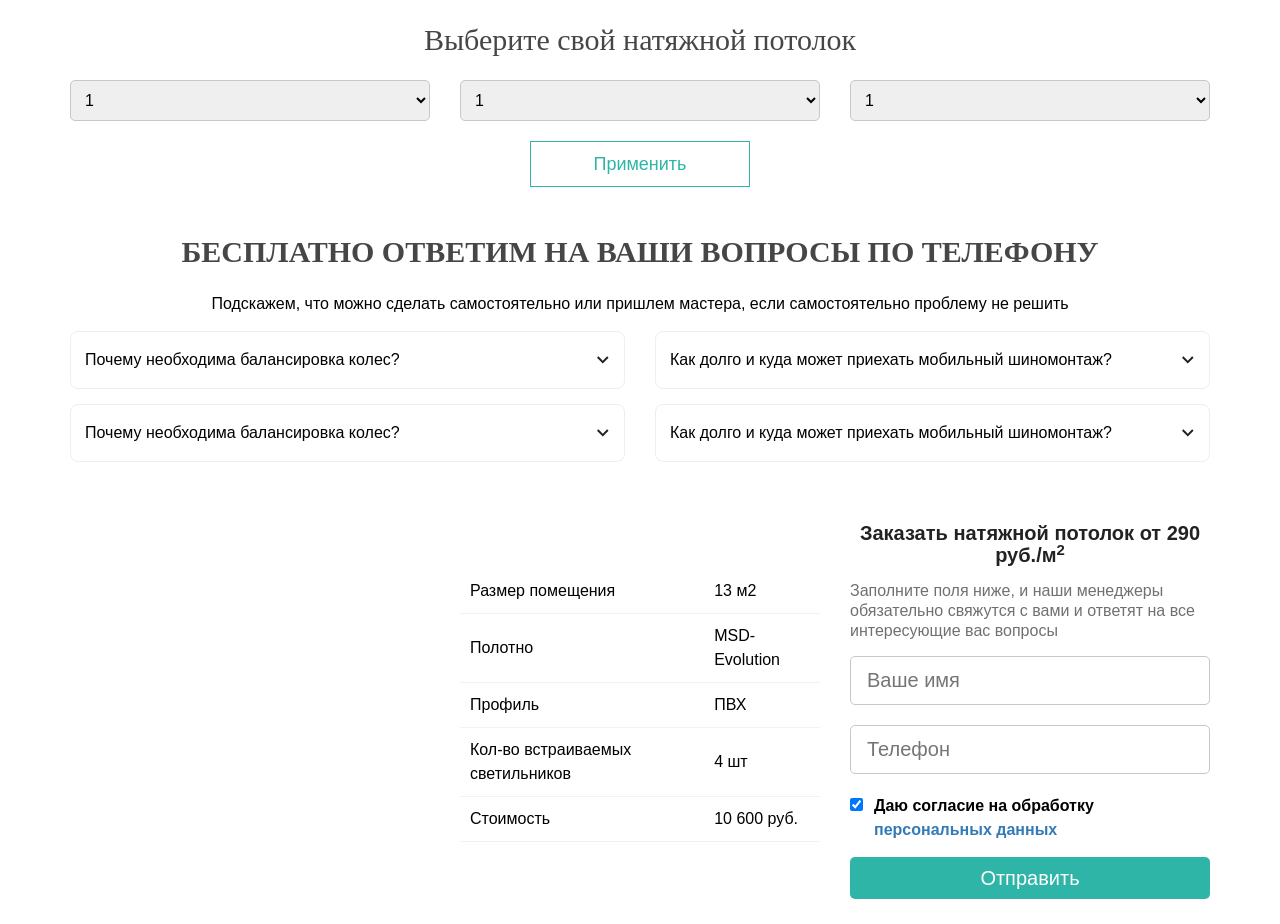
==== commit acc87227: "add 3 blocks" ====
--- a/index.html
+++ b/index.html
@@ -99,8 +99,163 @@
   </head>
 
   <body>
+    <section class="choose-ceiling">
+      <div class="container">
+        <h2>Выберите свой натяжной потолок</h2>
+        <div class="choose-ceiling__row row">
+          <div class="col-sm-4">
+            <select>
+              <option value="1">1</option>
+              <option value="2">2</option>
+              <option value="3">3</option>
+              <option value="4">4</option>
+            </select>
+          </div>
+          <div class="col-sm-4">
+            <select>
+              <option value="1">1</option>
+              <option value="2">2</option>
+              <option value="3">3</option>
+              <option value="4">4</option>
+            </select>
+          </div>
+          <div class="col-sm-4">
+            <select>
+              <option value="1">1</option>
+              <option value="2">2</option>
+              <option value="3">3</option>
+              <option value="4">4</option>
+            </select>
+          </div>
+        </div>
+        <button class="choose-ceiling__btn btn btn-primary">Применить</button>
+      </div>
+    </section>
+    <section class="faq">
+      <div class="container">
+        <h2>БЕСПЛАТНО ОТВЕТИМ НА ВАШИ ВОПРОСЫ ПО ТЕЛЕФОНУ</h2>
+        <p>Подскажем, что можно сделать самостоятельно или пришлем мастера, если самостоятельно проблему не&nbsp;решить</p>
+        <div class="dd-group dd-group-js">
+          <div class="dd-group__row row">
+            <div class="col-sm-6">
+              <div class="dd-group__item">
+                <div class="dd-group__head dd-head-js">
+                  Почему необходима балансировка колес?
+                </div>
+                <div class="dd-group__content dd-content-js">
+                  Балансировка шин&nbsp;&mdash; это процесс, который устраняет биение колес автомобиля во&nbsp;время движения, тем самым устраняя дискомфорт при вождении. Если вовремя не&nbsp;отбалансировать колеса происходит: Повышенный износ несущих компонентов вследствие непреднамеренной нагрузки, вызванных биением колес; Вибрации на&nbsp;руле во&nbsp;время движения.
+                </div>
+              </div>
+            </div>
+            <div class="col-sm-6">
+              <div class="dd-group__item">
+                <div class="dd-group__head dd-head-js">
+                  Как долго и куда может приехать мобильный шиномонтаж?
+                </div>
+                <div class="dd-group__content dd-content-js">
+                  Наши мобильные шиномонтажники готовы оперативно отреагировать на&nbsp;вызов от&nbsp;15&nbsp;минут до&nbsp;одного часа. В&nbsp;связи с&nbsp;высоким спросом и&nbsp;ограниченным предложением в&nbsp;сезон замены шин для наших услуг необходима предварительная запись. Мы&nbsp;обслуживаем Санкт-Петербург и&nbsp;прилегающая к&nbsp;нему Ленинградскую область в&nbsp;радиусе 150&nbsp;км по&nbsp;направлениям Приморского, Выборгского шоссе, Приозерского, Мурманского, Петрозаводского, Московского, Киевского, Таллинского и&nbsp;Петергофского шоссе.
+                </div>
+              </div>
+            </div>
+            <div class="col-sm-6">
+              <div class="dd-group__item">
+                <div class="dd-group__head dd-head-js">
+                  Почему необходима балансировка колес?
+                </div>
+                <div class="dd-group__content dd-content-js">
+                  Балансировка шин&nbsp;&mdash; это процесс, который устраняет биение колес автомобиля во&nbsp;время движения, тем самым устраняя дискомфорт при вождении. Если вовремя не&nbsp;отбалансировать колеса происходит: Повышенный износ несущих компонентов вследствие непреднамеренной нагрузки, вызванных биением колес; Вибрации на&nbsp;руле во&nbsp;время движения.
+                </div>
+              </div>
+            </div>
+            <div class="col-sm-6">
+              <div class="dd-group__item">
+                <div class="dd-group__head dd-head-js">
+                  Как долго и куда может приехать мобильный шиномонтаж?
+                </div>
+                <div class="dd-group__content dd-content-js">
+                  Наши мобильные шиномонтажники готовы оперативно отреагировать на&nbsp;вызов от&nbsp;15&nbsp;минут до&nbsp;одного часа. В&nbsp;связи с&nbsp;высоким спросом и&nbsp;ограниченным предложением в&nbsp;сезон замены шин для наших услуг необходима предварительная запись. Мы&nbsp;обслуживаем Санкт-Петербург и&nbsp;прилегающая к&nbsp;нему Ленинградскую область в&nbsp;радиусе 150&nbsp;км по&nbsp;направлениям Приморского, Выборгского шоссе, Приозерского, Мурманского, Петрозаводского, Московского, Киевского, Таллинского и&nbsp;Петергофского шоссе.
+                </div>
+              </div>
+            </div>
+          </div>
+        </div>
+      </div>
+    </section>
+    <section class="category-head">
+      <div class="container">
+        <div class="category-head__row row">
+          <div class="col-sm-6 col-lg-4">
+            <div class="category-head__content">
+              <a href="https://star-potolok.ru/image/price/kuhnya2.jpg" data-fancybox>
+                <img alt="" class="lazy" src="https://star-potolok.ru/image/price/kuhnya2.jpg"> 
+              </a>
+            </div>
+          </div> 
+          <div class="col-sm-6 col-lg-4">
+            <div class="tablewrap">
+              <table class="prime_table">
+                <tbody>
+                  <tr>
+                    <td>
+                      Размер помещения</td>
+                    <td>
+                      13 м2</td>
+                  </tr>
+                  <tr>
+                    <td>
+                      Полотно</td>
+                    <td>
+                      MSD-Evolution</td>
+                  </tr>
+                  <tr>
+                    <td>
+                      Профиль</td>
+                    <td>
+                      ПВХ</td>
+                  </tr>
+                  <tr>
+                    <td>
+                      Кол-во встраиваемых светильников</td>
+                    <td>
+                      4 шт</td>
+                  </tr>
+                  <tr>
+                    <td>
+                      Стоимость</td>
+                    <td>
+                      10 600 руб.</td>
+                  </tr>
+                </tbody>
+              </table>
+            </div>
+          </div>
+          <div class="col-12 col-lg-4">
+            <div class="form-wrap">
+              <div class="h3">Заказать натяжной потолок от 290 руб./м<sup>2</sup></div>
+              <p>Заполните поля ниже, и наши менеджеры обязательно свяжутся с вами и ответят на все интересующие вас вопросы</p>
+              <form class="product">
+                <div class="form-wrap__input-wrap">
+                  <input type="text" value="" name="name" placeholder="Ваше имя">
+								</div>
+                <div class="form-wrap__input-wrap">
+                  <input type="text" value="" name="phone" class="phone-input" placeholder="Телефон">
+								</div>
+                <div class="form-wrap__checkbox-wrap">
+                  <input name="pconf" id="article-form-pconf" type="checkbox" checked="" required=""> 
+                  <label for="article-form-pconf">Даю согласие на обработку <a target="_blank" href="#">персональных данных</a></label>
+                </div>
+                <button type="submit">Отправить</button>
+              </form>
+            </div>
+          </div>
+        </div>
+      </div>
+    </section>
+
+    
+    <!-- --------------------- -->
     <!-- Catalog category -->
-    <section class="catalog_category">
+    <!-- <section class="catalog_category">
       <div class="container">
         <h1>Натяжной потолок в ванную</h1>
         <div class="row mb-3">
@@ -166,14 +321,6 @@
                     <div class="header">Матовый белый простой потолок</div>
 
                     <div class="content">
-                      <!--<div class="title">-->
-                      <!--	Схема комнаты:-->
-                      <!--</div>-->
-
-                      <!--<img src="" alt="Цена за 1м2 натяжных потолков в ванную с установкой в СПБ недорого">-->
-
-                      <!---->
-
                       <p></p>
                     </div>
                   </div>
@@ -257,13 +404,6 @@
                     <div class="header">Матовый белый простой потолок</div>
 
                     <div class="content">
-                      <!--<div class="title">-->
-                      <!--	Схема комнаты:-->
-                      <!--</div>-->
-
-                      <!--<img src="" alt="Цена за 1м2 натяжных потолков в ванную с установкой в СПБ недорого">-->
-
-                      <!---->
 
                       <p></p>
                     </div>
@@ -348,14 +488,6 @@
                     <div class="header">Матовый белый простой потолок</div>
 
                     <div class="content">
-                      <!--<div class="title">-->
-                      <!--	Схема комнаты:-->
-                      <!--</div>-->
-
-                      <!--<img src="" alt="Цена за 1м2 натяжных потолков в ванную с установкой в СПБ недорого">-->
-
-                      <!---->
-
                       <p></p>
                     </div>
                   </div>
@@ -439,13 +571,6 @@
                     <div class="header">Матовый белый простой потолок</div>
 
                     <div class="content">
-                      <!--<div class="title">-->
-                      <!--	Схема комнаты:-->
-                      <!--</div>-->
-
-                      <!--<img src="" alt="Цена за 1м2 натяжных потолков в ванную с установкой в СПБ недорого">-->
-
-                      <!---->
 
                       <p></p>
                     </div>
@@ -530,13 +655,6 @@
                     <div class="header">Матовый белый простой потолок</div>
 
                     <div class="content">
-                      <!--<div class="title">-->
-                      <!--	Схема комнаты:-->
-                      <!--</div>-->
-
-                      <!--<img src="" alt="Цена за 1м2 натяжных потолков в ванную с установкой в СПБ недорого">-->
-
-                      <!---->
 
                       <p></p>
                     </div>
@@ -651,9 +769,9 @@
           >
         </div>
       </div>
-    </section>
-
-    <section class="our_works_block">
+    </section> -->
+
+    <!-- <section class="our_works_block">
       <div class="container">
         <div class="row">
           <div class="col-md-12">
@@ -844,11 +962,11 @@
           </div>
         </div>
       </div>
-    </section>
+    </section> -->
     <!-- # Our works carousel block -->
 
     <!--calculator-->
-    <section class="calc" id="calculator">
+    <!-- <section class="calc" id="calculator">
       <div class="container">
         <div class="row">
           <div class="col-lg-12 col-sm-12 col-xs-12">
@@ -1010,9 +1128,9 @@
           </div>
         </div>
       </div>
-    </section>
-
-    <div class="section-brand-name">
+    </section> -->
+
+    <!-- <div class="section-brand-name">
       <div class="container">
         <h3>Натяжные потолки цена за 1м<sup>2</sup> с установкой</h3>
 
@@ -1497,7 +1615,7 @@
           </div>
         </div>
       </div>
-    </div>
+    </div> -->
 
     <!-- Modal callback window -->
     <div id="callback" class="callback_modal_window modal fade">
--- a/newEdits/newedits.css
+++ b/newEdits/newedits.css
@@ -310,3 +310,183 @@
   right: -13px;
   left: auto;
 }
+
+.section-brand-name {
+  padding: 40px 0;
+}
+
+.section-brand-name h3 {
+  text-align: center;
+  margin: 0 0 30px 0;
+}
+
+.section-brand-name .pricer_link {
+  margin-bottom: 0;
+}
+
+.category-head__row {
+  display: flex;
+  flex-wrap: wrap;
+  align-items: center;
+}
+
+.category-head__content {
+}
+.category-head__content img {
+  width: 100%;
+  max-width: 360px;
+}
+
+.prime_table {
+  width: 100%;
+}
+.prime_table tr {
+}
+.prime_table td {
+  padding: 10px;
+  font-size: 16px;
+  border-bottom: 1px #f2f2f2 solid;
+}
+
+.form-wrap {
+}
+
+.form-wrap .h3 {
+  color: #222;
+  font-weight: bold;
+  font-size: 20px;
+  margin-top: 10px;
+  margin-bottom: 10px;
+  text-align: center;
+}
+.form-wrap p {
+  font-size: 16px;
+  color: #707070;
+  line-height: 20px;
+}
+
+.form-wrap__input-wrap {
+}
+.form-wrap__input-wrap input {
+  border: 1px solid #c7c7c7;
+  border-radius: 5px;
+  line-height: 1;
+  width: 100%;
+  margin: 0 0 20px 0;
+  color: #c4c4c4;
+  font-size: 20px;
+  padding: 12px 16px;
+  display: block;
+}
+
+.form-wrap button {
+  border: 0 none;
+  border-radius: 5px;
+  line-height: 42px;
+  width: 100%;
+  margin: 10px 0 0 0;
+  color: #fff;
+  font-size: 20px;
+  padding: 0;
+  display: block;
+  cursor: pointer;
+  background: #2eb5a8;
+}
+
+.form-wrap__checkbox-wrap {
+  position: relative;
+  padding-left: 24px;
+}
+.form-wrap__checkbox-wrap input {
+  width: auto;
+  position: absolute;
+  top: 4px;
+  left: 0;
+  margin-top: 0;
+}
+.dd-group__content {
+  display: none;
+}
+
+.faq h2 {
+  text-align: center;
+  font-weight: 600;
+}
+
+.faq p {
+  text-align: center;
+}
+
+.faq .dd-group__item {
+  border: 1px solid #eee;
+  border-radius: 8px;
+}
+
+.dd-group__row {
+  margin-top: -15px;
+  display: flex;
+  flex-wrap: wrap;
+}
+
+.dd-group__row > * {
+  margin-top: 15px;
+}
+
+.faq .dd-group__item.active .dd-group__head:after {
+  transform: translateY(-50%) rotateX(180deg);
+}
+
+.faq .dd-group__head {
+  padding: 16px 35px 16px 14px;
+  position: relative;
+  cursor: pointer;
+}
+
+.faq .dd-group__head:after {
+  transition: all 0.36s ease-in;
+  content: '';
+  position: absolute;
+  right: 10px;
+  top: 50%;
+  transform: translateY(-50%);
+  background-image: url("data:image/svg+xml,%3Csvg width='24' height='25' viewBox='0 0 24 25' fill='none' xmlns='http://www.w3.org/2000/svg'%3E%3Cg clip-path='url(%23clip0_536_2704)'%3E%3Cpath d='M7.70492 8.69482L12.2949 13.2748L16.8849 8.69482L18.2949 10.1048L12.2949 16.1048L6.29492 10.1048L7.70492 8.69482Z' fill='%23222222'/%3E%3C/g%3E%3Cdefs%3E%3CclipPath id='clip0_536_2704'%3E%3Crect width='24' height='24' fill='white' transform='translate(0 0.399902)'/%3E%3C/clipPath%3E%3C/defs%3E%3C/svg%3E%0A");
+  background-repeat: no-repeat;
+  background-position: center;
+  background-size: contain;
+  width: 24px;
+  height: 24px;
+}
+
+.faq .dd-group__content {
+  padding: 0 14px 16px;
+  color: #707070;
+}
+
+.choose-ceiling__row {
+  margin-top: -15px;
+}
+
+.choose-ceiling__row > * {
+  margin-top: 15px;
+}
+
+.choose-ceiling select {
+  width: 100%;
+  padding: 10px;
+  border: 1px solid #c7c7c7;
+  border-radius: 5px;
+  outline: none;
+}
+
+.choose-ceiling select:focus {
+  border-color: #000;
+}
+
+.choose-ceiling__btn {
+  display: block;
+  width: 100%;
+  max-width: 220px;
+  margin-left: auto;
+  margin-right: auto;
+  padding: 8px 30px;
+}
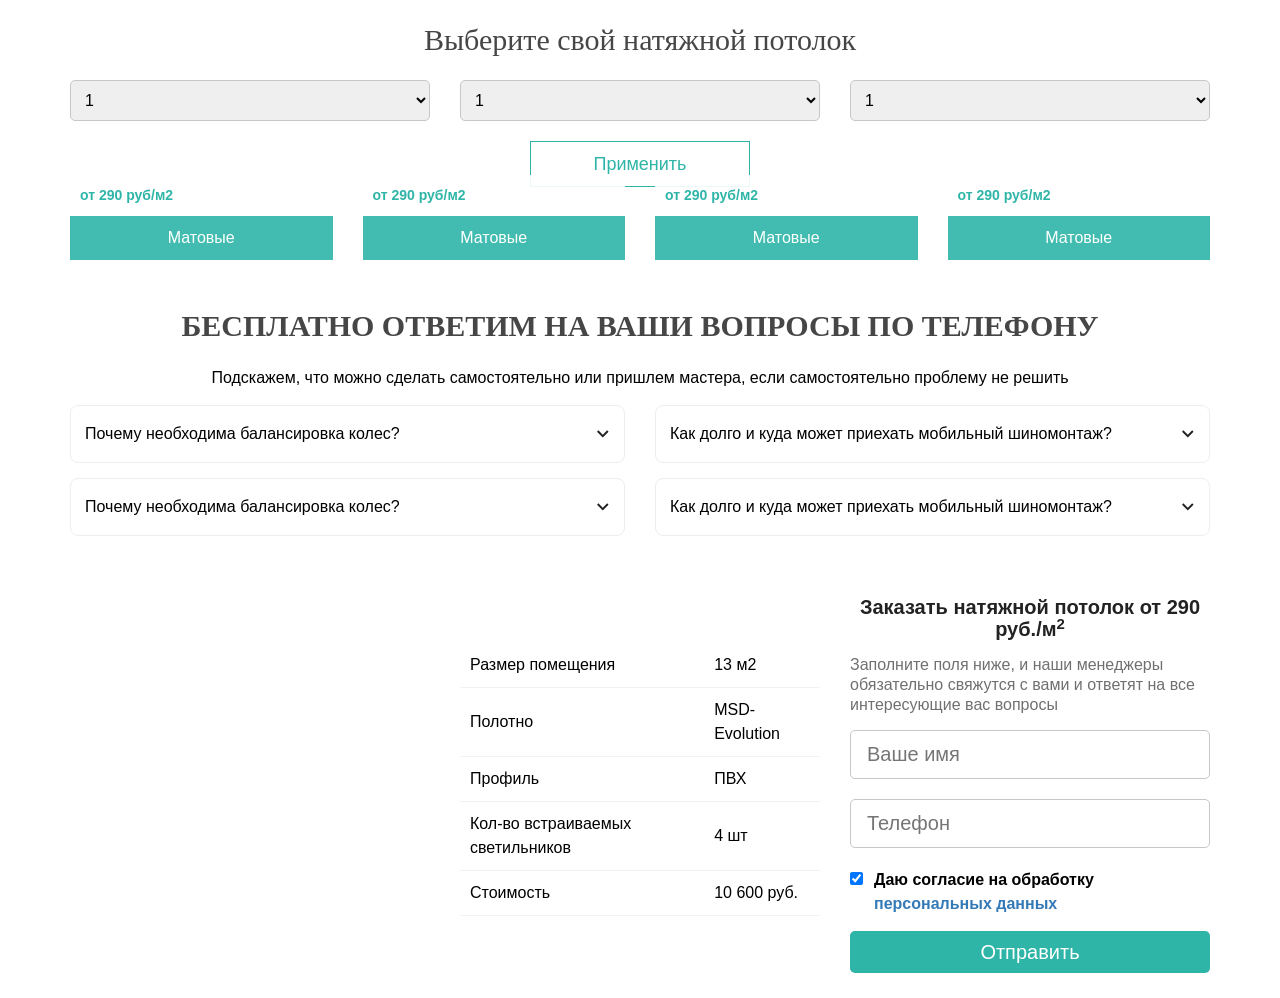
==== commit 4a3a2d80: "add cards" ====
--- a/index.html
+++ b/index.html
@@ -34,6 +34,7 @@
     />
     <link rel="stylesheet" href="https://cdn.jsdelivr.net/npm/swiper@9/swiper-bundle.min.css" />
     <link href="./newEdits/newedits.css" rel="stylesheet" />
+    <link href="./newEdits/newedits2.css" rel="stylesheet" />
 
     <!--<base href="https://natyazhnoy-potolokpro.ru/">-->
     <base href="." />
@@ -129,6 +130,88 @@
           </div>
         </div>
         <button class="choose-ceiling__btn btn btn-primary">Применить</button>
+      </div>
+    </section>
+    <section class="cards">
+      <div class="container">
+        <div class="cards__row row">
+          <div class="col-sm-6 col-md-4 col-lg-3">
+            <div class="cat_block">
+              <div class="catblock_img">
+                <img src="https://star-potolok.ru/image/cache/data/matoviy_a-370x260.jpg" alt="">
+              </div>
+              <div class="catinfo">
+                <div class="catblock_price">от 290 руб/м2</div>
+                <div class="catblock_name">
+                  <a href="https://star-potolok.ru/katalog/matovye/">Матовые</a>
+                </div>
+                <ul>
+                  <li><a href="https://star-potolok.ru/katalog/matovye-v-vannoy/">В ванную</a></li>
+                  <li><a href="https://star-potolok.ru/katalog/matovye-v-detskoy/">В детскую</a></li>
+                  <li><a href="https://star-potolok.ru/katalog/matovye-v-spalne/">В спальню</a></li>
+                  <li><a href="https://star-potolok.ru/katalog/matovye-na-kuhne/">На кухню</a></li>
+                </ul>	
+              </div>		
+            </div>
+          </div>
+          <div class="col-sm-6 col-md-4 col-lg-3">
+            <div class="cat_block">
+              <div class="catblock_img">
+                <img src="https://star-potolok.ru/image/cache/data/matoviy_a-370x260.jpg" alt="">
+              </div>
+              <div class="catinfo">
+                <div class="catblock_price">от 290 руб/м2</div>
+                <div class="catblock_name">
+                  <a href="https://star-potolok.ru/katalog/matovye/">Матовые</a>
+                </div>
+                <ul>
+                  <li><a href="https://star-potolok.ru/katalog/matovye-v-vannoy/">В ванную</a></li>
+                  <li><a href="https://star-potolok.ru/katalog/matovye-v-detskoy/">В детскую</a></li>
+                  <li><a href="https://star-potolok.ru/katalog/matovye-v-spalne/">В спальню</a></li>
+                  <li><a href="https://star-potolok.ru/katalog/matovye-na-kuhne/">На кухню</a></li>
+                </ul>	
+              </div>		
+            </div>
+          </div>
+          <div class="col-sm-6 col-md-4 col-lg-3">
+            <div class="cat_block">
+              <div class="catblock_img">
+                <img src="https://star-potolok.ru/image/cache/data/matoviy_a-370x260.jpg" alt="">
+              </div>
+              <div class="catinfo">
+                <div class="catblock_price">от 290 руб/м2</div>
+                <div class="catblock_name">
+                  <a href="https://star-potolok.ru/katalog/matovye/">Матовые</a>
+                </div>
+                <ul>
+                  <li><a href="https://star-potolok.ru/katalog/matovye-v-vannoy/">В ванную</a></li>
+                  <li><a href="https://star-potolok.ru/katalog/matovye-v-detskoy/">В детскую</a></li>
+                  <li><a href="https://star-potolok.ru/katalog/matovye-v-spalne/">В спальню</a></li>
+                  <li><a href="https://star-potolok.ru/katalog/matovye-na-kuhne/">На кухню</a></li>
+                </ul>	
+              </div>		
+            </div>
+          </div>
+          <div class="col-sm-6 col-md-4 col-lg-3">
+            <div class="cat_block">
+              <div class="catblock_img">
+                <img src="https://star-potolok.ru/image/cache/data/matoviy_a-370x260.jpg" alt="">
+              </div>
+              <div class="catinfo">
+                <div class="catblock_price">от 290 руб/м2</div>
+                <div class="catblock_name">
+                  <a href="https://star-potolok.ru/katalog/matovye/">Матовые</a>
+                </div>
+                <ul>
+                  <li><a href="https://star-potolok.ru/katalog/matovye-v-vannoy/">В ванную</a></li>
+                  <li><a href="https://star-potolok.ru/katalog/matovye-v-detskoy/">В детскую</a></li>
+                  <li><a href="https://star-potolok.ru/katalog/matovye-v-spalne/">В спальню</a></li>
+                  <li><a href="https://star-potolok.ru/katalog/matovye-na-kuhne/">На кухню</a></li>
+                </ul>	
+              </div>		
+            </div>
+          </div>
+        </div>
       </div>
     </section>
     <section class="faq">
@@ -1726,5 +1809,6 @@
 
     <!-- ////// -->
     <script src="./newEdits/newScripts.js"></script>
+    <script src="./newEdits/newScripts2.js"></script>
   </body>
 </html>
--- a/newEdits/newedits.css
+++ b/newEdits/newedits.css
@@ -323,170 +323,3 @@
 .section-brand-name .pricer_link {
   margin-bottom: 0;
 }
-
-.category-head__row {
-  display: flex;
-  flex-wrap: wrap;
-  align-items: center;
-}
-
-.category-head__content {
-}
-.category-head__content img {
-  width: 100%;
-  max-width: 360px;
-}
-
-.prime_table {
-  width: 100%;
-}
-.prime_table tr {
-}
-.prime_table td {
-  padding: 10px;
-  font-size: 16px;
-  border-bottom: 1px #f2f2f2 solid;
-}
-
-.form-wrap {
-}
-
-.form-wrap .h3 {
-  color: #222;
-  font-weight: bold;
-  font-size: 20px;
-  margin-top: 10px;
-  margin-bottom: 10px;
-  text-align: center;
-}
-.form-wrap p {
-  font-size: 16px;
-  color: #707070;
-  line-height: 20px;
-}
-
-.form-wrap__input-wrap {
-}
-.form-wrap__input-wrap input {
-  border: 1px solid #c7c7c7;
-  border-radius: 5px;
-  line-height: 1;
-  width: 100%;
-  margin: 0 0 20px 0;
-  color: #c4c4c4;
-  font-size: 20px;
-  padding: 12px 16px;
-  display: block;
-}
-
-.form-wrap button {
-  border: 0 none;
-  border-radius: 5px;
-  line-height: 42px;
-  width: 100%;
-  margin: 10px 0 0 0;
-  color: #fff;
-  font-size: 20px;
-  padding: 0;
-  display: block;
-  cursor: pointer;
-  background: #2eb5a8;
-}
-
-.form-wrap__checkbox-wrap {
-  position: relative;
-  padding-left: 24px;
-}
-.form-wrap__checkbox-wrap input {
-  width: auto;
-  position: absolute;
-  top: 4px;
-  left: 0;
-  margin-top: 0;
-}
-.dd-group__content {
-  display: none;
-}
-
-.faq h2 {
-  text-align: center;
-  font-weight: 600;
-}
-
-.faq p {
-  text-align: center;
-}
-
-.faq .dd-group__item {
-  border: 1px solid #eee;
-  border-radius: 8px;
-}
-
-.dd-group__row {
-  margin-top: -15px;
-  display: flex;
-  flex-wrap: wrap;
-}
-
-.dd-group__row > * {
-  margin-top: 15px;
-}
-
-.faq .dd-group__item.active .dd-group__head:after {
-  transform: translateY(-50%) rotateX(180deg);
-}
-
-.faq .dd-group__head {
-  padding: 16px 35px 16px 14px;
-  position: relative;
-  cursor: pointer;
-}
-
-.faq .dd-group__head:after {
-  transition: all 0.36s ease-in;
-  content: '';
-  position: absolute;
-  right: 10px;
-  top: 50%;
-  transform: translateY(-50%);
-  background-image: url("data:image/svg+xml,%3Csvg width='24' height='25' viewBox='0 0 24 25' fill='none' xmlns='http://www.w3.org/2000/svg'%3E%3Cg clip-path='url(%23clip0_536_2704)'%3E%3Cpath d='M7.70492 8.69482L12.2949 13.2748L16.8849 8.69482L18.2949 10.1048L12.2949 16.1048L6.29492 10.1048L7.70492 8.69482Z' fill='%23222222'/%3E%3C/g%3E%3Cdefs%3E%3CclipPath id='clip0_536_2704'%3E%3Crect width='24' height='24' fill='white' transform='translate(0 0.399902)'/%3E%3C/clipPath%3E%3C/defs%3E%3C/svg%3E%0A");
-  background-repeat: no-repeat;
-  background-position: center;
-  background-size: contain;
-  width: 24px;
-  height: 24px;
-}
-
-.faq .dd-group__content {
-  padding: 0 14px 16px;
-  color: #707070;
-}
-
-.choose-ceiling__row {
-  margin-top: -15px;
-}
-
-.choose-ceiling__row > * {
-  margin-top: 15px;
-}
-
-.choose-ceiling select {
-  width: 100%;
-  padding: 10px;
-  border: 1px solid #c7c7c7;
-  border-radius: 5px;
-  outline: none;
-}
-
-.choose-ceiling select:focus {
-  border-color: #000;
-}
-
-.choose-ceiling__btn {
-  display: block;
-  width: 100%;
-  max-width: 220px;
-  margin-left: auto;
-  margin-right: auto;
-  padding: 8px 30px;
-}
--- a/newEdits/newedits2.css
+++ b/newEdits/newedits2.css
@@ -0,0 +1,242 @@
+/* ---- */
+.category-head__row {
+  display: flex;
+  flex-wrap: wrap;
+  align-items: center;
+}
+
+.category-head__content {
+}
+.category-head__content img {
+  width: 100%;
+  max-width: 360px;
+}
+
+.prime_table {
+  width: 100%;
+}
+.prime_table tr {
+}
+.prime_table td {
+  padding: 10px;
+  font-size: 16px;
+  border-bottom: 1px #f2f2f2 solid;
+}
+
+.form-wrap {
+}
+
+.form-wrap .h3 {
+  color: #222;
+  font-weight: bold;
+  font-size: 20px;
+  margin-top: 10px;
+  margin-bottom: 10px;
+  text-align: center;
+}
+.form-wrap p {
+  font-size: 16px;
+  color: #707070;
+  line-height: 20px;
+}
+
+.form-wrap__input-wrap {
+}
+.form-wrap__input-wrap input {
+  border: 1px solid #c7c7c7;
+  border-radius: 5px;
+  line-height: 1;
+  width: 100%;
+  margin: 0 0 20px 0;
+  color: #c4c4c4;
+  font-size: 20px;
+  padding: 12px 16px;
+  display: block;
+}
+
+.form-wrap button {
+  border: 0 none;
+  border-radius: 5px;
+  line-height: 42px;
+  width: 100%;
+  margin: 10px 0 0 0;
+  color: #fff;
+  font-size: 20px;
+  padding: 0;
+  display: block;
+  cursor: pointer;
+  background: #2eb5a8;
+}
+
+.form-wrap__checkbox-wrap {
+  position: relative;
+  padding-left: 24px;
+}
+.form-wrap__checkbox-wrap input {
+  width: auto;
+  position: absolute;
+  top: 4px;
+  left: 0;
+  margin-top: 0;
+}
+.dd-group__content {
+  display: none;
+}
+
+.faq h2 {
+  text-align: center;
+  font-weight: 600;
+}
+
+.faq p {
+  text-align: center;
+}
+
+.faq .dd-group__item {
+  border: 1px solid #eee;
+  border-radius: 8px;
+}
+
+.dd-group__row {
+  margin-top: -15px;
+  display: flex;
+  flex-wrap: wrap;
+}
+
+.dd-group__row > * {
+  margin-top: 15px;
+}
+
+.faq .dd-group__item.active .dd-group__head:after {
+  transform: translateY(-50%) rotateX(180deg);
+}
+
+.faq .dd-group__head {
+  padding: 16px 35px 16px 14px;
+  position: relative;
+  cursor: pointer;
+}
+
+.faq .dd-group__head:after {
+  transition: all 0.36s ease-in;
+  content: '';
+  position: absolute;
+  right: 10px;
+  top: 50%;
+  transform: translateY(-50%);
+  background-image: url("data:image/svg+xml,%3Csvg width='24' height='25' viewBox='0 0 24 25' fill='none' xmlns='http://www.w3.org/2000/svg'%3E%3Cg clip-path='url(%23clip0_536_2704)'%3E%3Cpath d='M7.70492 8.69482L12.2949 13.2748L16.8849 8.69482L18.2949 10.1048L12.2949 16.1048L6.29492 10.1048L7.70492 8.69482Z' fill='%23222222'/%3E%3C/g%3E%3Cdefs%3E%3CclipPath id='clip0_536_2704'%3E%3Crect width='24' height='24' fill='white' transform='translate(0 0.399902)'/%3E%3C/clipPath%3E%3C/defs%3E%3C/svg%3E%0A");
+  background-repeat: no-repeat;
+  background-position: center;
+  background-size: contain;
+  width: 24px;
+  height: 24px;
+}
+
+.faq .dd-group__content {
+  padding: 0 14px 16px;
+  color: #707070;
+}
+
+.choose-ceiling__row {
+  margin-top: -15px;
+}
+
+.choose-ceiling__row > * {
+  margin-top: 15px;
+}
+
+.choose-ceiling select {
+  width: 100%;
+  padding: 10px;
+  border: 1px solid #c7c7c7;
+  border-radius: 5px;
+  outline: none;
+}
+
+.choose-ceiling select:focus {
+  border-color: #000;
+}
+
+.choose-ceiling__btn {
+  display: block;
+  width: 100%;
+  max-width: 220px;
+  margin-left: auto;
+  margin-right: auto;
+  padding: 8px 30px;
+}
+
+.cards__row {
+  margin-top: -15px;
+}
+.cards__row > * {
+  margin-top: 15px;
+}
+
+.cat_block {
+  position: relative;
+  display: block;
+  width: 100%;
+  max-width: 345px;
+  margin-left: auto;
+  margin-right: auto;
+}
+
+.catblock_img {
+  display: block;
+}
+.catblock_img img {
+  vertical-align: top;
+  width: 100%;
+  /* height: 200px; */
+  object-fit: cover;
+}
+.catinfo {
+  position: absolute;
+  bottom: 0;
+  left: 0;
+  width: 100%;
+}
+.catinfo ul {
+  display: none;
+  text-align: center;
+  padding: 0;
+  margin: 0;
+  list-style: none;
+  background-color: rgba(46, 181, 168, 0.9);
+}
+.catinfo li {
+  display: inline-block;
+  vertical-align: top;
+  font-size: 14px;
+  margin: 5px;
+}
+.catinfo a {
+  color: #fff;
+  border-bottom: 1px #fff solid;
+  text-decoration: none !important;
+}
+.catblock_price {
+  position: static;
+  padding: 10px;
+  font-size: 14px;
+  background-color: rgba(255, 255, 255, 0.9);
+  color: #2eb5a8;
+  font-weight: bold;
+}
+.catblock_name {
+  position: static;
+  clear: both;
+  background-color: rgba(46, 181, 168, 0.9);
+}
+.catblock_name a {
+  color: #fff;
+  text-decoration: none !important;
+  border-bottom: 1px #fff solid;
+  text-align: center;
+  padding: 10px 0;
+  display: block;
+}
+.cat_block:hover .catinfo ul {
+  display: block;
+}
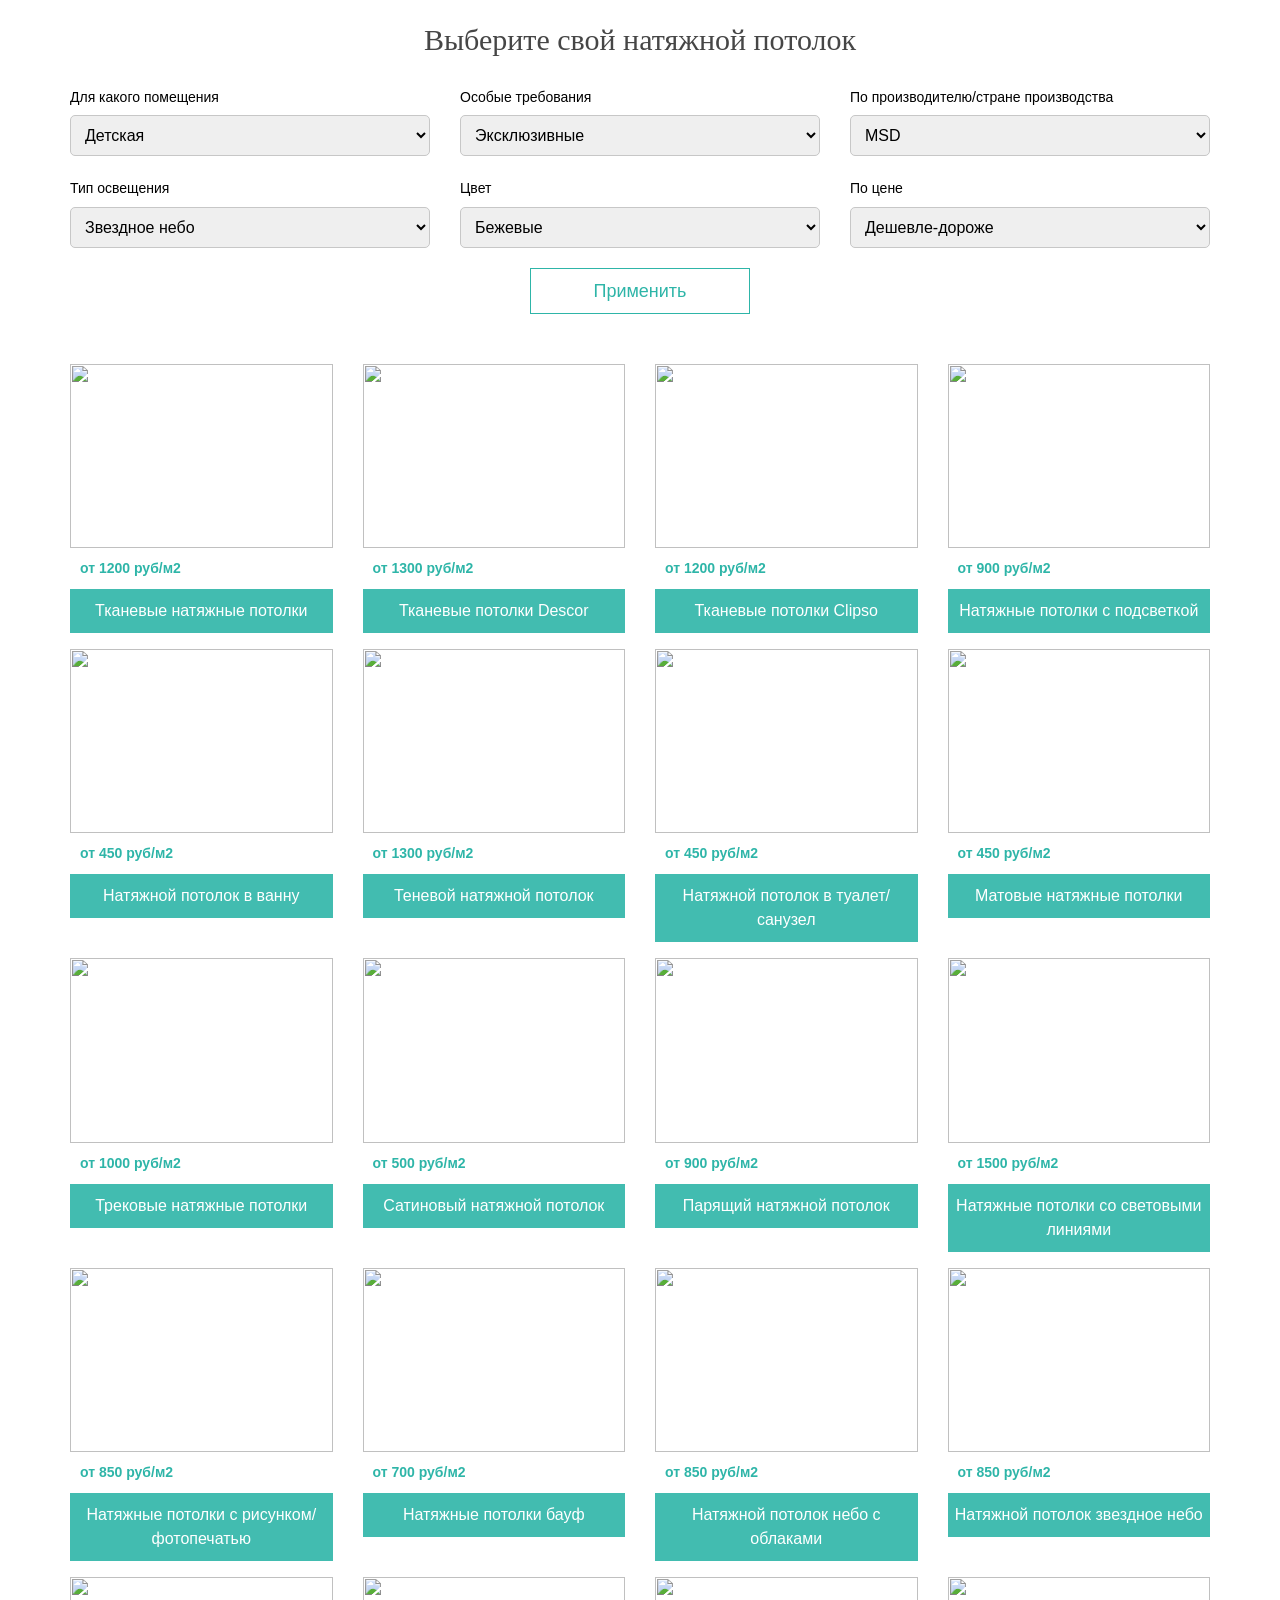
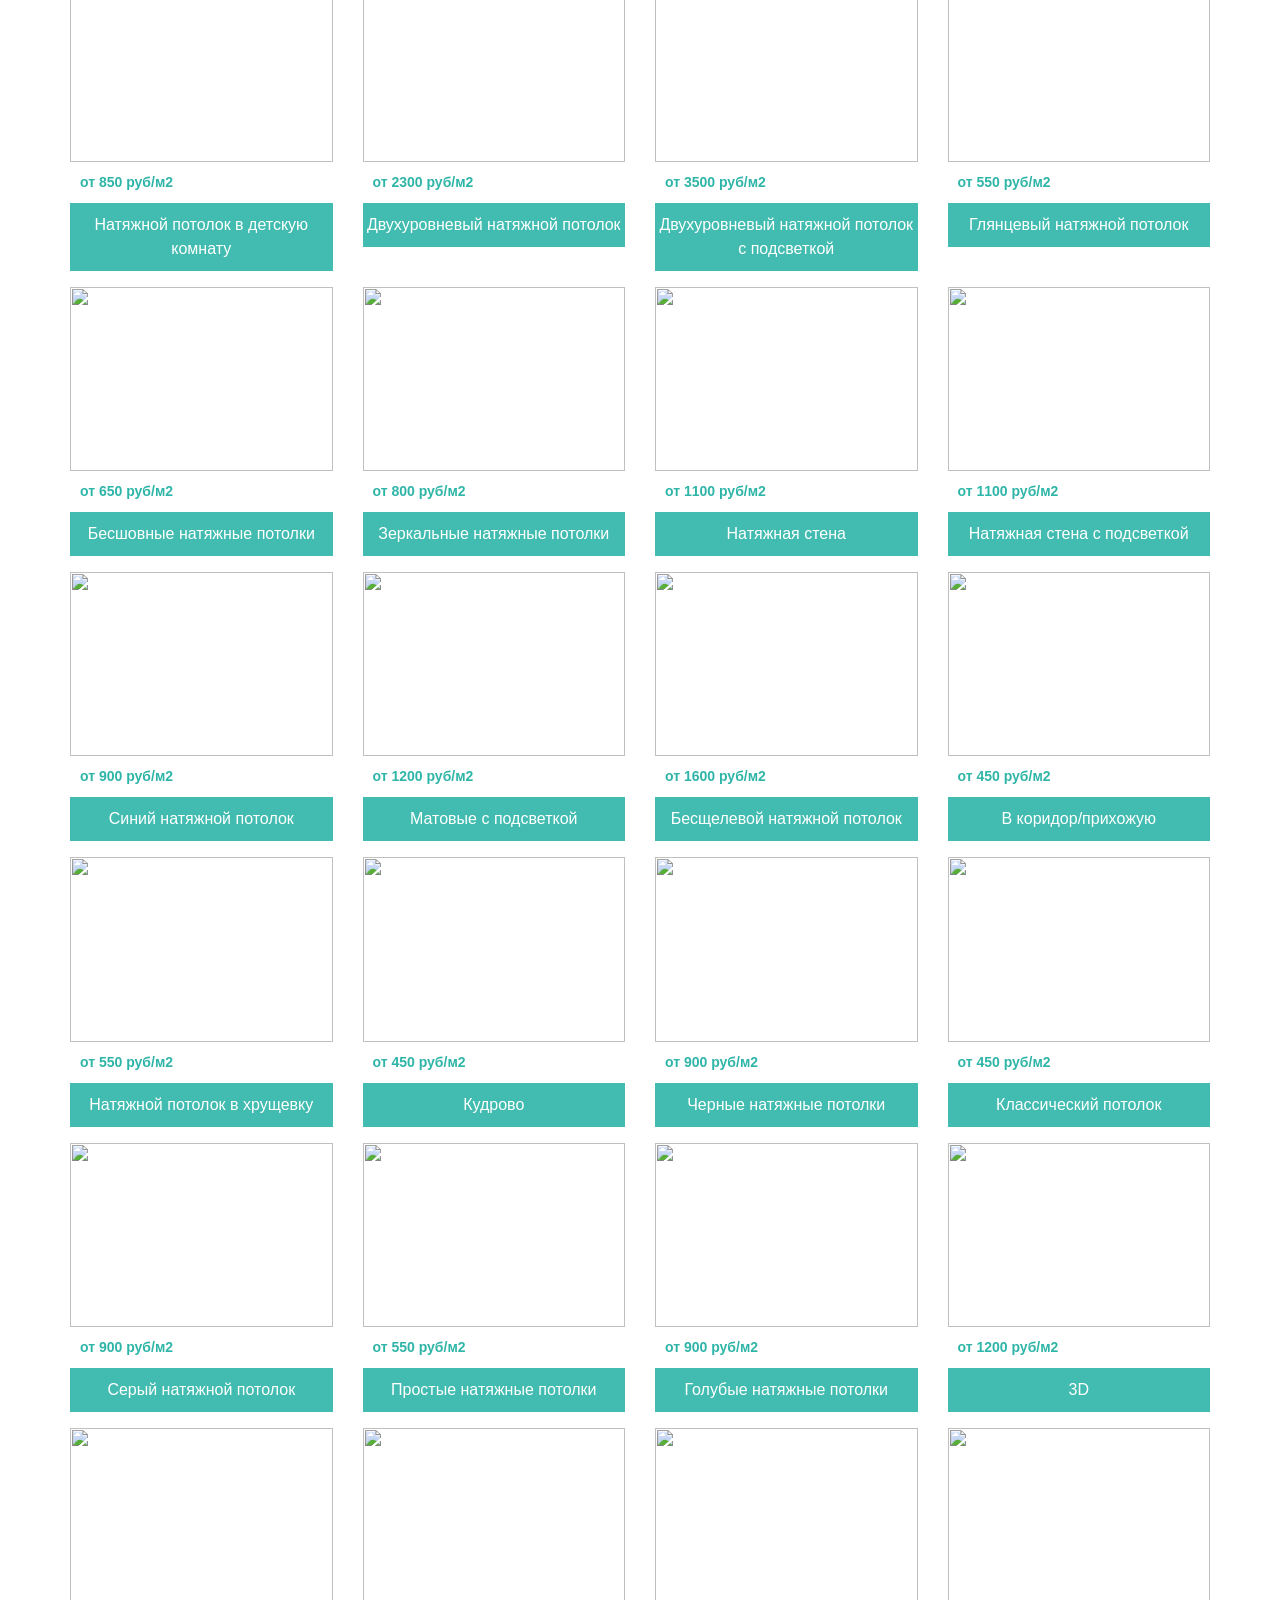
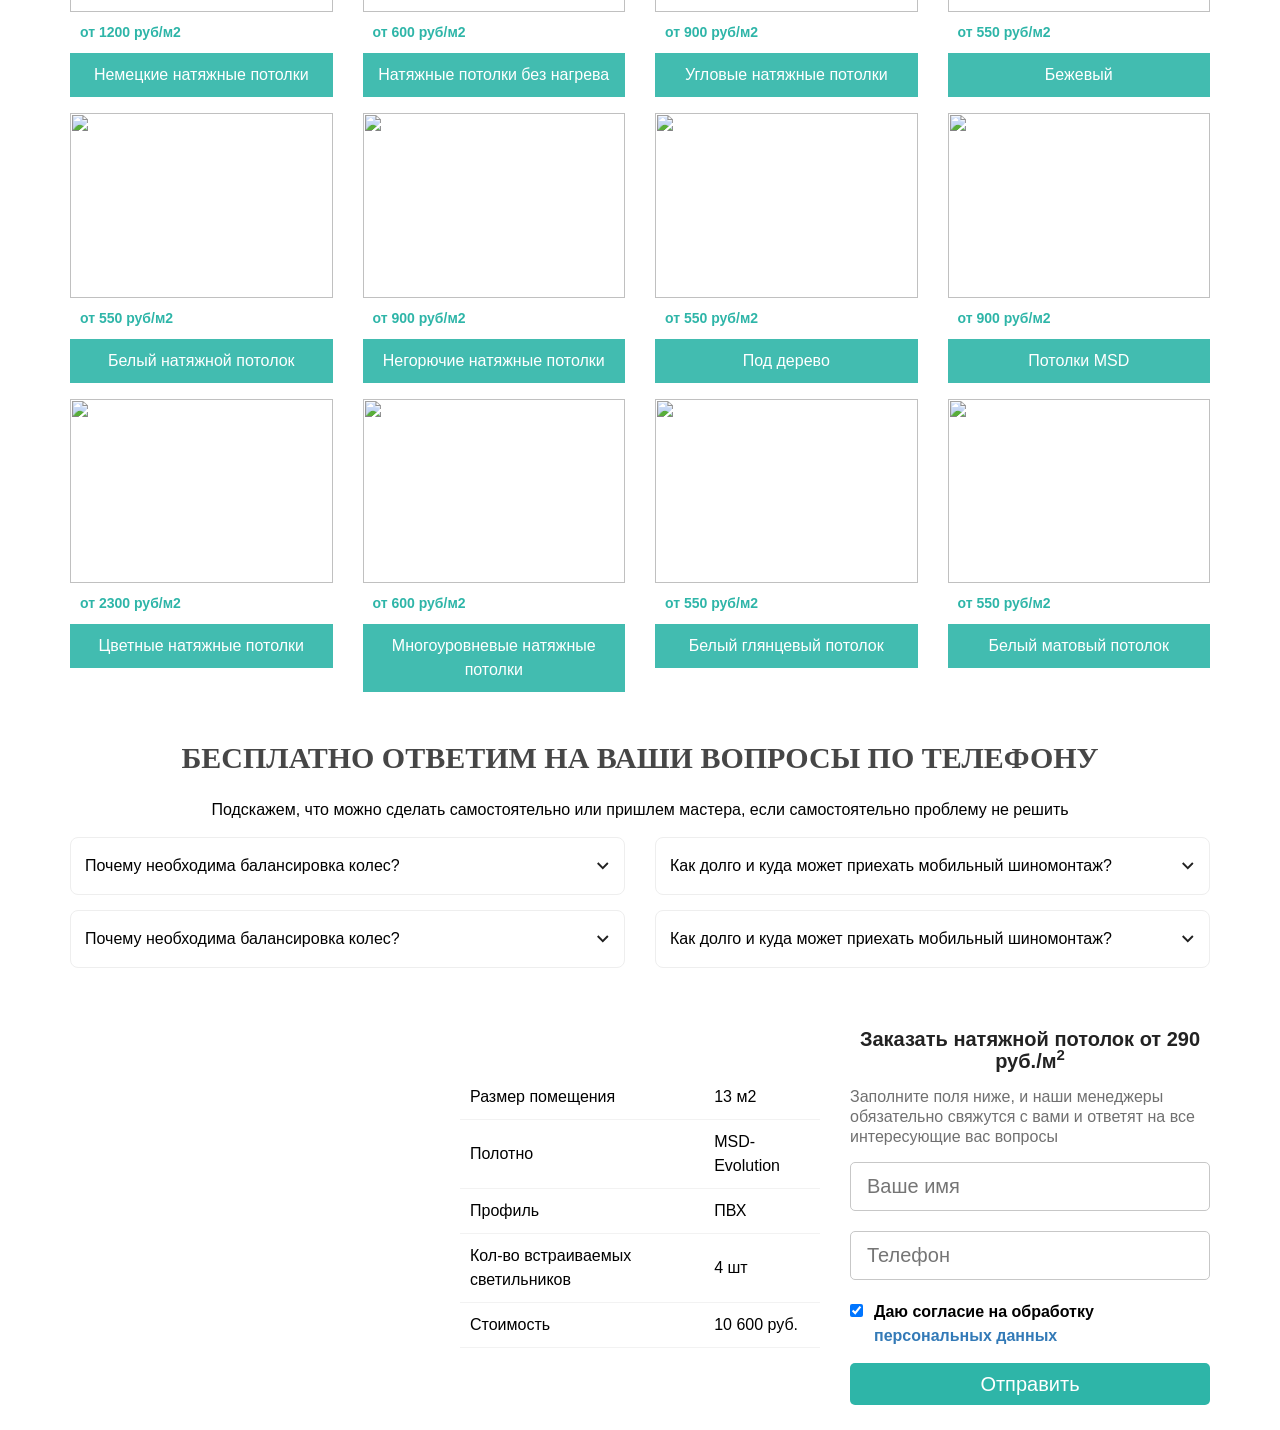
==== commit 130574cf: "add cards and selects" ====
--- a/index.html
+++ b/index.html
@@ -105,27 +105,246 @@
         <h2>Выберите свой натяжной потолок</h2>
         <div class="choose-ceiling__row row">
           <div class="col-sm-4">
+            <h5>Для какого помещения</h5>
             <select>
-              <option value="1">1</option>
-              <option value="2">2</option>
-              <option value="3">3</option>
-              <option value="4">4</option>
+              <option value="Детская">Детская</option>
+              <option value="На балкон">На балкон</option>
+              <option value="Кухня">Кухня</option>
+              <option value="Коттедж">Коттедж</option>
+              <option value="Гостиная">Гостиная</option>
+              <option value="Спальня">Спальня</option>
+              <option value="Ванная">Ванная</option>
+              <option value="Прихожая">Прихожая</option>
+              <option value="Для небольших помещений">Для небольших помещений</option>
+              <option value="Для коридоров/санузлов">Для коридоров/санузлов</option>
+              <option value="Для отапливаемых лоджий">Для отапливаемых лоджий</option>
+              <option value="На балкон или лоджию с теплым остеклением">На балкон или лоджию с теплым остеклением</option>
+              <option value="На балкон с холодным остеклением">На балкон с холодным остеклением</option>
+              <option value="Квартира-студия">Квартира-студия</option>
+              <option value="Административные здания">Административные здания</option>
+              <option value="Офисные помещения">Офисные помещения</option>
+              <option value="Коридор">Коридор</option>
+              <option value="Санузел">Санузел</option>
+              <option value="В комнату с обоями">В комнату с обоями</option>
             </select>
           </div>
           <div class="col-sm-4">
+            <h5>Особые требования</h5>
             <select>
-              <option value="1">1</option>
-              <option value="2">2</option>
-              <option value="3">3</option>
-              <option value="4">4</option>
+              <option value="Эксклюзивные">Эксклюзивные</option>
+              <option value="Парящие">Парящие</option>
+              <option value="Глянцевое полотно">Глянцевое полотно</option>
+              <option value="С маскировочной лентой">С маскировочной лентой</option>
+              <option value="Белое лаковое покрытие">Белое лаковое покрытие</option>
+              <option value="Белое матовое покрытие">Белое матовое покрытие</option>
+              <option value="Бесшовный матовый полотно">Бесшовный матовый полотно</option>
+              <option value="Тканевое (текстильное) полотно">Тканевое (текстильное) полотно</option>
+              <option value="Матовые">Матовые</option>
+              <option value="Теневые">Теневые</option>
+              <option value="Сатиновые">Сатиновые</option>
+              <option value="Китайские">Китайские</option>
+              <option value="С коробом из гипсокартона (гипрока) под натяжным потолком">С коробом из гипсокартона (гипрока) под натяжным потолком</option>
+              <option value="Работа без предоплаты">Работа без предоплаты</option>
+              <option value="Двухуровневые">Двухуровневые</option>
+              <option value="Многоуровневые">Многоуровневые</option>
+              <option value="С декоративной лентой">С декоративной лентой</option>
+              <option value="С скрытым карнизом">С скрытым карнизом</option>
+              <option value="Фотопечать">Фотопечать</option>
+              <option value="С нишей Slott">С нишей Slott</option>
+              <option value="Без шва">Без шва</option>
+              <option value="С бессрочной гарантией">С бессрочной гарантией</option>
+              <option value="С звукоизоляцией">С звукоизоляцией</option>
+              <option value="Звездное небо">Звездное небо</option>
+              <option value="Бесщелевые Kraab">Бесщелевые Kraab</option>
+              <option value="С установкой люка">С установкой люка</option>
+              <option value="С установкой качелей">С установкой качелей</option>
+              <option value="Контурные">Контурные</option>
+              <option value="Бесщелевые">Бесщелевые</option>
+              <option value="С нишей">С нишей</option>
+              <option value="Парящие Slott Villar">Парящие Slott Villar</option>
+              <option value="Воздушные">Воздушные</option>
+              <option value="Дизайнерские">Дизайнерские</option>
+              <option value="Готовые потолки">Готовые потолки</option>
+              <option value="С окантовкой углов">С окантовкой углов</option>
+              <option value="Криволинейные парящие">Криволинейные парящие</option>
+              <option value="ПВХ">ПВХ</option>
+              <option value="С акцией">С акцией</option>
+              <option value="В рассрочку">В рассрочку</option>
+              <option value="Лаковый цветной">Лаковый цветной</option>
+              <option value="С карнизом скрытого монтажа">С карнизом скрытого монтажа</option>
+              <option value="С сертификатами">С сертификатами</option>
+              <option value="Эффект штукатурки">Эффект штукатурки</option>
+              <option value="Фактура шершавости">Фактура шершавости</option>
+              <option value='Акция "третий потолок в подарок"'>Акция "третий потолок в подарок"</option>
+              <option value="Сложные дизайнерские">Сложные дизайнерские</option>
+              <option value='Монтаж "без пыли"'>Монтаж "без пыли"</option>
+              <option value="Двухуровневые Euro Krabb">Двухуровневые Euro Krabb</option>
+              <option value="С профилем Euro Krabb">С профилем Euro Krabb</option>
+              <option value="Тканевые фактурные">Тканевые фактурные</option>
+              <option value="С раздвижной перегородкой в натяжной потолок">С раздвижной перегородкой в натяжной потолок</option>
+              <option value="Многоуровневые с фотопечатью">Многоуровневые с фотопечатью</option>
+              <option value="Карнизы в подарок">Карнизы в подарок</option>
+              <option value="Монтаж 4-х углов">Монтаж 4-х углов</option>
+              <option value="Отсутствие шершавости">Отсутствие шершавости</option>
+              <option value="С нишей для штор">С нишей для штор</option>
+              <option value="Парящие двухуровневые">Парящие двухуровневые</option>
+              <option value="С конструкцией под люстру">С конструкцией под люстру</option>
+              <option value="С лентой по периметру">С лентой по периметру</option>
+              <option value="Мерцающие натяжные потолки (звездное небо)">Мерцающие натяжные потолки (звездное небо)</option>
+              <option value="Вызов замерщика бесплатно">Вызов замерщика бесплатно</option>
+              <option value="Flexy-профиль">Flexy-профиль</option>
+              <option value="С белой маскировочной лентой">С белой маскировочной лентой</option>
+              <option value="С багетом по периметру">С багетом по периметру</option>
+              <option value="Без нагревания тепловой пушкой">Без нагревания тепловой пушкой</option>
+              <option value="Эконом">Эконом</option>
+              <option value="С профилем Provedal">С профилем Provedal</option>
+              <option value="С теневым профилем Euroslott">С теневым профилем Euroslott</option>
+              <option value="Со скрытой гардиной">Со скрытой гардиной</option>
+              <option value="Установка с пылесосом">Установка с пылесосом</option>
+              <option value="3D-потолки">3D-потолки</option>
+              <option value="Светопропускающие">Светопропускающие</option>
+              <option value="Светильники в подарок">Светильники в подарок</option>
+              <option value="Криволинейные потолки">Криволинейные потолки</option>
+              <option value="Бесшовные">Бесшовные</option>
+              <option value="Бесшовные матовые">Бесшовные матовые</option>
+              <option value="Под ключ">Под ключ</option>
+              <option value="С беспылевым монтажом">С беспылевым монтажом</option>
+              <option value="Паряще-теневые">Паряще-теневые</option>
+              <option value="Текстильное покрытие D-premium">Текстильное покрытие D-premium</option>
+              <option value="С межкомнатными раздвижными перегородками">С межкомнатными раздвижными перегородками</option>
+              <option value="С обводом (обходом) труб">С обводом (обходом) труб</option>
+              <option value="С шумоизоляцией">С шумоизоляцией</option>
+              <option value="Двух- и многоуровневые">Двух- и многоуровневые</option>
+              <option value="С детскими рисунками">С детскими рисунками</option>
+              <option value="Глянцевые с блеском (блестками)">Глянцевые с блеском (блестками)</option>
+              <option value="Профиль Euro Slott">Профиль Euro Slott</option>
+              <option value="Профиль Flexy Euro">Профиль Flexy Euro</option>
+              <option value="Багет Bizon">Багет Bizon</option>
+              <option value="Профиль Brusbox">Профиль Brusbox</option>
+              <option value="Скрытый профиль">Скрытый профиль</option>
+              <option value="С выделенной зоной">С выделенной зоной</option>
+              <option value="Для корпоративных клиентов">Для корпоративных клиентов</option>
+              <option value="С окантовкой по периметру">С окантовкой по периметру</option>
+              <option value="С демонтажом старых потолков">С демонтажом старых потолков</option>
+              <option value="С изображением">С изображением</option>
+              <option value="С электрокарнизом Slott">С электрокарнизом Slott</option>
             </select>
           </div>
           <div class="col-sm-4">
+            <h5>По производителю/стране производства</h5>
             <select>
-              <option value="1">1</option>
-              <option value="2">2</option>
-              <option value="3">3</option>
-              <option value="4">4</option>
+              <option value="MSD">MSD</option>
+              <option value="Double Vision">Double Vision</option>
+              <option value="Descor (Германия)">Descor (Германия)</option>
+              <option value="Clipso (Франция)">Clipso (Франция)</option>
+              <option value="Cerutti (Италия)">Cerutti (Италия)</option>
+              <option value="Ceilstar (Германия)">Ceilstar (Германия)</option>
+              <option value="Polyplast (Бельгия)">Polyplast (Бельгия)</option>
+              <option value="Pongs (Германия)">Pongs (Германия)</option>
+              <option value="Франция">Германия</option>
+              <option value="Италия">Италия</option>
+              <option value="Бельгия">Бельгия</option>
+              <option value="KNT">KNT</option>
+              <option value="Bauf">Bauf</option>
+              <option value="Бизон эконом">Бизон эконом</option>
+              <option value="Еврофлекси стандарт">Еврофлекси стандарт</option>
+              <option value="Eurokraab">Eurokraab</option>
+              <option value="Euroslott">Euroslott</option>
+              <option value="Polyplast">Polyplast</option>
+              <option value="G-line">G-line</option>
+              <option value="Pongs ">Pongs </option>
+              <option value="CTN">CTN</option>
+              <option value="Teqtum">Teqtum</option>
+              <option value="Crystal">Crystal</option>
+              <option value="Descor">Descor</option>
+              <option value="Clipso">Clipso</option>
+              <option value="Ceilstar">Ceilstar</option>
+              <option value="Премиум Китай">Премиум Китай</option>
+              <option value="Экопотолки MSD Evolution">Экопотолки MSD Evolution</option>
+              <option value="Еврофлекси (теневой профиль)">Еврофлекси (теневой профиль)</option>
+            </select>
+          </div>
+          <div class="col-sm-4">
+            <h5>Тип освещения</h5>
+            <select>
+              <option value="Звездное небо">Звездное небо</option>
+              <option value="Трековые светильники">Трековые светильники</option>
+              <option value="Теплая подсветка">Теплая подсветка</option>
+              <option value="Холодная подсветка">Холодная подсветка</option>
+              <option value="Люстра">Люстра</option>
+              <option value="Светодиодные led-ленты">Светодиодные led-ленты</option>
+              <option value="Точечные светильники">Точечные светильники</option>
+              <option value="Парящие линии">Парящие линии</option>
+              <option value="Трековое освещение">Трековое освещение</option>
+              <option value="Магнитные треки">Магнитные треки</option>
+              <option value="Дизайнерские трек-системы">Дизайнерские трек-системы</option>
+              <option value="Светопропускающие линии">Светопропускающие линии</option>
+              <option value="Светильники">Светильники</option>
+              <option value="Световые потолки">Световые потолки</option>
+              <option value="Встраиваемые легкие светильники">Встраиваемые легкие светильники</option>
+              <option value="Черные светильники">Черные светильники</option>
+              <option value="Crystal led">Crystal led</option>
+              <option value="Светодиодная подсветка">Светодиодная подсветка</option>
+              <option value="Flexy-светодиодная система">Flexy-светодиодная система</option>
+              <option value="Контурная подсветка">Контурная подсветка</option>
+              <option value="Световые линии">Световые линии</option>
+              <option value="Световой профиль">Световой профиль</option>
+              <option value="Световая трек-система">Световая трек-система</option>
+              <option value="Светодиодная белая лента">Светодиодная белая лента</option>
+              <option value="Белый холодный свет">Белый холодный свет</option>
+              <option value="Led естественный белый">Led естественный белый</option>
+              <option value="Теплый led-свет">Теплый led-свет</option>
+              <option value="Световые линии Slott">Световые линии Slott</option>
+              <option value="Светильники-стаканы">Светильники-стаканы</option>
+              <option value="Светильники цвета хром">Светильники цвета хром</option>
+              <option value="Светильники цвета черненой меди">Светильники цвета черненой меди</option>
+              <option value="Светильники-стаканы">Светильники-стаканы</option>
+              <option value="Трек-система освещения">Трек-система освещения</option>
+              <option value="Светящиеся">Светящиеся</option>
+              <option value="Встраиваемая трек-система Slott">Встраиваемая трек-система Slott</option>
+              <option value="Стандартная встроенная трек-система">Стандартная встроенная трек-система</option>
+              <option value="Трек-система на подвесах">Трек-система на подвесах</option>
+              <option value="Накладная трек-система">Накладная трек-система</option>
+              <option value="Накладные световые линии">Накладные световые линии</option>
+              <option value="Трековое освещение Technolight">Трековое освещение Technolight</option>
+              <option value="Потолочные светильники">Потолочные светильники</option>
+              <option value="Световые линии Slott">Световые линии Slott</option>
+            </select>
+          </div>
+          <div class="col-sm-4">
+            <h5>Цвет</h5>
+            <select>
+              <option value="Бежевые">Бежевые</option>
+              <option value="Кремовые">Кремовые</option>
+              <option value="Белые">Белые</option>
+              <option value="Фактурные">Фактурные</option>
+              <option value="Цветные">Цветные</option>
+              <option value="Теплые цвета">Теплые цвета</option>
+              <option value="Холодные цвета">Холодные цвета</option>
+              <option value="Голубые">Голубые</option>
+              <option value="Розовые">Розовые</option>
+              <option value="Фиолетовые">Фиолетовые</option>
+              <option value="Черные">Черные</option>
+              <option value="Перламутровые">Перламутровые</option>
+              <option value="Синие">Синие</option>
+              <option value="Белые холодные">Белые холодные</option>
+              <option value="Матовая фактура">Матовая фактура</option>
+              <option value="Теневой профиль">Теневой профиль</option>
+              <option value="Черный профиль">Черный профиль</option>
+              <option value="Под дерево">Под дерево</option>
+              <option value="Красные">Красные</option>
+              <option value="Зеленые">Зеленые</option>
+              <option value="Желтые">Желтые</option>
+              <option value="Оранжевые">Оранжевые</option>
+              <option value="Золотые">Золотые</option>
+              <option value="Черная фактура">Черная фактура</option>
+            </select>
+          </div>
+          <div class="col-sm-4">
+            <h5>По цене</h5>
+            <select>
+              <option value="Дешевле-дороже">Дешевле-дороже</option>
+              <option value="Дороже-дешевле">Дороже-дешевле</option>
             </select>
           </div>
         </div>
@@ -135,82 +354,727 @@
     <section class="cards">
       <div class="container">
         <div class="cards__row row">
-          <div class="col-sm-6 col-md-4 col-lg-3">
-            <div class="cat_block">
-              <div class="catblock_img">
-                <img src="https://star-potolok.ru/image/cache/data/matoviy_a-370x260.jpg" alt="">
-              </div>
-              <div class="catinfo">
-                <div class="catblock_price">от 290 руб/м2</div>
-                <div class="catblock_name">
-                  <a href="https://star-potolok.ru/katalog/matovye/">Матовые</a>
-                </div>
-                <ul>
-                  <li><a href="https://star-potolok.ru/katalog/matovye-v-vannoy/">В ванную</a></li>
-                  <li><a href="https://star-potolok.ru/katalog/matovye-v-detskoy/">В детскую</a></li>
-                  <li><a href="https://star-potolok.ru/katalog/matovye-v-spalne/">В спальню</a></li>
-                  <li><a href="https://star-potolok.ru/katalog/matovye-na-kuhne/">На кухню</a></li>
-                </ul>	
-              </div>		
-            </div>
-          </div>
-          <div class="col-sm-6 col-md-4 col-lg-3">
-            <div class="cat_block">
-              <div class="catblock_img">
-                <img src="https://star-potolok.ru/image/cache/data/matoviy_a-370x260.jpg" alt="">
-              </div>
-              <div class="catinfo">
-                <div class="catblock_price">от 290 руб/м2</div>
-                <div class="catblock_name">
-                  <a href="https://star-potolok.ru/katalog/matovye/">Матовые</a>
-                </div>
-                <ul>
-                  <li><a href="https://star-potolok.ru/katalog/matovye-v-vannoy/">В ванную</a></li>
-                  <li><a href="https://star-potolok.ru/katalog/matovye-v-detskoy/">В детскую</a></li>
-                  <li><a href="https://star-potolok.ru/katalog/matovye-v-spalne/">В спальню</a></li>
-                  <li><a href="https://star-potolok.ru/katalog/matovye-na-kuhne/">На кухню</a></li>
-                </ul>	
-              </div>		
-            </div>
-          </div>
-          <div class="col-sm-6 col-md-4 col-lg-3">
-            <div class="cat_block">
-              <div class="catblock_img">
-                <img src="https://star-potolok.ru/image/cache/data/matoviy_a-370x260.jpg" alt="">
-              </div>
-              <div class="catinfo">
-                <div class="catblock_price">от 290 руб/м2</div>
-                <div class="catblock_name">
-                  <a href="https://star-potolok.ru/katalog/matovye/">Матовые</a>
-                </div>
-                <ul>
-                  <li><a href="https://star-potolok.ru/katalog/matovye-v-vannoy/">В ванную</a></li>
-                  <li><a href="https://star-potolok.ru/katalog/matovye-v-detskoy/">В детскую</a></li>
-                  <li><a href="https://star-potolok.ru/katalog/matovye-v-spalne/">В спальню</a></li>
-                  <li><a href="https://star-potolok.ru/katalog/matovye-na-kuhne/">На кухню</a></li>
-                </ul>	
-              </div>		
-            </div>
-          </div>
-          <div class="col-sm-6 col-md-4 col-lg-3">
-            <div class="cat_block">
-              <div class="catblock_img">
-                <img src="https://star-potolok.ru/image/cache/data/matoviy_a-370x260.jpg" alt="">
-              </div>
-              <div class="catinfo">
-                <div class="catblock_price">от 290 руб/м2</div>
-                <div class="catblock_name">
-                  <a href="https://star-potolok.ru/katalog/matovye/">Матовые</a>
-                </div>
-                <ul>
-                  <li><a href="https://star-potolok.ru/katalog/matovye-v-vannoy/">В ванную</a></li>
-                  <li><a href="https://star-potolok.ru/katalog/matovye-v-detskoy/">В детскую</a></li>
-                  <li><a href="https://star-potolok.ru/katalog/matovye-v-spalne/">В спальню</a></li>
-                  <li><a href="https://star-potolok.ru/katalog/matovye-na-kuhne/">На кухню</a></li>
-                </ul>	
-              </div>		
-            </div>
-          </div>
+          <div class="card__col col-sm-6 col-md-4 col-lg-3">
+            <a href="https://natyazhnoy-potolokpro.ru/katalog-potolkov/tkanevyie" target="_blank" class="cat_block">
+              <div class="catblock_img">
+                <div class="img-wrap-center">
+                  <img src="https://natyazhnoy-potolokpro.ru/img/prev/tkanevye_natyazhnye_potolki_result.jpg" alt="">
+                </div>
+              </div>
+              <div class="catinfo">
+                <div class="catblock_price">от 1200 руб/м2</div>
+                <div class="catblock_name">
+                  <div>Тканевые натяжные потолки</div>
+                </div>
+              </div>		
+            </a>
+          </div>
+          <div class="card__col col-sm-6 col-md-4 col-lg-3">
+            <a href="https://natyazhnoy-potolokpro.ru/katalog-potolkov/tkanevyie/descor" target="_blank" class="cat_block">
+              <div class="catblock_img">
+                <div class="img-wrap-center">
+                  <img src="https://natyazhnoy-potolokpro.ru/img/prev/tkanevye_potolki_descor_result.jpg" alt="">
+                </div>
+              </div>
+              <div class="catinfo">
+                <div class="catblock_price">от 1300 руб/м2</div>
+                <div class="catblock_name">
+                  <div>Тканевые потолки Descor</div>
+                </div>
+              </div>		
+            </a>
+          </div>
+          <div class="card__col col-sm-6 col-md-4 col-lg-3">
+            <a href="https://natyazhnoy-potolokpro.ru/katalog-potolkov/tkanevyie/clipso" target="_blank" class="cat_block">
+              <div class="catblock_img">
+                <div class="img-wrap-center">
+                  <img src="https://natyazhnoy-potolokpro.ru/img/prev/tkanevye_potolki_clipso_result.jpg" alt="">
+                </div>
+              </div>
+              <div class="catinfo">
+                <div class="catblock_price">от 1200 руб/м2</div>
+                <div class="catblock_name">
+                  <div>Тканевые потолки Сlipso</div>
+                </div>
+              </div>		
+            </a>
+          </div>
+          <div class="card__col col-sm-6 col-md-4 col-lg-3">
+            <a href="https://natyazhnoy-potolokpro.ru/katalog-potolkov/s-podsvetkoj" target="_blank" class="cat_block">
+              <div class="catblock_img">
+                <div class="img-wrap-center">
+                  <img src="https://natyazhnoy-potolokpro.ru/img/prev/natyazhnye_potolki_s_podsvetkoj_result.jpg" alt="">
+                </div>
+              </div>
+              <div class="catinfo">
+                <div class="catblock_price">от 900 руб/м2</div>
+                <div class="catblock_name">
+                  <div>Натяжные потолки с подсветкой</div>
+                </div>
+              </div>		
+            </a>
+          </div>
+          <div class="card__col col-sm-6 col-md-4 col-lg-3">
+            <a href="https://natyazhnoy-potolokpro.ru/pomeshheniya/vannaya" target="_blank" class="cat_block">
+              <div class="catblock_img">
+                <div class="img-wrap-center">
+                  <img src="https://natyazhnoy-potolokpro.ru/img/prev/natyazhnoj_potolok_v_vannu_result.jpg" alt="">
+                </div>
+              </div>
+              <div class="catinfo">
+                <div class="catblock_price">от 450 руб/м2</div>
+                <div class="catblock_name">
+                  <div>Натяжной потолок в ванну</div>
+                </div>
+              </div>		
+            </a>
+          </div>
+          <div class="card__col col-sm-6 col-md-4 col-lg-3">
+            <a href="https://natyazhnoy-potolokpro.ru/katalog-potolkov/tenevoj" target="_blank" class="cat_block">
+              <div class="catblock_img">
+                <div class="img-wrap-center">
+                  <img src="https://natyazhnoy-potolokpro.ru/img/prev/tenevoj_natyazhnoj_potolok_result.jpg" alt="">
+                </div>
+              </div>
+              <div class="catinfo">
+                <div class="catblock_price">от 1300 руб/м2</div>
+                <div class="catblock_name">
+                  <div>Теневой натяжной потолок</div>
+                </div>
+              </div>		
+            </a>
+          </div>
+          <div class="card__col col-sm-6 col-md-4 col-lg-3">
+            <a href="https://natyazhnoy-potolokpro.ru/pomeshheniya/tualet" target="_blank" class="cat_block">
+              <div class="catblock_img">
+                <div class="img-wrap-center">
+                  <img src="https://natyazhnoy-potolokpro.ru/img/prev/natyazhnoj_potolok_v_tualet_sanuzel_result.jpg" alt="">
+                </div>
+              </div>
+              <div class="catinfo">
+                <div class="catblock_price">от 450 руб/м2</div>
+                <div class="catblock_name">
+                  <div>Натяжной потолок в туалет/санузел</div>
+                </div>
+              </div>		
+            </a>
+          </div>
+          <div class="card__col col-sm-6 col-md-4 col-lg-3">
+            <a href="https://natyazhnoy-potolokpro.ru/katalog-potolkov/matovyie" target="_blank" class="cat_block">
+              <div class="catblock_img">
+                <div class="img-wrap-center">
+                  <img src="https://natyazhnoy-potolokpro.ru/img/prev/matovye_natyazhnye_potolki_result.jpg" alt="">
+                </div>
+              </div>
+              <div class="catinfo">
+                <div class="catblock_price">от 450 руб/м2</div>
+                <div class="catblock_name">
+                  <div>Матовые натяжные потолки</div>
+                </div>
+              </div>		
+            </a>
+          </div>
+          <div class="card__col col-sm-6 col-md-4 col-lg-3">
+            <a href="https://natyazhnoy-potolokpro.ru/katalog-potolkov/trekovyie" target="_blank" class="cat_block">
+              <div class="catblock_img">
+                <div class="img-wrap-center">
+                  <img src="https://natyazhnoy-potolokpro.ru/img/prev/trekovye_natyazhnye_potolki_result.jpg" alt="">
+                </div>
+              </div>
+              <div class="catinfo">
+                <div class="catblock_price">от 1000 руб/м2</div>
+                <div class="catblock_name">
+                  <div>Трековые натяжные потолки</div>
+                </div>
+              </div>		
+            </a>
+          </div>
+          <div class="card__col col-sm-6 col-md-4 col-lg-3">
+            <a href="https://natyazhnoy-potolokpro.ru/katalog-potolkov/satinovyie" target="_blank" class="cat_block">
+              <div class="catblock_img">
+                <div class="img-wrap-center">
+                  <img src="https://natyazhnoy-potolokpro.ru/img/prev/satinovyj_natyazhnoj_potolok_result.jpg" alt="">
+                </div>
+              </div>
+              <div class="catinfo">
+                <div class="catblock_price">от 500 руб/м2</div>
+                <div class="catblock_name">
+                  <div>Сатиновый натяжной потолок</div>
+                </div>
+              </div>		
+            </a>
+          </div>
+          <div class="card__col col-sm-6 col-md-4 col-lg-3">
+            <a href="https://natyazhnoy-potolokpro.ru/katalog-potolkov/paryashhie" target="_blank" class="cat_block">
+              <div class="catblock_img">
+                <div class="img-wrap-center">
+                  <img src="https://natyazhnoy-potolokpro.ru/img/prev/paryashij_natyazhnoj_potolok_result.jpg" alt="">
+                </div>
+              </div>
+              <div class="catinfo">
+                <div class="catblock_price">от 900 руб/м2</div>
+                <div class="catblock_name">
+                  <div>Парящий натяжной потолок</div>
+                </div>
+              </div>		
+            </a>
+          </div>
+          <div class="card__col col-sm-6 col-md-4 col-lg-3">
+            <a href="https://natyazhnoy-potolokpro.ru/katalog-potolkov/so-svetovyimi-liniyami" target="_blank" class="cat_block">
+              <div class="catblock_img">
+                <div class="img-wrap-center">
+                  <img src="https://natyazhnoy-potolokpro.ru/img/prev/natyazhnye_potolki_so_svetovymi_liniyami_result.jpg" alt="">
+                </div>
+              </div>
+              <div class="catinfo">
+                <div class="catblock_price">от 1500 руб/м2</div>
+                <div class="catblock_name">
+                  <div>Натяжные потолки со световыми линиями</div>
+                </div>
+              </div>		
+            </a>
+          </div>
+          <div class="card__col col-sm-6 col-md-4 col-lg-3">
+            <a href="https://natyazhnoy-potolokpro.ru/katalog-potolkov/s-fotopechatyu" target="_blank" class="cat_block">
+              <div class="catblock_img">
+                <div class="img-wrap-center">
+                  <img src="https://natyazhnoy-potolokpro.ru/img/prev/natyazhnye_potolki_s_risunkom_fotopechat_yu_result.jpg" alt="">
+                </div>
+              </div>
+              <div class="catinfo">
+                <div class="catblock_price">от 850 руб/м2</div>
+                <div class="catblock_name">
+                  <div>Натяжные потолки с рисунком/фотопечатью</div>
+                </div>
+              </div>		
+            </a>
+          </div>
+          <div class="card__col col-sm-6 col-md-4 col-lg-3">
+            <a href="https://natyazhnoy-potolokpro.ru/katalog-potolkov/bauf" target="_blank" class="cat_block">
+              <div class="catblock_img">
+                <div class="img-wrap-center">
+                  <img src="https://natyazhnoy-potolokpro.ru/img/prev/natyazhnye_potolki_bauf_result.jpg" alt="">
+                </div>
+              </div>
+              <div class="catinfo">
+                <div class="catblock_price">от 700 руб/м2</div>
+                <div class="catblock_name">
+                  <div>Натяжные потолки бауф</div>
+                </div>
+              </div>		
+            </a>
+          </div>
+          <div class="card__col col-sm-6 col-md-4 col-lg-3">
+            <a href="https://natyazhnoy-potolokpro.ru/katalog-potolkov/s-fotopechatyu/oblaka" target="_blank" class="cat_block">
+              <div class="catblock_img">
+                <div class="img-wrap-center">
+                  <img src="https://natyazhnoy-potolokpro.ru/img/prev/natyazhnoj_potolok_nebo_s_oblakami_result.jpg" alt="">
+                </div>
+              </div>
+              <div class="catinfo">
+                <div class="catblock_price">от 850 руб/м2</div>
+                <div class="catblock_name">
+                  <div>Натяжной потолок небо с облаками</div>
+                </div>
+              </div>		
+            </a>
+          </div>
+          <div class="card__col col-sm-6 col-md-4 col-lg-3">
+            <a href="https://natyazhnoy-potolokpro.ru/katalog-potolkov/s-fotopechatyu/zvezdnoe-nebo" target="_blank" class="cat_block">
+              <div class="catblock_img">
+                <div class="img-wrap-center">
+                  <img src="https://natyazhnoy-potolokpro.ru/img/prev/natyazhnoj_potolok_zvezdnoe_nebo_result.jpg" alt="">
+                </div>
+              </div>
+              <div class="catinfo">
+                <div class="catblock_price">от 850 руб/м2</div>
+                <div class="catblock_name">
+                  <div>Натяжной потолок звездное небо</div>
+                </div>
+              </div>		
+            </a>
+          </div>
+          <div class="card__col col-sm-6 col-md-4 col-lg-3">
+            <a href="https://natyazhnoy-potolokpro.ru/pomeshheniya/detskaya" target="_blank" class="cat_block">
+              <div class="catblock_img">
+                <div class="img-wrap-center">
+                  <img src="https://natyazhnoy-potolokpro.ru/img/prev/natyazhnoj_potolok_v_detskuyu_komnatu_result.jpg" alt="">
+                </div>
+              </div>
+              <div class="catinfo">
+                <div class="catblock_price">от 850 руб/м2</div>
+                <div class="catblock_name">
+                  <div>Натяжной потолок в детскую комнату</div>
+                </div>
+              </div>		
+            </a>
+          </div>
+          <div class="card__col col-sm-6 col-md-4 col-lg-3">
+            <a href="https://natyazhnoy-potolokpro.ru/katalog-potolkov/dvuxurovnevyie" target="_blank" class="cat_block">
+              <div class="catblock_img">
+                <div class="img-wrap-center">
+                  <img src="https://natyazhnoy-potolokpro.ru/img/prev/dvuhurovnevyj_natyazhnoj_potolok_result.jpg" alt="">
+                </div>
+              </div>
+              <div class="catinfo">
+                <div class="catblock_price">от 2300 руб/м2</div>
+                <div class="catblock_name">
+                  <div>Двухуровневый натяжной потолок</div>
+                </div>
+              </div>		
+            </a>
+          </div>
+          <div class="card__col col-sm-6 col-md-4 col-lg-3">
+            <a href="https://natyazhnoy-potolokpro.ru/katalog-potolkov/dvuxurovnevyie/s-podsvetkoj" target="_blank" class="cat_block">
+              <div class="catblock_img">
+                <div class="img-wrap-center">
+                  <img src="https://natyazhnoy-potolokpro.ru/img/prev/dvuhurovnevyj_natyazhnoj_potolok_s_podsvetkoj_result.jpg" alt="">
+                </div>
+              </div>
+              <div class="catinfo">
+                <div class="catblock_price">от 3500 руб/м2</div>
+                <div class="catblock_name">
+                  <div>Двухуровневый натяжной потолок с подсветкой</div>
+                </div>
+              </div>		
+            </a>
+          </div>
+          <div class="card__col col-sm-6 col-md-4 col-lg-3">
+            <a href="https://natyazhnoy-potolokpro.ru/katalog-potolkov/glyanczevyie" target="_blank" class="cat_block">
+              <div class="catblock_img">
+                <div class="img-wrap-center">
+                  <img src="https://natyazhnoy-potolokpro.ru/img/prev/glyancevyj_natyazhnoj_potolok_result.jpg" alt="">
+                </div>
+              </div>
+              <div class="catinfo">
+                <div class="catblock_price">от 550 руб/м2</div>
+                <div class="catblock_name">
+                  <div>Глянцевый натяжной потолок</div>
+                </div>
+              </div>		
+            </a>
+          </div>
+          <div class="card__col col-sm-6 col-md-4 col-lg-3">
+            <a href="https://natyazhnoy-potolokpro.ru/katalog-potolkov/besshovnyie" target="_blank" class="cat_block">
+              <div class="catblock_img">
+                <div class="img-wrap-center">
+                  <img src="https://natyazhnoy-potolokpro.ru/img/prev/besshovnye_natyazhnye_potolki_result.jpg" alt="">
+                </div>
+              </div>
+              <div class="catinfo">
+                <div class="catblock_price">от 650 руб/м2</div>
+                <div class="catblock_name">
+                  <div>Бесшовные натяжные потолки</div>
+                </div>
+              </div>		
+            </a>
+          </div>
+          <div class="card__col col-sm-6 col-md-4 col-lg-3">
+            <a href="https://natyazhnoy-potolokpro.ru/katalog-potolkov/glyanczevyie/zerkalnyie" target="_blank" class="cat_block">
+              <div class="catblock_img">
+                <div class="img-wrap-center">
+                  <img src="https://natyazhnoy-potolokpro.ru/img/prev/zerkal_nye_natyazhnye_potolki_result.jpg" alt="">
+                </div>
+              </div>
+              <div class="catinfo">
+                <div class="catblock_price">от 800 руб/м2</div>
+                <div class="catblock_name">
+                  <div>Зеркальные натяжные потолки</div>
+                </div>
+              </div>		
+            </a>
+          </div>
+          <div class="card__col col-sm-6 col-md-4 col-lg-3">
+            <a href="https://natyazhnoy-potolokpro.ru/katalog-potolkov/stena" target="_blank" class="cat_block">
+              <div class="catblock_img">
+                <div class="img-wrap-center">
+                  <img src="https://natyazhnoy-potolokpro.ru/img/prev/natyazhnaya_stena_result.jpg" alt="">
+                </div>
+              </div>
+              <div class="catinfo">
+                <div class="catblock_price">от 1100 руб/м2</div>
+                <div class="catblock_name">
+                  <div>Натяжная стена</div>
+                </div>
+              </div>		
+            </a>
+          </div>
+          <div class="card__col col-sm-6 col-md-4 col-lg-3">
+            <a href="https://natyazhnoy-potolokpro.ru/katalog-potolkov/stena/s-podsvetkoj" target="_blank" class="cat_block">
+              <div class="catblock_img">
+                <div class="img-wrap-center">
+                  <img src="https://natyazhnoy-potolokpro.ru/img/prev/natyazhnaya_stena_s_podsvetkoj_result.jpg" alt="">
+                </div>
+              </div>
+              <div class="catinfo">
+                <div class="catblock_price">от 1100 руб/м2</div>
+                <div class="catblock_name">
+                  <div>Натяжная стена с подсветкой</div>
+                </div>
+              </div>		
+            </a>
+          </div>
+          <div class="card__col col-sm-6 col-md-4 col-lg-3">
+            <a href="https://natyazhnoy-potolokpro.ru/katalog-potolkov/zvetnyie/sinij" target="_blank" class="cat_block">
+              <div class="catblock_img">
+                <div class="img-wrap-center">
+                  <img src="https://natyazhnoy-potolokpro.ru/img/prev/sinij_natyazhnoj_potolok_result.jpg" alt="">
+                </div>
+              </div>
+              <div class="catinfo">
+                <div class="catblock_price">от 900 руб/м2</div>
+                <div class="catblock_name">
+                  <div>Синий натяжной потолок</div>
+                </div>
+              </div>		
+            </a>
+          </div>
+          <div class="card__col col-sm-6 col-md-4 col-lg-3">
+            <a href="https://natyazhnoy-potolokpro.ru/katalog-potolkov/matovyie/s-podsvetkoj" target="_blank" class="cat_block">
+              <div class="catblock_img">
+                <div class="img-wrap-center">
+                  <img src="https://natyazhnoy-potolokpro.ru/img/prev/matovye_s_podsvetkoj_result.jpg" alt="">
+                </div>
+              </div>
+              <div class="catinfo">
+                <div class="catblock_price">от 1200 руб/м2</div>
+                <div class="catblock_name">
+                  <div>Матовые с подсветкой</div>
+                </div>
+              </div>		
+            </a>
+          </div>
+          <div class="card__col col-sm-6 col-md-4 col-lg-3">
+            <a href="https://natyazhnoy-potolokpro.ru/katalog-potolkov/besshhelevoj" target="_blank" class="cat_block">
+              <div class="catblock_img">
+                <div class="img-wrap-center">
+                  <img src="https://natyazhnoy-potolokpro.ru/img/prev/besshelevoj_natyazhnoj_potolok_result.jpg" alt="">
+                </div>
+              </div>
+              <div class="catinfo">
+                <div class="catblock_price">от 1600 руб/м2</div>
+                <div class="catblock_name">
+                  <div>Бесщелевой натяжной потолок</div>
+                </div>
+              </div>		
+            </a>
+          </div>
+          <div class="card__col col-sm-6 col-md-4 col-lg-3">
+            <a href="https://natyazhnoy-potolokpro.ru/pomeshheniya/v-prixozhuyu" target="_blank" class="cat_block">
+              <div class="catblock_img">
+                <div class="img-wrap-center">
+                  <img src="https://natyazhnoy-potolokpro.ru/img/prev/v_koridor_prihozhuyu_result.jpg" alt="">
+                </div>
+              </div>
+              <div class="catinfo">
+                <div class="catblock_price">от 450 руб/м2</div>
+                <div class="catblock_name">
+                  <div>В коридор/прихожую</div>
+                </div>
+              </div>		
+            </a>
+          </div>
+          <div class="card__col col-sm-6 col-md-4 col-lg-3">
+            <a href="https://natyazhnoy-potolokpro.ru/pomeshheniya/v-hrushhevku" target="_blank" class="cat_block">
+              <div class="catblock_img">
+                <div class="img-wrap-center">
+                  <img src="https://natyazhnoy-potolokpro.ru/img/prev/natyazhnoj_potolok_v_hrushevku_result.jpg" alt="">
+                </div>
+              </div>
+              <div class="catinfo">
+                <div class="catblock_price">от 550 руб/м2</div>
+                <div class="catblock_name">
+                  <div>Натяжной потолок в хрущевку</div>
+                </div>
+              </div>		
+            </a>
+          </div>
+          <div class="card__col col-sm-6 col-md-4 col-lg-3">
+            <a href="https://natyazhnoy-potolokpro.ru/po-rajonam-sankt-peterburga/kudrovo" target="_blank" class="cat_block">
+              <div class="catblock_img">
+                <div class="img-wrap-center">
+                  <img src="https://natyazhnoy-potolokpro.ru/img/prev/kudrovo_result.jpg" alt="">
+                </div>
+              </div>
+              <div class="catinfo">
+                <div class="catblock_price">от 450 руб/м2</div>
+                <div class="catblock_name">
+                  <div>Кудрово</div>
+                </div>
+              </div>		
+            </a>
+          </div>
+          <div class="card__col col-sm-6 col-md-4 col-lg-3">
+            <a href="https://natyazhnoy-potolokpro.ru/katalog-potolkov/zvetnyie/chernyie" target="_blank" class="cat_block">
+              <div class="catblock_img">
+                <div class="img-wrap-center">
+                  <img src="https://natyazhnoy-potolokpro.ru/img/prev/chernye_natyazhnye_potolki_result.jpg" alt="">
+                </div>
+              </div>
+              <div class="catinfo">
+                <div class="catblock_price">от 900 руб/м2</div>
+                <div class="catblock_name">
+                  <div>Черные натяжные потолки</div>
+                </div>
+              </div>		
+            </a>
+          </div>
+          <div class="card__col col-sm-6 col-md-4 col-lg-3">
+            <a href="https://natyazhnoy-potolokpro.ru/katalog-potolkov/klassicheskij" target="_blank" class="cat_block">
+              <div class="catblock_img">
+                <div class="img-wrap-center">
+                  <img src="https://natyazhnoy-potolokpro.ru/img/prev/klassicheskij_potolok_result.jpg" alt="">
+                </div>
+              </div>
+              <div class="catinfo">
+                <div class="catblock_price">от 450 руб/м2</div>
+                <div class="catblock_name">
+                  <div>Классический потолок</div>
+                </div>
+              </div>		
+            </a>
+          </div>
+          <div class="card__col col-sm-6 col-md-4 col-lg-3">
+            <a href="https://natyazhnoy-potolokpro.ru/katalog-potolkov/zvetnyie/seryij" target="_blank" class="cat_block">
+              <div class="catblock_img">
+                <div class="img-wrap-center">
+                  <img src="https://natyazhnoy-potolokpro.ru/img/prev/seryj_natyazhnoj_potolok_result.jpg" alt="">
+                </div>
+              </div>
+              <div class="catinfo">
+                <div class="catblock_price">от 900 руб/м2</div>
+                <div class="catblock_name">
+                  <div>Серый натяжной потолок</div>
+                </div>
+              </div>		
+            </a>
+          </div>
+          <div class="card__col col-sm-6 col-md-4 col-lg-3">
+            <a href="https://natyazhnoy-potolokpro.ru/katalog-potolkov/prostyie" target="_blank" class="cat_block">
+              <div class="catblock_img">
+                <div class="img-wrap-center">
+                  <img src="https://natyazhnoy-potolokpro.ru/img/prev/prostye_natyazhnye_potolki_result.jpg" alt="">
+                </div>
+              </div>
+              <div class="catinfo">
+                <div class="catblock_price">от 550 руб/м2</div>
+                <div class="catblock_name">
+                  <div>Простые натяжные потолки</div>
+                </div>
+              </div>		
+            </a>
+          </div>
+          <div class="card__col col-sm-6 col-md-4 col-lg-3">
+            <a href="https://natyazhnoy-potolokpro.ru/katalog-potolkov/zvetnyie/golubyie" target="_blank" class="cat_block">
+              <div class="catblock_img">
+                <div class="img-wrap-center">
+                  <img src="https://natyazhnoy-potolokpro.ru/img/prev/golubye_natyazhnye_potolki_result.jpg" alt="">
+                </div>
+              </div>
+              <div class="catinfo">
+                <div class="catblock_price">от 900 руб/м2</div>
+                <div class="catblock_name">
+                  <div>Голубые натяжные потолки</div>
+                </div>
+              </div>		
+            </a>
+          </div>
+          <div class="card__col col-sm-6 col-md-4 col-lg-3">
+            <a href="https://natyazhnoy-potolokpro.ru/katalog-potolkov/s-fotopechatyu/3d" target="_blank" class="cat_block">
+              <div class="catblock_img">
+                <div class="img-wrap-center">
+                  <img src="https://natyazhnoy-potolokpro.ru/img/prev/3d_result.jpg" alt="">
+                </div>
+              </div>
+              <div class="catinfo">
+                <div class="catblock_price">от 1200 руб/м2</div>
+                <div class="catblock_name">
+                  <div>3D</div>
+                </div>
+              </div>		
+            </a>
+          </div>
+          <div class="card__col col-sm-6 col-md-4 col-lg-3">
+            <a href="https://natyazhnoy-potolokpro.ru/katalog-potolkov/germaniya" target="_blank" class="cat_block">
+              <div class="catblock_img">
+                <div class="img-wrap-center">
+                  <img src="https://natyazhnoy-potolokpro.ru/img/prev/nemeckie_natyazhnye_potolki_result.jpg" alt="">
+                </div>
+              </div>
+              <div class="catinfo">
+                <div class="catblock_price">от 1200 руб/м2</div>
+                <div class="catblock_name">
+                  <div>Немецкие натяжные потолки</div>
+                </div>
+              </div>		
+            </a>
+          </div>
+          <div class="card__col col-sm-6 col-md-4 col-lg-3">
+            <a href="https://natyazhnoy-potolokpro.ru/katalog-potolkov/bez-nagreva" target="_blank" class="cat_block">
+              <div class="catblock_img">
+                <div class="img-wrap-center">
+                  <img src="https://natyazhnoy-potolokpro.ru/img/prev/natyazhnye_potolki_bez_nagreva_result.jpg" alt="">
+                </div>
+              </div>
+              <div class="catinfo">
+                <div class="catblock_price">от 600 руб/м2</div>
+                <div class="catblock_name">
+                  <div>Натяжные потолки без нагрева</div>
+                </div>
+              </div>		
+            </a>
+          </div>
+          <div class="card__col col-sm-6 col-md-4 col-lg-3">
+            <a href="https://natyazhnoy-potolokpro.ru/katalog-potolkov/uglovyie" target="_blank" class="cat_block">
+              <div class="catblock_img">
+                <div class="img-wrap-center">
+                  <img src="https://natyazhnoy-potolokpro.ru/img/prev/uglovye_natyazhnye_potolki_result.jpg" alt="">
+                </div>
+              </div>
+              <div class="catinfo">
+                <div class="catblock_price">от 900 руб/м2</div>
+                <div class="catblock_name">
+                  <div>Угловые натяжные потолки</div>
+                </div>
+              </div>		
+            </a>
+          </div>
+          <div class="card__col col-sm-6 col-md-4 col-lg-3">
+            <a href="https://natyazhnoy-potolokpro.ru/katalog-potolkov/zvetnyie/bezhevyie" target="_blank" class="cat_block">
+              <div class="catblock_img">
+                <div class="img-wrap-center">
+                  <img src="https://natyazhnoy-potolokpro.ru/img/prev/bezhevyj_result.jpg" alt="">
+                </div>
+              </div>
+              <div class="catinfo">
+                <div class="catblock_price">от 550 руб/м2</div>
+                <div class="catblock_name">
+                  <div>Бежевый</div>
+                </div>
+              </div>		
+            </a>
+          </div>
+          <div class="card__col col-sm-6 col-md-4 col-lg-3">
+            <a href="https://natyazhnoy-potolokpro.ru/katalog-potolkov/zvetnyie/belyie" target="_blank" class="cat_block">
+              <div class="catblock_img">
+                <div class="img-wrap-center">
+                  <img src="https://natyazhnoy-potolokpro.ru/img/prev/belyj_natyazhnoj_potolok_result.jpg" alt="">
+                </div>
+              </div>
+              <div class="catinfo">
+                <div class="catblock_price">от 550 руб/м2</div>
+                <div class="catblock_name">
+                  <div>Белый натяжной потолок</div>
+                </div>
+              </div>		
+            </a>
+          </div>
+          <div class="card__col col-sm-6 col-md-4 col-lg-3">
+            <a href="https://natyazhnoy-potolokpro.ru/katalog-potolkov/negoryuchie" target="_blank" class="cat_block">
+              <div class="catblock_img">
+                <div class="img-wrap-center">
+                  <img src="https://natyazhnoy-potolokpro.ru/img/prev/negoryuchie_natyazhnye_potolki_result.jpg" alt="">
+                </div>
+              </div>
+              <div class="catinfo">
+                <div class="catblock_price">от 900 руб/м2</div>
+                <div class="catblock_name">
+                  <div>Негорючие натяжные потолки</div>
+                </div>
+              </div>		
+            </a>
+          </div>
+          <div class="card__col col-sm-6 col-md-4 col-lg-3">
+            <a href="https://natyazhnoy-potolokpro.ru/katalog-potolkov/pod-derevo" target="_blank" class="cat_block">
+              <div class="catblock_img">
+                <div class="img-wrap-center">
+                  <img src="https://natyazhnoy-potolokpro.ru/img/prev/pod_derevo_result.jpg" alt="">
+                </div>
+              </div>
+              <div class="catinfo">
+                <div class="catblock_price">от 550 руб/м2</div>
+                <div class="catblock_name">
+                  <div>Под дерево</div>
+                </div>
+              </div>		
+            </a>
+          </div>
+          <div class="card__col col-sm-6 col-md-4 col-lg-3">
+            <a href="https://natyazhnoy-potolokpro.ru/katalog-potolkov/msd" target="_blank" class="cat_block">
+              <div class="catblock_img">
+                <div class="img-wrap-center">
+                  <img src="https://natyazhnoy-potolokpro.ru/img/prev/potolki_msd_result.jpg" alt="">
+                </div>
+              </div>
+              <div class="catinfo">
+                <div class="catblock_price">от 900 руб/м2</div>
+                <div class="catblock_name">
+                  <div>Потолки MSD</div>
+                </div>
+              </div>		
+            </a>
+          </div>
+          <div class="card__col col-sm-6 col-md-4 col-lg-3">
+            <a href="https://natyazhnoy-potolokpro.ru/katalog-potolkov/zvetnyie" target="_blank" class="cat_block">
+              <div class="catblock_img">
+                <div class="img-wrap-center">
+                  <img src="https://natyazhnoy-potolokpro.ru/img/prev/cvetnye_natyazhnye_potolki_result.jpg" alt="">
+                </div>
+              </div>
+              <div class="catinfo">
+                <div class="catblock_price">от 2300 руб/м2</div>
+                <div class="catblock_name">
+                  <div>Цветные натяжные потолки</div>
+                </div>
+              </div>		
+            </a>
+          </div>
+          <div class="card__col col-sm-6 col-md-4 col-lg-3">
+            <a href="https://natyazhnoy-potolokpro.ru/katalog-potolkov/mnogourovnevyie" target="_blank" class="cat_block">
+              <div class="catblock_img">
+                <div class="img-wrap-center">
+                  <img src="https://natyazhnoy-potolokpro.ru/img/prev/mnogourovnevye_natyazhnye_potolki_result.jpg" alt="">
+                </div>
+              </div>
+              <div class="catinfo">
+                <div class="catblock_price">от 600 руб/м2</div>
+                <div class="catblock_name">
+                  <div>Многоуровневые натяжные потолки</div>
+                </div>
+              </div>		
+            </a>
+          </div>
+          <div class="card__col col-sm-6 col-md-4 col-lg-3">
+            <a href="https://natyazhnoy-potolokpro.ru/katalog-potolkov/glyanczevyie/belyie" target="_blank" class="cat_block">
+              <div class="catblock_img">
+                <div class="img-wrap-center">
+                  <img src="https://natyazhnoy-potolokpro.ru/img/prev/belyj_glyancevyj_potolok_result.jpg" alt="">
+                </div>
+              </div>
+              <div class="catinfo">
+                <div class="catblock_price">от 550 руб/м2</div>
+                <div class="catblock_name">
+                  <div>Белый глянцевый потолок</div>
+                </div>
+              </div>		
+            </a>
+          </div>
+          <div class="card__col col-sm-6 col-md-4 col-lg-3">
+            <a href="https://natyazhnoy-potolokpro.ru/katalog-potolkov/matovyie/belyie" target="_blank" class="cat_block">
+              <div class="catblock_img">
+                <div class="img-wrap-center">
+                  <img src="https://natyazhnoy-potolokpro.ru/img/prev/belyj_matovyj_potolok_result.jpg" alt="">
+                </div>
+              </div>
+              <div class="catinfo">
+                <div class="catblock_price">от 550 руб/м2</div>
+                <div class="catblock_name">
+                  <div>Белый матовый потолок</div>
+                </div>
+              </div>		
+            </a>
+          </div>
+          
         </div>
       </div>
     </section>
--- a/newEdits/newedits2.css
+++ b/newEdits/newedits2.css
@@ -164,16 +164,41 @@
   margin-left: auto;
   margin-right: auto;
   padding: 8px 30px;
+  outline: none;
+}
+
+.choose-ceiling__btn:hover {
+  border-color: #2eb5a8;
+}
+.choose-ceiling__btn:active,
+.choose-ceiling__btn:focus,
+.btn-primary:active:focus {
+  color: #fff;
+  background-color: #269e92;
+  border-color: #269e92;
 }
 
 .cards__row {
   margin-top: -15px;
+  display: flex;
+  flex-wrap: wrap;
+}
+.cards__row::before,
+.cards__row:after {
+  content: unset;
 }
 .cards__row > * {
   margin-top: 15px;
 }
 
+@media screen and (max-width: 768px) {
+  .card__col {
+    width: 100%;
+  }
+}
+
 .cat_block {
+  transition: all 0.36s ease-out;
   position: relative;
   display: block;
   width: 100%;
@@ -182,19 +207,41 @@
   margin-right: auto;
 }
 
+.cat_block:hover {
+  box-shadow: 0px 2px 15px 3px #b5b5b591;
+}
+
 .catblock_img {
   display: block;
-}
-.catblock_img img {
-  vertical-align: top;
-  width: 100%;
-  /* height: 200px; */
+  position: relative;
+  --ratio: 184/262;
+}
+.catblock_img:after {
+  content: '';
+  position: relative;
+  height: 0;
+  display: block;
+  padding-bottom: calc(var(--ratio) * 100%);
+}
+.catblock_img .img-wrap-center {
+  position: absolute;
+  left: 0;
+  top: 0;
+  width: 100%;
+  height: 100%;
+  display: flex;
+  justify-content: center;
+  align-items: center;
+}
+.catblock_img .img-wrap-center img {
+  width: 100%;
+  height: 100%;
   object-fit: cover;
 }
 .catinfo {
-  position: absolute;
+  /* position: absolute;
   bottom: 0;
-  left: 0;
+  left: 0; */
   width: 100%;
 }
 .catinfo ul {
@@ -229,7 +276,7 @@
   clear: both;
   background-color: rgba(46, 181, 168, 0.9);
 }
-.catblock_name a {
+.catblock_name div {
   color: #fff;
   text-decoration: none !important;
   border-bottom: 1px #fff solid;
@@ -237,6 +284,7 @@
   padding: 10px 0;
   display: block;
 }
+
 .cat_block:hover .catinfo ul {
   display: block;
 }
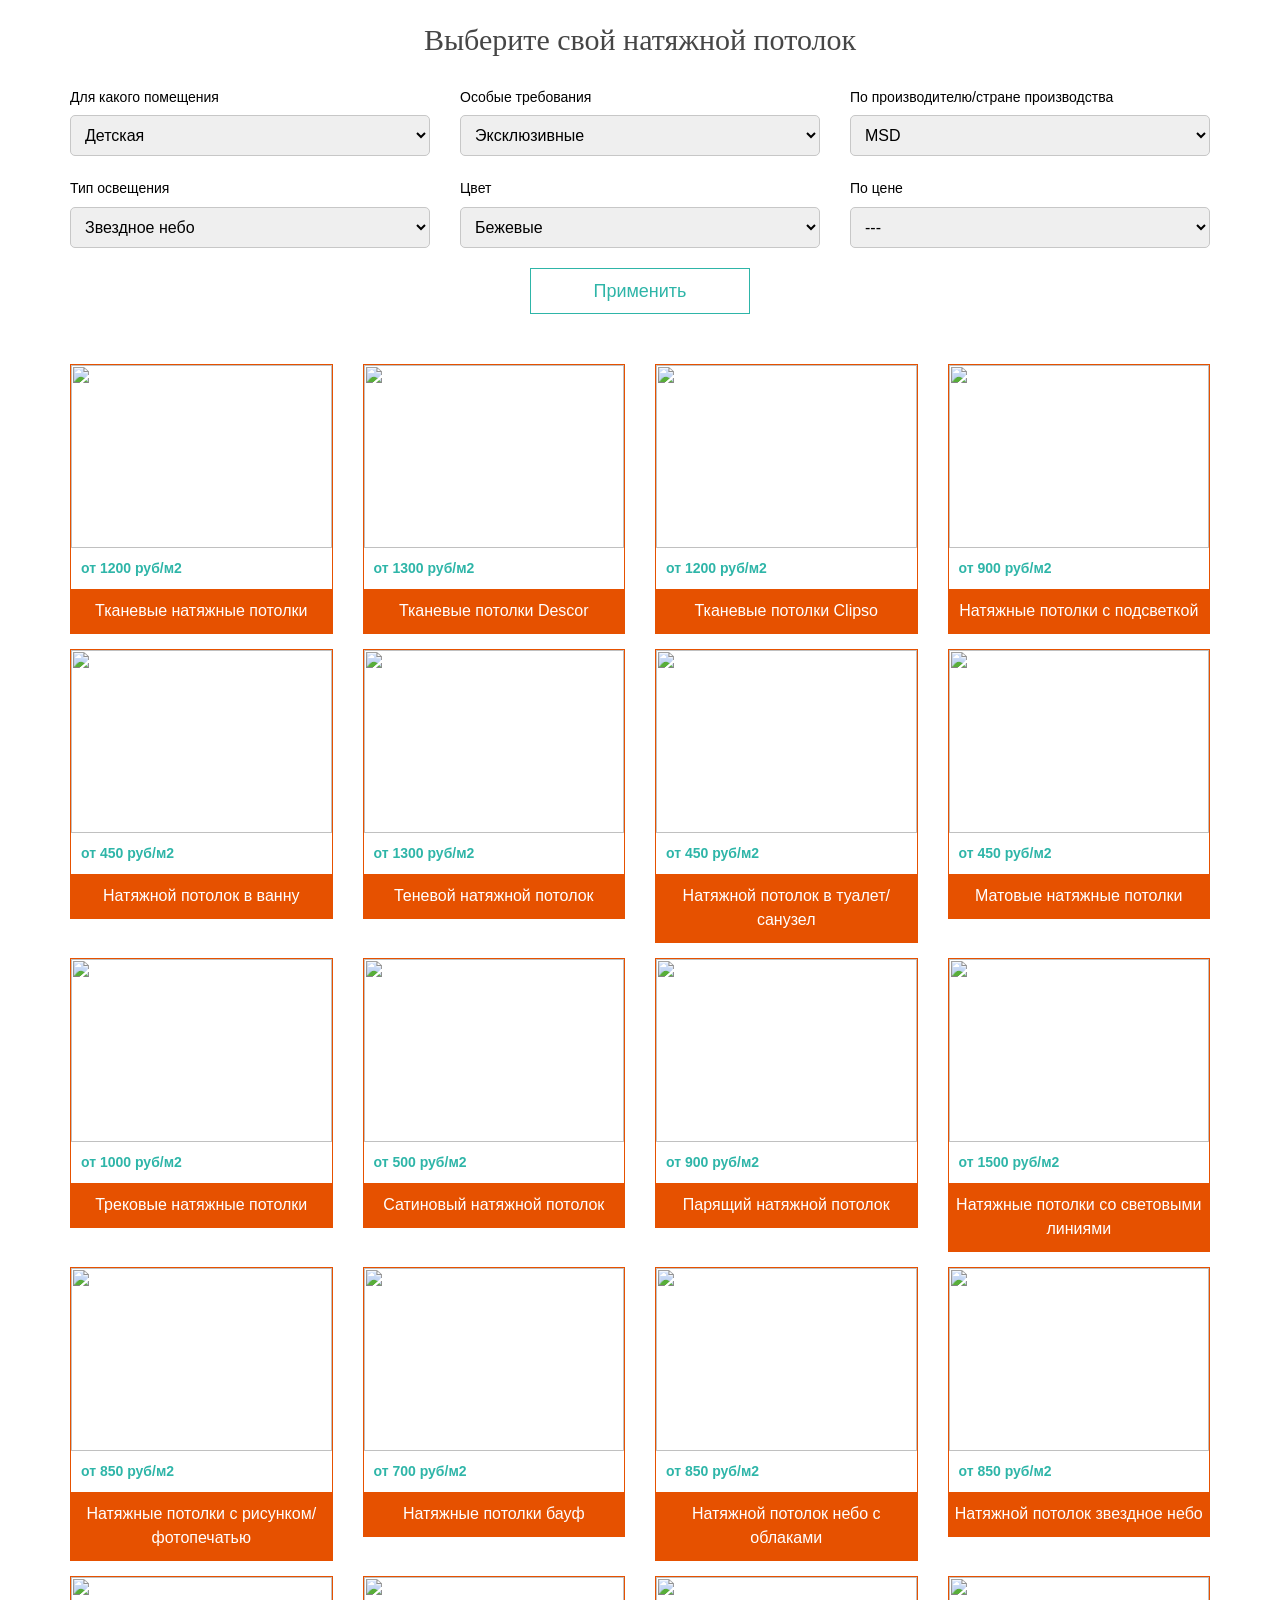
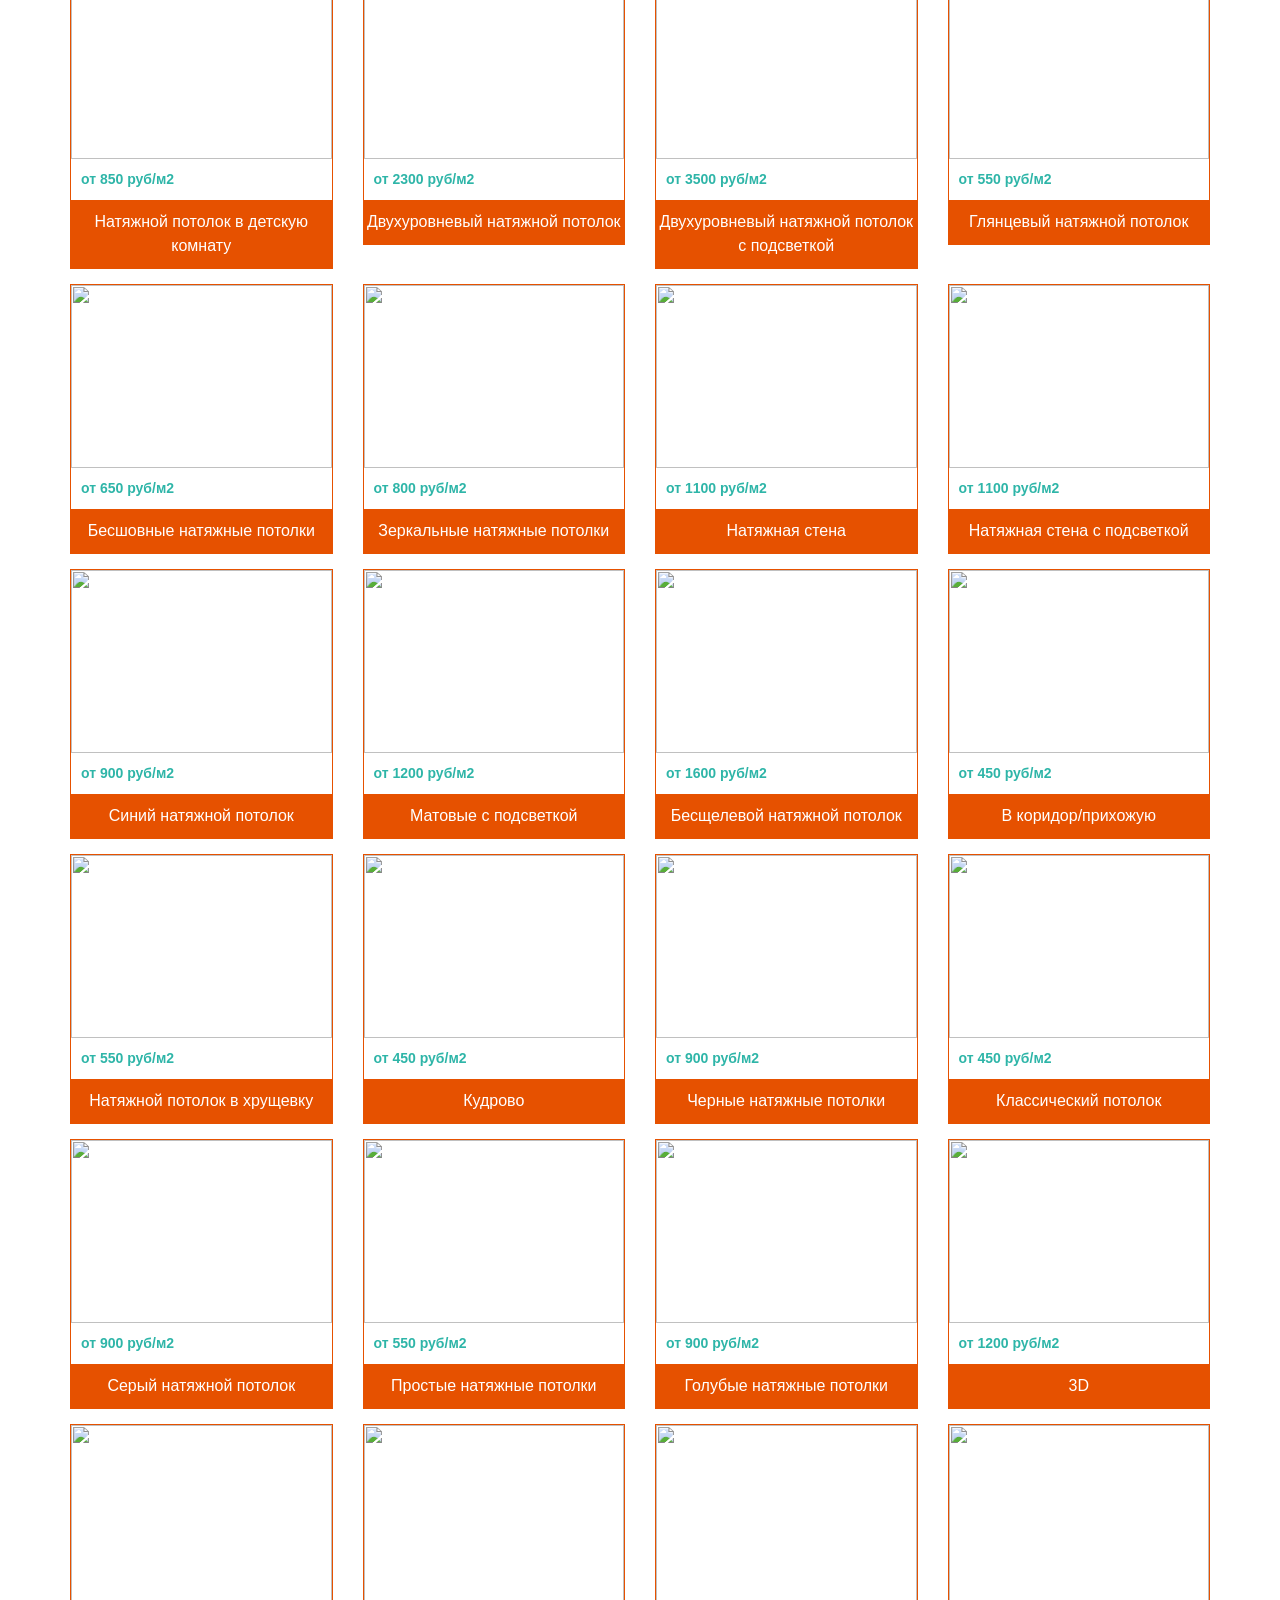
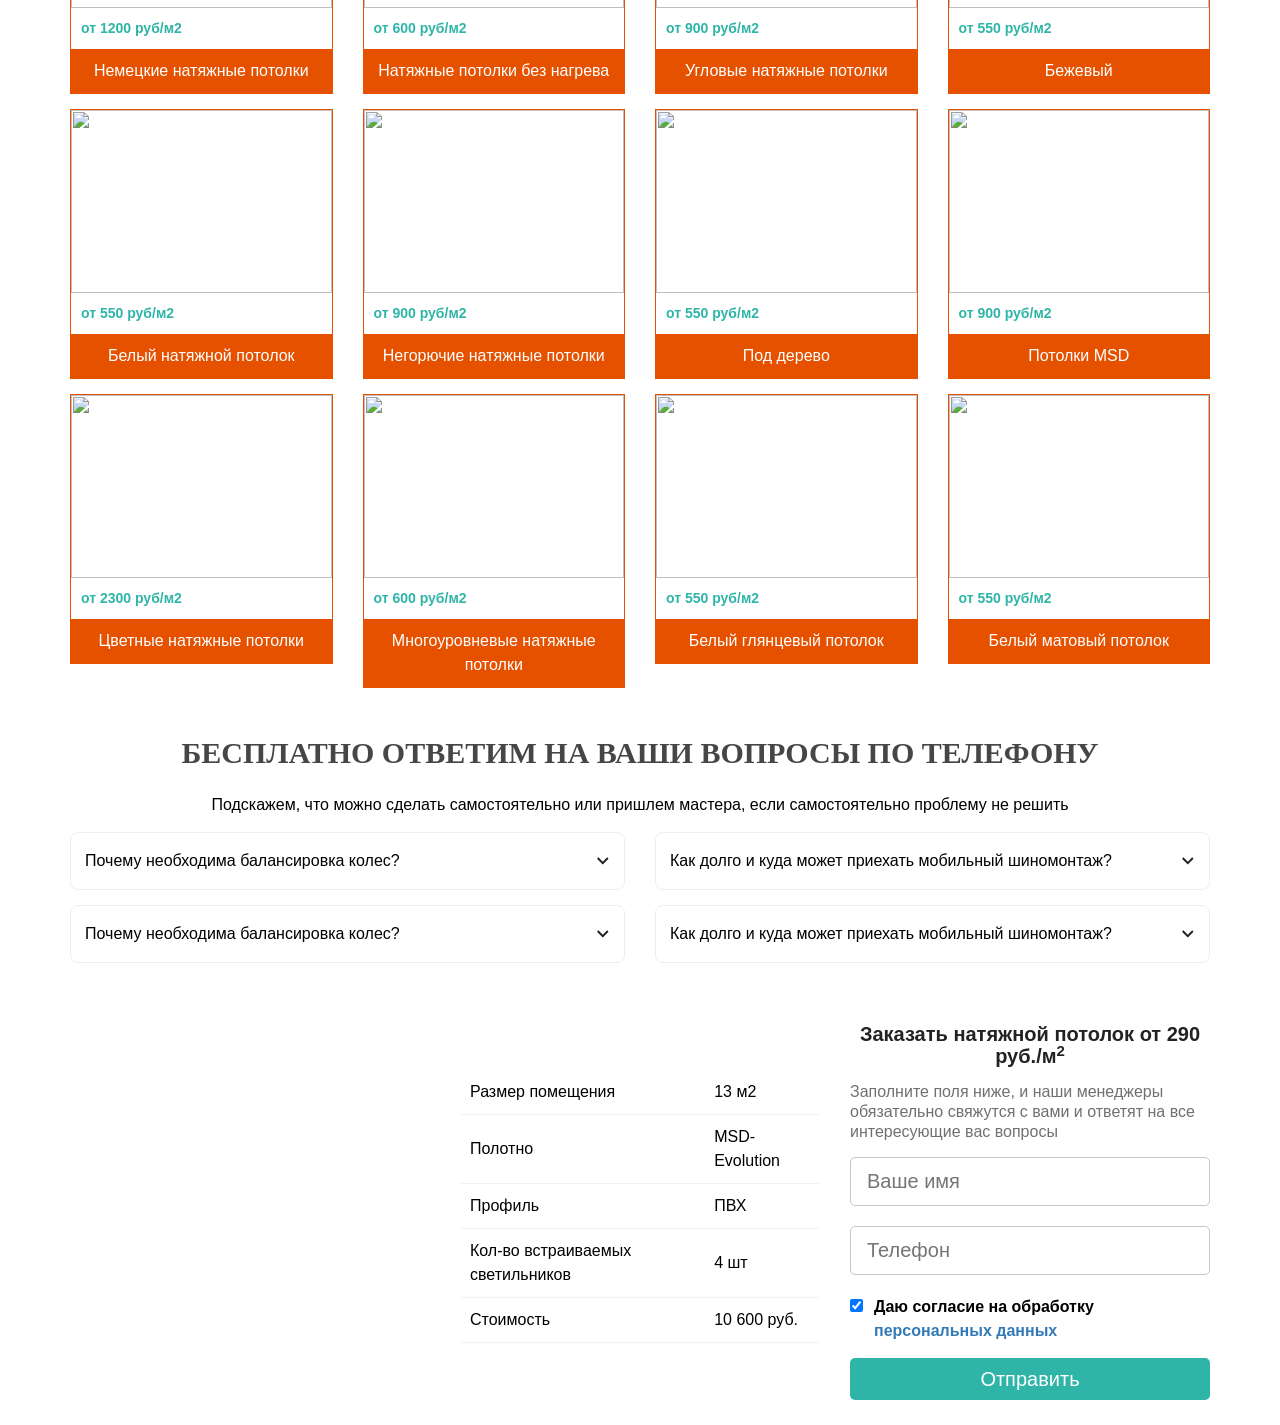
==== commit e3f8b198: "add sorting" ====
--- a/index.html
+++ b/index.html
@@ -342,9 +342,10 @@
           </div>
           <div class="col-sm-4">
             <h5>По цене</h5>
-            <select>
-              <option value="Дешевле-дороже">Дешевле-дороже</option>
-              <option value="Дороже-дешевле">Дороже-дешевле</option>
+            <select class="sort-by-price">
+              <option value="---">---</option>
+              <option value="asc">Дешевле-дороже</option>
+              <option value="ascend">Дороже-дешевле</option>
             </select>
           </div>
         </div>
@@ -362,7 +363,7 @@
                 </div>
               </div>
               <div class="catinfo">
-                <div class="catblock_price">от 1200 руб/м2</div>
+                <div class="catblock_price">от<span> 1200</span> руб/м2</div>
                 <div class="catblock_name">
                   <div>Тканевые натяжные потолки</div>
                 </div>
@@ -377,7 +378,7 @@
                 </div>
               </div>
               <div class="catinfo">
-                <div class="catblock_price">от 1300 руб/м2</div>
+                <div class="catblock_price">от<span> 1300</span> руб/м2</div>
                 <div class="catblock_name">
                   <div>Тканевые потолки Descor</div>
                 </div>
@@ -392,7 +393,7 @@
                 </div>
               </div>
               <div class="catinfo">
-                <div class="catblock_price">от 1200 руб/м2</div>
+                <div class="catblock_price">от<span> 1200</span> руб/м2</div>
                 <div class="catblock_name">
                   <div>Тканевые потолки Сlipso</div>
                 </div>
@@ -407,7 +408,7 @@
                 </div>
               </div>
               <div class="catinfo">
-                <div class="catblock_price">от 900 руб/м2</div>
+                <div class="catblock_price">от<span> 900</span> руб/м2</div>
                 <div class="catblock_name">
                   <div>Натяжные потолки с подсветкой</div>
                 </div>
@@ -422,7 +423,7 @@
                 </div>
               </div>
               <div class="catinfo">
-                <div class="catblock_price">от 450 руб/м2</div>
+                <div class="catblock_price">от<span> 450</span> руб/м2</div>
                 <div class="catblock_name">
                   <div>Натяжной потолок в ванну</div>
                 </div>
@@ -437,7 +438,7 @@
                 </div>
               </div>
               <div class="catinfo">
-                <div class="catblock_price">от 1300 руб/м2</div>
+                <div class="catblock_price">от<span> 1300</span> руб/м2</div>
                 <div class="catblock_name">
                   <div>Теневой натяжной потолок</div>
                 </div>
@@ -452,7 +453,7 @@
                 </div>
               </div>
               <div class="catinfo">
-                <div class="catblock_price">от 450 руб/м2</div>
+                <div class="catblock_price">от<span> 450</span> руб/м2</div>
                 <div class="catblock_name">
                   <div>Натяжной потолок в туалет/санузел</div>
                 </div>
@@ -467,7 +468,7 @@
                 </div>
               </div>
               <div class="catinfo">
-                <div class="catblock_price">от 450 руб/м2</div>
+                <div class="catblock_price">от<span> 450</span> руб/м2</div>
                 <div class="catblock_name">
                   <div>Матовые натяжные потолки</div>
                 </div>
@@ -482,7 +483,7 @@
                 </div>
               </div>
               <div class="catinfo">
-                <div class="catblock_price">от 1000 руб/м2</div>
+                <div class="catblock_price">от<span> 1000</span> руб/м2</div>
                 <div class="catblock_name">
                   <div>Трековые натяжные потолки</div>
                 </div>
@@ -497,7 +498,7 @@
                 </div>
               </div>
               <div class="catinfo">
-                <div class="catblock_price">от 500 руб/м2</div>
+                <div class="catblock_price">от<span> 500</span> руб/м2</div>
                 <div class="catblock_name">
                   <div>Сатиновый натяжной потолок</div>
                 </div>
@@ -512,7 +513,7 @@
                 </div>
               </div>
               <div class="catinfo">
-                <div class="catblock_price">от 900 руб/м2</div>
+                <div class="catblock_price">от<span> 900</span> руб/м2</div>
                 <div class="catblock_name">
                   <div>Парящий натяжной потолок</div>
                 </div>
@@ -527,7 +528,7 @@
                 </div>
               </div>
               <div class="catinfo">
-                <div class="catblock_price">от 1500 руб/м2</div>
+                <div class="catblock_price">от<span> 1500</span> руб/м2</div>
                 <div class="catblock_name">
                   <div>Натяжные потолки со световыми линиями</div>
                 </div>
@@ -542,7 +543,7 @@
                 </div>
               </div>
               <div class="catinfo">
-                <div class="catblock_price">от 850 руб/м2</div>
+                <div class="catblock_price">от<span> 850</span> руб/м2</div>
                 <div class="catblock_name">
                   <div>Натяжные потолки с рисунком/фотопечатью</div>
                 </div>
@@ -557,7 +558,7 @@
                 </div>
               </div>
               <div class="catinfo">
-                <div class="catblock_price">от 700 руб/м2</div>
+                <div class="catblock_price">от<span> 700</span> руб/м2</div>
                 <div class="catblock_name">
                   <div>Натяжные потолки бауф</div>
                 </div>
@@ -572,7 +573,7 @@
                 </div>
               </div>
               <div class="catinfo">
-                <div class="catblock_price">от 850 руб/м2</div>
+                <div class="catblock_price">от<span> 850</span> руб/м2</div>
                 <div class="catblock_name">
                   <div>Натяжной потолок небо с облаками</div>
                 </div>
@@ -587,7 +588,7 @@
                 </div>
               </div>
               <div class="catinfo">
-                <div class="catblock_price">от 850 руб/м2</div>
+                <div class="catblock_price">от<span> 850</span> руб/м2</div>
                 <div class="catblock_name">
                   <div>Натяжной потолок звездное небо</div>
                 </div>
@@ -602,7 +603,7 @@
                 </div>
               </div>
               <div class="catinfo">
-                <div class="catblock_price">от 850 руб/м2</div>
+                <div class="catblock_price">от<span> 850</span> руб/м2</div>
                 <div class="catblock_name">
                   <div>Натяжной потолок в детскую комнату</div>
                 </div>
@@ -617,7 +618,7 @@
                 </div>
               </div>
               <div class="catinfo">
-                <div class="catblock_price">от 2300 руб/м2</div>
+                <div class="catblock_price">от<span> 2300</span> руб/м2</div>
                 <div class="catblock_name">
                   <div>Двухуровневый натяжной потолок</div>
                 </div>
@@ -632,7 +633,7 @@
                 </div>
               </div>
               <div class="catinfo">
-                <div class="catblock_price">от 3500 руб/м2</div>
+                <div class="catblock_price">от<span> 3500</span> руб/м2</div>
                 <div class="catblock_name">
                   <div>Двухуровневый натяжной потолок с подсветкой</div>
                 </div>
@@ -647,7 +648,7 @@
                 </div>
               </div>
               <div class="catinfo">
-                <div class="catblock_price">от 550 руб/м2</div>
+                <div class="catblock_price">от<span> 550</span> руб/м2</div>
                 <div class="catblock_name">
                   <div>Глянцевый натяжной потолок</div>
                 </div>
@@ -662,7 +663,7 @@
                 </div>
               </div>
               <div class="catinfo">
-                <div class="catblock_price">от 650 руб/м2</div>
+                <div class="catblock_price">от<span> 650</span> руб/м2</div>
                 <div class="catblock_name">
                   <div>Бесшовные натяжные потолки</div>
                 </div>
@@ -677,7 +678,7 @@
                 </div>
               </div>
               <div class="catinfo">
-                <div class="catblock_price">от 800 руб/м2</div>
+                <div class="catblock_price">от<span> 800</span> руб/м2</div>
                 <div class="catblock_name">
                   <div>Зеркальные натяжные потолки</div>
                 </div>
@@ -692,7 +693,7 @@
                 </div>
               </div>
               <div class="catinfo">
-                <div class="catblock_price">от 1100 руб/м2</div>
+                <div class="catblock_price">от<span> 1100</span> руб/м2</div>
                 <div class="catblock_name">
                   <div>Натяжная стена</div>
                 </div>
@@ -707,7 +708,7 @@
                 </div>
               </div>
               <div class="catinfo">
-                <div class="catblock_price">от 1100 руб/м2</div>
+                <div class="catblock_price">от<span> 1100</span> руб/м2</div>
                 <div class="catblock_name">
                   <div>Натяжная стена с подсветкой</div>
                 </div>
@@ -722,7 +723,7 @@
                 </div>
               </div>
               <div class="catinfo">
-                <div class="catblock_price">от 900 руб/м2</div>
+                <div class="catblock_price">от<span> 900</span> руб/м2</div>
                 <div class="catblock_name">
                   <div>Синий натяжной потолок</div>
                 </div>
@@ -737,7 +738,7 @@
                 </div>
               </div>
               <div class="catinfo">
-                <div class="catblock_price">от 1200 руб/м2</div>
+                <div class="catblock_price">от<span> 1200</span> руб/м2</div>
                 <div class="catblock_name">
                   <div>Матовые с подсветкой</div>
                 </div>
@@ -752,7 +753,7 @@
                 </div>
               </div>
               <div class="catinfo">
-                <div class="catblock_price">от 1600 руб/м2</div>
+                <div class="catblock_price">от<span> 1600</span> руб/м2</div>
                 <div class="catblock_name">
                   <div>Бесщелевой натяжной потолок</div>
                 </div>
@@ -767,7 +768,7 @@
                 </div>
               </div>
               <div class="catinfo">
-                <div class="catblock_price">от 450 руб/м2</div>
+                <div class="catblock_price">от<span> 450</span> руб/м2</div>
                 <div class="catblock_name">
                   <div>В коридор/прихожую</div>
                 </div>
@@ -782,7 +783,7 @@
                 </div>
               </div>
               <div class="catinfo">
-                <div class="catblock_price">от 550 руб/м2</div>
+                <div class="catblock_price">от<span> 550</span> руб/м2</div>
                 <div class="catblock_name">
                   <div>Натяжной потолок в хрущевку</div>
                 </div>
@@ -797,7 +798,7 @@
                 </div>
               </div>
               <div class="catinfo">
-                <div class="catblock_price">от 450 руб/м2</div>
+                <div class="catblock_price">от<span> 450</span> руб/м2</div>
                 <div class="catblock_name">
                   <div>Кудрово</div>
                 </div>
@@ -812,7 +813,7 @@
                 </div>
               </div>
               <div class="catinfo">
-                <div class="catblock_price">от 900 руб/м2</div>
+                <div class="catblock_price">от<span> 900</span> руб/м2</div>
                 <div class="catblock_name">
                   <div>Черные натяжные потолки</div>
                 </div>
@@ -827,7 +828,7 @@
                 </div>
               </div>
               <div class="catinfo">
-                <div class="catblock_price">от 450 руб/м2</div>
+                <div class="catblock_price">от<span> 450</span> руб/м2</div>
                 <div class="catblock_name">
                   <div>Классический потолок</div>
                 </div>
@@ -842,7 +843,7 @@
                 </div>
               </div>
               <div class="catinfo">
-                <div class="catblock_price">от 900 руб/м2</div>
+                <div class="catblock_price">от<span> 900</span> руб/м2</div>
                 <div class="catblock_name">
                   <div>Серый натяжной потолок</div>
                 </div>
@@ -857,7 +858,7 @@
                 </div>
               </div>
               <div class="catinfo">
-                <div class="catblock_price">от 550 руб/м2</div>
+                <div class="catblock_price">от<span> 550</span> руб/м2</div>
                 <div class="catblock_name">
                   <div>Простые натяжные потолки</div>
                 </div>
@@ -872,7 +873,7 @@
                 </div>
               </div>
               <div class="catinfo">
-                <div class="catblock_price">от 900 руб/м2</div>
+                <div class="catblock_price">от<span> 900</span> руб/м2</div>
                 <div class="catblock_name">
                   <div>Голубые натяжные потолки</div>
                 </div>
@@ -887,7 +888,7 @@
                 </div>
               </div>
               <div class="catinfo">
-                <div class="catblock_price">от 1200 руб/м2</div>
+                <div class="catblock_price">от<span> 1200</span> руб/м2</div>
                 <div class="catblock_name">
                   <div>3D</div>
                 </div>
@@ -902,7 +903,7 @@
                 </div>
               </div>
               <div class="catinfo">
-                <div class="catblock_price">от 1200 руб/м2</div>
+                <div class="catblock_price">от<span> 1200</span> руб/м2</div>
                 <div class="catblock_name">
                   <div>Немецкие натяжные потолки</div>
                 </div>
@@ -917,7 +918,7 @@
                 </div>
               </div>
               <div class="catinfo">
-                <div class="catblock_price">от 600 руб/м2</div>
+                <div class="catblock_price">от<span> 600</span> руб/м2</div>
                 <div class="catblock_name">
                   <div>Натяжные потолки без нагрева</div>
                 </div>
@@ -932,7 +933,7 @@
                 </div>
               </div>
               <div class="catinfo">
-                <div class="catblock_price">от 900 руб/м2</div>
+                <div class="catblock_price">от<span> 900</span> руб/м2</div>
                 <div class="catblock_name">
                   <div>Угловые натяжные потолки</div>
                 </div>
@@ -947,7 +948,7 @@
                 </div>
               </div>
               <div class="catinfo">
-                <div class="catblock_price">от 550 руб/м2</div>
+                <div class="catblock_price">от<span> 550</span> руб/м2</div>
                 <div class="catblock_name">
                   <div>Бежевый</div>
                 </div>
@@ -962,7 +963,7 @@
                 </div>
               </div>
               <div class="catinfo">
-                <div class="catblock_price">от 550 руб/м2</div>
+                <div class="catblock_price">от<span> 550</span> руб/м2</div>
                 <div class="catblock_name">
                   <div>Белый натяжной потолок</div>
                 </div>
@@ -977,7 +978,7 @@
                 </div>
               </div>
               <div class="catinfo">
-                <div class="catblock_price">от 900 руб/м2</div>
+                <div class="catblock_price">от<span> 900</span> руб/м2</div>
                 <div class="catblock_name">
                   <div>Негорючие натяжные потолки</div>
                 </div>
@@ -992,7 +993,7 @@
                 </div>
               </div>
               <div class="catinfo">
-                <div class="catblock_price">от 550 руб/м2</div>
+                <div class="catblock_price">от<span> 550</span> руб/м2</div>
                 <div class="catblock_name">
                   <div>Под дерево</div>
                 </div>
@@ -1007,7 +1008,7 @@
                 </div>
               </div>
               <div class="catinfo">
-                <div class="catblock_price">от 900 руб/м2</div>
+                <div class="catblock_price">от<span> 900</span> руб/м2</div>
                 <div class="catblock_name">
                   <div>Потолки MSD</div>
                 </div>
@@ -1022,7 +1023,7 @@
                 </div>
               </div>
               <div class="catinfo">
-                <div class="catblock_price">от 2300 руб/м2</div>
+                <div class="catblock_price">от<span> 2300</span> руб/м2</div>
                 <div class="catblock_name">
                   <div>Цветные натяжные потолки</div>
                 </div>
@@ -1037,7 +1038,7 @@
                 </div>
               </div>
               <div class="catinfo">
-                <div class="catblock_price">от 600 руб/м2</div>
+                <div class="catblock_price">от<span> 600</span> руб/м2</div>
                 <div class="catblock_name">
                   <div>Многоуровневые натяжные потолки</div>
                 </div>
@@ -1052,7 +1053,7 @@
                 </div>
               </div>
               <div class="catinfo">
-                <div class="catblock_price">от 550 руб/м2</div>
+                <div class="catblock_price">от<span> 550</span> руб/м2</div>
                 <div class="catblock_name">
                   <div>Белый глянцевый потолок</div>
                 </div>
@@ -1067,7 +1068,7 @@
                 </div>
               </div>
               <div class="catinfo">
-                <div class="catblock_price">от 550 руб/м2</div>
+                <div class="catblock_price">от<span> 550</span> руб/м2</div>
                 <div class="catblock_name">
                   <div>Белый матовый потолок</div>
                 </div>
--- a/newEdits/newedits2.css
+++ b/newEdits/newedits2.css
@@ -176,6 +176,7 @@
   color: #fff;
   background-color: #269e92;
   border-color: #269e92;
+  outline: none;
 }
 
 .cards__row {
@@ -205,6 +206,7 @@
   max-width: 345px;
   margin-left: auto;
   margin-right: auto;
+  border: 1px solid #e65100;
 }
 
 .cat_block:hover {
@@ -274,12 +276,11 @@
 .catblock_name {
   position: static;
   clear: both;
-  background-color: rgba(46, 181, 168, 0.9);
+  background-color: #e65100;
 }
 .catblock_name div {
   color: #fff;
   text-decoration: none !important;
-  border-bottom: 1px #fff solid;
   text-align: center;
   padding: 10px 0;
   display: block;
